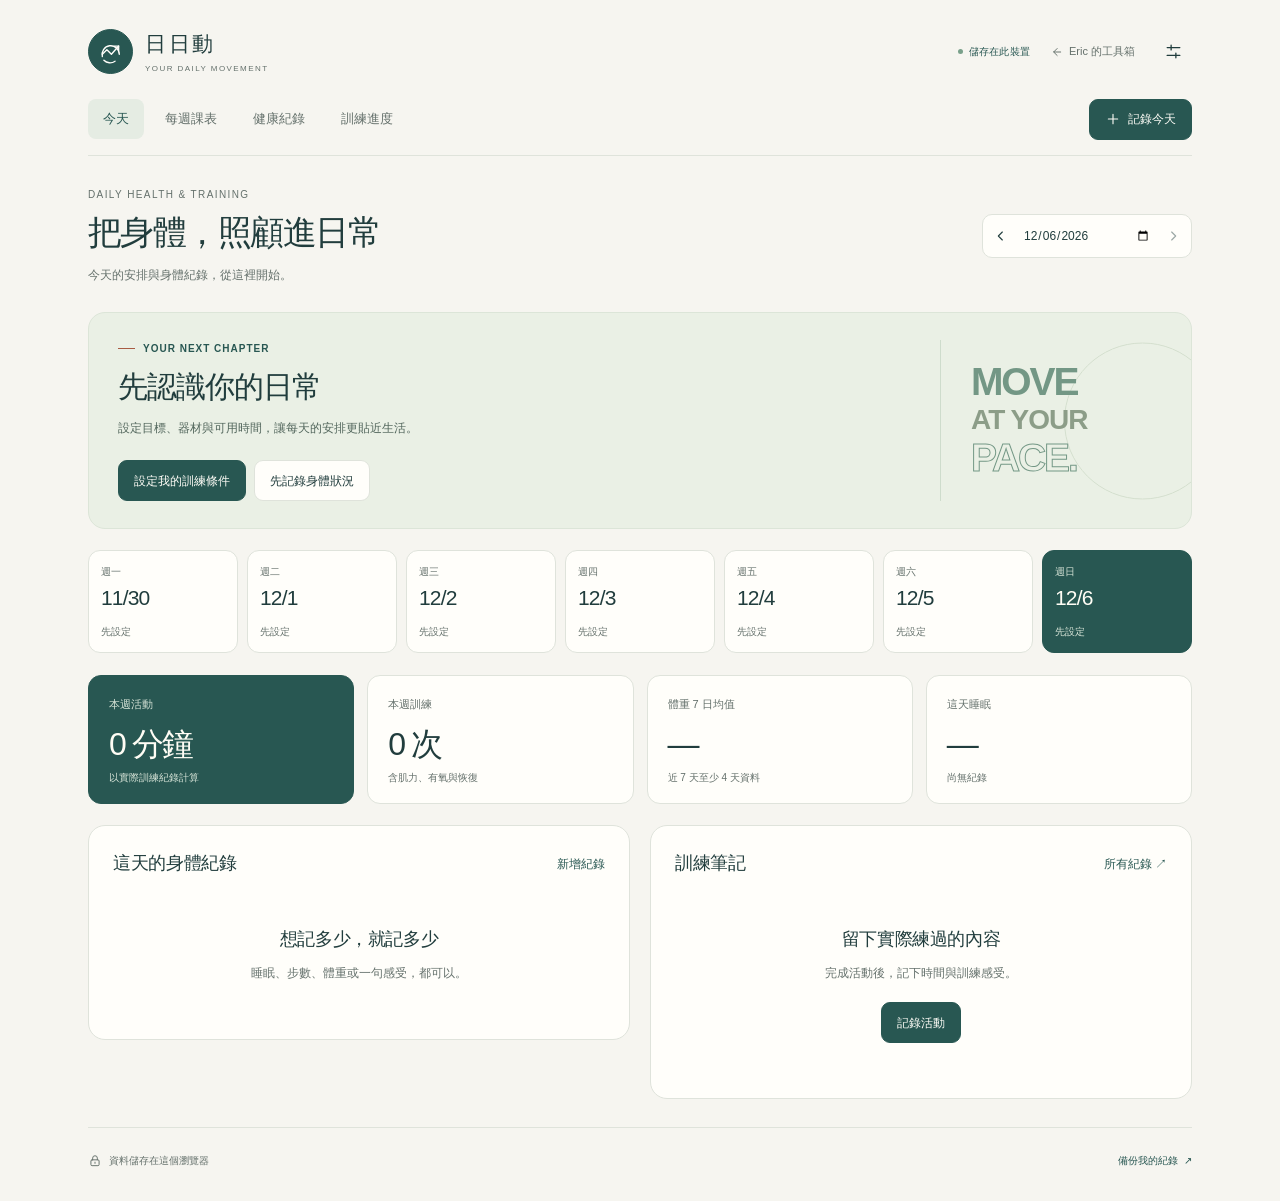
==== health-fitness/index.html @ fbb49a48 "工具箱加入日日動健康紀錄與每日健身規劃 新增健康日誌、起步課表、實際組次與訓練進度、JSON 備份還原。所有個人資料由使用者在瀏覽器記錄，公開頁面不預填個資。  Co-Authored-By: Cod" ====
<!doctype html>
<html lang="zh-Hant">
<head>
<meta charset="utf-8">
<meta name="viewport" content="width=device-width,initial-scale=1,viewport-fit=cover">
<meta name="robots" content="noindex,nofollow">
<meta name="referrer" content="no-referrer">
<meta name="theme-color" content="#f6f5f0">
<meta http-equiv="Content-Security-Policy" content="default-src 'none'; script-src 'sha256-WEDpGxPeqR98k2kcUrgfLMON0rnT4eQXREasLAK7X3w='; style-src 'unsafe-inline'; img-src data:; connect-src 'none'; base-uri 'none'; form-action 'none'">
<title>日日動 · 健康紀錄與每日健身規劃</title>
<style>
:root {
  --bg: #f6f5f0;
  --paper: #fffefa;
  --ink: #213d3d;
  --muted: #65716c;
  --line: #dfe3db;
  --green: #285752;
  --teal: #285752;
  --soft: #edf2eb;
  --terracotta: #a85c43;
  --warm: #f5e9df;
  --red: #9d4536;
  --radius: 17px;
  color-scheme: light;
  font-family: -apple-system, BlinkMacSystemFont, "PingFang TC", "Microsoft JhengHei", sans-serif;
  font-synthesis: none;
}

* { box-sizing: border-box; }
html { -webkit-text-size-adjust: 100%; scroll-padding-top: 20px; }
body { margin: 0; background: var(--bg); color: var(--ink); font-size: 14px; line-height: 1.7; }
button, input, select, textarea { font: inherit; color: inherit; }
button, a, input, select, textarea { -webkit-tap-highlight-color: transparent; }
button, a { touch-action: manipulation; }
button { cursor: pointer; }
button:disabled { cursor: not-allowed; opacity: .45; }
a { color: inherit; text-decoration: none; }
button:focus-visible, a:focus-visible, input:focus-visible, select:focus-visible, textarea:focus-visible, summary:focus-visible { outline: 3px solid #91b4a3; outline-offset: 3px; }
h1, h2, h3, p { margin: 0; }
h1 { font-size: clamp(27px, 3vw, 34px); font-weight: 600; letter-spacing: -.045em; line-height: 1.35; }
h2 { font-size: 18px; font-weight: 600; line-height: 1.5; letter-spacing: -.02em; }
h3 { font-size: 14px; font-weight: 600; line-height: 1.6; }
small { font-size: 11px; }
svg { fill: none; stroke: currentColor; stroke-width: 1.65; stroke-linecap: round; stroke-linejoin: round; flex-shrink: 0; }
[hidden] { display: none !important; }
.sr-only, .skip-link:not(:focus) { position: absolute; width: 1px; height: 1px; padding: 0; margin: -1px; overflow: hidden; clip: rect(0, 0, 0, 0); white-space: nowrap; border: 0; }
.skip-link:focus { position: fixed; left: 12px; top: 12px; z-index: 200; border-radius: 8px; padding: 10px 14px; color: var(--ink); background: var(--paper); }
.app-shell { max-width: 1180px; margin: 0 auto; padding: 0 38px; }
.app-header { display: flex; align-items: center; justify-content: space-between; gap: 22px; padding: 29px 0 24px; }
.brand { display: inline-flex; align-items: center; gap: 12px; flex-shrink: 0; }
.brand-mark { width: 45px; height: 45px; display: grid; place-items: center; border: 1px solid var(--green); border-radius: 50%; background: var(--green); color: var(--paper); }
.brand-mark svg { stroke-width: 1.5; }
.brand-name { font-size: 21px; font-weight: 600; letter-spacing: .12em; line-height: 1.45; }
.brand small { display: block; margin-top: 4px; color: var(--muted); font-size: 8px; font-weight: 500; letter-spacing: .18em; line-height: 1.4; }
.header-tools { display: flex; align-items: center; gap: 19px; }
.local-badge { display: inline-flex; align-items: center; gap: 6px; color: var(--green); font-size: 10px; letter-spacing: .025em; white-space: nowrap; }
.local-badge::before { width: 5px; height: 5px; content: ""; border-radius: 50%; background: #79a08a; }
.back-link { display: inline-flex; align-items: center; gap: 6px; color: var(--muted); font-size: 11px; white-space: nowrap; }
.back-link:hover { color: var(--green); }
.icon-button { display: inline-grid; place-items: center; min-width: 38px; min-height: 38px; padding: 6px; border: 0; border-radius: 9px; background: transparent; font-size: 22px; line-height: 1; }
.icon-button:hover { background: #e9eee5; }
.icon-button:active { transform: translateY(1px); }
.navigation { display: flex; align-items: center; justify-content: space-between; gap: 16px; border-bottom: 1px solid var(--line); padding-bottom: 15px; }
.navigation nav { display: flex; align-items: center; gap: 6px; min-width: 0; }
.nav-button { display: inline-flex; align-items: center; justify-content: center; gap: 7px; min-height: 40px; padding: 8px 15px; border: 0; border-radius: 8px; background: transparent; color: var(--muted); font-size: 13px; white-space: nowrap; }
.nav-button:hover { color: var(--green); background: #edf0e8; }
.nav-button[aria-current="page"], .nav-button.active { color: var(--green); background: #e5ece3; font-weight: 600; }
.nav-button svg { width: 16px; height: 16px; }
.button { display: inline-flex; align-items: center; justify-content: center; gap: 7px; max-width: 100%; min-height: 41px; padding: 9px 15px; border: 1px solid var(--line); border-radius: 9px; background: var(--paper); font-size: 12px; font-weight: 550; line-height: 1.5; text-align: center; }
.button:hover { background: #f0f3eb; border-color: #c8d4c8; }
.button:active { transform: translateY(1px); }
.button.primary { border-color: var(--green); background: var(--green); color: #fffef8; }
.button.primary:hover { background: #1d4542; border-color: #1d4542; }
.button.small { min-height: 33px; padding: 6px 11px; font-size: 11px; }
.button.danger { border-color: #e4c6ba; color: var(--red); background: #fff7f1; }
.quick-add { flex-shrink: 0; white-space: nowrap; }
.text-button { display: inline-flex; align-items: center; gap: 6px; border: 0; padding: 4px 0; background: transparent; color: var(--green); font-size: 12px; text-align: left; line-height: 1.5; }
.text-button:hover { text-decoration: underline; text-underline-offset: 3px; }
.text-button.danger { color: var(--red); }
.page-heading { display: flex; align-items: center; justify-content: space-between; gap: 22px; padding: 31px 0 26px; }
.page-heading-copy { min-width: 0; }
.eyebrow { margin-bottom: 7px; color: var(--muted); font-size: 10px; font-weight: 500; letter-spacing: .14em; line-height: 1.6; }
.muted { color: var(--muted); font-size: 12px; line-height: 1.8; }
.page-heading .muted { margin-top: 9px; }
.date-control { display: flex; align-items: center; gap: 0; flex-shrink: 0; padding: 3px; border: 1px solid var(--line); border-radius: 10px; background: var(--paper); }
.date-control label { display: block; min-width: 0; }
.date-control input { width: 142px; min-height: 36px; padding: 5px 7px; border: 0; background: transparent; color: var(--ink); font-size: 12px; font-variant-numeric: tabular-nums; }
.date-control .icon-button { min-width: 30px; min-height: 36px; }
main { min-width: 0; }
main:focus { outline: none; }
.stats { display: grid; grid-template-columns: repeat(4, minmax(0, 1fr)); gap: 13px; margin-bottom: 21px; }
.stat { min-width: 0; padding: 19px 20px 17px; border: 1px solid var(--line); border-radius: 13px; background: var(--paper); }
.stat .label { display: flex; align-items: center; gap: 7px; color: var(--muted); font-size: 11px; }
.stat .label svg { width: 15px; height: 15px; }
.stat .value { display: block; margin: 9px 0 4px; font-size: clamp(24px, 2.9vw, 32px); font-weight: 500; font-variant-numeric: tabular-nums; letter-spacing: -.055em; line-height: 1.35; overflow-wrap: anywhere; }
.stat .value small { margin-left: 5px; color: var(--muted); font-size: 11px; font-weight: 400; letter-spacing: 0; }
.stat .caption { color: var(--muted); font-size: 10px; line-height: 1.6; }
.stat.accent { background: var(--green); border-color: var(--green); color: #fffdf5; }
.stat.accent .label, .stat.accent .caption, .stat.accent .value small { color: #d6e3d7; }
.hero { position: relative; display: flex; align-items: center; justify-content: space-between; gap: 26px; min-width: 0; margin-bottom: 21px; padding: 27px 29px; border: 1px solid #dce5d8; border-radius: var(--radius); background: #eaf0e5; overflow: hidden; }
.hero-copy { position: relative; min-width: 0; max-width: 650px; }
.hero-label { display: flex; align-items: center; gap: 8px; color: var(--green); font-size: 10px; font-weight: 550; letter-spacing: .1em; }
.hero-label::before { content: ""; width: 17px; height: 1px; background: var(--terracotta); }
.hero-title { margin: 9px 0 9px; font-size: clamp(23px, 2.7vw, 30px); font-weight: 550; letter-spacing: -.035em; line-height: 1.4; }
.hero-copy > p:not(.hero-label) { color: #52665c; font-size: 12px; line-height: 1.85; }
.hero-meta { display: flex; flex-wrap: wrap; gap: 7px 18px; margin-top: 15px; color: #52665c; font-size: 11px; }
.hero-meta span { display: inline-flex; align-items: center; gap: 6px; }
.hero-meta svg { width: 14px; height: 14px; }
.hero-actions { display: flex; align-items: center; flex-wrap: wrap; gap: 8px; position: relative; flex-shrink: 0; }
.hero-copy .hero-actions { margin-top: 21px; }
.hero-art { position: relative; display: flex; flex-direction: column; justify-content: center; gap: 1px; flex: 0 0 222px; align-self: stretch; min-height: 150px; padding: 7px 0 7px 30px; border-left: 1px solid #cedccc; color: #739785; font-size: 39px; font-weight: 650; letter-spacing: -.055em; line-height: 1.1; user-select: none; }
.hero-art::before { content: ""; position: absolute; width: 155px; height: 155px; border: 1px solid #d4dfce; border-radius: 50%; top: 50%; right: -59px; transform: translateY(-50%); pointer-events: none; }
.hero-art span { position: relative; }
.hero-art span:nth-child(2) { color: #8c9d88; font-size: 28px; letter-spacing: -.035em; }
.hero-art span:last-child { color: transparent; -webkit-text-stroke: 1px #739785; }
.plan-note { margin: -7px 1px 21px; padding-left: 12px; border-left: 2px solid #cbb7a2; }
.panel { min-width: 0; padding: 24px; border: 1px solid var(--line); border-radius: var(--radius); background: var(--paper); }
.panel + .panel { margin-top: 20px; }
.grid-main, .grid-equal { display: grid; gap: 20px; align-items: start; margin-bottom: 20px; }
.grid-main { grid-template-columns: minmax(0, 1.55fr) minmax(280px, 1fr); }
.grid-equal { grid-template-columns: repeat(2, minmax(0, 1fr)); }
.grid-main > .panel + .panel, .grid-equal > .panel + .panel, .settings-grid > .panel + .panel { margin-top: 0; }
.section-head { display: flex; align-items: center; justify-content: space-between; gap: 13px; margin-bottom: 18px; }
.section-head > div { min-width: 0; }
.section-head .muted { margin-top: 5px; }
.section-head .button, .section-head .text-button { flex-shrink: 0; }
.section-head .eyebrow { margin-bottom: 4px; }
.note { color: var(--muted); font-size: 11px; line-height: 1.85; margin-top: 16px; overflow-wrap: anywhere; }
.note a, .muted a, .form-hint a { color: var(--green); text-decoration: underline; text-underline-offset: 3px; }
.week-strip { display: grid; grid-template-columns: repeat(7, minmax(0, 1fr)); gap: 9px; margin-bottom: 22px; }
.day-card { display: flex; flex-direction: column; align-items: flex-start; min-width: 0; min-height: 103px; padding: 13px 12px; border: 1px solid var(--line); border-radius: 12px; color: var(--ink); background: var(--paper); text-align: left; line-height: 1.5; }
button.day-card:hover { border-color: #94b2a4; background: #f1f5ed; }
.day-card.selected, .day-card[aria-pressed="true"] { border-color: var(--green); background: var(--green); color: #fffdf5; }
.day-card > span:first-child { color: var(--muted); font-size: 10px; }
.day-card .day-date { white-space: nowrap; display: block; margin: 3px 0 8px; font-size: 21px; font-weight: 500; font-variant-numeric: tabular-nums; letter-spacing: -.04em; }
.day-card .day-kind { display: block; margin-top: auto; color: var(--muted); font-size: 10px; overflow-wrap: anywhere; }
.day-card { position: relative; }
.day-dot { position: absolute; top: 11px; right: 10px; display: block; width: 5px; height: 5px; border-radius: 50%; background: var(--terracotta); }
.day-card.selected .day-dot, .day-card[aria-pressed="true"] .day-dot { background: #e1bc96; }
.day-card.selected > span:first-child, .day-card.selected .day-kind, .day-card[aria-pressed="true"] > span:first-child, .day-card[aria-pressed="true"] .day-kind { color: #d7e4d7; }
.panel + .week-strip { margin-top: 21px; }
.exercise-list { display: flex; flex-direction: column; }
.exercise { display: grid; grid-template-columns: 30px minmax(0, 1fr) auto; gap: 4px 12px; padding: 17px 0; border-top: 1px solid var(--line); }
.exercise:first-child { padding-top: 3px; border-top: 0; }
.exercise:last-child { padding-bottom: 1px; }
.exercise-number { display: grid; place-items: center; width: 28px; height: 28px; margin-top: 1px; border-radius: 8px; background: var(--soft); color: var(--green); font-size: 10px; font-variant-numeric: tabular-nums; }
.exercise-name { font-size: 13px; font-weight: 550; line-height: 1.7; overflow-wrap: anywhere; }
.exercise-dose { color: var(--green); font-size: 11px; font-weight: 500; font-variant-numeric: tabular-nums; line-height: 1.8; }
.exercise > .exercise-dose { text-align: right; white-space: nowrap; padding-top: 1px; }
.exercise-detail { grid-column: 2 / -1; margin-top: 3px; color: var(--muted); font-size: 11px; line-height: 1.8; overflow-wrap: anywhere; }
.exercise-name + .exercise-dose, .exercise-name + .exercise-detail { margin-top: 3px; }
.exercise > div:not(.exercise-number) { min-width: 0; }
.exercise > .text-button { align-self: start; justify-self: end; margin-top: 1px; font-size: 10px; white-space: nowrap; }
.routine-note { display: grid; grid-template-columns: 30px minmax(0, 1fr); align-items: baseline; gap: 11px; padding: 12px 14px; border-radius: 9px; background: #f1f4ec; color: var(--muted); font-size: 11px; line-height: 1.9; }
.routine-note strong { color: var(--green); font-size: 11px; font-weight: 550; }
.routine-note p { min-width: 0; overflow-wrap: anywhere; }
.routine-note + .exercise-list { margin-top: 19px; }
.exercise-list + .routine-note { margin-top: 20px; }
.tips { display: grid; grid-template-columns: repeat(auto-fit, minmax(min(100%, 250px), 1fr)); gap: 14px; margin-bottom: 20px; }
.tip { min-width: 0; padding: 20px; border: 1px solid #e6ded2; border-radius: 13px; background: #f3eee4; }
.tip h3 { margin-bottom: 8px; }
.tip p { color: #6e7066; font-size: 11px; line-height: 1.85; }
.tip .tip-number { display: block; margin-bottom: 10px; color: var(--terracotta); font-size: 10px; letter-spacing: .1em; font-variant-numeric: tabular-nums; }
.tip.warning { background: #f9eee4; border-color: #e7d6c4; }
.tips > .tip { margin: 0; }
.empty { padding: 31px 24px; text-align: center; }
.empty h2, .empty h3 { font-weight: 550; }
.empty p { max-width: 400px; margin: 9px auto 18px; color: var(--muted); font-size: 12px; line-height: 1.85; }
.empty p:last-child { margin-bottom: 0; }
.empty-symbol { display: grid; place-items: center; width: 46px; height: 46px; margin: 0 auto 14px; border: 1px solid #dae3d6; border-radius: 50%; background: var(--soft); color: var(--green); }
.empty-symbol svg { width: 21px; height: 21px; }
.onboarding { display: flex; align-items: center; justify-content: space-between; gap: 22px; padding: 25px 27px; margin-bottom: 21px; border: 1px solid #e5d9c9; border-radius: var(--radius); background: #f1eadd; }
.onboarding > div { min-width: 0; }
.onboarding p { max-width: 620px; margin-top: 7px; color: #6e7066; font-size: 12px; line-height: 1.85; }
.onboarding .step, .onboarding .eyebrow { margin: 0 0 7px; color: var(--terracotta); font-size: 10px; letter-spacing: .1em; }
.onboarding .button { flex-shrink: 0; }
.record-row { display: grid; grid-template-columns: minmax(85px, .75fr) minmax(0, 2.4fr) auto; align-items: center; gap: 12px; padding: 15px 0; border-top: 1px solid var(--line); }
.record-row:first-child { padding-top: 3px; border-top: 0; }
.record-row:last-child { padding-bottom: 2px; }
.record-date { font-size: 12px; font-weight: 550; font-variant-numeric: tabular-nums; }
.record-date small { display: block; margin-top: 3px; color: var(--muted); font-size: 10px; font-weight: 400; }
.record-values { display: flex; flex-wrap: wrap; gap: 4px 15px; min-width: 0; font-size: 11px; font-variant-numeric: tabular-nums; }
.record-row > div { min-width: 0; overflow-wrap: anywhere; }
.record-values > p, .record-values > small, .record-values > details { flex-basis: 100%; min-width: 0; }
.record-row > .text-button { justify-self: end; white-space: nowrap; font-size: 11px; }
.record-values span { display: inline-flex; align-items: baseline; gap: 5px; }
.record-values small { color: var(--muted); font-size: 10px; }
.record-values strong { font-weight: 550; }
.record-row .note { grid-column: 1 / -1; margin-top: 0; }
.record-row .icon-button { min-width: 32px; min-height: 32px; }
.badge { display: inline-flex; align-items: center; gap: 5px; padding: 3px 8px; border-radius: 5px; background: var(--soft); color: var(--green); font-size: 10px; font-weight: 500; line-height: 1.5; }
.badge.warm { color: #914f39; background: var(--warm); }
.progress-row { display: flex; align-items: center; justify-content: space-between; gap: 16px; padding: 13px 0; border-top: 1px solid var(--line); font-size: 12px; }
.progress-row:first-child { border-top: 0; padding-top: 0; }
.progress-row:last-child { padding-bottom: 0; }
.progress-row strong { font-size: 17px; font-weight: 500; font-variant-numeric: tabular-nums; white-space: nowrap; }
.metric-chart { position: relative; width: 100%; min-width: 0; margin-top: 17px; }
.metric-chart svg { display: block; width: 100%; height: auto; max-height: 255px; overflow: visible; }
svg.metric-chart { display: block; width: 100%; height: 180px; overflow: visible; }
.metric-chart text { font-family: inherit; stroke: none; }
.metric-select { display: flex; align-items: center; gap: 8px; max-width: 100%; }
.metric-select label { color: var(--muted); font-size: 11px; }
.metric-select select { width: auto; max-width: 185px; min-height: 35px; padding-top: 6px; padding-bottom: 6px; font-size: 12px; }
select.metric-select { display: block; width: auto; max-width: 185px; min-height: 35px; padding-top: 6px; padding-bottom: 6px; font-size: 12px; }
.chart-empty { display: flex; flex-direction: column; align-items: center; justify-content: center; gap: 7px; min-height: 155px; margin-top: 15px; padding: 20px; border: 1px dashed #d9e0d2; border-radius: 10px; background: #f8f9f3; color: var(--muted); font-size: 11px; text-align: center; }
.chart-empty strong { color: var(--ink); font-size: 13px; font-weight: 500; }
.chart-labels { display: flex; align-items: center; justify-content: space-between; gap: 8px; margin-top: 10px; color: var(--muted); font-size: 10px; font-variant-numeric: tabular-nums; }
.activity-bars { display: grid; grid-template-columns: repeat(6, minmax(0, 1fr)); gap: 21px; padding: 7px 9px 0; }
.activity-column { display: grid; grid-template-rows: auto 140px auto; gap: 9px; min-width: 0; text-align: center; font-variant-numeric: tabular-nums; }
.activity-column > span { color: var(--ink); font-size: 11px; }
.activity-column > small { color: var(--muted); font-size: 10px; }
.activity-track { display: flex; align-items: flex-end; justify-content: center; width: 100%; min-height: 0; border-bottom: 1px solid var(--line); }
.activity-track i { display: block; width: 54%; max-width: 40px; border-radius: 6px 6px 0 0; background: #81a18b; }
.activity-column:last-child .activity-track i { background: var(--green); }
.pagination { justify-content: center; margin-top: 18px; color: var(--muted); font-size: 11px; }
.data-table { max-width: 100%; margin-top: 18px; color: var(--muted); font-size: 11px; overflow-x: auto; }
.data-table summary { cursor: pointer; padding: 3px 0; }
.data-table table, table.data-table { width: 100%; border-collapse: collapse; text-align: right; font-size: 11px; }
.data-table table { margin-top: 10px; }
.data-table th, .data-table td { padding: 8px 7px; border-bottom: 1px solid var(--line); font-variant-numeric: tabular-nums; white-space: nowrap; }
.data-table th { color: var(--ink); font-weight: 500; }
.data-table th:first-child, .data-table td:first-child { text-align: left; }
.settings-grid { display: grid; grid-template-columns: repeat(2, minmax(0, 1fr)); gap: 20px; align-items: start; }
.settings-grid p { margin-top: 9px; color: var(--muted); font-size: 12px; line-height: 1.85; }
.settings-grid .button-row { margin-top: 18px; }
.facts { display: grid; gap: 0; margin: 16px 0 0; }
.facts > div { display: flex; align-items: baseline; justify-content: space-between; gap: 15px; padding: 10px 0; border-bottom: 1px solid var(--line); font-size: 12px; }
.facts > div:last-child { border-bottom: 0; padding-bottom: 0; }
.facts dt { color: var(--muted); }
.facts dd { margin: 0; text-align: right; overflow-wrap: anywhere; }
.facts strong { font-weight: 500; }
.button-row { display: flex; align-items: center; flex-wrap: wrap; gap: 9px; }
.danger-zone { margin-top: 21px; padding-top: 17px; border-top: 1px solid var(--line); }
.danger-zone h3 { color: var(--red); }
.danger-zone p { font-size: 11px; }
.alert { margin: 8px 0 16px; padding: 13px 16px; border: 1px solid #e1c4b8; border-radius: 10px; background: #fff2e9; color: #884635; font-size: 12px; line-height: 1.85; overflow-wrap: anywhere; }
.alert a { text-decoration: underline; }
.app-footer { display: flex; align-items: center; justify-content: space-between; gap: 16px; margin-top: 28px; padding: 21px 0 29px; border-top: 1px solid var(--line); color: var(--muted); font-size: 10px; }
.footer-note { display: inline-flex; align-items: center; gap: 7px; }
.app-footer .text-button { font-size: 10px; }
dialog { width: min(610px, calc(100% - 32px)); max-width: none; max-height: calc(100dvh - 40px); padding: 27px; border: 1px solid var(--line); border-radius: 19px; background: var(--paper); color: var(--ink); overflow-y: auto; overscroll-behavior: contain; box-shadow: 0 24px 90px #193d3729; }
dialog::backdrop { background: #203d3959; backdrop-filter: blur(3px); }
.dialog-heading { display: flex; align-items: center; justify-content: space-between; gap: 15px; margin-bottom: 22px; }
.dialog-heading h2 { font-size: 23px; font-weight: 550; letter-spacing: -.03em; }
.dialog-heading .eyebrow { margin-bottom: 4px; font-size: 9px; }
.dialog-heading .icon-button { flex-shrink: 0; }
#dialog-form, #dialog-body { min-width: 0; }
.form-grid { display: grid; grid-template-columns: repeat(2, minmax(0, 1fr)); gap: 16px; }
.field { display: block; min-width: 0; }
.field > span, .field-label { display: block; margin-bottom: 6px; color: var(--muted); font-size: 11px; }
.field > label { display: block; margin-bottom: 6px; color: var(--muted); font-size: 11px; }
.field small { display: block; margin-top: 6px; color: var(--muted); font-size: 10px; line-height: 1.7; }
.field.wide, .wide { grid-column: 1 / -1; }
input, select, textarea { display: block; width: 100%; min-width: 0; min-height: 42px; padding: 9px 11px; border: 1px solid #d7ddd2; border-radius: 8px; background: #fffefa; font-size: 13px; line-height: 1.5; }
input::placeholder, textarea::placeholder { color: #919a90; opacity: 1; }
input[type="number"], input[type="date"] { font-variant-numeric: tabular-nums; }
textarea { min-height: 85px; resize: vertical; }
select { padding-right: 28px; }
fieldset { min-width: 0; margin: 0; padding: 0; border: 0; }
legend { padding: 0; margin-bottom: 8px; font-size: 12px; }
.checkbox-line { display: flex; align-items: flex-start; gap: 9px; color: var(--ink); font-size: 12px; line-height: 1.7; }
.checkbox-line input { flex: 0 0 17px; width: 17px; height: 17px; min-height: 0; margin: 3px 0 0; padding: 0; accent-color: var(--green); }
.checkbox-line span { margin: 0; color: inherit; font-size: inherit; }
.chip-group { display: flex; flex-wrap: wrap; gap: 7px; }
.chip { display: inline-flex; align-items: center; justify-content: center; gap: 6px; min-height: 36px; padding: 6px 10px; border: 1px solid var(--line); border-radius: 8px; background: var(--paper); font-size: 11px; cursor: pointer; }
.chip input { width: 14px; height: 14px; min-height: 0; margin: 0; padding: 0; accent-color: var(--green); }
.chip:has(input:checked) { border-color: #9bb7a4; background: #e9f0e5; color: var(--green); }
.chip:has(input:focus-visible) { outline: 3px solid #91b4a3; outline-offset: 3px; }
.form-hint { margin: 0 0 17px; padding: 12px 14px; border-radius: 9px; background: #f0f3eb; color: #617061; font-size: 11px; line-height: 1.85; }
.form-hint strong { color: var(--ink); font-weight: 550; }
.warning { color: #85523e; border-color: #e4d2bf; background: #f7eee4; }
.form-hint.warning { color: #85523e; background: #f7eee4; }
.form-grid > .form-hint { margin-bottom: 0; }
.session-exercise { min-width: 0; margin-top: 17px; padding: 15px; border: 1px solid var(--line); border-radius: 11px; background: #f8f9f4; }
.session-exercise h3 { margin-bottom: 12px; font-size: 12px; }
.set-row { display: grid; grid-template-columns: 28px repeat(3, minmax(0, 1fr)); align-items: end; gap: 9px; min-width: 0; margin-top: 9px; }
.set-row > :first-child:not(label) { align-self: center; margin-top: 18px; font-size: 10px; color: var(--muted); text-align: center; font-variant-numeric: tabular-nums; }
.set-row label { min-width: 0; }
.set-row input { padding: 8px; font-size: 12px; }
.mini-label { display: block; margin-bottom: 4px; color: var(--muted); font-size: 10px; font-weight: 400; line-height: 1.5; }
.form-error { margin-top: 17px; padding: 11px 13px; border-radius: 8px; background: #fff0e8; color: var(--red); font-size: 12px; line-height: 1.8; }
.dialog-actions { display: flex; justify-content: flex-end; gap: 9px; margin-top: 23px; padding-top: 18px; border-top: 1px solid var(--line); }
.subheading { margin: 21px 0 11px; font-size: 12px; font-weight: 550; }
.restore-summary { display: grid; gap: 8px; margin: 17px 0; font-size: 12px; }
#toast { position: fixed; z-index: 150; bottom: max(24px, env(safe-area-inset-bottom)); left: 50%; width: max-content; max-width: calc(100% - 32px); transform: translateX(-50%); padding: 12px 18px; border: 1px solid #3d6760; border-radius: 11px; background: #254e47; color: #fffdf6; box-shadow: 0 8px 30px #1e3c3820; font-size: 12px; text-align: center; line-height: 1.7; }
#rest-timer { position: fixed; z-index: 110; right: max(24px, calc((100vw - 1104px) / 2)); bottom: max(24px, env(safe-area-inset-bottom)); display: flex; align-items: center; justify-content: space-between; gap: 28px; min-width: 226px; max-width: calc(100% - 36px); padding: 12px 13px 12px 18px; border: 1px solid #486d62; border-radius: 13px; background: #254e47; color: #fffdf6; box-shadow: 0 8px 28px #1e3c3828; }
#rest-remaining { font-size: 17px; font-weight: 500; font-variant-numeric: tabular-nums; letter-spacing: .015em; white-space: nowrap; }
#rest-timer .text-button { min-height: 34px; padding: 6px 10px; border-radius: 7px; background: #3d6258; color: #f2f5eb; font-size: 11px; white-space: nowrap; }
#rest-timer .text-button:hover { background: #4a7164; text-decoration: none; }
body:has(#rest-timer:not([hidden])) .app-shell { padding-bottom: 81px; }
body:has(#rest-timer:not([hidden])) #toast { bottom: max(100px, calc(env(safe-area-inset-bottom) + 80px)); }
.noscript-note { max-width: 600px; margin: 24px auto; padding: 18px; color: var(--red); font-size: 13px; text-align: center; }

@media (max-width: 1000px) {
  .app-shell { padding: 0 26px; }
  .header-tools { gap: 12px; }
  .stats { gap: 10px; }
  .stat { padding: 17px; }
  .grid-main { grid-template-columns: minmax(0, 1.3fr) minmax(260px, 1fr); gap: 16px; }
  .grid-equal, .settings-grid { gap: 16px; }
  .panel { padding: 21px; }
  .hero { gap: 19px; padding: 24px; }
  .hero-actions { flex-direction: column; align-items: stretch; }
  .hero-copy .hero-actions { flex-direction: row; align-items: center; }
  .hero-art { flex-basis: 196px; padding-left: 24px; font-size: 36px; }
  .week-strip { gap: 7px; }
  .day-card { padding: 12px 10px; }
  .nav-button { padding: 8px 12px; }
}

@media (max-width: 760px) {
  .local-badge { display: none; }
  .grid-main, .grid-equal, .settings-grid { grid-template-columns: minmax(0, 1fr); }
  .grid-main > .panel, .grid-equal > .panel { height: auto; }
  .hero { align-items: flex-start; }
  .hero-copy { max-width: 100%; }
  .hero-actions { flex-shrink: 1; }
  .hero-art { flex-basis: 162px; padding-left: 19px; font-size: 32px; }
  .hero-art span:nth-child(2) { font-size: 23px; }
  .onboarding { align-items: flex-start; }
  .record-row { grid-template-columns: 86px minmax(0, 1fr) auto; }
}

@media (max-width: 560px) {
  .app-shell { padding: 0 18px; }
  .app-header { gap: 15px; padding: 22px 0 21px; }
  .brand { gap: 10px; }
  .brand-mark { width: 39px; height: 39px; }
  .brand-mark svg { width: 25px; height: 25px; }
  .brand-name { font-size: 19px; letter-spacing: .09em; }
  .brand small { margin-top: 3px; font-size: 7px; letter-spacing: .13em; }
  .header-tools { gap: 5px; }
  .back-link { gap: 3px; font-size: 10px; }
  .back-link svg { width: 11px; height: 11px; }
  .header-tools .icon-button { min-width: 30px; min-height: 35px; }
  .navigation { gap: 6px; padding-bottom: 13px; }
  .navigation nav { flex: 1 1 auto; justify-content: space-between; gap: 1px; }
  .nav-button { gap: 0; min-height: 38px; padding: 8px 9px; font-size: 11px; }
  .nav-button svg { display: none; }
  .quick-add { min-height: 36px; gap: 4px; padding: 7px 9px; font-size: 11px; }
  .quick-add svg { width: 13px; height: 13px; }
  .page-heading { flex-wrap: wrap; align-items: flex-start; gap: 16px; padding: 25px 0 21px; }
  .page-heading-copy { width: 100%; }
  h1 { font-size: 28px; }
  .eyebrow { font-size: 9px; }
  .page-heading .muted { margin-top: 7px; font-size: 11px; }
  .date-control { margin-left: auto; }
  .date-control input { width: 137px; font-size: 12px; }
  .stats { grid-template-columns: repeat(2, minmax(0, 1fr)); gap: 10px; margin-bottom: 17px; }
  .stat { padding: 16px 17px; border-radius: 12px; }
  .stat .label { font-size: 10px; }
  .stat .value { margin: 8px 0 5px; font-size: 29px; }
  .stat .caption { font-size: 10px; }
  .grid-main, .grid-equal { gap: 16px; margin-bottom: 16px; }
  .panel { padding: 20px; border-radius: 14px; }
  .panel + .panel { margin-top: 16px; }
  h2 { font-size: 17px; }
  .section-head { gap: 10px; margin-bottom: 17px; }
  .section-head .muted { font-size: 11px; }
  .hero { flex-direction: column; gap: 19px; padding: 23px 21px; margin-bottom: 17px; border-radius: 14px; }
  .hero-title { margin: 9px 0; font-size: 26px; }
  .hero-copy > p:not(.hero-label) { font-size: 11px; }
  .hero-meta { gap: 5px 13px; margin-top: 13px; font-size: 10px; }
  .hero-actions { flex-direction: row; align-items: center; width: 100%; }
  .hero-actions .button { min-height: 40px; }
  .hero-copy .hero-actions { margin-top: 18px; }
  .hero-art { display: none; }
  .plan-note { margin: -5px 1px 18px; font-size: 10px; }
  .onboarding { flex-direction: column; gap: 16px; padding: 22px 21px; margin-bottom: 17px; border-radius: 14px; }
  .onboarding p { font-size: 11px; }
  .onboarding .button { min-height: 40px; }
  .week-strip { gap: 5px; margin-bottom: 17px; }
  .day-card { align-items: center; min-height: 92px; padding: 10px 3px; border-radius: 9px; text-align: center; }
  .day-card > span:first-child { font-size: 9px; }
  .day-card .day-date { font-size: 14px; margin: 4px 0 6px; }
  .day-card .day-kind { font-size: 9px; line-height: 1.6; }
  .day-dot { top: 6px; right: 4px; width: 4px; height: 4px; }
  .panel + .week-strip { margin-top: 17px; }
  .exercise { grid-template-columns: 27px minmax(0, 1fr); gap: 4px 10px; padding: 15px 0; }
  .exercise-number { width: 26px; height: 27px; }
  .exercise-name { font-size: 12px; }
  .exercise > .exercise-dose { grid-column: 2; text-align: left; white-space: normal; padding-top: 0; }
  .exercise-detail { font-size: 10px; }
  .exercise-dose { font-size: 11px; }
  .exercise > .text-button { grid-column: 2; grid-row: 2; justify-self: start; margin-top: 3px; padding: 4px 0; font-size: 10px; }
  .routine-note { grid-template-columns: 27px minmax(0, 1fr); gap: 9px; padding: 11px 12px; font-size: 10px; }
  .routine-note strong { font-size: 10px; }
  .record-row { grid-template-columns: minmax(0, 1fr) auto; gap: 7px 10px; padding: 15px 0; }
  .record-date { grid-column: 1; }
  .record-date small { display: inline; margin-left: 6px; }
  .record-values { grid-column: 1; grid-row: 2; gap: 3px 12px; font-size: 11px; }
  .record-row > .button, .record-row > .icon-button, .record-row > .button-row, .record-row > .text-button { grid-column: 2; grid-row: 1 / 3; }
  .record-row > .text-button { align-self: center; }
  .record-row .button-row { flex-direction: column; gap: 4px; }
  .tips { grid-template-columns: minmax(0, 1fr); gap: 12px; margin-bottom: 16px; }
  .tip { padding: 18px 20px; }
  .empty { padding: 27px 20px; }
  .empty p { font-size: 11px; }
  .settings-grid { gap: 16px; }
  .settings-grid p { font-size: 11px; }
  .facts > div { font-size: 11px; }
  .app-footer { align-items: flex-start; flex-direction: column; gap: 9px; margin-top: 23px; padding: 20px 0 max(25px, env(safe-area-inset-bottom)); }
  dialog { width: calc(100% - 24px); max-height: calc(100dvh - 24px); padding: 22px 19px; border-radius: 16px; }
  .dialog-heading { margin-bottom: 20px; }
  .dialog-heading h2 { font-size: 22px; }
  .form-grid { gap: 14px 12px; }
  input, select, textarea { font-size: 16px; padding: 9px 10px; }
  .field > span, .field-label, .field > label { font-size: 11px; }
  .field small { font-size: 10px; }
  .session-exercise { padding: 12px; }
  .set-row { grid-template-columns: 23px repeat(3, minmax(0, 1fr)); gap: 6px; }
  .set-row input { font-size: 16px; padding: 8px 6px; }
  .set-row .mini-label { font-size: 9px; }
  .metric-select select, select.metric-select { font-size: 16px; max-width: 160px; }
  .chip-group { gap: 6px; }
  .chip { padding: 6px 9px; min-height: 37px; font-size: 11px; }
  .form-hint { padding: 11px 12px; font-size: 11px; }
  .dialog-actions { margin-top: 21px; padding-top: 16px; }
  .dialog-actions .button { min-height: 42px; padding: 10px 17px; }
  .data-table th, .data-table td { padding: 7px 5px; font-size: 10px; }
  .activity-bars { gap: 12px; padding: 5px 0 0; }
  .activity-column { grid-template-rows: auto 120px auto; gap: 8px; }
  .activity-column > span { font-size: 10px; }
  .activity-column > small { font-size: 9px; }
  .activity-track i { width: 62%; max-width: 28px; border-radius: 5px 5px 0 0; }
  #rest-timer { right: 18px; bottom: max(18px, env(safe-area-inset-bottom)); min-width: 216px; padding-left: 16px; }
}

@media (max-width: 370px) {
  .app-shell { padding: 0 14px; }
  .brand small { letter-spacing: .06em; font-size: 6.5px; }
  .back-link { font-size: 9px; }
  .nav-button { padding: 8px 7px; font-size: 10px; }
  .quick-add { font-size: 10px; padding: 7px 8px; }
  .quick-add svg { display: none; }
  .form-grid { grid-template-columns: minmax(0, 1fr); }
  .field.wide, .wide { grid-column: 1; }
  .panel { padding: 18px; }
  .stat { padding: 15px; }
  .section-head { flex-wrap: wrap; }
}

@media (prefers-reduced-motion: reduce) {
  *, *::before, *::after { scroll-behavior: auto !important; transition: none !important; animation: none !important; }
}

</style>
</head>
<body>
<a href="#main" class="skip-link">跳到主要內容</a>
<div class="app-shell">
  <header class="app-header">
    <a class="brand" href="#today" data-view="today" aria-label="日日動首頁">
      <span class="brand-mark" aria-hidden="true"><svg viewBox="0 0 32 32" width="29" height="29"><path d="M7 21.5a9.5 9.5 0 1 1 18.7-2.4M8.7 25.7a9.5 9.5 0 0 0 12.3 1"/><path d="m7 19 5-5 5 5 8-9"/><path d="M20.5 10H25v4.5"/></svg></span>
      <span class="brand-name">日日動<small>YOUR DAILY MOVEMENT</small></span>
    </a>
    <div class="header-tools">
      <span class="local-badge" id="storage-status">本機紀錄</span>
      <a class="back-link" href="https://ericlau1107.github.io/#health-fitness" target="_top"><svg viewBox="0 0 24 24" width="14" height="14" aria-hidden="true"><path d="m14 6-6 6 6 6M8 12h12"/></svg><span>Eric 的工具箱</span></a>
      <button class="icon-button" type="button" data-view="settings" aria-label="個人設定與資料" title="個人設定與資料"><svg viewBox="0 0 24 24" width="19" height="19" aria-hidden="true"><path d="M4 7h16M4 17h16M9 4v6m6 4v6"/></svg></button>
    </div>
  </header>
  <div id="global-error" role="alert" class="alert" hidden></div>
  <div class="navigation">
    <nav aria-label="健康與健身導覽" id="nav"></nav>
    <button class="button primary quick-add" type="button" data-action="checkin" id="quick-add" disabled><svg viewBox="0 0 24 24" width="16" height="16" aria-hidden="true"><path d="M12 5v14M5 12h14"/></svg><span>記錄今天</span></button>
  </div>
  <div class="page-heading">
    <div class="page-heading-copy">
      <p class="eyebrow" id="page-eyebrow">照顧自己，從今天開始</p>
      <h1 id="page-title">今日安排</h1>
      <p id="page-subtitle" class="muted">每天的活動與身體紀錄，放在一起。</p>
    </div>
    <div class="date-control" id="date-control">
      <button class="icon-button" type="button" data-action="prev-day" aria-label="前一天"><svg viewBox="0 0 24 24" width="16" height="16" aria-hidden="true"><path d="m14 6-6 6 6 6"/></svg></button>
      <label><span class="sr-only">選擇日期</span><input type="date" id="date" min="1900-01-01" max="2100-12-31" required></label>
      <button class="icon-button" type="button" data-action="next-day" aria-label="後一天"><svg viewBox="0 0 24 24" width="16" height="16" aria-hidden="true"><path d="m10 6 6 6-6 6"/></svg></button>
    </div>
  </div>
  <main id="main" tabindex="-1"></main>
  <footer class="app-footer">
    <span class="footer-note"><svg viewBox="0 0 24 24" width="14" height="14" aria-hidden="true"><rect x="5" y="10" width="14" height="10" rx="2"/><path d="M8 10V7a4 4 0 0 1 8 0v3m-4 4v2"/></svg>資料儲存在這個瀏覽器</span>
    <button class="text-button" type="button" data-action="backup">備份我的紀錄 <span aria-hidden="true">↗</span></button>
  </footer>
</div>
<div id="toast" role="status" aria-live="polite" hidden></div>
<dialog id="dialog" aria-labelledby="dialog-title">
  <div class="dialog-heading">
    <div><p class="eyebrow">日日動 / DAILY CARE</p><h2 id="dialog-title"></h2></div>
    <button class="icon-button" type="button" data-action="close-dialog" aria-label="關閉視窗"><svg viewBox="0 0 24 24" width="20" height="20" aria-hidden="true"><path d="m6 6 12 12M18 6 6 18"/></svg></button>
  </div>
  <form id="dialog-form">
    <div id="dialog-body"></div>
    <p id="dialog-error" class="form-error" role="alert" hidden></p>
    <div id="dialog-actions" class="dialog-actions">
      <button type="button" class="button" data-action="close-dialog">取消</button>
      <button type="submit" class="button primary" id="save-button">儲存紀錄</button>
    </div>
  </form>
</dialog>
<input type="file" accept="application/json,.json" id="restore-file" hidden>
<noscript><p class="noscript-note">請開啟 JavaScript，才能使用儲存在瀏覽器的健康紀錄與每日課表。</p></noscript>
<script>
(function (root, factory) {
  'use strict';
  const api = factory();
  if (typeof module === 'object' && module.exports) module.exports = api;
  root.HealthCore = api;
})(typeof globalThis !== 'undefined' ? globalThis : this, function () {
  'use strict';

  const SCHEMA = 'eric-health/1';
  const MAX_BYTES = 20 * 1024 * 1024;
  const FIRST_DATE = '1900-01-01';
  const GOALS = ['habit', 'strength', 'fitness', 'fatloss'];
  const EXPERIENCE = ['new', 'regular'];
  const EQUIPMENT = ['bodyweight', 'dumbbell', 'gym'];
  const MINUTES = [20, 30, 45, 60];
  const LIMITATIONS = ['none', 'yes', 'unsure'];
  const SESSION_KINDS = ['strength', 'cardio', 'recovery', 'other'];

  function fail(label, message) {
    throw new Error(label + '：' + message);
  }

  function today() {
    const parts = new Intl.DateTimeFormat('en-US', {
      timeZone: 'Asia/Taipei', year: 'numeric', month: '2-digit', day: '2-digit'
    }).formatToParts(new Date());
    const part = function (type) { return parts.find(function (item) { return item.type === type; }).value; };
    return part('year') + '-' + part('month') + '-' + part('day');
  }

  function validDate(value) {
    if (typeof value !== 'string' || !/^\d{4}-\d{2}-\d{2}$/.test(value) || value < FIRST_DATE) return false;
    const date = new Date(value + 'T00:00:00.000Z');
    return Number.isFinite(date.getTime()) && date.toISOString().slice(0, 10) === value;
  }

  function requireDate(value, label, latest) {
    if (!validDate(value)) fail(label, '請使用 1900 年起有效的 YYYY-MM-DD 日期。');
    if (latest && value > latest) fail(label, '不能晚於今天。');
    return value;
  }

  function shiftDate(value, days) {
    requireDate(value, '日期');
    if (!Number.isSafeInteger(days) || Math.abs(days) > 3652059) fail('日期位移', '請使用合理範圍內的整數天數。');
    const date = new Date(value + 'T00:00:00.000Z');
    date.setUTCDate(date.getUTCDate() + days);
    if (!Number.isFinite(date.getTime())) fail('日期位移', '超出可用日期範圍。');
    const result = date.toISOString().slice(0, 10);
    if (!validDate(result)) fail('日期位移', '超出 1900–9999 年日期範圍。');
    return result;
  }

  function weekDates(value) {
    requireDate(value, '週曆日期');
    const weekday = new Date(value + 'T00:00:00.000Z').getUTCDay() || 7;
    const monday = shiftDate(value, 1 - weekday);
    return Array.from({ length: 7 }, function (_, index) { return shiftDate(monday, index); });
  }

  function emptyState() {
    return { schema: SCHEMA, revision: 0, profile: null, checkins: [], sessions: [], settings: { lastBackupAt: '' } };
  }

  function object(value, label) {
    if (!value || typeof value !== 'object' || Array.isArray(value)) fail(label, '必須是資料物件。');
    const prototype = Object.getPrototypeOf(value);
    if (prototype !== Object.prototype && prototype !== null) fail(label, '只接受一般 JSON 物件。');
    return value;
  }

  function list(value, label, limit) {
    if (!Array.isArray(value)) fail(label, '必須是陣列。');
    if (value.length > limit) fail(label, '資料筆數超出可接受範圍。');
    return value;
  }

  function text(value, label, limit, required) {
    if (typeof value !== 'string') fail(label, '必須是文字。');
    if (value.length > limit) fail(label, '最多 ' + limit + ' 個字元。');
    if (required && !value.trim()) fail(label, '請填寫內容。');
    return value;
  }

  function choice(value, allowed, label) {
    if (!allowed.includes(value)) fail(label, '選項無法辨識，請重新選擇。');
    return value;
  }

  function number(value, label, min, max, integer, nullable) {
    if (nullable && value === null) return null;
    if (typeof value !== 'number' || !Number.isFinite(value)) fail(label, '必須是有限數值；未填數值請留空。');
    if (integer && !Number.isSafeInteger(value)) fail(label, '請使用整數。');
    if (value < min || value > max) fail(label, '請確認輸入，接受範圍為 ' + min + '–' + max + '。');
    return value;
  }

  function id(value, label) {
    if (typeof value !== 'string' || !/^[A-Za-z0-9][A-Za-z0-9._:-]{0,99}$/.test(value)) fail(label, '紀錄識別碼格式不正確。');
    return value;
  }

  // Object callers receive the same JSON-only contract as imported files. Read data
  // descriptors directly so accessors/toJSON are never invoked while checking input.
  function safeSnapshot(input) {
    let nodes = 0;
    let chars = 0;
    const active = new WeakSet();
    function walk(value, depth) {
      nodes += 1;
      if (nodes > 1000000 || depth > 12) fail('資料', '資料結構過大或過深。');
      if (value === null || typeof value === 'boolean') return value;
      if (typeof value === 'string') {
        chars += value.length;
        if (chars > MAX_BYTES) fail('資料', '備份大小上限為 20 MiB。');
        return value;
      }
      if (typeof value === 'number' && Number.isFinite(value)) return value;
      if (!value || typeof value !== 'object') fail('資料', '只接受有效的 JSON 值。');
      if (active.has(value)) fail('資料', '不可包含循環參照。');
      if (!Array.isArray(value)) object(value, '資料');
      active.add(value);
      const descriptors = Object.getOwnPropertyDescriptors(value);
      if (Object.getOwnPropertySymbols(value).length) fail('資料', '不可包含 Symbol 欄位。');
      let result;
      if (Array.isArray(value)) {
        if (value.length > 100000) fail('資料', '單一陣列筆數過多。');
        result = [];
        for (let index = 0; index < value.length; index += 1) {
          const descriptor = descriptors[String(index)];
          if (!descriptor || !Object.prototype.hasOwnProperty.call(descriptor, 'value')) fail('資料', '陣列不可包含空洞或取值函式。');
          result.push(walk(descriptor.value, depth + 1));
        }
        if (Object.keys(descriptors).some(function (key) { return key !== 'length' && !/^(0|[1-9]\d*)$/.test(key); })) fail('資料', '陣列不可包含額外欄位。');
      } else {
        result = Object.create(null);
        for (const key of Object.keys(descriptors)) {
          const descriptor = descriptors[key];
          if (!Object.prototype.hasOwnProperty.call(descriptor, 'value') || !descriptor.enumerable) fail('資料', '只接受一般可列舉的 JSON 欄位。');
          chars += key.length;
          if (chars > MAX_BYTES) fail('資料', '備份大小上限為 20 MiB。');
          result[key] = walk(descriptor.value, depth + 1);
        }
      }
      active.delete(value);
      return result;
    }
    return walk(input, 0);
  }

  function readInput(input) {
    let raw;
    let serialized;
    if (typeof input === 'string') {
      serialized = input;
      if (serialized.length > MAX_BYTES || new TextEncoder().encode(serialized).byteLength > MAX_BYTES) fail('備份', '檔案大小上限為 20 MiB。');
      try { raw = JSON.parse(serialized); } catch (_) { fail('備份', 'JSON 格式不正確，原有資料不會被更動。'); }
      return safeSnapshot(raw);
    }
    raw = safeSnapshot(input);
    serialized = JSON.stringify(raw);
    if (serialized.length > MAX_BYTES || new TextEncoder().encode(serialized).byteLength > MAX_BYTES) fail('資料', '備份大小上限為 20 MiB。');
    return raw;
  }

  function cleanProfile(input, latest) {
    if (input === null) return null;
    const value = object(input, '訓練設定');
    const days = list(value.days, '可用星期', 7).map(function (day) { return number(day, '可用星期', 1, 7, true, false); });
    if (!days.length) fail('可用星期', '請至少選擇一天。');
    if (new Set(days).size !== days.length) fail('可用星期', '不可重複。');
    return {
      age: number(value.age, '年齡', 1, 120, true, false),
      goal: choice(value.goal, GOALS, '訓練目標'),
      experience: choice(value.experience, EXPERIENCE, '訓練經驗'),
      equipment: choice(value.equipment, EQUIPMENT, '可用器材'),
      days: days.sort(function (a, b) { return a - b; }),
      minutes: choice(value.minutes, MINUTES, '可用時間'),
      limitations: choice(value.limitations, LIMITATIONS, '運動限制'),
      notes: text(value.notes, '設定備註', 2000, false),
      startDate: requireDate(value.startDate, '設定起始日', latest)
    };
  }

  function cleanCheckin(input, index, latest) {
    const label = '健康紀錄第 ' + (index + 1) + ' 筆';
    const value = object(input, label);
    if (value.pain !== null && typeof value.pain !== 'boolean') fail(label + '不適自述', '必須是是、否或 null（未填）。');
    // These broad bounds prevent entry mistakes only. They are not clinical
    // reference ranges and never cause a diagnosis or exercise clearance.
    const result = {
      id: id(value.id, label),
      date: requireDate(value.date, label + '日期', latest),
      weight: number(value.weight, label + '體重', 1, 700, false, true),
      waist: number(value.waist, label + '腰圍', 1, 300, false, true),
      sleep: number(value.sleep, label + '睡眠', 0, 24, false, true),
      steps: number(value.steps, label + '步數', 0, 200000, true, true),
      restingHR: number(value.restingHR, label + '靜息心率', 1, 300, true, true),
      systolic: number(value.systolic, label + '收縮壓', 1, 400, true, true),
      diastolic: number(value.diastolic, label + '舒張壓', 1, 300, true, true),
      energy: number(value.energy, label + '精神感受', 1, 5, true, true),
      soreness: number(value.soreness, label + '痠痛感受', 1, 5, true, true),
      pain: value.pain,
      note: text(value.note, label + '備註', 4000, false)
    };
    if ((result.systolic === null) !== (result.diastolic === null)) fail(label + '血壓', '收縮壓與舒張壓請一起填寫，或一起留空。');
    if (result.systolic !== null && result.systolic <= result.diastolic) fail(label + '血壓', '請確認上下壓，收縮壓應大於舒張壓。');
    return result;
  }

  function cleanSession(input, index, latest) {
    const label = '訓練紀錄第 ' + (index + 1) + ' 筆';
    const value = object(input, label);
    const exercises = list(value.exercises, label + '動作', 30).map(function (inputExercise, exerciseIndex) {
      const exerciseLabel = label + '動作 ' + (exerciseIndex + 1);
      const exercise = object(inputExercise, exerciseLabel);
      return {
        exerciseId: id(exercise.exerciseId, exerciseLabel),
        name: text(exercise.name, exerciseLabel + '名稱', 120, true),
        sets: list(exercise.sets, exerciseLabel + '組數', 30).map(function (inputSet, setIndex) {
          const setLabel = exerciseLabel + '第 ' + (setIndex + 1) + ' 組';
          const set = object(inputSet, setLabel);
          return {
            reps: number(set.reps, setLabel + '次數', 0, 1000, true, true),
            weight: number(set.weight, setLabel + '重量', 0, 1000, false, true),
            seconds: number(set.seconds, setLabel + '秒數', 0, 86400, false, true)
          };
        })
      };
    });
    if (new Set(exercises.map(function (exercise) { return exercise.exerciseId; })).size !== exercises.length) fail(label, '同筆訓練的動作識別碼不可重複。');
    return {
      id: id(value.id, label),
      date: requireDate(value.date, label + '日期', latest),
      kind: choice(value.kind, SESSION_KINDS, label + '類型'),
      title: text(value.title, label + '名稱', 160, true),
      minutes: number(value.minutes, label + '分鐘', 0, 1440, false, false),
      effort: number(value.effort, label + '費力度', 1, 10, true, true),
      note: text(value.note, label + '備註', 4000, false),
      exercises: exercises
    };
  }

  function validateState(input) {
    const value = object(readInput(input), '資料');
    if (value.schema !== SCHEMA) fail('備份版本', '不支援此資料格式。');
    const latest = today();
    const settings = object(value.settings, '偏好設定');
    const lastBackupAt = text(settings.lastBackupAt, '備份時間', 30, false);
    if (lastBackupAt) {
      const timestamp = new Date(lastBackupAt);
      if (!/^\d{4}-\d{2}-\d{2}T\d{2}:\d{2}:\d{2}\.\d{3}Z$/.test(lastBackupAt) || !Number.isFinite(timestamp.getTime()) || timestamp.toISOString() !== lastBackupAt || lastBackupAt.slice(0, 10) < FIRST_DATE || timestamp.getTime() > Date.now()) fail('備份時間', '請使用有效且不晚於現在的 ISO 時間。');
    }
    const checkins = list(value.checkins, '健康紀錄', 100000).map(function (item, index) { return cleanCheckin(item, index, latest); });
    const sessions = list(value.sessions, '訓練紀錄', 100000).map(function (item, index) { return cleanSession(item, index, latest); });
    const ids = new Set();
    checkins.concat(sessions).forEach(function (record) {
      if (ids.has(record.id)) fail('紀錄識別碼', '不可重複，請確認備份內容。');
      ids.add(record.id);
    });
    if (new Set(checkins.map(function (item) { return item.date; })).size !== checkins.length) fail('健康紀錄', '同一天只能保留一筆，可編輯當天的既有紀錄。');
    // Build every level explicitly. Unknown fields (including __proto__) are
    // discarded and never merged into application objects.
    return {
      schema: SCHEMA,
      revision: number(value.revision, '資料修訂版', 0, Number.MAX_SAFE_INTEGER, true, false),
      profile: cleanProfile(value.profile, latest),
      checkins: checkins.sort(function (a, b) { return a.date.localeCompare(b.date); }),
      sessions: sessions.sort(function (a, b) { return a.date.localeCompare(b.date); }),
      settings: { lastBackupAt: lastBackupAt }
    };
  }

  function blankDay(date, kind, title, subtitle, note) {
    return { date: date, kind: kind, title: title, subtitle: subtitle, minutes: 0, warmup: [], exercises: [], cooldown: [], note: note };
  }

  // Exhaustive search is tiny (at most 127 weekday subsets). Circular weekday
  // distance protects Sunday -> Monday, including the following week's plan.
  function strengthWeekdays(profile) {
    const target = profile.experience === 'regular' && ['strength', 'fatloss'].includes(profile.goal) ? 3 : 2;
    let best = [];
    let bestGap = -1;
    let bestVariance = Infinity;
    for (let mask = 1; mask < 128; mask += 1) {
      const candidate = [];
      for (let day = 1; day <= 7; day += 1) if (mask & (1 << (day - 1))) candidate.push(day);
      if (candidate.length > target || candidate.some(function (day) { return !profile.days.includes(day); })) continue;
      const gaps = candidate.map(function (day, index) { return (candidate[(index + 1) % candidate.length] - day + 7) % 7 || 7; });
      const gap = Math.min.apply(null, gaps);
      if (gap < 2) continue;
      const variance = gaps.reduce(function (sum, value) { return sum + Math.pow(value - 7 / candidate.length, 2); }, 0);
      if (candidate.length > best.length || (candidate.length === best.length && (gap > bestGap || (gap === bestGap && variance < bestVariance)))) {
        best = candidate;
        bestGap = gap;
        bestVariance = variance;
      }
    }
    return best;
  }

  const MOVEMENTS = {
    bodyweight: [
      ['chair-stand', '椅子起坐', '8–10 次', '使用穩固、不滑動的椅子並靠牆放置。臀部慢慢坐回，雙腳踩穩再起身；可用手輕扶大腿協助。'],
      ['wall-pushup', '牆面伏地挺身', '8–10 次', '雙手扶穩固牆面、身體維持直線，緩慢彎肘再推回。站近牆面可降低難度。'],
      ['hip-hinge', '徒手髖折疊', '8–10 次', '膝蓋微彎，臀部向後移、背部自然延伸，再站直。先用小幅度熟悉動作。'],
      ['glute-bridge', '臀橋', '8–10 次', '仰躺屈膝、雙腳踩穩，輕抬臀部後慢慢放下，不刻意拱腰；可減小抬起幅度。'],
      ['bird-dog', '鳥狗式', '每側 5–6 次', '四足跪姿，對側手腳緩慢伸出再收回，骨盆保持穩定；可先只伸一隻手或一隻腳。']
    ],
    dumbbell: [
      ['goblet-squat', '啞鈴杯式深蹲', '8–10 次', '用輕啞鈴貼近胸前，往後下方坐、雙腳踩穩起身；可改穩固椅子起坐，先不負重。'],
      ['dumbbell-floor-press', '啞鈴地板推舉', '8–10 次', '仰躺屈膝，用輕啞鈴緩慢向上推，下降至上臂輕觸地面；不熟悉時改牆面伏地挺身。'],
      ['dumbbell-row', '雙手啞鈴划船', '8–10 次', '輕啞鈴垂於身側，膝微彎、髖向後折，背部自然延伸；肘往後帶，不甩動身體。可先減重。'],
      ['dumbbell-rdl', '啞鈴羅馬尼亞硬舉', '8–10 次', '輕啞鈴靠近腿部，膝微彎、臀部向後移，背部維持自然姿勢再站回；先以徒手髖折疊熟悉路徑。'],
      ['bird-dog', '鳥狗式', '每側 5–6 次', '四足跪姿，對側手腳緩慢伸出再收回；可先只伸一隻手或一隻腳，保持骨盆穩定。']
    ],
    gym: [
      ['machine-leg-press', '坐姿腿推機', '8–10 次', '先請現場教練協助調整座椅與安全裝置。從輕重量開始，背臀貼靠墊，推回時不鎖死膝蓋。'],
      ['machine-chest-press', '坐姿胸推機', '8–10 次', '調整握把約在胸部高度，背部貼靠墊、緩慢推回；若不熟悉機台，請現場教練示範。'],
      ['machine-seated-row', '坐姿划船機', '8–10 次', '先調整座椅，以輕重量將肘部帶向後方，胸口自然打開、不後仰甩動；可縮小幅度。'],
      ['machine-leg-curl', '坐姿腿彎舉機', '8–10 次', '先請現場教練確認轉軸與膝部對齊。輕重量慢慢彎膝再放回，不彈震。'],
      ['bird-dog', '鳥狗式', '每側 5–6 次', '在止滑墊上四足跪姿，對側手腳緩慢伸出再收回；可先單手或單腳練習。']
    ]
  };

  function strengthPlan(profile, date) {
    const count = profile.minutes === 20 ? 3 : profile.minutes === 30 ? 4 : 5;
    const sets = profile.minutes === 20 ? 1 : profile.minutes >= 45 && profile.experience === 'regular' ? 3 : 2;
    // Budget: 5 min warm-up + 3 min cool-down, up to 60 s per set,
    // 60 s between sets, and 60 s setup/transition per exercise.
    const estimate = 8 + count * (sets + Math.max(0, sets - 1) + 1);
    const plannedMinutes = Math.min(profile.minutes, Math.ceil(estimate / 5) * 5);
    const goalText = { habit: '先熟悉動作，建立規律', strength: '用穩定動作品質累積肌力', fitness: '基礎肌力與日常體能', fatloss: '肌力與有氧並行的起步安排' }[profile.goal];
    return {
      date: date,
      kind: 'strength',
      title: '基礎全身肌力',
      subtitle: goalText + ' · 保留餘力',
      minutes: plannedMinutes,
      warmup: ['暖身 5 分鐘：先慢走或原地踏步 3 分鐘，再用小幅度活動肩、髖與膝 2 分鐘。'],
      exercises: MOVEMENTS[profile.equipment].slice(0, count).map(function (movement) {
        return { id: movement[0], name: movement[1], sets: sets, reps: movement[2], rest: 60, detail: movement[3] + ' 若有疼痛，停止本動作。' };
      }),
      cooldown: ['收操 3 分鐘：放慢走動、自然呼吸；可做感覺舒適的輕柔伸展，不勉強拉到疼痛。'],
      note: '這是規則式起步模板。主觀費力度約 RPE 5–6／10，每組結束仍保留餘力，不追求力竭或最大重量。預留上限 ' + profile.minutes + ' 分鐘，這份安排約 ' + plannedMinutes + ' 分鐘；需要較長休息時可少做一組或提早結束，不必填滿時段。'
    };
  }

  function cardioPlan(profile, date) {
    const mainMinutes = Math.min(profile.minutes - 8, profile.experience === 'new' ? (profile.minutes === 30 ? 15 : 20) : 35);
    return {
      date: date,
      kind: 'cardio',
      title: '舒服走一段',
      subtitle: '從能自在交談的步調開始',
      minutes: mainMinutes + 8,
      warmup: ['暖身 5 分鐘：從慢走開始，逐漸找到舒服的步調。'],
      exercises: [{ id: 'comfortable-walk', name: '步行或室內原地踏步', sets: 1, reps: mainMinutes + ' 分鐘', rest: 0, detail: '以能說完整句子的速度進行，可分成較短時段，中間休息。若有疼痛或不適，停止活動。' }],
      cooldown: ['收操 3 分鐘：逐漸放慢步調，讓呼吸自然緩和。'],
      note: '這是起步安排，可依當下感受縮短或休息。一般成人活動指引是長期方向，第一週不需要直接達到全部建議量。'
    };
  }

  function dayPlan(state, date) {
    requireDate(date, '課表日期');
    let profile;
    try { profile = cleanProfile(state && state.profile, today()); } catch (_) { profile = null; }
    if (!profile) return blankDay(date, 'setup', '先認識你的訓練條件', '完成設定後，才會安排起步課表', '請填寫目標、年齡、經驗、器材、可用星期與時間，以及運動限制。');
    if (profile.age < 18 || profile.age > 64 || profile.limitations !== 'none') return blankDay(date, 'review', '先確認適合你的活動方式', '目前條件需要另外規劃', '這份通用模板限自述無運動限制的 18–64 歲成人。先釐清限制與需求，再與具資格的運動或醫事專業人員討論適合的安排。');
    if (date < profile.startDate) return blankDay(date, 'recovery', '課表尚未開始', '早於目前設定的起始日', '這份設定從 ' + profile.startDate + ' 起生效。過去的實際訓練紀錄仍可保留。');
    const checkins = state && Array.isArray(state.checkins) ? state.checkins : [];
    // A blank report is unknown, not a denial. Keep the latest explicit answer
    // through the requested day; a later calendar day alone never clears pain.
    const latestPainReport = checkins.reduce(function (latest, checkin) {
      if (checkin.date > date || typeof checkin.pain !== 'boolean') return latest;
      return !latest || checkin.date > latest.date ? checkin : latest;
    }, null);
    if (latestPainReport && latestPainReport.pain === true) return blankDay(date, 'review', '先暫停原訂訓練', '最近一次明確回報：' + latestPainReport.date, '你在 ' + latestPainReport.date + ' 回報疼痛或不適。在後續紀錄明確回報無疼痛／不適前，課表會維持暫停；未填與隔日不會解除暫停。可選擇休息，並視不適情況向醫事專業人員諮詢。這項安排依據自述，不以健康數值判定能否運動。');
    const weekday = new Date(date + 'T00:00:00.000Z').getUTCDay() || 7;
    const strengthDays = strengthWeekdays(profile);
    if (strengthDays.includes(weekday)) return strengthPlan(profile, date);
    const cardioDays = profile.days.filter(function (day) { return !strengthDays.includes(day); }).slice(0, profile.experience === 'new' ? 2 : 3);
    if (cardioDays.includes(weekday)) return cardioPlan(profile, date);
    return blankDay(date, 'recovery', '留一點恢復空間', '休息也是日常的一部分', '可以完全休息，或依意願輕鬆走動、做舒服的小幅度活動。今天沒有必須補上的訓練。');
  }

  function weekPlan(state, anchorDate) {
    return weekDates(anchorDate).map(function (date) { return dayPlan(state, date); });
  }

  function rounded(value) { return Math.round((value + Number.EPSILON) * 100) / 100; }

  // Summary is an as-of view: later records never leak into a past anchor date.
  // Weight trend windows each need at least four distinct measurement dates.
  function summary(state, anchorDate) {
    requireDate(anchorDate, '摘要日期');
    const cutoff = anchorDate > today() ? today() : anchorDate;
    const week = weekDates(anchorDate);
    const sessions = state && Array.isArray(state.sessions) ? state.sessions : [];
    const checkins = state && Array.isArray(state.checkins) ? state.checkins : [];
    const thisWeek = sessions.filter(function (session) { return session.date >= week[0] && session.date <= week[6] && session.date <= cutoff; });
    const visible = checkins.filter(function (checkin) { return checkin.date <= cutoff; }).slice().sort(function (a, b) { return b.date.localeCompare(a.date); });
    // UTC arithmetic remains valid for small windows at the 1900 boundary.
    function windowStart(days) {
      const date = new Date(cutoff + 'T00:00:00.000Z');
      date.setUTCDate(date.getUTCDate() - days);
      const result = date.toISOString().slice(0, 10);
      return result < FIRST_DATE ? FIRST_DATE : result;
    }
    const byDate = new Map();
    visible.forEach(function (checkin) {
      if (typeof checkin.weight === 'number' && Number.isFinite(checkin.weight) && !byDate.has(checkin.date)) byDate.set(checkin.date, checkin.weight);
    });
    const points = Array.from(byDate, function (entry) { return { date: entry[0], value: entry[1] }; }).sort(function (a, b) { return a.date.localeCompare(b.date); });
    const recentStart = windowStart(6);
    const previousStart = windowStart(13);
    const recent = points.filter(function (point) { return point.date >= recentStart; });
    const previous = points.filter(function (point) { return point.date >= previousStart && point.date < recentStart; });
    function average(values) {
      return values.length >= 4 ? values.reduce(function (sum, item) { return sum + item.value; }, 0) / values.length : null;
    }
    const currentAverage = average(recent);
    const previousAverage = average(previous);
    return {
      weekMinutes: rounded(thisWeek.reduce(function (sum, session) { return sum + session.minutes; }, 0)),
      weekSessions: thisWeek.length,
      strengthDays: new Set(thisWeek.filter(function (session) { return session.kind === 'strength'; }).map(function (session) { return session.date; })).size,
      latest: visible.length ? Object.assign({}, visible[0]) : null,
      weightAverage: currentAverage === null ? null : rounded(currentAverage),
      weightPoints: points.filter(function (point) { return point.date >= windowStart(27); }),
      weightDelta: currentAverage !== null && previousAverage !== null ? rounded(currentAverage - previousAverage) : null
    };
  }

  return Object.freeze({ emptyState: emptyState, validateState: validateState, today: today, validDate: validDate, shiftDate: shiftDate, weekDates: weekDates, weekPlan: weekPlan, dayPlan: dayPlan, summary: summary });
});

;
(() => {
'use strict';
const H=globalThis.HealthCore,$=id=>document.getElementById(id);
const esc=v=>String(v??'').replace(/[&<>"']/g,c=>({'&':'&amp;','<':'&lt;','>':'&gt;','"':'&quot;',"'":'&#39;'}[c]));
const uid=()=>crypto.randomUUID(),num=v=>v===null||v===undefined?'—':Number(v).toLocaleString('zh-TW',{maximumFractionDigits:1});
const goals={habit:'建立運動習慣',fatloss:'減脂與肌力',strength:'增肌與力量',fitness:'提升體能'},kinds={strength:'肌力訓練',cardio:'有氧活動',recovery:'恢復與伸展',other:'其他活動',setup:'先設定',review:'調整安排'};
const weekdays=['一','二','三','四','五','六','日'];
const views=[{id:'today',label:'今天',title:'把身體，照顧進日常',subtitle:'今天的安排與身體紀錄，從這裡開始。'},{id:'plan',label:'每週課表',title:'練習，也留時間恢復',subtitle:'依可用時間與器材安排，一次看見這一週。'},{id:'records',label:'健康紀錄',title:'身體的變化，慢慢記下',subtitle:'留下量測與感受，空白就保持空白。'},{id:'progress',label:'訓練進度',title:'看見累積的每一次',subtitle:'實際練過的內容、時間與份量，都留在這裡。'}];
const metricMeta={weight:{name:'體重',unit:'kg',step:'any',min:1,max:700},waist:{name:'腰圍',unit:'cm',step:'any',min:1,max:300},sleep:{name:'睡眠',unit:'小時',step:'any',min:0,max:24},steps:{name:'步數',unit:'步',step:1,min:0,max:200000},restingHR:{name:'靜息心率',unit:'次／分',step:1,min:1,max:300},systolic:{name:'收縮壓',unit:'mmHg',step:1,min:1,max:400},diastolic:{name:'舒張壓',unit:'mmHg',step:1,min:1,max:300}};
let state,db,ready=false,busy=false,view='today',date=H.today(),today=date,metric='weight',recordsPage=1,sessionPage=1,submitHandler,channel,toastTimer,timerHandle,timerEnd=0,sessionDraft=[];
const dialog=$('dialog'),form=$('dialog-form');
function notify(message){$('toast').textContent=message;$('toast').hidden=false;clearTimeout(toastTimer);toastTimer=setTimeout(()=>$('toast').hidden=true,4000);}
function error(message){$('global-error').textContent=message;$('global-error').hidden=false;}
function formatDate(d){return `${d.slice(0,4)}.${d.slice(5,7)}.${d.slice(8)}`;}
function safeShift(d,n){const x=new Date(d+'T00:00:00Z');x.setUTCDate(x.getUTCDate()+n);const out=x.toISOString().slice(0,10);return out<'1900-01-01'?'1900-01-01':out;}
function dateLabel(d){return `${Number(d.slice(5,7))} / ${Number(d.slice(8))}`;}
function field(label,input,wide=false,hint=''){return `<label class="field${wide?' wide':''}"><span>${esc(label)}</span>${input}${hint?`<small>${esc(hint)}</small>`:''}</label>`;}
function option(value,label,selected){return `<option value="${esc(value)}"${value===selected?' selected':''}>${esc(label)}</option>`;}
function stat(label,value,caption='',accent=false){return `<section class="stat${accent?' accent':''}"><p class="label">${esc(label)}</p><strong class="value">${esc(value)}</strong><p class="caption">${esc(caption)}</p></section>`;}
function empty(title,text,action,label){return `<div class="empty"><h2>${esc(title)}</h2><p>${esc(text)}</p>${action?`<button class="button primary" data-action="${esc(action)}">${esc(label)}</button>`:''}</div>`;}
function showDialog(title,body,handler,label='儲存'){if(dialog.open)dialog.close();$('dialog-title').textContent=title;$('dialog-body').innerHTML=body;$('dialog-error').hidden=true;$('save-button').textContent=label;submitHandler=handler;dialog.showModal();}
function confirm(title,text,handler,label='確認'){showDialog(title,`<p class="form-hint">${esc(text)}</p>`,handler,label);}
function syncClock(){const next=H.today();if(next===today)return false;if(date===today)date=next;today=next;document.querySelectorAll('input[data-past-date]').forEach(input=>input.max=today);return true;}
async function openDB(){return new Promise((resolve,reject)=>{const r=indexedDB.open('eric-health-training',1);r.onupgradeneeded=()=>r.result.createObjectStore('health');r.onsuccess=()=>resolve(r.result);r.onerror=()=>reject(r.error);r.onblocked=()=>reject(new Error('請關閉其他舊版分頁，再重新整理。'));});}
async function read(){return new Promise((resolve,reject)=>{const q=db.transaction('health').objectStore('health').get('main');q.onsuccess=()=>resolve(q.result);q.onerror=()=>reject(q.error);});}
async function reload(){if(syncClock()&&ready)render();if(!ready||busy||dialog.open)return;const revision=state.revision;try{const saved=await read();if(busy||dialog.open||!ready||state.revision!==revision)return;if(saved&&saved.revision!==revision){state=H.validateState(saved);render();notify('已載入另一個分頁的更新');}}catch(e){error('無法讀取更新：'+e.message);}}
async function update(change){if(!ready||busy)throw new Error('資料尚未就緒，請稍後再試。');const expected=state.revision;if(expected>=Number.MAX_SAFE_INTEGER)throw new Error('儲存版本已達上限，請先備份。');const draft=structuredClone(state);change(draft);draft.revision=expected+1;const clean=H.validateState(draft);busy=true;$('storage-status').textContent='儲存中…';try{await new Promise((resolve,reject)=>{const tx=db.transaction('health','readwrite'),store=tx.objectStore('health'),q=store.get('main');let reason;q.onsuccess=()=>{if((q.result?.revision||0)!==expected){reason=new Error('另一個分頁已更新資料，請取消並重新開啟表單。');tx.abort();return;}store.put(clean,'main');};tx.oncomplete=resolve;tx.onerror=()=>reject(reason||tx.error||new Error('儲存失敗'));tx.onabort=()=>reject(reason||tx.error||new Error('儲存中止'));});state=clean;channel?.postMessage({revision:state.revision});$('global-error').hidden=true;render();return clean;}finally{busy=false;$('storage-status').textContent='儲存在此裝置';}}
function setView(id){view=views.some(v=>v.id===id)||id==='settings'?id:'today';if(view!=='plan'&&date>today)date=today;history.replaceState(null,'','#'+view);render();window.scrollTo({top:0,behavior:'instant'});}
function weekStrip(){return `<div class="week-strip">${H.weekPlan(state,date).map((d,i)=>`<button class="day-card${d.date===date?' selected':''}" data-action="select-day" data-date="${d.date}" aria-pressed="${d.date===date}"><span>週${weekdays[i]}</span><strong class="day-date">${Number(d.date.slice(5,7))}/${Number(d.date.slice(8))}</strong><span class="day-kind">${esc(kinds[d.kind])}</span>${state.sessions.some(s=>s.date===d.date)?'<span class="day-dot" aria-label="有訓練紀錄"></span>':''}</button>`).join('')}</div>`;}
function exercises(plan){if(!plan.exercises.length)return '';return `<div class="exercise-list">${plan.exercises.map((x,i)=>`<article class="exercise"><span class="exercise-number">${String(i+1).padStart(2,'0')}</span><div><h3 class="exercise-name">${esc(x.name)}</h3><p class="exercise-dose">${x.sets} 組 · ${esc(x.reps)}</p><p class="exercise-detail">${esc(x.detail)}</p></div>${x.rest>0?`<button class="text-button" data-action="rest-timer" data-seconds="${x.rest}">休息 ${x.rest} 秒</button>`:''}</article>`).join('')}</div>`;}
function planPanel(plan){if(plan.kind==='setup')return `<section class="hero"><div class="hero-copy"><p class="hero-label">YOUR NEXT CHAPTER</p><h2 class="hero-title">先認識你的日常</h2><p>設定目標、器材與可用時間，讓每天的安排更貼近生活。</p><div class="hero-actions"><button class="button primary" data-action="profile">設定我的訓練條件</button><button class="button" data-action="checkin">先記錄身體狀況</button></div></div><div class="hero-art" aria-hidden="true"><span>MOVE</span><span>AT YOUR</span><span>PACE.</span></div></section>`;const review=plan.kind==='review';return `<section class="hero${review?' review':''}"><div class="hero-copy"><p class="hero-label">${esc(date===today?'TODAY’S PLAN':formatDate(date))} · ${esc(kinds[plan.kind])}</p><h2 class="hero-title">${esc(plan.title)}</h2><p>${esc(plan.subtitle)}</p><div class="hero-meta">${plan.minutes?`<span>${plan.minutes} 分鐘</span>`:''}<span>${review?'依你的條件調整':'起步課表模板'}</span>${state.profile?`<span>${esc(goals[state.profile.goal])}</span>`:''}</div><div class="hero-actions">${review?'<button class="button primary" data-action="profile">查看訓練條件</button>':`<button class="button primary" data-action="log-planned" ${date>today?'disabled':''}>紀錄這次訓練</button>`}<button class="button" data-action="checkin">記錄今日狀況</button></div></div><div class="hero-art" aria-hidden="true"><span>${plan.kind==='recovery'?'REST':'MOVE'}</span><span>AT YOUR</span><span>PACE.</span></div></section>${plan.note?`<p class="note plan-note">${esc(plan.note)}</p>`:''}${!review?`<section class="panel"><div class="section-head"><h2>今天怎麼練</h2><span class="muted">依感受保留餘力</span></div>${plan.warmup.length?`<div class="routine-note"><strong>暖身</strong><p>${plan.warmup.map(esc).join(' · ')}</p></div>`:''}${exercises(plan)}${plan.cooldown.length?`<div class="routine-note"><strong>收操</strong><p>${plan.cooldown.map(esc).join(' · ')}</p></div>`:''}</section>`:''}`;}
function latestCards(){const s=H.summary(state,date),c=state.checkins.find(x=>x.date===date);return `<div class="stats">${stat('本週活動',num(s.weekMinutes)+' 分鐘','以實際訓練紀錄計算',true)}${stat('本週訓練',num(s.weekSessions)+' 次','含肌力、有氧與恢復')}${stat('體重 7 日均值',s.weightAverage===null?'—':num(s.weightAverage)+' kg','近 7 天至少 4 天資料')}${stat('這天睡眠',c?.sleep==null?'—':num(c.sleep)+' 小時',c?'依自行記錄':'尚無紀錄')}</div>`;}
function checkinValues(c){const out=[];for(const [key,m]of Object.entries(metricMeta)){if(c[key]!==null&&c[key]!==undefined)out.push(`${m.name} ${num(c[key])} ${m.unit}`);}if(c.energy!==null)out.push(`精神 ${c.energy}/5`);if(c.soreness!==null)out.push(`痠感 ${c.soreness}/5`);if(c.pain===true)out.push('有疼痛／不適');if(c.pain===false)out.push('目前無疼痛／不適（自述）');return out.join(' · ');}
function checkinRow(c){return `<article class="record-row"><span class="record-date">${esc(formatDate(c.date))}</span><div class="record-values"><p>${esc(checkinValues(c))||'僅備註'}</p>${c.note?`<small>${esc(c.note)}</small>`:''}</div><button class="text-button" data-action="edit-checkin" data-id="${esc(c.id)}">編輯</button></article>`;}
function todayView(){const p=H.dayPlan(state,date),c=state.checkins.find(x=>x.date===date);return `${planPanel(p)}${weekStrip()}${latestCards()}<div class="grid-equal"><section class="panel"><div class="section-head"><h2>這天的身體紀錄</h2><button class="text-button" data-action="checkin">${c?'更新紀錄':'新增紀錄'}</button></div>${c?checkinRow(c):empty('想記多少，就記多少','睡眠、步數、體重或一句感受，都可以。')}</section><section class="panel"><div class="section-head"><h2>訓練筆記</h2><button class="text-button" data-view="progress">所有紀錄 ↗</button></div>${state.sessions.filter(x=>x.date===date).length?state.sessions.filter(x=>x.date===date).map(sessionRow).join(''):empty('留下實際練過的內容','完成活動後，記下時間與訓練感受。','log-custom','記錄活動')}</section></div>`;}
function planView(){return `${weekStrip()}${planPanel(H.dayPlan(state,date))}<section class="panel"><div class="section-head"><h2>你的安排方式</h2><button class="text-button" data-action="profile">調整條件</button></div><div class="tips"><article class="tip"><h3>肌力日之間留恢復時間</h3><p>重新開始時先安排每週 2 次全身肌力，中間至少隔一天。只有 1 天就完成一次，有第 3 天可選輕鬆有氧；可用日期相鄰時保留恢復間隔。</p></article><article class="tip"><h3>先熟悉，再增加</h3><p>先選能穩定完成次數、仍保留約 3–4 次餘力的重量。連續兩次訓練都能輕鬆完成上限次數，再加器械最小一格；動作變形就退回原重量。</p></article><article class="tip"><h3>課表可以一起修訂</h3><p>將最近訓練的動作、實際組次與感受告訴我，我會據此協助調整下一週。</p></article></div><p class="note">網頁依設定產生起步模板；對話中的個人化規劃需另外提供你的條件與回饋。</p></section>`;}
function chart(key){const m=metricMeta[key],start=safeShift(date,-27),rows=state.checkins.filter(x=>x.date>=start&&x.date<=date&&x[key]!==null).sort((a,b)=>a.date.localeCompare(b.date));if(!rows.length)return empty('還沒有這項紀錄','圖表只呈現已記下的量測值，不會補上空白日期。');const vals=rows.map(x=>x[key]),lo=Math.min(...vals),hi=Math.max(...vals),pad=Math.max((hi-lo)*.16,key==='steps'?100:1),min=lo-pad,max=hi+pad,w=640,h=180;const points=rows.map(r=>({x:44+(Date.parse(r.date+'T00:00:00Z')-Date.parse(start+'T00:00:00Z'))/86400000/27*(w-64),y:15+(max-r[key])/(max-min)*(h-48),row:r}));return `<svg class="metric-chart" viewBox="0 0 ${w} ${h}" role="img" aria-label="${esc(m.name)}近28天原始紀錄，詳細數字見下方表格"><line x1="44" y1="150" x2="620" y2="150" stroke="#dcded8"/><text x="2" y="19" fill="currentColor" font-size="10">${num(max)}</text><text x="2" y="151" fill="currentColor" font-size="10">${num(min)}</text>${points.map(p=>`<circle cx="${p.x}" cy="${p.y}" r="4" fill="#315b63"><title>${p.row.date} · ${num(p.row[key])} ${m.unit}</title></circle>`).join('')}<text x="44" y="175" fill="currentColor" font-size="10">${dateLabel(start)}</text><text x="588" y="175" fill="currentColor" font-size="10">${dateLabel(date)}</text></svg><p class="note">每個點是一筆原始紀錄，空白日期不連線；${esc(m.unit)}。不依數值判定正常或異常。</p>`;}
function recordsView(){const rows=state.checkins.filter(x=>x.date<=date).sort((a,b)=>b.date.localeCompare(a.date));const pages=Math.max(1,Math.ceil(rows.length/20));recordsPage=Math.min(recordsPage,pages);return `<section class="panel"><div class="section-head"><div><h2>近 28 天的紀錄</h2><p class="muted">保留原始值與量測日期</p></div><select class="metric-select" id="metric" aria-label="選擇量測項目">${Object.entries(metricMeta).map(([key,m])=>option(key,m.name,metric)).join('')}</select></div>${chart(metric)}</section><section class="panel"><div class="section-head"><h2>健康日誌</h2><div class="button-row"><button class="text-button" data-action="export-checkins">匯出 CSV</button><button class="button small" data-action="checkin">＋ 記錄狀況</button></div></div>${rows.length?rows.slice((recordsPage-1)*20,recordsPage*20).map(checkinRow).join(''):empty('從一筆紀錄開始','量測或感受，都可以留在這裡。','checkin','新增健康紀錄')}</section>${pagination('records',recordsPage,pages)}`;}
function pagination(kind,page,total){return total>1?`<div class="button-row pagination"><button class="button small" data-action="${kind}-prev" ${page===1?'disabled':''}>上一頁</button><span>${page} / ${total}</span><button class="button small" data-action="${kind}-next" ${page===total?'disabled':''}>下一頁</button></div>`:'';}
function sessionRow(s){const count=s.exercises.reduce((n,x)=>n+x.sets.length,0);return `<article class="record-row"><span class="record-date">${esc(formatDate(s.date))}</span><div class="record-values"><strong>${esc(s.title)}</strong><p>${esc(kinds[s.kind])} · ${s.minutes} 分鐘${count?` · ${count} 組`:''}${s.effort?` · 費力度 ${s.effort}/10`:''}</p>${s.note?`<small>${esc(s.note)}</small>`:''}${s.exercises.length?`<details class="data-table"><summary>查看動作與組次</summary>${s.exercises.map(x=>`<p><strong>${esc(x.name)}</strong>：${x.sets.map(t=>`${t.reps!==null?t.reps+'次':''}${t.weight!==null?' / '+t.weight+'kg':''}${t.seconds!==null?' / '+t.seconds+'秒':''}`).map(esc).join('；')}</p>`).join('')}</details>`:''}</div><button class="text-button" data-action="edit-session" data-id="${esc(s.id)}">編輯</button></article>`;}
function progressView(){const s=H.summary(state,date),rows=state.sessions.filter(x=>x.date<=date).sort((a,b)=>b.date.localeCompare(a.date)),pages=Math.max(1,Math.ceil(rows.length/15));sessionPage=Math.min(sessionPage,pages);const starts=[...new Set(Array.from({length:6},(_,i)=>safeShift(H.weekDates(date)[0],(i-5)*7)))];const weeks=starts.map(d=>{const end=H.shiftDate(d,6),cutoff=end>date?date:end,sum=H.summary(state,cutoff);return{date:d,minutes:sum.weekMinutes,count:sum.weekSessions};}),max=Math.max(1,...weeks.map(w=>w.minutes));return `<div class="stats">${stat('本週活動時間',s.weekMinutes+' 分鐘','依實際紀錄',true)}${stat('本週訓練次數',s.weekSessions+' 次','各次活動分開計算')}${stat('本週肌力天數',s.strengthDays+' 天','同一天只計一次')}${stat('累積訓練',rows.length+' 次','截至選擇日期')}</div><section class="panel"><div class="section-head"><h2>六週活動時間</h2><button class="button small" data-action="log-custom">＋ 記錄活動</button></div><div class="activity-bars">${weeks.map(w=>`<div class="activity-column"><span>${w.minutes} 分</span><div class="activity-track"><i style="height:${w.minutes/max*100}%"></i></div><small>${dateLabel(w.date)}</small></div>`).join('')}</div><p class="note">標示每週一日期，本週僅計入截至選擇日期的紀錄；活動時間不代表運動強度。</p></section><section class="panel"><div class="section-head"><h2>每一次練習</h2><button class="text-button" data-action="export-sessions">匯出 CSV</button></div>${rows.length?rows.slice((sessionPage-1)*15,sessionPage*15).map(sessionRow).join(''):empty('還沒有訓練紀錄','完成活動後，再記下實際內容。','log-custom','記錄一次活動')}</section>${pagination('sessions',sessionPage,pages)}`;}
function settingsView(){const p=state.profile;return `<div class="settings-grid"><section class="panel"><div class="section-head"><h2>我的訓練條件</h2><button class="text-button" data-action="profile">${p?'編輯':'開始設定'}</button></div>${p?`<div class="facts"><div><span>目標</span><strong>${esc(goals[p.goal])}</strong></div><div><span>器材</span><strong>${esc({bodyweight:'徒手',dumbbell:'啞鈴',gym:'健身房'}[p.equipment])}</strong></div><div><span>可用日期</span><strong>${p.days.map(d=>'週'+weekdays[d-1]).join('、')}</strong></div><div><span>每次時間</span><strong>${p.minutes} 分鐘</strong></div></div>`:'<p class="muted">資料留空時，不會自動套用訓練課表。</p>'}<p class="note">你提供的目標與限制只保存在目前瀏覽器。更新條件會改變未來模板，已記錄的訓練不會被改寫。</p></section><section class="panel"><h2>把資料留在自己手上</h2><p class="muted">健康資料只存在這個瀏覽器；沒有穿戴裝置或醫療院所串接，也不會自動同步其他裝置。</p><div class="facts"><div><span>健康紀錄</span><strong>${state.checkins.length} 筆</strong></div><div><span>訓練紀錄</span><strong>${state.sessions.length} 筆</strong></div><div><span>最近備份</span><strong>${state.settings.lastBackupAt?esc(new Date(state.settings.lastBackupAt).toLocaleString('zh-TW')):'尚未備份'}</strong></div></div><div class="button-row"><button class="button primary" data-action="backup">下載完整備份</button><button class="button" data-action="restore">還原備份</button><button class="text-button" data-action="persist">申請持久保存</button></div><p class="note">JSON 可還原完整資料；CSV 供你查閱。下載檔案可能包含敏感健康資料，請自行保管。</p></section><section class="panel"><h2>課表如何安排</h2><p>此版本依你設定的時間、器材與經驗產生起步模板。我可以在對話中，依你提供的訓練回饋調整個人化課表。</p><p class="note">一般成人可逐步累積每週至少 150 分鐘中等強度活動及至少 2 天肌力。這是長期參考方向，不是第一週必須完成的份量；中等強度常可說話、難以唱歌。若有慢性病或運動限制，請先確認適合的活動種類與份量。</p><div class="button-row"><a class="text-button" href="https://www.cdc.gov/physical-activity-basics/adding-adults/what-counts.html" target="_blank" rel="noopener noreferrer">CDC 活動與強度指引 ↗</a><a class="text-button" href="https://www.cdc.gov/physical-activity-basics/adding-adults/index.html" target="_blank" rel="noopener noreferrer">CDC 開始活動的方式 ↗</a><a class="text-button" href="https://acsm.org/resistance-training-guidelines-update-2026/" target="_blank" rel="noopener noreferrer">ACSM 2026 肌力訓練指引 ↗</a></div></section><section class="panel"><h2>健康紀錄的用途</h2><p>這個系統只記錄和呈現數字，不做判讀。數值的意義、正不正常、要不要處理，請問醫師或藥師。我可以幫你把資料整理成看診時好講的樣子——哪一項、哪幾次、間隔多久。</p><div class="danger-zone"><button class="text-button" data-action="clear">清除此瀏覽器的健康資料</button></div></section></div>`;}
function render(){if(!ready)return;syncClock();const v=views.find(x=>x.id===view);$('nav').innerHTML=views.map(x=>`<button class="nav-button" data-view="${x.id}"${view===x.id?' aria-current="page"':''}>${x.label}</button>`).join('');$('page-title').textContent=v?.title||'你的資料與設定';$('page-subtitle').textContent=v?.subtitle||'照自己的節奏安排，也照顧資料的保存。';$('page-eyebrow').textContent='DAILY HEALTH & TRAINING';$('date-control').hidden=view==='settings';$('date').value=date;$('date').min='1900-01-01';$('date').max=view==='plan'?H.shiftDate(today,42):today;document.querySelector('[data-action="prev-day"]').disabled=date<='1900-01-01';document.querySelector('[data-action="next-day"]').disabled=date>=$('date').max;if($('quick-add')){$('quick-add').disabled=false;$('quick-add').querySelector('span').textContent=date>=today?'記錄今天':'記錄這天';}$('main').innerHTML=view==='today'?todayView():view==='plan'?planView():view==='records'?recordsView():view==='progress'?progressView():settingsView();}
function profileDialog(){const p=state.profile;showDialog('讓課表配合你的生活',`<p class="form-hint">這些資料用來選擇起步模板。有疼痛、慢性病或醫師限制時，先保留條件，課表再另行調整。</p><div class="form-grid">${field('年齡',`<input name="age" type="number" min="1" max="120" value="${p?.age||''}" required>`)}${field('訓練目標',`<select name="goal">${Object.entries(goals).map(([k,v])=>option(k,v,p?.goal||'habit')).join('')}</select>`)}${field('目前經驗',`<select name="experience">${option('new','剛開始／重新開始',p?.experience||'new')}${option('regular','已有規律訓練',p?.experience)}</select>`)}${field('可使用的器材',`<select name="equipment">${option('bodyweight','徒手＋穩固椅子',p?.equipment||'bodyweight')}${option('dumbbell','啞鈴',p?.equipment)}${option('gym','健身房器械',p?.equipment)}</select>`)}${field('每次可用時間',`<select name="minutes">${[20,30,45,60].map(n=>option(String(n),n+' 分鐘',String(p?.minutes||30))).join('')}</select>`)}${field('開始日期',`<input name="startDate" type="date" min="1900-01-01" max="${today}" data-past-date value="${p?.startDate||today}" required>`)}<fieldset class="field wide"><legend>每週可運動的日子</legend><div class="chip-group">${weekdays.map((d,i)=>`<label class="chip"><input type="checkbox" name="days" value="${i+1}" ${(p?.days||[1,3,5]).includes(i+1)?'checked':''}><span>週${d}</span></label>`).join('')}</div></fieldset>${field('是否有疼痛、傷勢、慢性病或醫師交代的運動限制？',`<select name="limitations" required><option value="">請選擇</option>${option('none','目前沒有已知限制',p?.limitations)}${option('yes','有，需要調整',p?.limitations)}${option('unsure','不確定，先討論',p?.limitations)}</select>`,true)}${field('條件與偏好（選填）',`<textarea name="notes" rows="3" maxlength="2000" placeholder="例如：喜歡騎車、器材種類、需要避開的動作">${esc(p?.notes||'')}</textarea>`,true)}</div><p class="note">起步模板目前適用自述無限制的 18–64 歲成人；其他情況保留紀錄功能，待個別討論課表。</p>`,async fd=>{const profile={age:Number(fd.get('age')),goal:fd.get('goal'),experience:fd.get('experience'),equipment:fd.get('equipment'),days:fd.getAll('days').map(Number),minutes:Number(fd.get('minutes')),limitations:fd.get('limitations'),notes:fd.get('notes').trim(),startDate:fd.get('startDate')};await update(s=>s.profile=profile);notify('訓練條件已儲存');});}
function nullable(fd,key){const raw=String(fd.get(key)??'').trim();return raw===''?null:Number(raw);}
function checkinDialog(id){const existing=id?state.checkins.find(x=>x.id===id):state.checkins.find(x=>x.date===(date>today?today:date));const d=existing?.date||(date>today?today:date);showDialog(existing?'更新健康紀錄':'記錄今日狀況',`<p class="form-hint">每個欄位都可留空。請依量測工具上的數字填寫；血壓的兩個數值請一起填入。</p><div class="form-grid">${field('日期',`<input type="date" name="date" min="1900-01-01" max="${today}" data-past-date value="${d}" required>`,true)}${Object.entries(metricMeta).map(([key,m])=>field(m.name+' · '+m.unit,`<input name="${key}" type="number" inputmode="decimal" step="${m.step}" min="${m.min}" max="${m.max}" value="${existing?.[key]??''}" placeholder="未記錄">`)).join('')}${field('精神感受',`<select name="energy">${option('','未記錄','')}${[1,2,3,4,5].map(n=>option(String(n),n+' / 5'+(n===1?' · 很疲倦':n===5?' · 很有精神':''),String(existing?.energy))).join('')}</select>`)}${field('肌肉痠感',`<select name="soreness">${option('','未記錄','')}${[1,2,3,4,5].map(n=>option(String(n),n+' / 5'+(n===1?' · 幾乎沒有':n===5?' · 很明顯':''),String(existing?.soreness))).join('')}</select>`)}${field('今天有疼痛或身體不適嗎？',`<select name="pain">${option('','未填／維持上次狀態',existing?.pain==null?'':String(existing.pain))}${option('true','有疼痛或不適，先暫停原課表',String(existing?.pain))}${option('false','目前沒有疼痛或不適',String(existing?.pain))}</select>`,true,'回報有不適後，課表持續暫停；之後明確回報沒有不適，才恢復模板。')}${field('一句感受或量測條件',`<textarea name="note" maxlength="4000" rows="3" placeholder="例如：晨起量測、今天精神不錯">${esc(existing?.note||'')}</textarea>`,true)}</div>${existing?`<div class="danger-zone"><button type="button" class="text-button" data-action="delete-checkin" data-id="${existing.id}">刪除這筆紀錄</button></div>`:''}`,async fd=>{const value={id:existing?.id||uid(),date:fd.get('date'),...Object.fromEntries(Object.keys(metricMeta).map(k=>[k,nullable(fd,k)])),energy:nullable(fd,'energy'),soreness:nullable(fd,'soreness'),pain:fd.get('pain')===''?(existing?.pain??null):fd.get('pain')==='true',note:fd.get('note').trim()};if(!value.note&&value.pain===null&&!Object.keys(metricMeta).some(k=>value[k]!==null)&&value.energy===null&&value.soreness===null)throw new Error('請填入至少一項紀錄或感受。');await update(s=>{if(s.checkins.some(c=>c.date===value.date&&c.id!==value.id))throw new Error('這一天已有紀錄，請回到該日編輯。');const i=s.checkins.findIndex(x=>x.id===value.id);if(i>=0)s.checkins[i]=value;else s.checkins.push(value);});notify('健康紀錄已儲存');});}
function setRow(exerciseIndex,setIndex,set={reps:null,weight:null,seconds:null}){return `<div class="set-row"><span>${setIndex+1}</span><label><span class="mini-label">次數</span><input type="number" inputmode="numeric" name="reps-${exerciseIndex}-${setIndex}" min="0" max="1000" step="1" value="${set.reps??''}" placeholder="次"></label><label><span class="mini-label">重量 kg</span><input type="number" inputmode="decimal" name="weight-${exerciseIndex}-${setIndex}" min="0" max="1000" step="any" value="${set.weight??''}" placeholder="kg"></label><label><span class="mini-label">時間 秒</span><input type="number" inputmode="numeric" name="seconds-${exerciseIndex}-${setIndex}" min="0" max="86400" step="any" value="${set.seconds??''}" placeholder="秒"></label></div>`;}
function logDialog(id,planned=false){const old=state.sessions.find(x=>x.id===id),p=planned?H.dayPlan(state,date):null;if(planned&&['setup','review'].includes(p.kind)){profileDialog();return;}sessionDraft=old?structuredClone(old.exercises):p?p.exercises.map(x=>({exerciseId:x.id,name:x.name,sets:Array.from({length:x.sets},()=>({reps:null,weight:null,seconds:null}))})):[];showDialog(old?'編輯訓練紀錄':'記下實際練過的內容',`<div class="form-grid">${field('日期',`<input type="date" name="date" min="1900-01-01" max="${today}" data-past-date value="${old?.date||(date>today?today:date)}" required>`)}${field('活動類型',`<select name="kind">${['strength','cardio','recovery','other'].map(k=>option(k,kinds[k],old?.kind||p?.kind||'other')).join('')}</select>`)}${field('活動名稱',`<input name="title" maxlength="160" placeholder="例如：全身肌力、散步、游泳" value="${esc(old?.title||p?.title||'')}" required>`,true)}${field('實際時間 · 分鐘',`<input name="minutes" type="number" min="0" max="1440" step="any" value="${old?.minutes??''}" placeholder="${p?.minutes||'30'}" required>`)}${field('主觀費力度 · 1–10',`<select name="effort">${option('','不填','')}${Array.from({length:10},(_,i)=>option(String(i+1),String(i+1)+(i===0?' · 很輕鬆':i===9?' · 最大努力':''),String(old?.effort))).join('')}</select>`)}</div><div id="logged-exercises">${sessionDraft.map((x,i)=>`<section class="session-exercise" data-exercise="${i}"><label class="field"><span>動作名稱</span><input class="exercise-name-input" data-index="${i}" maxlength="120" value="${esc(x.name)}" required></label><p class="note">重量依每一個啞鈴或器械標示填寫，維持相同記法；徒手可填 0。</p><div class="set-rows">${x.sets.map((s,j)=>setRow(i,j,s)).join('')}</div><button type="button" class="text-button" data-action="add-set" data-index="${i}">＋ 一組</button></section>`).join('')}</div><div class="button-row"><button type="button" class="button small" data-action="add-exercise">＋ 加入動作</button></div>${field('訓練感受（選填）',`<textarea name="note" maxlength="4000" rows="3" placeholder="例如：最後一組仍有餘力、某動作需要替代">${esc(old?.note||'')}</textarea>`,true)}<p class="note">動作組數可選填；沒有填入次數或秒數的空白組不會儲存。紀錄不等於完成課表所有動作。</p>${old?`<div class="danger-zone"><button type="button" class="text-button" data-action="delete-session" data-id="${old.id}">刪除這次訓練</button></div>`:''}`,async fd=>{const entries=sessionDraft.map((x,i)=>({exerciseId:x.exerciseId,name:x.name,sets:x.sets.map((_,j)=>({reps:nullable(fd,`reps-${i}-${j}`),weight:nullable(fd,`weight-${i}-${j}`),seconds:nullable(fd,`seconds-${i}-${j}`)})).filter(s=>{if(s.weight!==null&&s.reps===null&&s.seconds===null)throw new Error('有填重量的組，請一起填入次數或秒數。');return s.reps!==null||s.seconds!==null;})})).filter(x=>x.sets.length);const value={id:old?.id||uid(),date:fd.get('date'),kind:fd.get('kind'),title:fd.get('title').trim(),minutes:Number(fd.get('minutes')),effort:nullable(fd,'effort'),note:fd.get('note').trim(),exercises:entries};await update(s=>{const i=s.sessions.findIndex(x=>x.id===value.id);if(i>=0)s.sessions[i]=value;else s.sessions.push(value);});notify('這次訓練已記下');});}
function download(name,content,type){const url=URL.createObjectURL(new Blob([content],{type})),a=document.createElement('a');a.href=url;a.download=name;document.body.append(a);a.click();a.remove();setTimeout(()=>URL.revokeObjectURL(url),1000);}
async function backup(){if(!ready)return;const saved=await read(),snapshot=H.validateState(saved||H.emptyState());const stamp=new Date().toISOString();snapshot.settings.lastBackupAt=stamp;download(`日日動-完整備份-${today}-${Date.now()}.json`,JSON.stringify(snapshot),'application/json');try{await update(s=>s.settings.lastBackupAt=stamp);notify('完整備份已下載');}catch(e){notify('已下載目前資料；備份時間未寫回：'+e.message);}}
async function restore(file){if(!file)return;if(file.size>20*1024*1024)throw new Error('檔案超過 20 MiB。');let data;try{data=JSON.parse(await file.text());}catch{throw new Error('請選擇有效的 JSON 備份檔。');}const imported=H.validateState(data);showDialog('還原健康與訓練資料',`<p class="form-hint">備份含 ${imported.checkins.length} 筆健康紀錄與 ${imported.sessions.length} 筆訓練。還原會取代目前的健康資料。</p><button type="button" class="text-button" data-action="backup">先下載目前資料的備份 ↗</button><label class="checkbox-line"><input type="checkbox" name="confirmed" required>我已確認，使用備份取代目前資料。</label>`,async fd=>{if(fd.get('confirmed')!=='on')throw new Error('請先確認。');await update(s=>{s.profile=imported.profile;s.checkins=imported.checkins;s.sessions=imported.sessions;s.settings=imported.settings;});recordsPage=sessionPage=1;notify('資料已還原');},'確認還原');}
function exportCSV(kind){const cell=x=>{let v=String(x??'');if(/^\s*[=+\-@]/.test(v))v="'"+v;return '"'+v.replaceAll('"','""')+'"';};const rows=kind==='checkins'?[['日期',...Object.values(metricMeta).map(m=>m.name+' '+m.unit),'精神1-5','痠感1-5','疼痛/不適','備註'],...state.checkins.map(c=>[c.date,...Object.keys(metricMeta).map(k=>c[k]),c.energy,c.soreness,c.pain===true?'有':c.pain===false?'無（自述）':'',c.note])]:[['日期','類型','名稱','分鐘','費力度','備註','動作與組次'],...state.sessions.map(s=>[s.date,kinds[s.kind],s.title,s.minutes,s.effort,s.note,s.exercises.map(x=>x.name+': '+x.sets.map(t=>[t.reps===null?'':t.reps+'次',t.weight===null?'':t.weight+'kg',t.seconds===null?'':t.seconds+'秒'].filter(Boolean).join('/')).join('; ')).join(' | ')])];download(`日日動-${kind==='checkins'?'健康':'訓練'}紀錄-${today}.csv`,'\uFEFF'+rows.map(r=>r.map(cell).join(',')).join('\r\n'),'text/csv;charset=utf-8');notify('CSV 已下載');}
function startTimer(seconds){if(!Number.isFinite(seconds)||seconds<1||seconds>600)return;clearInterval(timerHandle);timerEnd=Date.now()+seconds*1000;let box=$('rest-timer');if(!box){box=document.createElement('div');box.id='rest-timer';box.innerHTML='<span id="rest-remaining"></span><button class="text-button" data-action="stop-timer">結束</button>';document.body.append(box);}box.hidden=false;const tick=()=>{const left=Math.max(0,Math.ceil((timerEnd-Date.now())/1000));$('rest-remaining').textContent=left?`休息 ${Math.floor(left/60)}:${String(left%60).padStart(2,'0')}`:'休息計時結束';if(!left)clearInterval(timerHandle);};tick();timerHandle=setInterval(tick,250);}
form.addEventListener('submit',async e=>{e.preventDefault();if(busy||!submitHandler)return;$('dialog-error').hidden=true;$('save-button').disabled=true;try{await submitHandler(new FormData(form));dialog.close();}catch(err){$('dialog-error').textContent=err.message;$('dialog-error').hidden=false;}finally{$('save-button').disabled=false;}});
dialog.addEventListener('cancel',e=>{if(busy)e.preventDefault();else setTimeout(reload,0);});
document.addEventListener('click',async event=>{const b=event.target.closest('[data-action],[data-view]');if(!b||b.disabled)return;if(b.dataset.view){event.preventDefault();setView(b.dataset.view);return;}const id=b.dataset.id;try{switch(b.dataset.action){case'profile':profileDialog();break;case'checkin':checkinDialog();break;case'edit-checkin':checkinDialog(id);break;case'log-planned':logDialog(null,true);break;case'log-custom':logDialog();break;case'edit-session':logDialog(id);break;case'close-dialog':if(!busy){dialog.close();await reload();}break;case'prev-day':if(date>'1900-01-01'){date=H.shiftDate(date,-1);render();}break;case'next-day':if(date<$('date').max){date=H.shiftDate(date,1);render();}break;case'select-day':date=b.dataset.date;if(date>today)setView('plan');else render();break;case'records-prev':recordsPage=Math.max(1,recordsPage-1);render();break;case'records-next':recordsPage++;render();break;case'sessions-prev':sessionPage=Math.max(1,sessionPage-1);render();break;case'sessions-next':sessionPage++;render();break;case'rest-timer':startTimer(Number(b.dataset.seconds));break;case'stop-timer':clearInterval(timerHandle);$('rest-timer').hidden=true;break;case'backup':await backup();break;case'restore':$('restore-file').click();break;case'export-checkins':exportCSV('checkins');break;case'export-sessions':exportCSV('sessions');break;case'delete-checkin':confirm('刪除這筆健康紀錄？','刪除後圖表也會更新。',async()=>{await update(s=>s.checkins=s.checkins.filter(x=>x.id!==id));notify('紀錄已刪除');},'刪除');break;case'delete-session':confirm('刪除這次訓練？','實際活動時間與次數會一起更新。',async()=>{await update(s=>s.sessions=s.sessions.filter(x=>x.id!==id));notify('紀錄已刪除');},'刪除');break;case'persist':{const granted=await navigator.storage?.persist?.();notify(granted?'已允許持久保存，仍建議保留備份。':'瀏覽器未允許持久保存，請自行保留備份。');break;}case'add-set':{const i=Number(b.dataset.index),x=sessionDraft[i];if(x.sets.length>=30)throw new Error('單一動作最多 30 組。');const j=x.sets.length;x.sets.push({reps:null,weight:null,seconds:null});b.closest('.session-exercise').querySelector('.set-rows').insertAdjacentHTML('beforeend',setRow(i,j));break;}case'add-exercise':{if(sessionDraft.length>=30)throw new Error('每次紀錄最多 30 個動作。');const i=sessionDraft.length;sessionDraft.push({exerciseId:'custom-'+uid(),name:'自訂動作 '+(i+1),sets:[{reps:null,weight:null,seconds:null}]});$('logged-exercises').insertAdjacentHTML('beforeend',`<section class="session-exercise" data-exercise="${i}"><label class="field"><span>動作名稱</span><input class="exercise-name-input" data-index="${i}" maxlength="120" value="自訂動作 ${i+1}" required></label><div class="set-rows">${setRow(i,0)}</div><button type="button" class="text-button" data-action="add-set" data-index="${i}">＋ 一組</button></section>`);break;}case'clear':showDialog('清除所有健康與訓練資料',`<p class="form-hint">此操作會清除本瀏覽器的個人設定、健康與訓練紀錄。其他工具資料不受影響。</p><button type="button" class="text-button" data-action="backup">先下載完整備份 ↗</button>${field('請輸入「清除」', '<input name="confirmText" required autocomplete="off">')}`,async fd=>{if(fd.get('confirmText')!=='清除')throw new Error('請輸入「清除」確認。');await update(s=>{const fresh=H.emptyState();s.profile=fresh.profile;s.checkins=[];s.sessions=[];s.settings=fresh.settings;});notify('健康與訓練資料已清除');},'清除資料');break;}}catch(err){if(dialog.open){$('dialog-error').textContent=err.message;$('dialog-error').hidden=false;}else error(err.message);}});
document.addEventListener('change',e=>{if(e.target.id==='date'){const value=e.target.value;if(H.validDate(value)&&value>='1900-01-01'&&value<=$('date').max){date=value;recordsPage=sessionPage=1;render();}else e.target.value=date;}if(e.target.id==='metric'){metric=e.target.value;render();}});
document.addEventListener('input',e=>{if(e.target.classList.contains('exercise-name-input'))sessionDraft[Number(e.target.dataset.index)].name=e.target.value.trim();});
$('restore-file').addEventListener('change',async e=>{try{await restore(e.target.files[0]);}catch(err){error('無法還原：'+err.message);}finally{e.target.value='';}});
window.addEventListener('focus',reload);setInterval(()=>{if(syncClock()&&ready)render();},60000);
(async()=>{try{db=await openDB();db.onversionchange=()=>{db.close();ready=false;error('資料格式已更新，請重新整理。');};const raw=await read();state=raw?H.validateState(raw):H.emptyState();ready=true;$('storage-status').textContent='儲存在此裝置';try{channel=new BroadcastChannel('eric-health-updates');channel.onmessage=()=>{if(dialog.open)error('另一個分頁已更新，請先取消目前表單再重新開啟。');else reload();};}catch{}setView(location.hash.slice(1));}catch(err){error('無法開啟本機資料：'+err.message+'；原資料不會被覆寫。');$('main').innerHTML=empty('目前無法開啟紀錄','請確認瀏覽器允許儲存網站資料。');$('storage-status').textContent='儲存不可用';}})();
})();

</script>
</body>
</html>
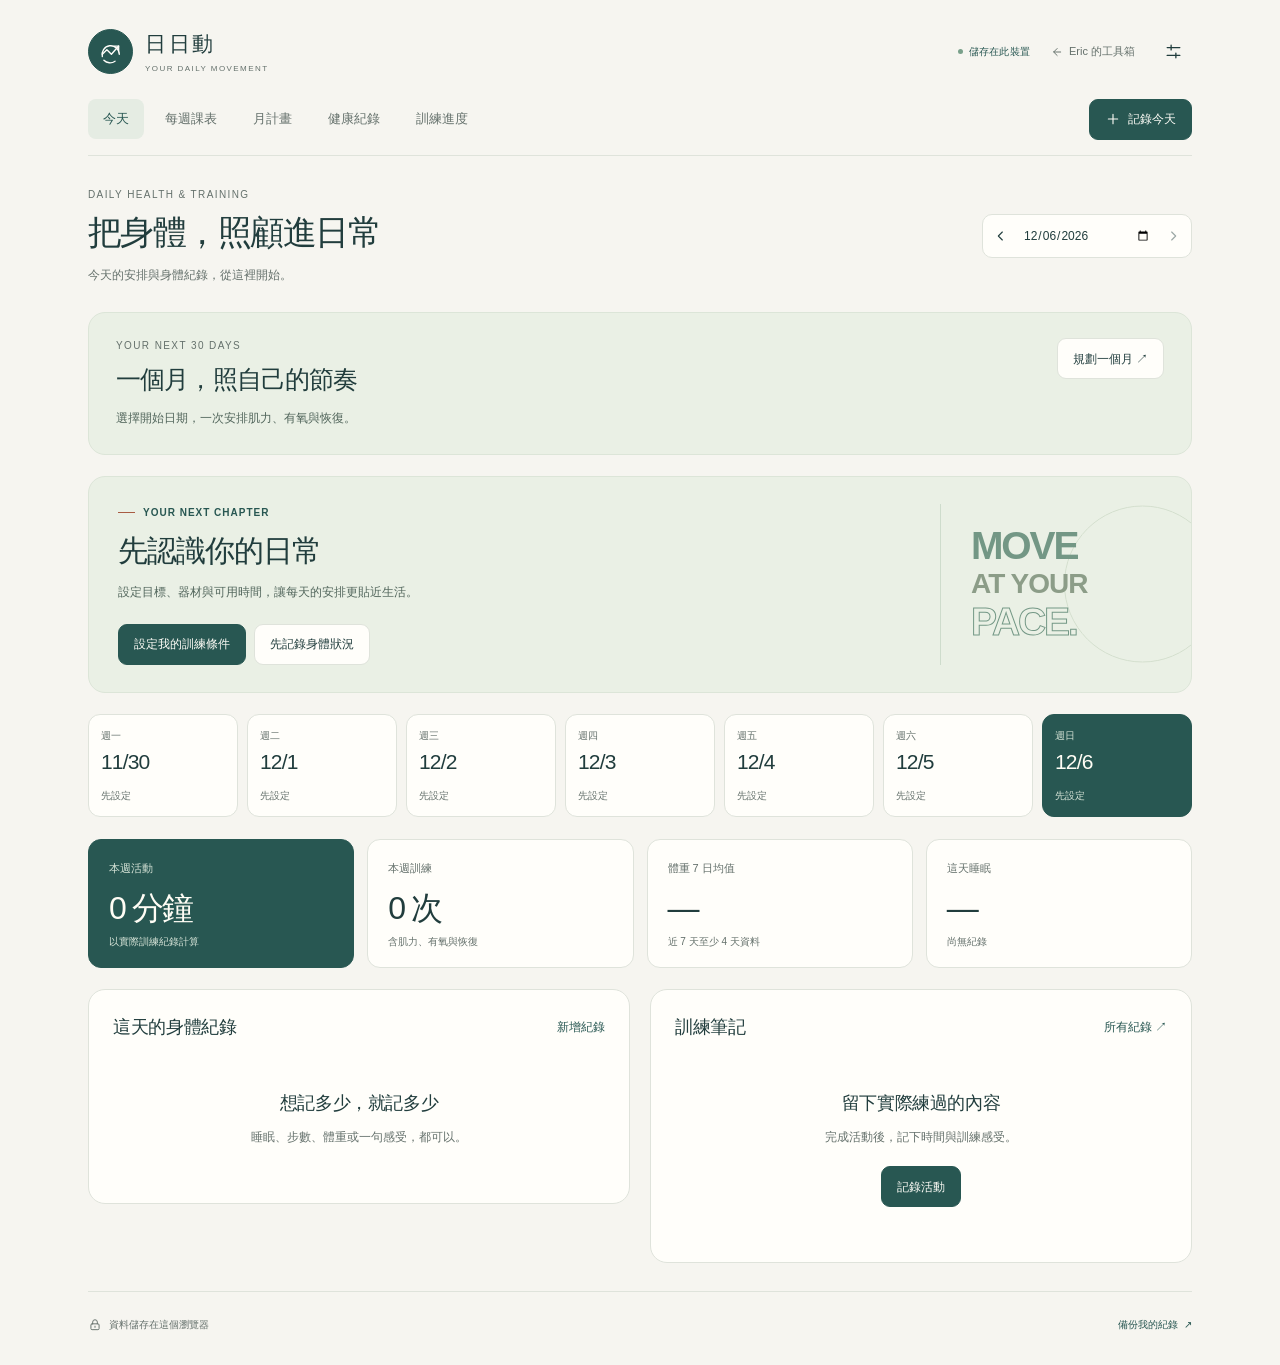
==== commit 9d791a89: "日日動新增可保存的三十天健身月計畫 加入月曆、四階段練習重點與每日課表，保留設定快照並銜接健康及實際訓練紀錄。備份相容舊版，資料格式升版避免舊分頁覆寫計畫。  Co-Authored-By: Code" ====
--- a/health-fitness/index.html
+++ b/health-fitness/index.html
@@ -6,7 +6,7 @@
 <meta name="robots" content="noindex,nofollow">
 <meta name="referrer" content="no-referrer">
 <meta name="theme-color" content="#f6f5f0">
-<meta http-equiv="Content-Security-Policy" content="default-src 'none'; script-src 'sha256-WEDpGxPeqR98k2kcUrgfLMON0rnT4eQXREasLAK7X3w='; style-src 'unsafe-inline'; img-src data:; connect-src 'none'; base-uri 'none'; form-action 'none'">
+<meta http-equiv="Content-Security-Policy" content="default-src 'none'; script-src 'sha256-dMgU205nsHZoGyUIG1MqTF/Ctw1Ej39ny4PftexNYh8='; style-src 'unsafe-inline'; img-src data:; connect-src 'none'; base-uri 'none'; form-action 'none'">
 <title>日日動 · 健康紀錄與每日健身規劃</title>
 <style>
 :root {
@@ -214,6 +214,68 @@
 .activity-track i { display: block; width: 54%; max-width: 40px; border-radius: 6px 6px 0 0; background: #81a18b; }
 .activity-column:last-child .activity-track i { background: var(--green); }
 .pagination { justify-content: center; margin-top: 18px; color: var(--muted); font-size: 11px; }
+.month-overview { display: grid; grid-template-columns: minmax(0, 1fr) auto; align-items: start; gap: 19px 24px; min-width: 0; margin-bottom: 21px; padding: 25px 27px; border: 1px solid #dce5d8; border-radius: var(--radius); background: #eaf0e5; }
+.month-overview > div { min-width: 0; }
+.month-overview > .section-head { grid-column: 1 / -1; margin-bottom: 0; }
+.month-overview h2 { font-size: 25px; font-weight: 550; letter-spacing: -.035em; }
+.month-overview h2 + p, .month-overview .muted { max-width: 66ch; margin-top: 8px; color: #52665c; font-size: 12px; line-height: 1.85; }
+.month-overview > .note, .month-overview > .form-hint { grid-column: 1 / -1; margin: 0; }
+.month-range { display: block; margin-top: 8px; color: var(--green); font-size: 12px; font-weight: 500; font-variant-numeric: tabular-nums; line-height: 1.7; overflow-wrap: anywhere; }
+.month-actions { display: flex; align-items: center; justify-content: flex-end; flex-wrap: wrap; gap: 8px; min-width: 0; }
+.month-actions .button { min-height: 41px; }
+.month-actions .text-button { padding: 7px 2px; }
+.month-summary { display: grid; grid-template-columns: repeat(auto-fit, minmax(145px, 1fr)); gap: 11px; min-width: 0; margin-bottom: 21px; }
+.month-overview > .month-summary { grid-column: 1 / -1; margin-bottom: 0; }
+.month-summary .stat { padding: 17px 19px; }
+.month-summary .stat .value { margin: 7px 0 4px; font-size: 28px; }
+.month-summary .stat .caption { line-height: 1.7; }
+.month-phases { display: grid; grid-template-columns: repeat(4, minmax(0, 1fr)); gap: 12px; min-width: 0; margin-bottom: 22px; }
+.phase-card { position: relative; min-width: 0; padding: 18px; border: 1px solid var(--line); border-radius: 12px; background: var(--paper); text-align: left; }
+.phase-card.current { border-color: #829f89; background: #eef3e9; }
+button.phase-card:hover { border-color: #829f89; background: #f0f5ec; }
+button.phase-card:active { transform: translateY(1px); }
+.phase-number { display: inline-grid; place-items: center; min-width: 26px; height: 26px; padding: 0 5px; border-radius: 7px; background: #edf1e8; color: var(--green); font-size: 11px; font-weight: 550; font-variant-numeric: tabular-nums; }
+.phase-card.current .phase-number { background: var(--green); color: #fffdf6; }
+.phase-range { display: block; margin-top: 9px; color: var(--muted); font-size: 10px; font-variant-numeric: tabular-nums; line-height: 1.7; overflow-wrap: anywhere; }
+.phase-card h3 { margin-top: 7px; color: var(--ink); font-size: 13px; font-weight: 550; }
+.phase-focus { margin-top: 7px; color: var(--muted); font-size: 11px; line-height: 1.85; overflow-wrap: anywhere; }
+.month-calendar { display: grid; grid-template-columns: repeat(7, minmax(0, 1fr)); gap: 8px; min-width: 0; }
+.month-weekday { min-width: 0; padding: 3px 3px 8px; color: var(--muted); font-size: 11px; line-height: 1.5; text-align: center; }
+.month-spacer { display: block; min-width: 0; border-radius: 11px; background: #edf0e633; pointer-events: none; }
+.month-day { --day-mark: #c4cec0; position: relative; display: flex; flex-direction: column; align-items: flex-start; gap: 5px; min-width: 0; min-height: 110px; padding: 13px 12px 12px; border: 1px solid var(--line); border-radius: 11px; background: var(--paper); box-shadow: inset 0 3px 0 var(--day-mark); color: var(--ink); text-align: left; }
+.month-day[data-kind="strength"] { --day-mark: #668d76; background: #eff4e9; }
+.month-day[data-kind="cardio"] { --day-mark: #ba8064; background: #f8f0e7; }
+.month-day[data-kind="recovery"] { --day-mark: #bdcbbb; background: #fbfcf6; }
+.month-day[data-kind="review"] { --day-mark: #be9976; background: #f8f1e6; }
+.month-day[data-kind="setup"] { --day-mark: #b7c2b7; background: #f3f5ee; }
+.month-day:hover { border-color: #7e9f8c; box-shadow: inset 0 3px 0 var(--day-mark), 0 2px 7px #2857520b; }
+.month-day:active { transform: translateY(1px); }
+.month-day-number { display: block; max-width: 100%; color: inherit; font-size: 22px; font-weight: 500; font-variant-numeric: tabular-nums; letter-spacing: -.035em; line-height: 1.35; white-space: nowrap; }
+.month-day-number small { margin-right: 2px; font-size: 11px; font-weight: 400; letter-spacing: 0; }
+.month-day-kind { display: block; max-width: 100%; color: #4e6658; font-size: 11px; font-weight: 500; line-height: 1.6; overflow-wrap: anywhere; }
+.month-day-phase { display: block; max-width: 100%; margin-top: auto; color: var(--muted); font-size: 10px; line-height: 1.6; overflow-wrap: anywhere; }
+.month-day.is-today .month-day-number { text-decoration: underline; text-decoration-thickness: 1px; text-underline-offset: 4px; }
+.month-day.has-session::after { content: ""; position: absolute; top: 12px; right: 9px; width: 5px; height: 5px; border-radius: 50%; background: var(--green); }
+.month-day.selected, .month-day[aria-pressed="true"] { --day-mark: #8baa8e; border-color: var(--green); background: var(--green); color: #fffdf5; }
+.month-day.selected .month-day-kind, .month-day[aria-pressed="true"] .month-day-kind { color: #f0f4e9; }
+.month-day.selected .month-day-phase, .month-day[aria-pressed="true"] .month-day-phase { color: #d6e4d5; }
+.month-day.selected.has-session::after, .month-day[aria-pressed="true"].has-session::after { background: #e7c5a0; }
+.month-legend { display: flex; align-items: center; flex-wrap: wrap; gap: 9px 17px; margin-top: 17px; color: var(--muted); font-size: 10px; line-height: 1.7; }
+.legend-item { display: inline-flex; align-items: center; gap: 6px; }
+.legend-item::before { content: ""; flex-shrink: 0; width: 7px; height: 7px; border-radius: 2px; background: #bdcbbb; }
+.legend-item[data-kind="strength"]::before { background: #668d76; }
+.legend-item[data-kind="cardio"]::before { background: #ba8064; }
+.legend-item[data-kind="recovery"]::before { background: #bdcbbb; }
+.legend-item[data-kind="review"]::before { background: #be9976; }
+.legend-item[data-kind="setup"]::before { background: #b7c2b7; }
+.legend-item.has-session::before { width: 5px; height: 5px; border-radius: 50%; background: var(--green); }
+.legend-item.is-today::before { width: 8px; height: 5px; border-radius: 0; border-bottom: 1px solid var(--green); background: transparent; }
+.phase-tag { display: inline-flex; align-items: center; gap: 6px; max-width: 100%; padding: 4px 8px; border: 1px solid #d9dfd0; border-radius: 6px; background: #f3f5ea; color: #526950; font-size: 10px; font-weight: 500; line-height: 1.6; overflow-wrap: anywhere; }
+.hero-copy > .phase-tag { margin-bottom: 8px; }
+.month-detail { min-width: 0; margin-top: 23px; scroll-margin-top: 23px; }
+.month-detail > .section-head { margin-bottom: 16px; }
+.month-detail .hero { margin-bottom: 19px; }
+.month-detail > .phase-tag { margin-bottom: 11px; }
 .data-table { max-width: 100%; margin-top: 18px; color: var(--muted); font-size: 11px; overflow-x: auto; }
 .data-table summary { cursor: pointer; padding: 3px 0; }
 .data-table table, table.data-table { width: 100%; border-collapse: collapse; text-align: right; font-size: 11px; }
@@ -307,6 +369,11 @@
   .week-strip { gap: 7px; }
   .day-card { padding: 12px 10px; }
   .nav-button { padding: 8px 12px; }
+  .month-overview { gap: 18px; padding: 23px; }
+  .month-phases { gap: 10px; }
+  .phase-card { padding: 16px; }
+  .month-calendar { gap: 7px; }
+  .month-day { min-height: 105px; padding: 12px 10px 11px; }
 }
 
 @media (max-width: 760px) {
@@ -320,6 +387,11 @@
   .hero-art span:nth-child(2) { font-size: 23px; }
   .onboarding { align-items: flex-start; }
   .record-row { grid-template-columns: 86px minmax(0, 1fr) auto; }
+  .month-overview { grid-template-columns: minmax(0, 1fr); }
+  .month-actions { justify-content: flex-start; }
+  .month-phases { grid-template-columns: repeat(2, minmax(0, 1fr)); }
+  .month-summary { grid-template-columns: repeat(2, minmax(0, 1fr)); }
+  .phase-focus { font-size: 11px; }
 }
 
 @media (max-width: 560px) {
@@ -334,11 +406,11 @@
   .back-link { gap: 3px; font-size: 10px; }
   .back-link svg { width: 11px; height: 11px; }
   .header-tools .icon-button { min-width: 30px; min-height: 35px; }
-  .navigation { gap: 6px; padding-bottom: 13px; }
-  .navigation nav { flex: 1 1 auto; justify-content: space-between; gap: 1px; }
-  .nav-button { gap: 0; min-height: 38px; padding: 8px 9px; font-size: 11px; }
+  .navigation { flex-wrap: wrap; gap: 9px; padding-bottom: 13px; }
+  .navigation nav { display: grid; grid-template-columns: repeat(5, minmax(0, 1fr)); flex: 1 0 100%; width: 100%; gap: 3px; }
+  .nav-button { min-width: 0; gap: 0; min-height: 44px; padding: 8px 4px; font-size: 12px; }
   .nav-button svg { display: none; }
-  .quick-add { min-height: 36px; gap: 4px; padding: 7px 9px; font-size: 11px; }
+  .quick-add { min-height: 40px; gap: 4px; margin-left: auto; padding: 8px 11px; font-size: 11px; }
   .quick-add svg { width: 13px; height: 13px; }
   .page-heading { flex-wrap: wrap; align-items: flex-start; gap: 16px; padding: 25px 0 21px; }
   .page-heading-copy { width: 100%; }
@@ -425,13 +497,43 @@
   .activity-column > small { font-size: 9px; }
   .activity-track i { width: 62%; max-width: 28px; border-radius: 5px 5px 0 0; }
   #rest-timer { right: 18px; bottom: max(18px, env(safe-area-inset-bottom)); min-width: 216px; padding-left: 16px; }
+  .month-overview { gap: 17px; margin-bottom: 17px; padding: 22px 20px; border-radius: 14px; }
+  .month-overview h2 { font-size: 23px; }
+  .month-overview h2 + p, .month-overview .muted { font-size: 11px; }
+  .month-overview > .section-head { flex-wrap: wrap; align-items: flex-start; }
+  .month-range { font-size: 11px; }
+  .month-actions { gap: 8px; }
+  .month-actions .button { min-height: 44px; padding: 9px 12px; font-size: 11px; }
+  .month-summary { gap: 9px; margin-bottom: 17px; }
+  .month-summary .stat { padding: 15px 16px; }
+  .month-summary .stat .value { font-size: 25px; }
+  .month-phases { gap: 9px; margin-bottom: 18px; }
+  .phase-card { padding: 15px; border-radius: 11px; }
+  .phase-number { min-width: 24px; height: 24px; font-size: 10px; }
+  .phase-range { font-size: 10px; margin-top: 8px; }
+  .phase-card h3 { font-size: 12px; }
+  .phase-focus { margin-top: 6px; font-size: 11px; line-height: 1.8; }
+  .month-calendar { gap: 5px; }
+  .month-weekday { padding: 3px 0 6px; font-size: 10px; }
+  .month-spacer { border-radius: 8px; }
+  .month-day { align-items: center; gap: 5px; min-height: 94px; padding: 11px 3px 9px; border-radius: 8px; text-align: center; }
+  .month-day-number { font-size: clamp(14px, 3.8vw, 18px); letter-spacing: -.04em; }
+  .month-day-number small { display: block; margin-right: 0; font-size: 9px; }
+  .month-day-kind { font-size: 10px; line-height: 1.55; }
+  .month-day-phase { font-size: 10px; line-height: 1.5; }
+  .month-day.has-session::after { top: 7px; right: 4px; width: 4px; height: 4px; }
+  .month-legend { gap: 7px 12px; margin-top: 14px; font-size: 10px; }
+  .legend-item { gap: 5px; }
+  .phase-tag { font-size: 10px; }
+  .month-detail { margin-top: 20px; scroll-margin-top: 18px; }
+  .month-detail .hero { margin-bottom: 17px; }
 }
 
 @media (max-width: 370px) {
   .app-shell { padding: 0 14px; }
   .brand small { letter-spacing: .06em; font-size: 6.5px; }
   .back-link { font-size: 9px; }
-  .nav-button { padding: 8px 7px; font-size: 10px; }
+  .nav-button { padding: 8px 3px; font-size: 11px; }
   .quick-add { font-size: 10px; padding: 7px 8px; }
   .quick-add svg { display: none; }
   .form-grid { grid-template-columns: minmax(0, 1fr); }
@@ -439,6 +541,11 @@
   .panel { padding: 18px; }
   .stat { padding: 15px; }
   .section-head { flex-wrap: wrap; }
+  .month-calendar { gap: 4px; }
+  .month-day { padding-left: 2px; padding-right: 2px; }
+  .month-day-number { font-size: 14px; }
+  .phase-card { padding: 13px; }
+  .month-summary .stat { padding: 14px; }
 }
 
 @media (prefers-reduced-motion: reduce) {
@@ -510,7 +617,8 @@
 })(typeof globalThis !== 'undefined' ? globalThis : this, function () {
   'use strict';
 
-  const SCHEMA = 'eric-health/1';
+  const SCHEMA = 'eric-health/2';
+  const LEGACY_SCHEMA = 'eric-health/1';
   const MAX_BYTES = 20 * 1024 * 1024;
   const FIRST_DATE = '1900-01-01';
   const GOALS = ['habit', 'strength', 'fitness', 'fatloss'];
@@ -519,6 +627,12 @@
   const MINUTES = [20, 30, 45, 60];
   const LIMITATIONS = ['none', 'yes', 'unsure'];
   const SESSION_KINDS = ['strength', 'cardio', 'recovery', 'other'];
+  const PROGRAM_PHASES = [
+    { title: '熟悉動作', focus: '先從次數範圍下緣開始，熟悉動作幅度與呼吸。每組保留餘力，需要時少做一組或提早結束。' },
+    { title: '穩定累積', focus: '先維持相同組次，留意動作品質與休息是否足夠。以舒服、穩定地重複為主，不急著增加份量。' },
+    { title: '小幅進階', focus: '只有在前幾次動作穩定、沒有疼痛且每組仍有餘力時，才可在原定次數範圍內多做 1 次；步行先維持原時間。沒有把握就維持原量，重量與組數不會自動增加。' },
+    { title: '鞏固回顧', focus: '維持已適應的份量，回顧實際紀錄與自己的感受。忙碌或疲累時可以縮短；下一份計畫依回饋重新安排，不因月份結束就必須加量。' }
+  ];
 
   function fail(label, message) {
     throw new Error(label + '：' + message);
@@ -563,7 +677,7 @@
   }
 
   function emptyState() {
-    return { schema: SCHEMA, revision: 0, profile: null, checkins: [], sessions: [], settings: { lastBackupAt: '' } };
+    return { schema: SCHEMA, revision: 0, profile: null, program: null, checkins: [], sessions: [], settings: { lastBackupAt: '' } };
   }
 
   function object(value, label) {
@@ -686,6 +800,30 @@
     };
   }
 
+  function eligibleProfile(profile) {
+    return profile && profile.age >= 18 && profile.age <= 64 && profile.limitations === 'none';
+  }
+
+  function cleanProgram(input, latest) {
+    if (input === null) return null;
+    const value = object(input, '月計畫');
+    const profile = cleanProfile(value.profile, latest);
+    if (!eligibleProfile(profile)) fail('月計畫設定', '此起步模板需要完整設定，並限自述無運動限制的 18–64 歲成人。');
+    // Program dates describe a plan, so they may be in the future. Recorded
+    // health/session dates and the snapshot's setup date retain their old bounds.
+    const startDate = requireDate(value.startDate, '月計畫起始日');
+    const endDate = requireDate(value.endDate, '月計畫結束日');
+    if (endDate > '9999-12-24') fail('月計畫結束日', '超出可完整顯示週曆的日期範圍。');
+    if (startDate < profile.startDate) fail('月計畫起始日', '不能早於設定的起始日。');
+    if (endDate !== shiftDate(startDate, 29)) fail('月計畫結束日', '必須是起始日後第 29 天，合計 30 天。');
+    return { id: id(value.id, '月計畫'), startDate: startDate, endDate: endDate, profile: profile };
+  }
+
+  function createProgram(profile, startDate, programId) {
+    requireDate(startDate, '月計畫起始日');
+    return cleanProgram({ id: programId, startDate: startDate, endDate: shiftDate(startDate, 29), profile: readInput(profile) }, today());
+  }
+
   function cleanCheckin(input, index, latest) {
     const label = '健康紀錄第 ' + (index + 1) + ' 筆';
     const value = object(input, label);
@@ -747,7 +885,7 @@
 
   function validateState(input) {
     const value = object(readInput(input), '資料');
-    if (value.schema !== SCHEMA) fail('備份版本', '不支援此資料格式。');
+    if (value.schema !== SCHEMA && value.schema !== LEGACY_SCHEMA) fail('備份版本', '不支援此資料格式。');
     const latest = today();
     const settings = object(value.settings, '偏好設定');
     const lastBackupAt = text(settings.lastBackupAt, '備份時間', 30, false);
@@ -757,7 +895,13 @@
     }
     const checkins = list(value.checkins, '健康紀錄', 100000).map(function (item, index) { return cleanCheckin(item, index, latest); });
     const sessions = list(value.sessions, '訓練紀錄', 100000).map(function (item, index) { return cleanSession(item, index, latest); });
+    // Version 1 backups may lack program. Version 2 requires it, and every
+    // validated result uses v2 so old clients reject rather than drop the plan.
+    const hasProgram = Object.prototype.hasOwnProperty.call(value, 'program');
+    if (!hasProgram && value.schema === SCHEMA) fail('月計畫', '此版本資料必須包含 program 欄位，未建立時請使用 null。');
+    const program = hasProgram ? cleanProgram(value.program, latest) : null;
     const ids = new Set();
+    if (program) ids.add(program.id);
     checkins.concat(sessions).forEach(function (record) {
       if (ids.has(record.id)) fail('紀錄識別碼', '不可重複，請確認備份內容。');
       ids.add(record.id);
@@ -769,6 +913,7 @@
       schema: SCHEMA,
       revision: number(value.revision, '資料修訂版', 0, Number.MAX_SAFE_INTEGER, true, false),
       profile: cleanProfile(value.profile, latest),
+      program: program,
       checkins: checkins.sort(function (a, b) { return a.date.localeCompare(b.date); }),
       sessions: sessions.sort(function (a, b) { return a.date.localeCompare(b.date); }),
       settings: { lastBackupAt: lastBackupAt }
@@ -865,31 +1010,127 @@
     };
   }
 
+  function preparedSchedule(profile) {
+    const strengthDays = profile ? strengthWeekdays(profile) : [];
+    const cardioDays = profile ? profile.days.filter(function (day) { return !strengthDays.includes(day); }).slice(0, profile.experience === 'new' ? 2 : 3) : [];
+    return { profile: profile, strengthDays: strengthDays, cardioDays: cardioDays };
+  }
+
+  // Rendering a month must not re-validate the whole ledger 30 times. Prepare
+  // two small profiles once and sort explicit pain answers once per view.
+  function preparePlanContext(state) {
+    const latest = today();
+    let profile;
+    try { profile = cleanProfile(state && state.profile, latest); } catch (_) { profile = null; }
+    const program = state && state.program != null ? cleanProgram(state.program, latest) : null;
+    const checkins = state && Array.isArray(state.checkins) ? state.checkins : [];
+    const painReports = checkins.filter(function (checkin) {
+      return checkin && typeof checkin.pain === 'boolean' && validDate(checkin.date) && checkin.date <= latest;
+    }).map(function (checkin) { return { date: checkin.date, pain: checkin.pain }; }).sort(function (a, b) { return a.date.localeCompare(b.date); });
+    return { current: preparedSchedule(profile), program: program, saved: preparedSchedule(program ? program.profile : null), painReports: painReports };
+  }
+
+  function inProgram(program, date) {
+    return Boolean(program && date >= program.startDate && date <= program.endDate);
+  }
+
+  function phaseForDate(program, date) {
+    const elapsed = Math.round((new Date(date + 'T00:00:00.000Z').getTime() - new Date(program.startDate + 'T00:00:00.000Z').getTime()) / 86400000);
+    const index = Math.min(3, Math.floor(elapsed / 7));
+    return { index: index + 1, title: PROGRAM_PHASES[index].title, focus: PROGRAM_PHASES[index].focus };
+  }
+
+  function withProgramContext(day, context) {
+    if (inProgram(context.program, day.date)) {
+      day.phase = phaseForDate(context.program, day.date);
+      if (day.kind === 'strength' || day.kind === 'cardio' || day.kind === 'recovery') day.note += ' 第 ' + day.phase.index + ' 階段｜' + day.phase.focus;
+    } else if (context.program) {
+      day.note += ' 此日顯示一般起步安排，不在已建立的 30 天月計畫範圍（' + context.program.startDate + ' 至 ' + context.program.endDate + '）內。';
+    }
+    return day;
+  }
+
+  function latestPainAt(reports, date) {
+    let low = 0;
+    let high = reports.length - 1;
+    let result = null;
+    while (low <= high) {
+      const middle = Math.floor((low + high) / 2);
+      if (reports[middle].date <= date) {
+        result = reports[middle];
+        low = middle + 1;
+      } else {
+        high = middle - 1;
+      }
+    }
+    return result;
+  }
+
+  function scheduleAt(context, date) {
+    return inProgram(context.program, date) ? context.saved : context.current;
+  }
+
+  function scheduledKind(schedule, date) {
+    if (!schedule.profile || date < schedule.profile.startDate) return 'recovery';
+    const weekday = new Date(date + 'T00:00:00.000Z').getUTCDay() || 7;
+    if (schedule.strengthDays.includes(weekday)) return 'strength';
+    if (schedule.cardioDays.includes(weekday)) return 'cardio';
+    return 'recovery';
+  }
+
+  function planFromContext(context, date) {
+    const finish = function (day) { return withProgramContext(day, context); };
+    if (!context.current.profile) return finish(blankDay(date, 'setup', '先認識你的訓練條件', '完成設定後，才會安排起步課表', '請填寫目標、年齡、經驗、器材、可用星期與時間，以及運動限制。'));
+    // Current safety-related settings always take priority over a saved snapshot.
+    if (!eligibleProfile(context.current.profile)) return finish(blankDay(date, 'review', '先確認適合你的活動方式', '目前條件需要另外規劃', '這份通用模板限自述無運動限制的 18–64 歲成人。先釐清限制與需求，再與具資格的運動或醫事專業人員討論適合的安排。'));
+    // A blank report is unknown, not a denial. A later calendar day alone never
+    // clears pain, and reports after the viewed date cannot change an earlier day.
+    const latestPainReport = latestPainAt(context.painReports, date);
+    if (latestPainReport && latestPainReport.pain === true) return finish(blankDay(date, 'review', '先暫停原訂訓練', '最近一次明確回報：' + latestPainReport.date, '你在 ' + latestPainReport.date + ' 回報疼痛或不適。在後續紀錄明確回報無疼痛／不適前，課表會維持暫停；未填與隔日不會解除暫停。可選擇休息，並視不適情況向醫事專業人員諮詢。這項安排依據自述，不以健康數值判定能否運動。'));
+    const schedule = scheduleAt(context, date);
+    const profile = schedule.profile;
+    if (date < profile.startDate) return finish(blankDay(date, 'recovery', '課表尚未開始', '早於設定的起始日', '這份設定從 ' + profile.startDate + ' 起生效。過去的實際訓練紀錄仍可保留。'));
+    const kind = scheduledKind(schedule, date);
+    if (kind === 'strength') {
+      // Keep the saved program stable when general settings change. If schedules
+      // meet on adjacent strength days, adjust only the outside template day.
+      if (context.program && !inProgram(context.program, date)) {
+        const neighborDate = shiftDate(date, date < context.program.startDate ? 1 : -1);
+        if (inProgram(context.program, neighborDate) && scheduledKind(context.saved, neighborDate) === 'strength') return finish(blankDay(date, 'recovery', '銜接計畫，留一天恢復', '避免連續兩天安排全身肌力', '月計畫與一般安排在此銜接，今天先保留恢復空間。可以休息，或依意願輕鬆走動，不必補課。'));
+      }
+      return finish(strengthPlan(profile, date));
+    }
+    if (kind === 'cardio') return finish(cardioPlan(profile, date));
+    return finish(blankDay(date, 'recovery', '留一點恢復空間', '休息也是日常的一部分', '可以完全休息，或依意願輕鬆走動、做舒服的小幅度活動。今天沒有必須補上的訓練。'));
+  }
+
   function dayPlan(state, date) {
     requireDate(date, '課表日期');
-    let profile;
-    try { profile = cleanProfile(state && state.profile, today()); } catch (_) { profile = null; }
-    if (!profile) return blankDay(date, 'setup', '先認識你的訓練條件', '完成設定後，才會安排起步課表', '請填寫目標、年齡、經驗、器材、可用星期與時間，以及運動限制。');
-    if (profile.age < 18 || profile.age > 64 || profile.limitations !== 'none') return blankDay(date, 'review', '先確認適合你的活動方式', '目前條件需要另外規劃', '這份通用模板限自述無運動限制的 18–64 歲成人。先釐清限制與需求，再與具資格的運動或醫事專業人員討論適合的安排。');
-    if (date < profile.startDate) return blankDay(date, 'recovery', '課表尚未開始', '早於目前設定的起始日', '這份設定從 ' + profile.startDate + ' 起生效。過去的實際訓練紀錄仍可保留。');
-    const checkins = state && Array.isArray(state.checkins) ? state.checkins : [];
-    // A blank report is unknown, not a denial. Keep the latest explicit answer
-    // through the requested day; a later calendar day alone never clears pain.
-    const latestPainReport = checkins.reduce(function (latest, checkin) {
-      if (checkin.date > date || typeof checkin.pain !== 'boolean') return latest;
-      return !latest || checkin.date > latest.date ? checkin : latest;
-    }, null);
-    if (latestPainReport && latestPainReport.pain === true) return blankDay(date, 'review', '先暫停原訂訓練', '最近一次明確回報：' + latestPainReport.date, '你在 ' + latestPainReport.date + ' 回報疼痛或不適。在後續紀錄明確回報無疼痛／不適前，課表會維持暫停；未填與隔日不會解除暫停。可選擇休息，並視不適情況向醫事專業人員諮詢。這項安排依據自述，不以健康數值判定能否運動。');
-    const weekday = new Date(date + 'T00:00:00.000Z').getUTCDay() || 7;
-    const strengthDays = strengthWeekdays(profile);
-    if (strengthDays.includes(weekday)) return strengthPlan(profile, date);
-    const cardioDays = profile.days.filter(function (day) { return !strengthDays.includes(day); }).slice(0, profile.experience === 'new' ? 2 : 3);
-    if (cardioDays.includes(weekday)) return cardioPlan(profile, date);
-    return blankDay(date, 'recovery', '留一點恢復空間', '休息也是日常的一部分', '可以完全休息，或依意願輕鬆走動、做舒服的小幅度活動。今天沒有必須補上的訓練。');
+    return planFromContext(preparePlanContext(state), date);
   }
 
   function weekPlan(state, anchorDate) {
-    return weekDates(anchorDate).map(function (date) { return dayPlan(state, date); });
+    const dates = weekDates(anchorDate);
+    const context = preparePlanContext(state);
+    return dates.map(function (date) { return planFromContext(context, date); });
+  }
+
+  function monthPlan(state) {
+    if (!state || state.program == null) return null;
+    const context = preparePlanContext(state);
+    const program = context.program;
+    const days = Array.from({ length: 30 }, function (_, index) { return planFromContext(context, shiftDate(program.startDate, index)); });
+    return {
+      startDate: program.startDate,
+      endDate: program.endDate,
+      days: days,
+      phases: PROGRAM_PHASES.map(function (phase, index) {
+        return { index: index + 1, title: phase.title, focus: phase.focus, startDate: shiftDate(program.startDate, index * 7), endDate: shiftDate(program.startDate, index === 3 ? 29 : index * 7 + 6) };
+      }),
+      strengthCount: days.filter(function (day) { return day.kind === 'strength'; }).length,
+      cardioCount: days.filter(function (day) { return day.kind === 'cardio'; }).length,
+      recoveryCount: days.filter(function (day) { return day.kind === 'recovery'; }).length
+    };
   }
 
   function rounded(value) { return Math.round((value + Number.EPSILON) * 100) / 100; }
@@ -936,7 +1177,7 @@
     };
   }
 
-  return Object.freeze({ emptyState: emptyState, validateState: validateState, today: today, validDate: validDate, shiftDate: shiftDate, weekDates: weekDates, weekPlan: weekPlan, dayPlan: dayPlan, summary: summary });
+  return Object.freeze({ emptyState: emptyState, validateState: validateState, today: today, validDate: validDate, shiftDate: shiftDate, weekDates: weekDates, weekPlan: weekPlan, dayPlan: dayPlan, createProgram: createProgram, monthPlan: monthPlan, summary: summary });
 });
 
 ;
@@ -947,7 +1188,7 @@
 const uid=()=>crypto.randomUUID(),num=v=>v===null||v===undefined?'—':Number(v).toLocaleString('zh-TW',{maximumFractionDigits:1});
 const goals={habit:'建立運動習慣',fatloss:'減脂與肌力',strength:'增肌與力量',fitness:'提升體能'},kinds={strength:'肌力訓練',cardio:'有氧活動',recovery:'恢復與伸展',other:'其他活動',setup:'先設定',review:'調整安排'};
 const weekdays=['一','二','三','四','五','六','日'];
-const views=[{id:'today',label:'今天',title:'把身體，照顧進日常',subtitle:'今天的安排與身體紀錄，從這裡開始。'},{id:'plan',label:'每週課表',title:'練習，也留時間恢復',subtitle:'依可用時間與器材安排，一次看見這一週。'},{id:'records',label:'健康紀錄',title:'身體的變化，慢慢記下',subtitle:'留下量測與感受，空白就保持空白。'},{id:'progress',label:'訓練進度',title:'看見累積的每一次',subtitle:'實際練過的內容、時間與份量，都留在這裡。'}];
+const views=[{id:'today',label:'今天',title:'把身體，照顧進日常',subtitle:'今天的安排與身體紀錄，從這裡開始。'},{id:'plan',label:'每週課表',title:'練習，也留時間恢復',subtitle:'依可用時間與器材安排，一次看見這一週。'},{id:'month',label:'月計畫',title:'把接下來一個月，安排好',subtitle:'從你選的日期開始，30 天訓練與恢復一起規劃。'},{id:'records',label:'健康紀錄',title:'身體的變化，慢慢記下',subtitle:'留下量測與感受，空白就保持空白。'},{id:'progress',label:'訓練進度',title:'看見累積的每一次',subtitle:'實際練過的內容、時間與份量，都留在這裡。'}];
 const metricMeta={weight:{name:'體重',unit:'kg',step:'any',min:1,max:700},waist:{name:'腰圍',unit:'cm',step:'any',min:1,max:300},sleep:{name:'睡眠',unit:'小時',step:'any',min:0,max:24},steps:{name:'步數',unit:'步',step:1,min:0,max:200000},restingHR:{name:'靜息心率',unit:'次／分',step:1,min:1,max:300},systolic:{name:'收縮壓',unit:'mmHg',step:1,min:1,max:400},diastolic:{name:'舒張壓',unit:'mmHg',step:1,min:1,max:300}};
 let state,db,ready=false,busy=false,view='today',date=H.today(),today=date,metric='weight',recordsPage=1,sessionPage=1,submitHandler,channel,toastTimer,timerHandle,timerEnd=0,sessionDraft=[];
 const dialog=$('dialog'),form=$('dialog-form');
@@ -967,22 +1208,63 @@
 async function read(){return new Promise((resolve,reject)=>{const q=db.transaction('health').objectStore('health').get('main');q.onsuccess=()=>resolve(q.result);q.onerror=()=>reject(q.error);});}
 async function reload(){if(syncClock()&&ready)render();if(!ready||busy||dialog.open)return;const revision=state.revision;try{const saved=await read();if(busy||dialog.open||!ready||state.revision!==revision)return;if(saved&&saved.revision!==revision){state=H.validateState(saved);render();notify('已載入另一個分頁的更新');}}catch(e){error('無法讀取更新：'+e.message);}}
 async function update(change){if(!ready||busy)throw new Error('資料尚未就緒，請稍後再試。');const expected=state.revision;if(expected>=Number.MAX_SAFE_INTEGER)throw new Error('儲存版本已達上限，請先備份。');const draft=structuredClone(state);change(draft);draft.revision=expected+1;const clean=H.validateState(draft);busy=true;$('storage-status').textContent='儲存中…';try{await new Promise((resolve,reject)=>{const tx=db.transaction('health','readwrite'),store=tx.objectStore('health'),q=store.get('main');let reason;q.onsuccess=()=>{if((q.result?.revision||0)!==expected){reason=new Error('另一個分頁已更新資料，請取消並重新開啟表單。');tx.abort();return;}store.put(clean,'main');};tx.oncomplete=resolve;tx.onerror=()=>reject(reason||tx.error||new Error('儲存失敗'));tx.onabort=()=>reject(reason||tx.error||new Error('儲存中止'));});state=clean;channel?.postMessage({revision:state.revision});$('global-error').hidden=true;render();return clean;}finally{busy=false;$('storage-status').textContent='儲存在此裝置';}}
-function setView(id){view=views.some(v=>v.id===id)||id==='settings'?id:'today';if(view!=='plan'&&date>today)date=today;history.replaceState(null,'','#'+view);render();window.scrollTo({top:0,behavior:'instant'});}
+function setView(id){view=views.some(v=>v.id===id)||id==='settings'?id:'today';if(!['plan','month'].includes(view)&&date>today)date=today;if(view==='month'&&state.program&&(date<state.program.startDate||date>state.program.endDate))date=today>=state.program.startDate&&today<=state.program.endDate?today:state.program.startDate;history.replaceState(null,'','#'+view);render();window.scrollTo({top:0,behavior:'instant'});}
 function weekStrip(){return `<div class="week-strip">${H.weekPlan(state,date).map((d,i)=>`<button class="day-card${d.date===date?' selected':''}" data-action="select-day" data-date="${d.date}" aria-pressed="${d.date===date}"><span>週${weekdays[i]}</span><strong class="day-date">${Number(d.date.slice(5,7))}/${Number(d.date.slice(8))}</strong><span class="day-kind">${esc(kinds[d.kind])}</span>${state.sessions.some(s=>s.date===d.date)?'<span class="day-dot" aria-label="有訓練紀錄"></span>':''}</button>`).join('')}</div>`;}
 function exercises(plan){if(!plan.exercises.length)return '';return `<div class="exercise-list">${plan.exercises.map((x,i)=>`<article class="exercise"><span class="exercise-number">${String(i+1).padStart(2,'0')}</span><div><h3 class="exercise-name">${esc(x.name)}</h3><p class="exercise-dose">${x.sets} 組 · ${esc(x.reps)}</p><p class="exercise-detail">${esc(x.detail)}</p></div>${x.rest>0?`<button class="text-button" data-action="rest-timer" data-seconds="${x.rest}">休息 ${x.rest} 秒</button>`:''}</article>`).join('')}</div>`;}
-function planPanel(plan){if(plan.kind==='setup')return `<section class="hero"><div class="hero-copy"><p class="hero-label">YOUR NEXT CHAPTER</p><h2 class="hero-title">先認識你的日常</h2><p>設定目標、器材與可用時間，讓每天的安排更貼近生活。</p><div class="hero-actions"><button class="button primary" data-action="profile">設定我的訓練條件</button><button class="button" data-action="checkin">先記錄身體狀況</button></div></div><div class="hero-art" aria-hidden="true"><span>MOVE</span><span>AT YOUR</span><span>PACE.</span></div></section>`;const review=plan.kind==='review';return `<section class="hero${review?' review':''}"><div class="hero-copy"><p class="hero-label">${esc(date===today?'TODAY’S PLAN':formatDate(date))} · ${esc(kinds[plan.kind])}</p><h2 class="hero-title">${esc(plan.title)}</h2><p>${esc(plan.subtitle)}</p><div class="hero-meta">${plan.minutes?`<span>${plan.minutes} 分鐘</span>`:''}<span>${review?'依你的條件調整':'起步課表模板'}</span>${state.profile?`<span>${esc(goals[state.profile.goal])}</span>`:''}</div><div class="hero-actions">${review?'<button class="button primary" data-action="profile">查看訓練條件</button>':`<button class="button primary" data-action="log-planned" ${date>today?'disabled':''}>紀錄這次訓練</button>`}<button class="button" data-action="checkin">記錄今日狀況</button></div></div><div class="hero-art" aria-hidden="true"><span>${plan.kind==='recovery'?'REST':'MOVE'}</span><span>AT YOUR</span><span>PACE.</span></div></section>${plan.note?`<p class="note plan-note">${esc(plan.note)}</p>`:''}${!review?`<section class="panel"><div class="section-head"><h2>今天怎麼練</h2><span class="muted">依感受保留餘力</span></div>${plan.warmup.length?`<div class="routine-note"><strong>暖身</strong><p>${plan.warmup.map(esc).join(' · ')}</p></div>`:''}${exercises(plan)}${plan.cooldown.length?`<div class="routine-note"><strong>收操</strong><p>${plan.cooldown.map(esc).join(' · ')}</p></div>`:''}</section>`:''}`;}
+function planPanel(plan){if(plan.kind==='setup')return `<section class="hero"><div class="hero-copy"><p class="hero-label">YOUR NEXT CHAPTER</p><h2 class="hero-title">先認識你的日常</h2><p>設定目標、器材與可用時間，讓每天的安排更貼近生活。</p><div class="hero-actions"><button class="button primary" data-action="profile">設定我的訓練條件</button><button class="button" data-action="checkin">先記錄身體狀況</button></div></div><div class="hero-art" aria-hidden="true"><span>MOVE</span><span>AT YOUR</span><span>PACE.</span></div></section>`;const review=plan.kind==='review';return `<section class="hero${review?' review':''}"><div class="hero-copy"><p class="hero-label">${esc(date===today?'TODAY’S PLAN':formatDate(date))} · ${esc(kinds[plan.kind])}</p><h2 class="hero-title">${esc(plan.title)}</h2><p>${esc(plan.subtitle)}</p><div class="hero-meta">${plan.minutes?`<span>${plan.minutes} 分鐘</span>`:''}<span>${review?'依你的條件調整':plan.phase?'30 天計畫 · 起步模板':'起步課表模板'}</span>${state.profile?`<span>${esc(goals[plan.phase&&state.program?state.program.profile.goal:state.profile.goal])}</span>`:''}</div><div class="hero-actions">${review?'<button class="button primary" data-action="profile">查看訓練條件</button>':`<button class="button primary" data-action="log-planned" ${date>today?'disabled':''}>紀錄這次訓練</button>`}<button class="button" data-action="checkin">${date>=today?'記錄今日狀況':'記錄這天狀況'}</button></div></div><div class="hero-art" aria-hidden="true"><span>${plan.kind==='recovery'?'REST':'MOVE'}</span><span>AT YOUR</span><span>PACE.</span></div></section>${plan.phase?`<p class="phase-tag">第 ${plan.phase.index} 階段 · ${esc(plan.phase.title)}</p>`:''}${plan.note?`<p class="note plan-note">${esc(plan.note)}</p>`:''}${!review?`<section class="panel"><div class="section-head"><h2>今天怎麼練</h2><span class="muted">依感受保留餘力</span></div>${plan.warmup.length?`<div class="routine-note"><strong>暖身</strong><p>${plan.warmup.map(esc).join(' · ')}</p></div>`:''}${exercises(plan)}${plan.cooldown.length?`<div class="routine-note"><strong>收操</strong><p>${plan.cooldown.map(esc).join(' · ')}</p></div>`:''}</section>`:''}`;}
 function latestCards(){const s=H.summary(state,date),c=state.checkins.find(x=>x.date===date);return `<div class="stats">${stat('本週活動',num(s.weekMinutes)+' 分鐘','以實際訓練紀錄計算',true)}${stat('本週訓練',num(s.weekSessions)+' 次','含肌力、有氧與恢復')}${stat('體重 7 日均值',s.weightAverage===null?'—':num(s.weightAverage)+' kg','近 7 天至少 4 天資料')}${stat('這天睡眠',c?.sleep==null?'—':num(c.sleep)+' 小時',c?'依自行記錄':'尚無紀錄')}</div>`;}
 function checkinValues(c){const out=[];for(const [key,m]of Object.entries(metricMeta)){if(c[key]!==null&&c[key]!==undefined)out.push(`${m.name} ${num(c[key])} ${m.unit}`);}if(c.energy!==null)out.push(`精神 ${c.energy}/5`);if(c.soreness!==null)out.push(`痠感 ${c.soreness}/5`);if(c.pain===true)out.push('有疼痛／不適');if(c.pain===false)out.push('目前無疼痛／不適（自述）');return out.join(' · ');}
 function checkinRow(c){return `<article class="record-row"><span class="record-date">${esc(formatDate(c.date))}</span><div class="record-values"><p>${esc(checkinValues(c))||'僅備註'}</p>${c.note?`<small>${esc(c.note)}</small>`:''}</div><button class="text-button" data-action="edit-checkin" data-id="${esc(c.id)}">編輯</button></article>`;}
-function todayView(){const p=H.dayPlan(state,date),c=state.checkins.find(x=>x.date===date);return `${planPanel(p)}${weekStrip()}${latestCards()}<div class="grid-equal"><section class="panel"><div class="section-head"><h2>這天的身體紀錄</h2><button class="text-button" data-action="checkin">${c?'更新紀錄':'新增紀錄'}</button></div>${c?checkinRow(c):empty('想記多少，就記多少','睡眠、步數、體重或一句感受，都可以。')}</section><section class="panel"><div class="section-head"><h2>訓練筆記</h2><button class="text-button" data-view="progress">所有紀錄 ↗</button></div>${state.sessions.filter(x=>x.date===date).length?state.sessions.filter(x=>x.date===date).map(sessionRow).join(''):empty('留下實際練過的內容','完成活動後，記下時間與訓練感受。','log-custom','記錄活動')}</section></div>`;}
+function todayView(){const p=H.dayPlan(state,date),c=state.checkins.find(x=>x.date===date);return `${monthEntry()}${planPanel(p)}${weekStrip()}${latestCards()}<div class="grid-equal"><section class="panel"><div class="section-head"><h2>這天的身體紀錄</h2><button class="text-button" data-action="checkin">${c?'更新紀錄':'新增紀錄'}</button></div>${c?checkinRow(c):empty('想記多少，就記多少','睡眠、步數、體重或一句感受，都可以。')}</section><section class="panel"><div class="section-head"><h2>訓練筆記</h2><button class="text-button" data-view="progress">所有紀錄 ↗</button></div>${state.sessions.filter(x=>x.date===date).length?state.sessions.filter(x=>x.date===date).map(sessionRow).join(''):empty('留下實際練過的內容','完成活動後，記下時間與訓練感受。','log-custom','記錄活動')}</section></div>`;}
 function planView(){return `${weekStrip()}${planPanel(H.dayPlan(state,date))}<section class="panel"><div class="section-head"><h2>你的安排方式</h2><button class="text-button" data-action="profile">調整條件</button></div><div class="tips"><article class="tip"><h3>肌力日之間留恢復時間</h3><p>重新開始時先安排每週 2 次全身肌力，中間至少隔一天。只有 1 天就完成一次，有第 3 天可選輕鬆有氧；可用日期相鄰時保留恢復間隔。</p></article><article class="tip"><h3>先熟悉，再增加</h3><p>先選能穩定完成次數、仍保留約 3–4 次餘力的重量。連續兩次訓練都能輕鬆完成上限次數，再加器械最小一格；動作變形就退回原重量。</p></article><article class="tip"><h3>課表可以一起修訂</h3><p>將最近訓練的動作、實際組次與感受告訴我，我會據此協助調整下一週。</p></article></div><p class="note">網頁依設定產生起步模板；對話中的個人化規劃需另外提供你的條件與回饋。</p></section>`;}
+
+const monthStageCopy=[
+  ['熟悉動作','先熟悉器材與動作，選擇保留餘力的重量。'],
+  ['穩定累積','維持固定節奏，記下實際重量、次數與感受。'],
+  ['小幅進階','動作穩定且連續兩次仍有餘力，再考慮最小幅度加重。'],
+  ['鞏固回顧','鞏固熟悉的動作；疲倦時減量，回顧下一個月的安排。']
+];
+function monthEntry(){
+  const p=state.program;
+  return `<section class="panel month-overview"><div><p class="eyebrow">YOUR NEXT 30 DAYS</p><h2>${p?'你的 30 天計畫':'一個月，照自己的節奏'}</h2><p class="note">${p?`${formatDate(p.startDate)} — ${formatDate(p.endDate)}${today>p.endDate?' · 這段計畫已結束，可建立下一份':''}`:'選擇開始日期，一次安排肌力、有氧與恢復。'}</p></div><button class="button" data-view="month">${p?'查看月計畫':'規劃一個月'} ↗</button></section>`;
+}
+function monthPhases(phases){
+  return `<div class="month-phases">${phases.map((x,i)=>`<article class="phase-card${x.startDate&&date>=x.startDate&&date<=x.endDate?' current':''}"><span class="phase-number">${String(i+1).padStart(2,'0')}</span><p class="phase-range">${x.startDate?`${dateLabel(x.startDate)} — ${dateLabel(x.endDate)}`:i===3?'第 22–30 天':`第 ${i*7+1}–${i*7+7} 天`}</p><h3>${esc(x.title)}</h3><p class="phase-focus">${esc(x.focus)}</p></article>`).join('')}</div>`;
+}
+function monthView(){
+  const month=H.monthPlan(state);
+  if(!month)return `<section class="hero month-overview"><div class="hero-copy"><p class="hero-label">A MONTH FOR YOURSELF</p><h2 class="hero-title">下一個月，從這裡開始</h2><p>依訓練條件規劃連續 30 天，每天都有明確的活動或恢復安排。</p><div class="hero-actions"><button class="button primary" data-action="month-create">${state.profile?'建立 30 天計畫':'設定條件，開始規劃'}</button>${state.profile?'<button class="button" data-action="profile">調整訓練條件</button>':''}</div></div><div class="hero-art" aria-hidden="true"><span>30 DAYS</span><span>AT YOUR</span><span>PACE.</span></div></section>${monthPhases(monthStageCopy.map(x=>({title:x[0],focus:x[1]})))}<section class="panel"><h2>先排好，也保留彈性</h2><p class="note">計畫以 30 天為一期，可跨月份。每週依可用日安排肌力、有氧與恢復，點日期看動作；實際訓練仍由你手動記錄。四階段是練習重點，不會自動加重或補上未做的訓練。</p></section>`;
+  if(date<month.startDate||date>month.endDate)date=today>=month.startDate&&today<=month.endDate?today:month.startDate;
+  const profile=state.program.profile;
+  const changed=state.profile&&['goal','experience','equipment','days','minutes'].some(k=>JSON.stringify(state.profile[k])!==JSON.stringify(profile[k]));
+  const logged=new Set(state.sessions.map(x=>x.date));
+  const offset=(new Date(month.startDate+'T00:00:00Z').getUTCDay()+6)%7;
+  const blanks=Array.from({length:offset},()=>'<span class="month-spacer" aria-hidden="true"></span>').join('');
+  const shortKind={strength:'肌力',cardio:'有氧',recovery:'恢復',review:'暫停',setup:'待設定'};
+  const phase=month.phases.find(x=>date>=x.startDate&&date<=x.endDate);
+  const blocked=month.days.filter(d=>d.kind==='review'||d.kind==='setup').length;
+  return `<section class="panel month-overview"><div><p class="eyebrow">YOUR 30-DAY PLAN</p><h2>${esc(goals[profile.goal])} · 30 天計畫</h2><p class="month-range">${formatDate(month.startDate)} — ${formatDate(month.endDate)}</p><p class="note">${esc({bodyweight:'徒手＋穩固椅子',dumbbell:'啞鈴',gym:'健身房器械'}[profile.equipment])} · 每次預留 ${profile.minutes} 分鐘 · 可用日 ${profile.days.map(d=>'週'+weekdays[d-1]).join('、')}</p></div><div class="month-actions"><button class="button" data-action="month-today">${today<month.startDate?'計畫第一天':today>month.endDate?'回看計畫':'看今天'}</button><button class="button primary" data-action="month-create">${today>month.endDate?'規劃下一個月':'重新規劃'}</button></div></section>${changed?'<p class="note plan-note">訓練條件已更新，這份計畫仍保留建立時的器材與日期。按「重新規劃」套用新條件。</p>':''}${today>month.endDate?'<p class="note plan-note">這份計畫已到期，仍可回看。準備好時再建立下一份，實際訓練紀錄會保留。</p>':''}${blocked?`<p class="note plan-note">目前有 ${blocked} 天待調整，請先查看訓練條件或不適回報；下方天數不包含暫停日。</p>`:''}<div class="month-summary">${stat('肌力日',month.strengthCount+' 天','計畫安排，非完成紀錄',true)}${stat('有氧日',month.cardioCount+' 天','依可用日分配')}${stat('恢復日',month.recoveryCount+' 天','休息或自在走動')}</div>${monthPhases(month.phases)}<section class="panel"><div class="section-head"><h2>30 天行事曆</h2><span class="muted">點日期看當日課表</span></div><div class="month-calendar" aria-label="30 天訓練日曆">${weekdays.map(d=>`<span class="month-weekday">週${d}</span>`).join('')}${blanks}${month.days.map(d=>`<button class="month-day${d.date===date?' selected':''}${d.date===today?' is-today':''}${logged.has(d.date)?' has-session':''}" data-action="month-select" data-date="${d.date}" data-kind="${d.kind}" aria-pressed="${d.date===date}" aria-label="${d.date} ${esc(kinds[d.kind])}${logged.has(d.date)?'，有活動紀錄':''}"><span class="month-day-number"><small>${Number(d.date.slice(5,7))}月</small>${Number(d.date.slice(8))}</span><span class="month-day-kind">${esc(shortKind[d.kind])}</span><span class="month-day-phase">${logged.has(d.date)?'有紀錄':d.date===today?'今天':d.phase?'階段 '+d.phase.index:''}</span></button>`).join('')}</div><div class="month-legend"><span class="legend-item" data-kind="strength">肌力</span><span class="legend-item" data-kind="cardio">有氧</span><span class="legend-item" data-kind="recovery">恢復</span><span class="legend-item">「有紀錄」只代表當天留有活動紀錄</span></div></section><section class="month-detail" id="month-detail"><div class="section-head"><h2>${formatDate(date)} · 每日課表</h2><span class="muted">${esc(phase?.title||'')}</span></div>${planPanel(H.dayPlan(state,date))}</section>`;
+}
+function monthDialog(){
+  if(!state.profile){profileDialog();notify('先儲存訓練條件，再建立月計畫');return;}
+  const replacing=Boolean(state.program),p=state.profile;
+  showDialog(replacing?'重新規劃 30 天':'建立一個月健身計畫',`<p class="form-hint">使用目前訓練條件：${esc(goals[p.goal])}、${esc({bodyweight:'徒手',dumbbell:'啞鈴',gym:'健身房'}[p.equipment])}，每次預留 ${p.minutes} 分鐘。每天會安排活動或恢復。</p><div class="form-grid">${field('計畫開始日期',`<input type="date" name="programStart" min="${today}" max="${H.shiftDate(today,365)}" value="${today}" required>`,true,'從這天起連續 30 天，可跨月份。')}</div>${replacing?'<label class="checkbox-line"><input type="checkbox" name="replaceProgram" required>以這份新計畫取代目前月計畫；健康與實際訓練紀錄會保留。</label>':''}<p class="note">這是依設定產生的起步計畫。每階段有練習重點，重量由你依動作品質與感受選擇。若訓練條件需調整，請先取消並更新個人設定。</p>`,async fd=>{
+    if(replacing&&fd.get('replaceProgram')!=='on')throw new Error('請先確認取代目前月計畫。');
+    const start=fd.get('programStart');
+    if(start<H.today()||start>H.shiftDate(H.today(),365))throw new Error('請選擇今天起一年內的開始日期。');
+    const program=H.createProgram(state.profile,start,uid());
+    await update(s=>s.program=program);
+    date=program.startDate;setView('month');notify('30 天計畫已建立');
+  },replacing?'確認重新規劃':'建立計畫');
+}
+
 function chart(key){const m=metricMeta[key],start=safeShift(date,-27),rows=state.checkins.filter(x=>x.date>=start&&x.date<=date&&x[key]!==null).sort((a,b)=>a.date.localeCompare(b.date));if(!rows.length)return empty('還沒有這項紀錄','圖表只呈現已記下的量測值，不會補上空白日期。');const vals=rows.map(x=>x[key]),lo=Math.min(...vals),hi=Math.max(...vals),pad=Math.max((hi-lo)*.16,key==='steps'?100:1),min=lo-pad,max=hi+pad,w=640,h=180;const points=rows.map(r=>({x:44+(Date.parse(r.date+'T00:00:00Z')-Date.parse(start+'T00:00:00Z'))/86400000/27*(w-64),y:15+(max-r[key])/(max-min)*(h-48),row:r}));return `<svg class="metric-chart" viewBox="0 0 ${w} ${h}" role="img" aria-label="${esc(m.name)}近28天原始紀錄，詳細數字見下方表格"><line x1="44" y1="150" x2="620" y2="150" stroke="#dcded8"/><text x="2" y="19" fill="currentColor" font-size="10">${num(max)}</text><text x="2" y="151" fill="currentColor" font-size="10">${num(min)}</text>${points.map(p=>`<circle cx="${p.x}" cy="${p.y}" r="4" fill="#315b63"><title>${p.row.date} · ${num(p.row[key])} ${m.unit}</title></circle>`).join('')}<text x="44" y="175" fill="currentColor" font-size="10">${dateLabel(start)}</text><text x="588" y="175" fill="currentColor" font-size="10">${dateLabel(date)}</text></svg><p class="note">每個點是一筆原始紀錄，空白日期不連線；${esc(m.unit)}。不依數值判定正常或異常。</p>`;}
 function recordsView(){const rows=state.checkins.filter(x=>x.date<=date).sort((a,b)=>b.date.localeCompare(a.date));const pages=Math.max(1,Math.ceil(rows.length/20));recordsPage=Math.min(recordsPage,pages);return `<section class="panel"><div class="section-head"><div><h2>近 28 天的紀錄</h2><p class="muted">保留原始值與量測日期</p></div><select class="metric-select" id="metric" aria-label="選擇量測項目">${Object.entries(metricMeta).map(([key,m])=>option(key,m.name,metric)).join('')}</select></div>${chart(metric)}</section><section class="panel"><div class="section-head"><h2>健康日誌</h2><div class="button-row"><button class="text-button" data-action="export-checkins">匯出 CSV</button><button class="button small" data-action="checkin">＋ 記錄狀況</button></div></div>${rows.length?rows.slice((recordsPage-1)*20,recordsPage*20).map(checkinRow).join(''):empty('從一筆紀錄開始','量測或感受，都可以留在這裡。','checkin','新增健康紀錄')}</section>${pagination('records',recordsPage,pages)}`;}
 function pagination(kind,page,total){return total>1?`<div class="button-row pagination"><button class="button small" data-action="${kind}-prev" ${page===1?'disabled':''}>上一頁</button><span>${page} / ${total}</span><button class="button small" data-action="${kind}-next" ${page===total?'disabled':''}>下一頁</button></div>`:'';}
 function sessionRow(s){const count=s.exercises.reduce((n,x)=>n+x.sets.length,0);return `<article class="record-row"><span class="record-date">${esc(formatDate(s.date))}</span><div class="record-values"><strong>${esc(s.title)}</strong><p>${esc(kinds[s.kind])} · ${s.minutes} 分鐘${count?` · ${count} 組`:''}${s.effort?` · 費力度 ${s.effort}/10`:''}</p>${s.note?`<small>${esc(s.note)}</small>`:''}${s.exercises.length?`<details class="data-table"><summary>查看動作與組次</summary>${s.exercises.map(x=>`<p><strong>${esc(x.name)}</strong>：${x.sets.map(t=>`${t.reps!==null?t.reps+'次':''}${t.weight!==null?' / '+t.weight+'kg':''}${t.seconds!==null?' / '+t.seconds+'秒':''}`).map(esc).join('；')}</p>`).join('')}</details>`:''}</div><button class="text-button" data-action="edit-session" data-id="${esc(s.id)}">編輯</button></article>`;}
 function progressView(){const s=H.summary(state,date),rows=state.sessions.filter(x=>x.date<=date).sort((a,b)=>b.date.localeCompare(a.date)),pages=Math.max(1,Math.ceil(rows.length/15));sessionPage=Math.min(sessionPage,pages);const starts=[...new Set(Array.from({length:6},(_,i)=>safeShift(H.weekDates(date)[0],(i-5)*7)))];const weeks=starts.map(d=>{const end=H.shiftDate(d,6),cutoff=end>date?date:end,sum=H.summary(state,cutoff);return{date:d,minutes:sum.weekMinutes,count:sum.weekSessions};}),max=Math.max(1,...weeks.map(w=>w.minutes));return `<div class="stats">${stat('本週活動時間',s.weekMinutes+' 分鐘','依實際紀錄',true)}${stat('本週訓練次數',s.weekSessions+' 次','各次活動分開計算')}${stat('本週肌力天數',s.strengthDays+' 天','同一天只計一次')}${stat('累積訓練',rows.length+' 次','截至選擇日期')}</div><section class="panel"><div class="section-head"><h2>六週活動時間</h2><button class="button small" data-action="log-custom">＋ 記錄活動</button></div><div class="activity-bars">${weeks.map(w=>`<div class="activity-column"><span>${w.minutes} 分</span><div class="activity-track"><i style="height:${w.minutes/max*100}%"></i></div><small>${dateLabel(w.date)}</small></div>`).join('')}</div><p class="note">標示每週一日期，本週僅計入截至選擇日期的紀錄；活動時間不代表運動強度。</p></section><section class="panel"><div class="section-head"><h2>每一次練習</h2><button class="text-button" data-action="export-sessions">匯出 CSV</button></div>${rows.length?rows.slice((sessionPage-1)*15,sessionPage*15).map(sessionRow).join(''):empty('還沒有訓練紀錄','完成活動後，再記下實際內容。','log-custom','記錄一次活動')}</section>${pagination('sessions',sessionPage,pages)}`;}
-function settingsView(){const p=state.profile;return `<div class="settings-grid"><section class="panel"><div class="section-head"><h2>我的訓練條件</h2><button class="text-button" data-action="profile">${p?'編輯':'開始設定'}</button></div>${p?`<div class="facts"><div><span>目標</span><strong>${esc(goals[p.goal])}</strong></div><div><span>器材</span><strong>${esc({bodyweight:'徒手',dumbbell:'啞鈴',gym:'健身房'}[p.equipment])}</strong></div><div><span>可用日期</span><strong>${p.days.map(d=>'週'+weekdays[d-1]).join('、')}</strong></div><div><span>每次時間</span><strong>${p.minutes} 分鐘</strong></div></div>`:'<p class="muted">資料留空時，不會自動套用訓練課表。</p>'}<p class="note">你提供的目標與限制只保存在目前瀏覽器。更新條件會改變未來模板，已記錄的訓練不會被改寫。</p></section><section class="panel"><h2>把資料留在自己手上</h2><p class="muted">健康資料只存在這個瀏覽器；沒有穿戴裝置或醫療院所串接，也不會自動同步其他裝置。</p><div class="facts"><div><span>健康紀錄</span><strong>${state.checkins.length} 筆</strong></div><div><span>訓練紀錄</span><strong>${state.sessions.length} 筆</strong></div><div><span>最近備份</span><strong>${state.settings.lastBackupAt?esc(new Date(state.settings.lastBackupAt).toLocaleString('zh-TW')):'尚未備份'}</strong></div></div><div class="button-row"><button class="button primary" data-action="backup">下載完整備份</button><button class="button" data-action="restore">還原備份</button><button class="text-button" data-action="persist">申請持久保存</button></div><p class="note">JSON 可還原完整資料；CSV 供你查閱。下載檔案可能包含敏感健康資料，請自行保管。</p></section><section class="panel"><h2>課表如何安排</h2><p>此版本依你設定的時間、器材與經驗產生起步模板。我可以在對話中，依你提供的訓練回饋調整個人化課表。</p><p class="note">一般成人可逐步累積每週至少 150 分鐘中等強度活動及至少 2 天肌力。這是長期參考方向，不是第一週必須完成的份量；中等強度常可說話、難以唱歌。若有慢性病或運動限制，請先確認適合的活動種類與份量。</p><div class="button-row"><a class="text-button" href="https://www.cdc.gov/physical-activity-basics/adding-adults/what-counts.html" target="_blank" rel="noopener noreferrer">CDC 活動與強度指引 ↗</a><a class="text-button" href="https://www.cdc.gov/physical-activity-basics/adding-adults/index.html" target="_blank" rel="noopener noreferrer">CDC 開始活動的方式 ↗</a><a class="text-button" href="https://acsm.org/resistance-training-guidelines-update-2026/" target="_blank" rel="noopener noreferrer">ACSM 2026 肌力訓練指引 ↗</a></div></section><section class="panel"><h2>健康紀錄的用途</h2><p>這個系統只記錄和呈現數字，不做判讀。數值的意義、正不正常、要不要處理，請問醫師或藥師。我可以幫你把資料整理成看診時好講的樣子——哪一項、哪幾次、間隔多久。</p><div class="danger-zone"><button class="text-button" data-action="clear">清除此瀏覽器的健康資料</button></div></section></div>`;}
-function render(){if(!ready)return;syncClock();const v=views.find(x=>x.id===view);$('nav').innerHTML=views.map(x=>`<button class="nav-button" data-view="${x.id}"${view===x.id?' aria-current="page"':''}>${x.label}</button>`).join('');$('page-title').textContent=v?.title||'你的資料與設定';$('page-subtitle').textContent=v?.subtitle||'照自己的節奏安排，也照顧資料的保存。';$('page-eyebrow').textContent='DAILY HEALTH & TRAINING';$('date-control').hidden=view==='settings';$('date').value=date;$('date').min='1900-01-01';$('date').max=view==='plan'?H.shiftDate(today,42):today;document.querySelector('[data-action="prev-day"]').disabled=date<='1900-01-01';document.querySelector('[data-action="next-day"]').disabled=date>=$('date').max;if($('quick-add')){$('quick-add').disabled=false;$('quick-add').querySelector('span').textContent=date>=today?'記錄今天':'記錄這天';}$('main').innerHTML=view==='today'?todayView():view==='plan'?planView():view==='records'?recordsView():view==='progress'?progressView():settingsView();}
+function settingsView(){const p=state.profile;return `<div class="settings-grid"><section class="panel"><div class="section-head"><h2>我的訓練條件</h2><button class="text-button" data-action="profile">${p?'編輯':'開始設定'}</button></div>${p?`<div class="facts"><div><span>目標</span><strong>${esc(goals[p.goal])}</strong></div><div><span>器材</span><strong>${esc({bodyweight:'徒手',dumbbell:'啞鈴',gym:'健身房'}[p.equipment])}</strong></div><div><span>可用日期</span><strong>${p.days.map(d=>'週'+weekdays[d-1]).join('、')}</strong></div><div><span>每次時間</span><strong>${p.minutes} 分鐘</strong></div></div>`:'<p class="muted">資料留空時，不會自動套用訓練課表。</p>'}<p class="note">你提供的目標與限制只保存在目前瀏覽器。更新條件會改變一般模板；已建立的月計畫保留原安排，需重新建立才套用新器材與日期。運動限制與不適回報會立即暫停課表。</p></section><section class="panel"><h2>把資料留在自己手上</h2><p class="muted">健康資料只存在這個瀏覽器；沒有穿戴裝置或醫療院所串接，也不會自動同步其他裝置。</p><div class="facts"><div><span>健康紀錄</span><strong>${state.checkins.length} 筆</strong></div><div><span>訓練紀錄</span><strong>${state.sessions.length} 筆</strong></div><div><span>最近備份</span><strong>${state.settings.lastBackupAt?esc(new Date(state.settings.lastBackupAt).toLocaleString('zh-TW')):'尚未備份'}</strong></div></div><div class="button-row"><button class="button primary" data-action="backup">下載完整備份</button><button class="button" data-action="restore">還原備份</button><button class="text-button" data-action="persist">申請持久保存</button></div><p class="note">JSON 可還原月計畫及完整紀錄；CSV 供你查閱。下載檔案可能包含敏感健康資料，請自行保管。</p></section><section class="panel"><h2>課表如何安排</h2><p>此版本依你設定的時間、器材與經驗產生起步模板。我可以在對話中，依你提供的訓練回饋調整個人化課表。</p><p class="note">一般成人可逐步累積每週至少 150 分鐘中等強度活動及至少 2 天肌力。這是長期參考方向，不是第一週必須完成的份量；中等強度常可說話、難以唱歌。若有慢性病或運動限制，請先確認適合的活動種類與份量。</p><div class="button-row"><a class="text-button" href="https://www.cdc.gov/physical-activity-basics/adding-adults/what-counts.html" target="_blank" rel="noopener noreferrer">CDC 活動與強度指引 ↗</a><a class="text-button" href="https://www.cdc.gov/physical-activity-basics/adding-adults/index.html" target="_blank" rel="noopener noreferrer">CDC 開始活動的方式 ↗</a><a class="text-button" href="https://acsm.org/resistance-training-guidelines-update-2026/" target="_blank" rel="noopener noreferrer">ACSM 2026 肌力訓練指引 ↗</a></div></section><section class="panel"><h2>健康紀錄的用途</h2><p>這個系統只記錄和呈現數字，不做判讀。數值的意義、正不正常、要不要處理，請問醫師或藥師。我可以幫你把資料整理成看診時好講的樣子——哪一項、哪幾次、間隔多久。</p><div class="danger-zone"><button class="text-button" data-action="clear">清除此瀏覽器的健康資料</button></div></section></div>`;}
+function render(){if(!ready)return;syncClock();if(view==='month'&&state.program&&(date<state.program.startDate||date>state.program.endDate))date=today>=state.program.startDate&&today<=state.program.endDate?today:state.program.startDate;const v=views.find(x=>x.id===view);$('nav').innerHTML=views.map(x=>`<button class="nav-button" data-view="${x.id}"${view===x.id?' aria-current="page"':''}>${x.label}</button>`).join('');$('page-title').textContent=v?.title||'你的資料與設定';$('page-subtitle').textContent=v?.subtitle||'照自己的節奏安排，也照顧資料的保存。';$('page-eyebrow').textContent='DAILY HEALTH & TRAINING';$('date-control').hidden=view==='settings'||view==='month';$('date').value=date;$('date').min='1900-01-01';$('date').max=['plan','month'].includes(view)?[H.shiftDate(today,42),state.program?.endDate||today].sort().pop():today;document.querySelector('[data-action="prev-day"]').disabled=date<='1900-01-01';document.querySelector('[data-action="next-day"]').disabled=date>=$('date').max;if($('quick-add')){$('quick-add').disabled=false;$('quick-add').querySelector('span').textContent=date>=today?'記錄今天':'記錄這天';}$('main').innerHTML=view==='today'?todayView():view==='plan'?planView():view==='month'?monthView():view==='records'?recordsView():view==='progress'?progressView():settingsView();}
 function profileDialog(){const p=state.profile;showDialog('讓課表配合你的生活',`<p class="form-hint">這些資料用來選擇起步模板。有疼痛、慢性病或醫師限制時，先保留條件，課表再另行調整。</p><div class="form-grid">${field('年齡',`<input name="age" type="number" min="1" max="120" value="${p?.age||''}" required>`)}${field('訓練目標',`<select name="goal">${Object.entries(goals).map(([k,v])=>option(k,v,p?.goal||'habit')).join('')}</select>`)}${field('目前經驗',`<select name="experience">${option('new','剛開始／重新開始',p?.experience||'new')}${option('regular','已有規律訓練',p?.experience)}</select>`)}${field('可使用的器材',`<select name="equipment">${option('bodyweight','徒手＋穩固椅子',p?.equipment||'bodyweight')}${option('dumbbell','啞鈴',p?.equipment)}${option('gym','健身房器械',p?.equipment)}</select>`)}${field('每次可用時間',`<select name="minutes">${[20,30,45,60].map(n=>option(String(n),n+' 分鐘',String(p?.minutes||30))).join('')}</select>`)}${field('開始日期',`<input name="startDate" type="date" min="1900-01-01" max="${today}" data-past-date value="${p?.startDate||today}" required>`)}<fieldset class="field wide"><legend>每週可運動的日子</legend><div class="chip-group">${weekdays.map((d,i)=>`<label class="chip"><input type="checkbox" name="days" value="${i+1}" ${(p?.days||[1,3,5]).includes(i+1)?'checked':''}><span>週${d}</span></label>`).join('')}</div></fieldset>${field('是否有疼痛、傷勢、慢性病或醫師交代的運動限制？',`<select name="limitations" required><option value="">請選擇</option>${option('none','目前沒有已知限制',p?.limitations)}${option('yes','有，需要調整',p?.limitations)}${option('unsure','不確定，先討論',p?.limitations)}</select>`,true)}${field('條件與偏好（選填）',`<textarea name="notes" rows="3" maxlength="2000" placeholder="例如：喜歡騎車、器材種類、需要避開的動作">${esc(p?.notes||'')}</textarea>`,true)}</div><p class="note">起步模板目前適用自述無限制的 18–64 歲成人；其他情況保留紀錄功能，待個別討論課表。</p>`,async fd=>{const profile={age:Number(fd.get('age')),goal:fd.get('goal'),experience:fd.get('experience'),equipment:fd.get('equipment'),days:fd.getAll('days').map(Number),minutes:Number(fd.get('minutes')),limitations:fd.get('limitations'),notes:fd.get('notes').trim(),startDate:fd.get('startDate')};await update(s=>s.profile=profile);notify('訓練條件已儲存');});}
 function nullable(fd,key){const raw=String(fd.get(key)??'').trim();return raw===''?null:Number(raw);}
 function checkinDialog(id){const existing=id?state.checkins.find(x=>x.id===id):state.checkins.find(x=>x.date===(date>today?today:date));const d=existing?.date||(date>today?today:date);showDialog(existing?'更新健康紀錄':'記錄今日狀況',`<p class="form-hint">每個欄位都可留空。請依量測工具上的數字填寫；血壓的兩個數值請一起填入。</p><div class="form-grid">${field('日期',`<input type="date" name="date" min="1900-01-01" max="${today}" data-past-date value="${d}" required>`,true)}${Object.entries(metricMeta).map(([key,m])=>field(m.name+' · '+m.unit,`<input name="${key}" type="number" inputmode="decimal" step="${m.step}" min="${m.min}" max="${m.max}" value="${existing?.[key]??''}" placeholder="未記錄">`)).join('')}${field('精神感受',`<select name="energy">${option('','未記錄','')}${[1,2,3,4,5].map(n=>option(String(n),n+' / 5'+(n===1?' · 很疲倦':n===5?' · 很有精神':''),String(existing?.energy))).join('')}</select>`)}${field('肌肉痠感',`<select name="soreness">${option('','未記錄','')}${[1,2,3,4,5].map(n=>option(String(n),n+' / 5'+(n===1?' · 幾乎沒有':n===5?' · 很明顯':''),String(existing?.soreness))).join('')}</select>`)}${field('今天有疼痛或身體不適嗎？',`<select name="pain">${option('','未填／維持上次狀態',existing?.pain==null?'':String(existing.pain))}${option('true','有疼痛或不適，先暫停原課表',String(existing?.pain))}${option('false','目前沒有疼痛或不適',String(existing?.pain))}</select>`,true,'回報有不適後，課表持續暫停；之後明確回報沒有不適，才恢復模板。')}${field('一句感受或量測條件',`<textarea name="note" maxlength="4000" rows="3" placeholder="例如：晨起量測、今天精神不錯">${esc(existing?.note||'')}</textarea>`,true)}</div>${existing?`<div class="danger-zone"><button type="button" class="text-button" data-action="delete-checkin" data-id="${existing.id}">刪除這筆紀錄</button></div>`:''}`,async fd=>{const value={id:existing?.id||uid(),date:fd.get('date'),...Object.fromEntries(Object.keys(metricMeta).map(k=>[k,nullable(fd,k)])),energy:nullable(fd,'energy'),soreness:nullable(fd,'soreness'),pain:fd.get('pain')===''?(existing?.pain??null):fd.get('pain')==='true',note:fd.get('note').trim()};if(!value.note&&value.pain===null&&!Object.keys(metricMeta).some(k=>value[k]!==null)&&value.energy===null&&value.soreness===null)throw new Error('請填入至少一項紀錄或感受。');await update(s=>{if(s.checkins.some(c=>c.date===value.date&&c.id!==value.id))throw new Error('這一天已有紀錄，請回到該日編輯。');const i=s.checkins.findIndex(x=>x.id===value.id);if(i>=0)s.checkins[i]=value;else s.checkins.push(value);});notify('健康紀錄已儲存');});}
@@ -990,12 +1272,12 @@
 function logDialog(id,planned=false){const old=state.sessions.find(x=>x.id===id),p=planned?H.dayPlan(state,date):null;if(planned&&['setup','review'].includes(p.kind)){profileDialog();return;}sessionDraft=old?structuredClone(old.exercises):p?p.exercises.map(x=>({exerciseId:x.id,name:x.name,sets:Array.from({length:x.sets},()=>({reps:null,weight:null,seconds:null}))})):[];showDialog(old?'編輯訓練紀錄':'記下實際練過的內容',`<div class="form-grid">${field('日期',`<input type="date" name="date" min="1900-01-01" max="${today}" data-past-date value="${old?.date||(date>today?today:date)}" required>`)}${field('活動類型',`<select name="kind">${['strength','cardio','recovery','other'].map(k=>option(k,kinds[k],old?.kind||p?.kind||'other')).join('')}</select>`)}${field('活動名稱',`<input name="title" maxlength="160" placeholder="例如：全身肌力、散步、游泳" value="${esc(old?.title||p?.title||'')}" required>`,true)}${field('實際時間 · 分鐘',`<input name="minutes" type="number" min="0" max="1440" step="any" value="${old?.minutes??''}" placeholder="${p?.minutes||'30'}" required>`)}${field('主觀費力度 · 1–10',`<select name="effort">${option('','不填','')}${Array.from({length:10},(_,i)=>option(String(i+1),String(i+1)+(i===0?' · 很輕鬆':i===9?' · 最大努力':''),String(old?.effort))).join('')}</select>`)}</div><div id="logged-exercises">${sessionDraft.map((x,i)=>`<section class="session-exercise" data-exercise="${i}"><label class="field"><span>動作名稱</span><input class="exercise-name-input" data-index="${i}" maxlength="120" value="${esc(x.name)}" required></label><p class="note">重量依每一個啞鈴或器械標示填寫，維持相同記法；徒手可填 0。</p><div class="set-rows">${x.sets.map((s,j)=>setRow(i,j,s)).join('')}</div><button type="button" class="text-button" data-action="add-set" data-index="${i}">＋ 一組</button></section>`).join('')}</div><div class="button-row"><button type="button" class="button small" data-action="add-exercise">＋ 加入動作</button></div>${field('訓練感受（選填）',`<textarea name="note" maxlength="4000" rows="3" placeholder="例如：最後一組仍有餘力、某動作需要替代">${esc(old?.note||'')}</textarea>`,true)}<p class="note">動作組數可選填；沒有填入次數或秒數的空白組不會儲存。紀錄不等於完成課表所有動作。</p>${old?`<div class="danger-zone"><button type="button" class="text-button" data-action="delete-session" data-id="${old.id}">刪除這次訓練</button></div>`:''}`,async fd=>{const entries=sessionDraft.map((x,i)=>({exerciseId:x.exerciseId,name:x.name,sets:x.sets.map((_,j)=>({reps:nullable(fd,`reps-${i}-${j}`),weight:nullable(fd,`weight-${i}-${j}`),seconds:nullable(fd,`seconds-${i}-${j}`)})).filter(s=>{if(s.weight!==null&&s.reps===null&&s.seconds===null)throw new Error('有填重量的組，請一起填入次數或秒數。');return s.reps!==null||s.seconds!==null;})})).filter(x=>x.sets.length);const value={id:old?.id||uid(),date:fd.get('date'),kind:fd.get('kind'),title:fd.get('title').trim(),minutes:Number(fd.get('minutes')),effort:nullable(fd,'effort'),note:fd.get('note').trim(),exercises:entries};await update(s=>{const i=s.sessions.findIndex(x=>x.id===value.id);if(i>=0)s.sessions[i]=value;else s.sessions.push(value);});notify('這次訓練已記下');});}
 function download(name,content,type){const url=URL.createObjectURL(new Blob([content],{type})),a=document.createElement('a');a.href=url;a.download=name;document.body.append(a);a.click();a.remove();setTimeout(()=>URL.revokeObjectURL(url),1000);}
 async function backup(){if(!ready)return;const saved=await read(),snapshot=H.validateState(saved||H.emptyState());const stamp=new Date().toISOString();snapshot.settings.lastBackupAt=stamp;download(`日日動-完整備份-${today}-${Date.now()}.json`,JSON.stringify(snapshot),'application/json');try{await update(s=>s.settings.lastBackupAt=stamp);notify('完整備份已下載');}catch(e){notify('已下載目前資料；備份時間未寫回：'+e.message);}}
-async function restore(file){if(!file)return;if(file.size>20*1024*1024)throw new Error('檔案超過 20 MiB。');let data;try{data=JSON.parse(await file.text());}catch{throw new Error('請選擇有效的 JSON 備份檔。');}const imported=H.validateState(data);showDialog('還原健康與訓練資料',`<p class="form-hint">備份含 ${imported.checkins.length} 筆健康紀錄與 ${imported.sessions.length} 筆訓練。還原會取代目前的健康資料。</p><button type="button" class="text-button" data-action="backup">先下載目前資料的備份 ↗</button><label class="checkbox-line"><input type="checkbox" name="confirmed" required>我已確認，使用備份取代目前資料。</label>`,async fd=>{if(fd.get('confirmed')!=='on')throw new Error('請先確認。');await update(s=>{s.profile=imported.profile;s.checkins=imported.checkins;s.sessions=imported.sessions;s.settings=imported.settings;});recordsPage=sessionPage=1;notify('資料已還原');},'確認還原');}
+async function restore(file){if(!file)return;if(file.size>20*1024*1024)throw new Error('檔案超過 20 MiB。');let data;try{data=JSON.parse(await file.text());}catch{throw new Error('請選擇有效的 JSON 備份檔。');}const imported=H.validateState(data);showDialog('還原健康與訓練資料',`<p class="form-hint">備份含 ${imported.checkins.length} 筆健康紀錄與 ${imported.sessions.length} 筆訓練${imported.program?'，包含一份 30 天月計畫':'，未包含月計畫'}。還原會取代目前的健康資料與月計畫。</p><button type="button" class="text-button" data-action="backup">先下載目前資料的備份 ↗</button><label class="checkbox-line"><input type="checkbox" name="confirmed" required>我已確認，使用備份取代目前資料。</label>`,async fd=>{if(fd.get('confirmed')!=='on')throw new Error('請先確認。');await update(s=>{s.profile=imported.profile;s.program=imported.program;s.checkins=imported.checkins;s.sessions=imported.sessions;s.settings=imported.settings;});recordsPage=sessionPage=1;notify('資料已還原');},'確認還原');}
 function exportCSV(kind){const cell=x=>{let v=String(x??'');if(/^\s*[=+\-@]/.test(v))v="'"+v;return '"'+v.replaceAll('"','""')+'"';};const rows=kind==='checkins'?[['日期',...Object.values(metricMeta).map(m=>m.name+' '+m.unit),'精神1-5','痠感1-5','疼痛/不適','備註'],...state.checkins.map(c=>[c.date,...Object.keys(metricMeta).map(k=>c[k]),c.energy,c.soreness,c.pain===true?'有':c.pain===false?'無（自述）':'',c.note])]:[['日期','類型','名稱','分鐘','費力度','備註','動作與組次'],...state.sessions.map(s=>[s.date,kinds[s.kind],s.title,s.minutes,s.effort,s.note,s.exercises.map(x=>x.name+': '+x.sets.map(t=>[t.reps===null?'':t.reps+'次',t.weight===null?'':t.weight+'kg',t.seconds===null?'':t.seconds+'秒'].filter(Boolean).join('/')).join('; ')).join(' | ')])];download(`日日動-${kind==='checkins'?'健康':'訓練'}紀錄-${today}.csv`,'\uFEFF'+rows.map(r=>r.map(cell).join(',')).join('\r\n'),'text/csv;charset=utf-8');notify('CSV 已下載');}
 function startTimer(seconds){if(!Number.isFinite(seconds)||seconds<1||seconds>600)return;clearInterval(timerHandle);timerEnd=Date.now()+seconds*1000;let box=$('rest-timer');if(!box){box=document.createElement('div');box.id='rest-timer';box.innerHTML='<span id="rest-remaining"></span><button class="text-button" data-action="stop-timer">結束</button>';document.body.append(box);}box.hidden=false;const tick=()=>{const left=Math.max(0,Math.ceil((timerEnd-Date.now())/1000));$('rest-remaining').textContent=left?`休息 ${Math.floor(left/60)}:${String(left%60).padStart(2,'0')}`:'休息計時結束';if(!left)clearInterval(timerHandle);};tick();timerHandle=setInterval(tick,250);}
 form.addEventListener('submit',async e=>{e.preventDefault();if(busy||!submitHandler)return;$('dialog-error').hidden=true;$('save-button').disabled=true;try{await submitHandler(new FormData(form));dialog.close();}catch(err){$('dialog-error').textContent=err.message;$('dialog-error').hidden=false;}finally{$('save-button').disabled=false;}});
 dialog.addEventListener('cancel',e=>{if(busy)e.preventDefault();else setTimeout(reload,0);});
-document.addEventListener('click',async event=>{const b=event.target.closest('[data-action],[data-view]');if(!b||b.disabled)return;if(b.dataset.view){event.preventDefault();setView(b.dataset.view);return;}const id=b.dataset.id;try{switch(b.dataset.action){case'profile':profileDialog();break;case'checkin':checkinDialog();break;case'edit-checkin':checkinDialog(id);break;case'log-planned':logDialog(null,true);break;case'log-custom':logDialog();break;case'edit-session':logDialog(id);break;case'close-dialog':if(!busy){dialog.close();await reload();}break;case'prev-day':if(date>'1900-01-01'){date=H.shiftDate(date,-1);render();}break;case'next-day':if(date<$('date').max){date=H.shiftDate(date,1);render();}break;case'select-day':date=b.dataset.date;if(date>today)setView('plan');else render();break;case'records-prev':recordsPage=Math.max(1,recordsPage-1);render();break;case'records-next':recordsPage++;render();break;case'sessions-prev':sessionPage=Math.max(1,sessionPage-1);render();break;case'sessions-next':sessionPage++;render();break;case'rest-timer':startTimer(Number(b.dataset.seconds));break;case'stop-timer':clearInterval(timerHandle);$('rest-timer').hidden=true;break;case'backup':await backup();break;case'restore':$('restore-file').click();break;case'export-checkins':exportCSV('checkins');break;case'export-sessions':exportCSV('sessions');break;case'delete-checkin':confirm('刪除這筆健康紀錄？','刪除後圖表也會更新。',async()=>{await update(s=>s.checkins=s.checkins.filter(x=>x.id!==id));notify('紀錄已刪除');},'刪除');break;case'delete-session':confirm('刪除這次訓練？','實際活動時間與次數會一起更新。',async()=>{await update(s=>s.sessions=s.sessions.filter(x=>x.id!==id));notify('紀錄已刪除');},'刪除');break;case'persist':{const granted=await navigator.storage?.persist?.();notify(granted?'已允許持久保存，仍建議保留備份。':'瀏覽器未允許持久保存，請自行保留備份。');break;}case'add-set':{const i=Number(b.dataset.index),x=sessionDraft[i];if(x.sets.length>=30)throw new Error('單一動作最多 30 組。');const j=x.sets.length;x.sets.push({reps:null,weight:null,seconds:null});b.closest('.session-exercise').querySelector('.set-rows').insertAdjacentHTML('beforeend',setRow(i,j));break;}case'add-exercise':{if(sessionDraft.length>=30)throw new Error('每次紀錄最多 30 個動作。');const i=sessionDraft.length;sessionDraft.push({exerciseId:'custom-'+uid(),name:'自訂動作 '+(i+1),sets:[{reps:null,weight:null,seconds:null}]});$('logged-exercises').insertAdjacentHTML('beforeend',`<section class="session-exercise" data-exercise="${i}"><label class="field"><span>動作名稱</span><input class="exercise-name-input" data-index="${i}" maxlength="120" value="自訂動作 ${i+1}" required></label><div class="set-rows">${setRow(i,0)}</div><button type="button" class="text-button" data-action="add-set" data-index="${i}">＋ 一組</button></section>`);break;}case'clear':showDialog('清除所有健康與訓練資料',`<p class="form-hint">此操作會清除本瀏覽器的個人設定、健康與訓練紀錄。其他工具資料不受影響。</p><button type="button" class="text-button" data-action="backup">先下載完整備份 ↗</button>${field('請輸入「清除」', '<input name="confirmText" required autocomplete="off">')}`,async fd=>{if(fd.get('confirmText')!=='清除')throw new Error('請輸入「清除」確認。');await update(s=>{const fresh=H.emptyState();s.profile=fresh.profile;s.checkins=[];s.sessions=[];s.settings=fresh.settings;});notify('健康與訓練資料已清除');},'清除資料');break;}}catch(err){if(dialog.open){$('dialog-error').textContent=err.message;$('dialog-error').hidden=false;}else error(err.message);}});
+document.addEventListener('click',async event=>{const b=event.target.closest('[data-action],[data-view]');if(!b||b.disabled)return;if(b.dataset.view){event.preventDefault();setView(b.dataset.view);return;}const id=b.dataset.id;try{switch(b.dataset.action){case'profile':profileDialog();break;case'month-create':monthDialog();break;case'month-select':date=b.dataset.date;render();$('month-detail')?.scrollIntoView({behavior:'smooth',block:'start'});break;case'month-today':date=today;setView('month');break;case'checkin':checkinDialog();break;case'edit-checkin':checkinDialog(id);break;case'log-planned':logDialog(null,true);break;case'log-custom':logDialog();break;case'edit-session':logDialog(id);break;case'close-dialog':if(!busy){dialog.close();await reload();}break;case'prev-day':if(date>'1900-01-01'){date=H.shiftDate(date,-1);render();}break;case'next-day':if(date<$('date').max){date=H.shiftDate(date,1);render();}break;case'select-day':date=b.dataset.date;if(date>today)setView('plan');else render();break;case'records-prev':recordsPage=Math.max(1,recordsPage-1);render();break;case'records-next':recordsPage++;render();break;case'sessions-prev':sessionPage=Math.max(1,sessionPage-1);render();break;case'sessions-next':sessionPage++;render();break;case'rest-timer':startTimer(Number(b.dataset.seconds));break;case'stop-timer':clearInterval(timerHandle);$('rest-timer').hidden=true;break;case'backup':await backup();break;case'restore':$('restore-file').click();break;case'export-checkins':exportCSV('checkins');break;case'export-sessions':exportCSV('sessions');break;case'delete-checkin':confirm('刪除這筆健康紀錄？','刪除後圖表也會更新。',async()=>{await update(s=>s.checkins=s.checkins.filter(x=>x.id!==id));notify('紀錄已刪除');},'刪除');break;case'delete-session':confirm('刪除這次訓練？','實際活動時間與次數會一起更新。',async()=>{await update(s=>s.sessions=s.sessions.filter(x=>x.id!==id));notify('紀錄已刪除');},'刪除');break;case'persist':{const granted=await navigator.storage?.persist?.();notify(granted?'已允許持久保存，仍建議保留備份。':'瀏覽器未允許持久保存，請自行保留備份。');break;}case'add-set':{const i=Number(b.dataset.index),x=sessionDraft[i];if(x.sets.length>=30)throw new Error('單一動作最多 30 組。');const j=x.sets.length;x.sets.push({reps:null,weight:null,seconds:null});b.closest('.session-exercise').querySelector('.set-rows').insertAdjacentHTML('beforeend',setRow(i,j));break;}case'add-exercise':{if(sessionDraft.length>=30)throw new Error('每次紀錄最多 30 個動作。');const i=sessionDraft.length;sessionDraft.push({exerciseId:'custom-'+uid(),name:'自訂動作 '+(i+1),sets:[{reps:null,weight:null,seconds:null}]});$('logged-exercises').insertAdjacentHTML('beforeend',`<section class="session-exercise" data-exercise="${i}"><label class="field"><span>動作名稱</span><input class="exercise-name-input" data-index="${i}" maxlength="120" value="自訂動作 ${i+1}" required></label><div class="set-rows">${setRow(i,0)}</div><button type="button" class="text-button" data-action="add-set" data-index="${i}">＋ 一組</button></section>`);break;}case'clear':showDialog('清除所有健康與訓練資料',`<p class="form-hint">此操作會清除本瀏覽器的個人設定、健康與訓練紀錄。其他工具資料不受影響。</p><button type="button" class="text-button" data-action="backup">先下載完整備份 ↗</button>${field('請輸入「清除」', '<input name="confirmText" required autocomplete="off">')}`,async fd=>{if(fd.get('confirmText')!=='清除')throw new Error('請輸入「清除」確認。');await update(s=>{const fresh=H.emptyState();s.profile=fresh.profile;s.program=fresh.program;s.checkins=[];s.sessions=[];s.settings=fresh.settings;});notify('健康與訓練資料已清除');},'清除資料');break;}}catch(err){if(dialog.open){$('dialog-error').textContent=err.message;$('dialog-error').hidden=false;}else error(err.message);}});
 document.addEventListener('change',e=>{if(e.target.id==='date'){const value=e.target.value;if(H.validDate(value)&&value>='1900-01-01'&&value<=$('date').max){date=value;recordsPage=sessionPage=1;render();}else e.target.value=date;}if(e.target.id==='metric'){metric=e.target.value;render();}});
 document.addEventListener('input',e=>{if(e.target.classList.contains('exercise-name-input'))sessionDraft[Number(e.target.dataset.index)].name=e.target.value.trim();});
 $('restore-file').addEventListener('change',async e=>{try{await restore(e.target.files[0]);}catch(err){error('無法還原：'+err.message);}finally{e.target.value='';}});
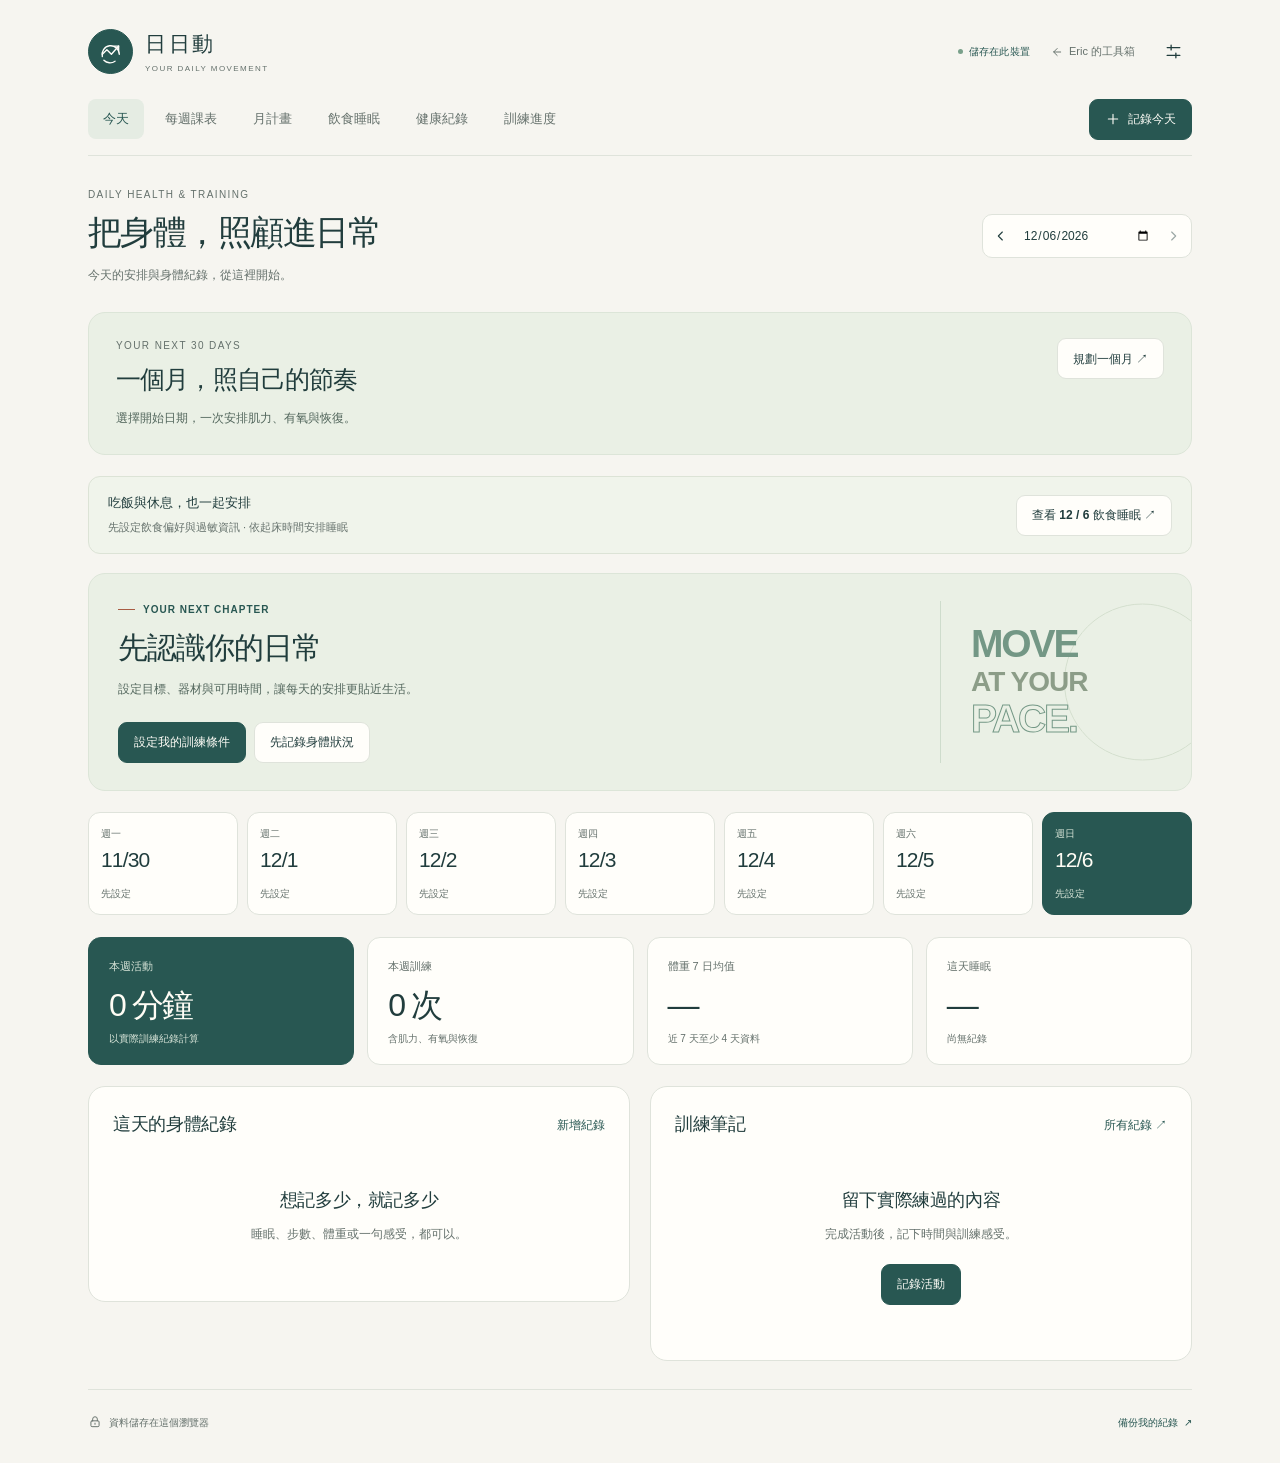
==== commit fdf8e88c: "日日動新增每日飲食與睡眠規劃 Co-Authored-By: Codex <noreply@openai.com>" ====
--- a/health-fitness/index.html
+++ b/health-fitness/index.html
@@ -6,7 +6,7 @@
 <meta name="robots" content="noindex,nofollow">
 <meta name="referrer" content="no-referrer">
 <meta name="theme-color" content="#f6f5f0">
-<meta http-equiv="Content-Security-Policy" content="default-src 'none'; script-src 'sha256-dMgU205nsHZoGyUIG1MqTF/Ctw1Ej39ny4PftexNYh8='; style-src 'unsafe-inline'; img-src data:; connect-src 'none'; base-uri 'none'; form-action 'none'">
+<meta http-equiv="Content-Security-Policy" content="default-src 'none'; script-src 'sha256-aGNfORyYh6LfBxk3DegCM8YhX/6fBc+aoBNDBq9ciTw='; style-src 'unsafe-inline'; img-src data:; connect-src 'none'; base-uri 'none'; form-action 'none'">
 <title>日日動 · 健康紀錄與每日健身規劃</title>
 <style>
 :root {
@@ -276,6 +276,79 @@
 .month-detail > .section-head { margin-bottom: 16px; }
 .month-detail .hero { margin-bottom: 19px; }
 .month-detail > .phase-tag { margin-bottom: 11px; }
+.care-intro { display: flex; align-items: center; justify-content: space-between; gap: 24px; min-width: 0; margin-bottom: 21px; padding: 24px 27px; border: 1px solid #dce5d8; border-radius: var(--radius); background: #eaf0e5; }
+.care-intro > div { min-width: 0; }
+.care-intro h2 { font-size: 24px; font-weight: 550; letter-spacing: -.035em; }
+.care-intro h2 + p, .care-intro .muted { max-width: 66ch; margin-top: 8px; color: #52665c; font-size: 12px; line-height: 1.85; }
+.care-intro > .button, .care-intro > .button-row { flex-shrink: 0; }
+.care-intro .eyebrow { color: #607a67; }
+.care-summary { display: flex; align-items: center; justify-content: space-between; flex-wrap: wrap; gap: 12px 20px; min-width: 0; margin: 19px 0; padding: 16px 19px; border: 1px solid #dce3d6; border-radius: 12px; background: #f0f4eb; }
+.care-summary > div { min-width: 0; }
+.care-summary h3 { color: var(--ink); font-size: 13px; font-weight: 550; }
+.care-summary p { max-width: 66ch; margin-top: 4px; color: var(--muted); font-size: 11px; line-height: 1.8; overflow-wrap: anywhere; }
+.care-summary .eyebrow { margin: 0 0 5px; color: var(--green); font-size: 9px; }
+.care-summary .button, .care-summary .text-button { flex-shrink: 0; }
+.care-summary .section-head { width: 100%; margin: 0; }
+.care-grid { display: grid; grid-template-columns: minmax(0, 1.15fr) minmax(0, 1fr); align-items: start; gap: 20px; min-width: 0; margin-bottom: 20px; }
+.care-grid > .panel + .panel { margin-top: 0; }
+.care-grid .section-head { align-items: flex-start; flex-wrap: wrap; gap: 10px; }
+.care-grid .section-head .muted { max-width: 54ch; }
+.meal-list { display: grid; grid-template-columns: minmax(0, 1fr); gap: 11px; min-width: 0; margin-top: 17px; }
+.meal-card { min-width: 0; padding: 16px 17px; border: 1px solid #e1e6da; border-radius: 11px; background: #fbfcf6; }
+.meal-label { display: flex; align-items: center; gap: 7px; margin: 0 0 6px; color: #6b765f; font-size: 10px; font-weight: 500; letter-spacing: .075em; line-height: 1.6; }
+.meal-label::before { content: ""; flex-shrink: 0; width: 10px; height: 2px; border-radius: 2px; background: #b48368; }
+.meal-card h3 { color: var(--ink); font-size: 14px; font-weight: 550; line-height: 1.7; overflow-wrap: anywhere; }
+.meal-items { margin: 10px 0 0; padding-left: 17px; color: #53675a; font-size: 12px; line-height: 1.85; }
+.meal-items li { padding-left: 2px; overflow-wrap: anywhere; }
+.meal-items li + li { margin-top: 3px; }
+.meal-items li::marker { color: #9aae93; font-size: .85em; }
+.meal-tip { margin-top: 11px; padding-top: 10px; border-top: 1px solid #e6eadd; color: var(--muted); font-size: 11px; line-height: 1.85; overflow-wrap: anywhere; }
+.sleep-timeline { position: relative; display: grid; gap: 0; min-width: 0; margin: 19px 0 0; padding-left: 19px; }
+.sleep-timeline::before { content: ""; position: absolute; top: 29px; bottom: 29px; left: 3px; width: 1px; background: #c9d8c5; }
+.sleep-event { position: relative; display: grid; grid-template-columns: 103px minmax(0, 1fr); align-items: center; column-gap: 18px; min-width: 0; min-height: 87px; padding: 13px 0; border-bottom: 1px solid var(--line); }
+.sleep-event:last-child { border-bottom: 0; }
+.sleep-event::before { content: ""; position: absolute; top: 50%; left: -19px; width: 7px; height: 7px; border: 1px solid #88a280; border-radius: 50%; background: var(--paper); transform: translateY(-50%); }
+.sleep-event:last-child::before { background: #6e9276; }
+.sleep-event > div { min-width: 0; }
+.sleep-event .time-date { display: block; color: var(--muted); font-size: 10px; font-variant-numeric: tabular-nums; line-height: 1.7; overflow-wrap: anywhere; }
+.sleep-event .time-value { display: block; color: var(--green); font-size: 25px; font-weight: 500; font-variant-numeric: tabular-nums; letter-spacing: -.04em; line-height: 1.4; white-space: nowrap; }
+.sleep-event .time-label { color: #526657; font-size: 12px; font-weight: 500; line-height: 1.8; overflow-wrap: anywhere; }
+.sleep-event > .time-date { grid-column: 1; grid-row: 1; }
+.sleep-event > .time-value { grid-column: 1; grid-row: 2; }
+.sleep-event > .time-label { grid-column: 2; grid-row: 1 / 3; }
+.care-tips { margin-top: 19px; padding: 14px 16px; border: 1px solid #e0e6d6; border-radius: 10px; background: #f0f4e9; color: #5b6d55; font-size: 11px; line-height: 1.9; overflow-wrap: anywhere; }
+.care-tips h3 { margin-bottom: 7px; color: var(--green); font-size: 12px; font-weight: 550; }
+.care-tips p + p { margin-top: 8px; }
+.care-tips ul, .care-tips ol { margin: 0; padding-left: 17px; }
+ul.care-tips, ol.care-tips { padding-left: 32px; }
+.care-tips li + li { margin-top: 7px; }
+.care-tips li::marker { color: #8caa82; }
+.care-source-links { display: flex; align-items: center; flex-wrap: wrap; gap: 3px 17px; margin-top: 17px; padding-top: 12px; border-top: 1px solid var(--line); color: var(--muted); font-size: 10px; line-height: 1.7; }
+.care-source-links a { display: inline-flex; align-items: center; min-height: 34px; max-width: 100%; color: var(--green); font-size: 10px; text-decoration: underline; text-underline-offset: 3px; overflow-wrap: anywhere; }
+.care-source-links a:hover { color: #183f3b; text-decoration-thickness: 2px; }
+.care-source-links a:active { opacity: .75; }
+.care-log-list { display: grid; gap: 0; min-width: 0; }
+.care-log-entry { display: grid; grid-template-columns: minmax(0, 1fr) auto; align-items: start; gap: 8px 17px; min-width: 0; padding: 17px 0; border-top: 1px solid var(--line); }
+.care-log-entry:first-child { padding-top: 3px; border-top: 0; }
+.care-log-entry:last-child { padding-bottom: 2px; }
+.care-log-entry > div { min-width: 0; }
+.care-log-entry h3 { color: var(--ink); font-size: 13px; font-weight: 550; }
+.care-log-entry p { margin-top: 5px; color: var(--muted); font-size: 12px; line-height: 1.85; white-space: pre-wrap; overflow-wrap: anywhere; }
+.care-log-entry strong { color: var(--ink); font-weight: 500; }
+.care-log-entry small { color: var(--muted); font-size: 10px; line-height: 1.8; overflow-wrap: anywhere; }
+.care-log-entry > .button, .care-log-entry > .text-button, .care-log-entry > .button-row { grid-column: 2; grid-row: 1; justify-self: end; }
+.care-log-entry > .text-button { font-size: 11px; white-space: nowrap; }
+.care-log-entry > .note { grid-column: 1 / -1; margin-top: 0; }
+.care-log-entry .record-date { display: block; font-size: 11px; }
+.care-status { display: inline-flex; align-items: center; max-width: 100%; padding: 4px 9px; border: 1px solid #d9e3d2; border-radius: 6px; background: #edf3e7; color: #54704e; font-size: 10px; font-weight: 500; line-height: 1.6; overflow-wrap: anywhere; }
+.care-status[data-status="setup"], .care-status.setup { border-color: #dfe3d8; background: #f0f2eb; color: var(--muted); }
+.care-status[data-status="review"], .care-status.review { border-color: #e4d6c6; background: #f6ede2; color: #805d45; }
+.care-form-section { min-width: 0; margin-top: 22px; padding-top: 18px; border-top: 1px solid var(--line); }
+.care-form-section:first-child { margin-top: 0; padding-top: 0; border-top: 0; }
+.care-form-section > h3, .care-form-section > legend { margin-bottom: 13px; color: var(--ink); font-size: 14px; font-weight: 550; line-height: 1.7; }
+.care-form-section > p { margin-bottom: 14px; color: var(--muted); font-size: 11px; line-height: 1.85; }
+.care-form-section .checkbox-line + .checkbox-line { margin-top: 10px; }
+.care-form-section .form-hint { margin-bottom: 15px; }
 .data-table { max-width: 100%; margin-top: 18px; color: var(--muted); font-size: 11px; overflow-x: auto; }
 .data-table summary { cursor: pointer; padding: 3px 0; }
 .data-table table, table.data-table { width: 100%; border-collapse: collapse; text-align: right; font-size: 11px; }
@@ -374,6 +447,10 @@
   .phase-card { padding: 16px; }
   .month-calendar { gap: 7px; }
   .month-day { min-height: 105px; padding: 12px 10px 11px; }
+  .care-intro { gap: 19px; padding: 23px; }
+  .care-grid { gap: 16px; }
+  .meal-card { padding: 15px 16px; }
+  .sleep-event { grid-template-columns: 91px minmax(0, 1fr); column-gap: 14px; }
 }
 
 @media (max-width: 760px) {
@@ -392,6 +469,14 @@
   .month-phases { grid-template-columns: repeat(2, minmax(0, 1fr)); }
   .month-summary { grid-template-columns: repeat(2, minmax(0, 1fr)); }
   .phase-focus { font-size: 11px; }
+  .navigation { flex-wrap: wrap; gap: 9px; }
+  .navigation nav { display: grid; grid-template-columns: repeat(6, minmax(0, 1fr)); flex: 1 0 100%; width: 100%; gap: 3px; }
+  .nav-button { min-width: 0; min-height: 44px; padding: 8px 5px; font-size: 12px; }
+  .navigation .quick-add { margin-left: auto; }
+  .care-intro { align-items: flex-start; flex-direction: column; gap: 17px; }
+  .care-grid { grid-template-columns: minmax(0, 1fr); }
+  .care-summary { gap: 10px 17px; }
+  .sleep-event { grid-template-columns: 108px minmax(0, 1fr); }
 }
 
 @media (max-width: 560px) {
@@ -407,8 +492,8 @@
   .back-link svg { width: 11px; height: 11px; }
   .header-tools .icon-button { min-width: 30px; min-height: 35px; }
   .navigation { flex-wrap: wrap; gap: 9px; padding-bottom: 13px; }
-  .navigation nav { display: grid; grid-template-columns: repeat(5, minmax(0, 1fr)); flex: 1 0 100%; width: 100%; gap: 3px; }
-  .nav-button { min-width: 0; gap: 0; min-height: 44px; padding: 8px 4px; font-size: 12px; }
+  .navigation nav { display: grid; grid-template-columns: repeat(3, minmax(0, 1fr)); flex: 1 0 100%; width: 100%; gap: 4px; }
+  .nav-button { min-width: 0; gap: 0; min-height: 44px; padding: 8px 7px; font-size: 13px; }
   .nav-button svg { display: none; }
   .quick-add { min-height: 40px; gap: 4px; margin-left: auto; padding: 8px 11px; font-size: 11px; }
   .quick-add svg { width: 13px; height: 13px; }
@@ -527,13 +612,42 @@
   .phase-tag { font-size: 10px; }
   .month-detail { margin-top: 20px; scroll-margin-top: 18px; }
   .month-detail .hero { margin-bottom: 17px; }
+  .care-intro { margin-bottom: 17px; padding: 22px 20px; border-radius: 14px; }
+  .care-intro h2 { font-size: 23px; }
+  .care-intro h2 + p, .care-intro .muted { font-size: 12px; }
+  .care-intro .button { min-height: 44px; }
+  .care-summary { margin: 17px 0; padding: 15px 17px; border-radius: 11px; }
+  .care-summary h3 { font-size: 13px; }
+  .care-summary p { font-size: 11px; }
+  .care-summary .button { min-height: 44px; }
+  .care-summary > .text-button { min-height: 44px; }
+  .care-grid { gap: 16px; margin-bottom: 17px; }
+  .meal-list { gap: 10px; margin-top: 16px; }
+  .meal-card { padding: 15px; }
+  .meal-card h3 { font-size: 14px; }
+  .meal-items { font-size: 12px; line-height: 1.9; }
+  .meal-tip { font-size: 11px; }
+  .sleep-timeline { margin-top: 16px; }
+  .sleep-event { grid-template-columns: 97px minmax(0, 1fr); min-height: 83px; column-gap: 14px; }
+  .sleep-event .time-value { font-size: 25px; }
+  .sleep-event .time-label { font-size: 12px; }
+  .care-tips { margin-top: 17px; padding: 13px 14px; font-size: 11px; }
+  ul.care-tips, ol.care-tips { padding-left: 30px; }
+  .care-source-links { gap: 2px 14px; margin-top: 15px; padding-top: 9px; }
+  .care-source-links a { min-height: 44px; font-size: 11px; }
+  .care-log-entry { gap: 7px 12px; padding: 15px 0; }
+  .care-log-entry p { font-size: 12px; }
+  .care-log-entry > .text-button { min-height: 44px; padding: 6px 2px; }
+  .care-status { font-size: 10px; }
+  .care-form-section { margin-top: 21px; padding-top: 17px; }
+  .care-form-section > h3, .care-form-section > legend { font-size: 14px; }
 }
 
 @media (max-width: 370px) {
   .app-shell { padding: 0 14px; }
   .brand small { letter-spacing: .06em; font-size: 6.5px; }
   .back-link { font-size: 9px; }
-  .nav-button { padding: 8px 3px; font-size: 11px; }
+  .nav-button { padding: 8px 5px; font-size: 12px; }
   .quick-add { font-size: 10px; padding: 7px 8px; }
   .quick-add svg { display: none; }
   .form-grid { grid-template-columns: minmax(0, 1fr); }
@@ -546,6 +660,8 @@
   .month-day-number { font-size: 14px; }
   .phase-card { padding: 13px; }
   .month-summary .stat { padding: 14px; }
+  .sleep-event { grid-template-columns: 87px minmax(0, 1fr); column-gap: 11px; }
+  .meal-card { padding: 14px; }
 }
 
 @media (prefers-reduced-motion: reduce) {
@@ -617,8 +733,8 @@
 })(typeof globalThis !== 'undefined' ? globalThis : this, function () {
   'use strict';
 
-  const SCHEMA = 'eric-health/2';
-  const LEGACY_SCHEMA = 'eric-health/1';
+  const SCHEMA = 'eric-health/3';
+  const LEGACY_SCHEMAS = ['eric-health/1', 'eric-health/2'];
   const MAX_BYTES = 20 * 1024 * 1024;
   const FIRST_DATE = '1900-01-01';
   const GOALS = ['habit', 'strength', 'fitness', 'fatloss'];
@@ -627,6 +743,7 @@
   const MINUTES = [20, 30, 45, 60];
   const LIMITATIONS = ['none', 'yes', 'unsure'];
   const SESSION_KINDS = ['strength', 'cardio', 'recovery', 'other'];
+  const ALLERGENS = ['milk', 'egg', 'soy', 'wheat', 'gluten', 'peanut', 'nuts', 'sesame', 'fish', 'shellfish'];
   const PROGRAM_PHASES = [
     { title: '熟悉動作', focus: '先從次數範圍下緣開始，熟悉動作幅度與呼吸。每組保留餘力，需要時少做一組或提早結束。' },
     { title: '穩定累積', focus: '先維持相同組次，留意動作品質與休息是否足夠。以舒服、穩定地重複為主，不急著增加份量。' },
@@ -677,7 +794,7 @@
   }
 
   function emptyState() {
-    return { schema: SCHEMA, revision: 0, profile: null, program: null, checkins: [], sessions: [], settings: { lastBackupAt: '' } };
+    return { schema: SCHEMA, revision: 0, profile: null, program: null, careProfile: null, checkins: [], sessions: [], careLogs: [], settings: { lastBackupAt: '' } };
   }
 
   function object(value, label) {
@@ -883,9 +1000,59 @@
     };
   }
 
+  function clockTime(value, label) {
+    if (value === null) return null;
+    if (typeof value !== 'string' || !/^(?:[01]\d|2[0-3]):[0-5]\d$/.test(value)) fail(label, '請使用有效的 24 小時制 HH:MM，未填時請使用 null。');
+    return value;
+  }
+
+  function cleanCareProfile(input) {
+    if (input === null) return null;
+    const value = object(input, '飲食睡眠設定');
+    const allergens = list(value.allergens, '過敏原', ALLERGENS.length).map(function (allergen) { return choice(allergen, ALLERGENS, '過敏原'); });
+    if (new Set(allergens).size !== allergens.length) fail('過敏原', '不可重複。');
+    const allergyStatus = choice(value.allergyStatus, ['unknown', 'none', 'listed'], '食物過敏狀態');
+    const otherAllergies = text(value.otherAllergies, '其他食物過敏', 1000, false);
+    const hasAllergies = allergens.length > 0 || Boolean(otherAllergies.trim());
+    if (allergyStatus === 'none' && hasAllergies) fail('食物過敏狀態', '選擇無已知過敏時，請勿同時保留過敏項目或其他過敏文字。');
+    if (allergyStatus === 'listed' && !hasAllergies) fail('食物過敏狀態', '請至少選擇一項過敏原，或填寫其他過敏。');
+    const sleepHours = number(value.sleepHours, '睡眠預留時數', 7, 9, false, true);
+    if (sleepHours !== null && !Number.isInteger(sleepHours * 2)) fail('睡眠預留時數', '請以半小時為單位設定，範圍為 7–9 小時。');
+    return {
+      diet: choice(value.diet, ['omnivore', 'vegetarian', 'vegan'], '飲食型態'),
+      mealMode: choice(value.mealMode, ['out', 'home', 'mixed'], '用餐方式'),
+      allergyStatus: allergyStatus,
+      allergens: allergens,
+      otherAllergies: otherAllergies,
+      nutritionCare: choice(value.nutritionCare, ['none', 'yes', 'unsure'], '專業飲食照護需求'),
+      wakeTime: clockTime(value.wakeTime, '預計起床時間'),
+      sleepHours: sleepHours,
+      schedule: choice(value.schedule, ['regular', 'shift', 'unsure'], '作息型態'),
+      sleepConcern: choice(value.sleepConcern, ['none', 'yes', 'unsure'], '睡眠困擾')
+    };
+  }
+
+  function cleanCareLog(input, index, latest) {
+    const label = '飲食睡眠紀錄第 ' + (index + 1) + ' 筆';
+    const value = object(input, label);
+    // The date is the day of waking. Clock entries are recorded independently;
+    // they describe time in bed, never measured sleep or checkins.sleep.
+    return {
+      id: id(value.id, label),
+      date: requireDate(value.date, label + '日期', latest),
+      breakfast: text(value.breakfast, label + '早餐', 1000, false),
+      lunch: text(value.lunch, label + '午餐', 1000, false),
+      dinner: text(value.dinner, label + '晚餐', 1000, false),
+      note: text(value.note, label + '備註', 2000, false),
+      bedTime: clockTime(value.bedTime, label + '躺床時間'),
+      wakeTime: clockTime(value.wakeTime, label + '起床時間'),
+      sleepQuality: number(value.sleepQuality, label + '睡眠感受', 1, 5, true, true)
+    };
+  }
+
   function validateState(input) {
     const value = object(readInput(input), '資料');
-    if (value.schema !== SCHEMA && value.schema !== LEGACY_SCHEMA) fail('備份版本', '不支援此資料格式。');
+    if (value.schema !== SCHEMA && !LEGACY_SCHEMAS.includes(value.schema)) fail('備份版本', '不支援此資料格式。');
     const latest = today();
     const settings = object(value.settings, '偏好設定');
     const lastBackupAt = text(settings.lastBackupAt, '備份時間', 30, false);
@@ -895,18 +1062,25 @@
     }
     const checkins = list(value.checkins, '健康紀錄', 100000).map(function (item, index) { return cleanCheckin(item, index, latest); });
     const sessions = list(value.sessions, '訓練紀錄', 100000).map(function (item, index) { return cleanSession(item, index, latest); });
-    // Version 1 backups may lack program. Version 2 requires it, and every
-    // validated result uses v2 so old clients reject rather than drop the plan.
+    // Version 1 backups may lack program; versions 2 and 3 require it. Care
+    // fields are required in v3 and added only when missing from older backups.
+    // Always output v3 so older clients reject instead of dropping new records.
     const hasProgram = Object.prototype.hasOwnProperty.call(value, 'program');
-    if (!hasProgram && value.schema === SCHEMA) fail('月計畫', '此版本資料必須包含 program 欄位，未建立時請使用 null。');
+    if (!hasProgram && value.schema !== 'eric-health/1') fail('月計畫', '此版本資料必須包含 program 欄位，未建立時請使用 null。');
     const program = hasProgram ? cleanProgram(value.program, latest) : null;
+    const hasCareProfile = Object.prototype.hasOwnProperty.call(value, 'careProfile');
+    const hasCareLogs = Object.prototype.hasOwnProperty.call(value, 'careLogs');
+    if (value.schema === SCHEMA && (!hasCareProfile || !hasCareLogs)) fail('飲食睡眠資料', '此版本資料必須包含 careProfile 與 careLogs，未設定時分別使用 null 與空陣列。');
+    const careProfile = hasCareProfile ? cleanCareProfile(value.careProfile) : null;
+    const careLogs = hasCareLogs ? list(value.careLogs, '飲食睡眠紀錄', 100000).map(function (item, index) { return cleanCareLog(item, index, latest); }) : [];
     const ids = new Set();
     if (program) ids.add(program.id);
-    checkins.concat(sessions).forEach(function (record) {
+    checkins.concat(sessions, careLogs).forEach(function (record) {
       if (ids.has(record.id)) fail('紀錄識別碼', '不可重複，請確認備份內容。');
       ids.add(record.id);
     });
     if (new Set(checkins.map(function (item) { return item.date; })).size !== checkins.length) fail('健康紀錄', '同一天只能保留一筆，可編輯當天的既有紀錄。');
+    if (new Set(careLogs.map(function (item) { return item.date; })).size !== careLogs.length) fail('飲食睡眠紀錄', '同一天只能保留一筆，可編輯當天的既有紀錄。');
     // Build every level explicitly. Unknown fields (including __proto__) are
     // discarded and never merged into application objects.
     return {
@@ -914,8 +1088,10 @@
       revision: number(value.revision, '資料修訂版', 0, Number.MAX_SAFE_INTEGER, true, false),
       profile: cleanProfile(value.profile, latest),
       program: program,
+      careProfile: careProfile,
       checkins: checkins.sort(function (a, b) { return a.date.localeCompare(b.date); }),
       sessions: sessions.sort(function (a, b) { return a.date.localeCompare(b.date); }),
+      careLogs: careLogs.sort(function (a, b) { return a.date.localeCompare(b.date); }),
       settings: { lastBackupAt: lastBackupAt }
     };
   }
@@ -1181,14 +1357,256 @@
 });
 
 ;
+(function (root, factory) {
+  'use strict';
+  const health = typeof module === 'object' && module.exports && typeof require === 'function' ? require('./core.js') : root.HealthCore;
+  const api = factory(health);
+  if (typeof module === 'object' && module.exports) module.exports = api;
+  root.WellnessCore = api;
+})(typeof globalThis !== 'undefined' ? globalThis : this, function (HealthCore) {
+  'use strict';
+
+  // General guidance checked 2026-10-10. These ingredient combinations and
+  // clock calculations are product templates, not official meal prescriptions.
+  // https://www.mohw.gov.tw/cp-4251-50222-1.html
+  // https://www.cdc.gov/sleep/about/index.html
+  const DAY_MS = 86400000;
+  const ALLERGENS = ['milk', 'egg', 'soy', 'wheat', 'gluten', 'peanut', 'nuts', 'sesame', 'fish', 'shellfish'];
+  const PLANT_DIETS = ['omnivore', 'vegetarian', 'vegan'];
+  const VEGETARIAN_DIETS = ['omnivore', 'vegetarian'];
+  const MEAT_DIETS = ['omnivore'];
+
+  function ingredient(name, detail, allergens, diets) {
+    return { name: name, detail: detail, allergens: allergens || [], diets: diets || PLANT_DIETS };
+  }
+
+  // Every selectable ingredient has explicit diet and allergen tags. Recipes
+  // name simple ingredients only: no unlisted dressing, stock, marinade or sauce.
+  const FOOD = {
+    sweetPotato: ingredient('地瓜', '蒸地瓜'),
+    purplePotato: ingredient('紫地瓜', '蒸紫地瓜'),
+    potato: ingredient('馬鈴薯', '水煮馬鈴薯'),
+    rice: ingredient('白飯', '白飯（白米、水）'),
+    brownRice: ingredient('糙米飯', '糙米飯（糙米、水）'),
+    ricePorridge: ingredient('米粥', '米粥（白米、水；不加高湯）'),
+    millet: ingredient('小米', '水煮小米（不加高湯）'),
+    corn: ingredient('玉米', '蒸玉米（不加奶油）'),
+    quinoa: ingredient('藜麥飯', '藜麥飯（藜麥、白米、水）'),
+    barley: ingredient('大麥', '水煮大麥（不加高湯）', ['gluten']),
+    noodles: ingredient('全麥麵', '水煮全麥麵（成分僅全麥小麥粉、水、鹽；不拌醬）', ['wheat', 'gluten']),
+    egg: ingredient('雞蛋', '水煮雞蛋（不加醬料）', ['egg'], VEGETARIAN_DIETS),
+    tofu: ingredient('板豆腐', '蒸原味板豆腐（成分僅黃豆、水、硫酸鈣）', ['soy']),
+    edamame: ingredient('毛豆', '水煮去莢毛豆（不加調味）', ['soy']),
+    chickpeas: ingredient('鷹嘴豆', '煮熟鷹嘴豆（乾豆、水；不加醬料）'),
+    lentils: ingredient('扁豆', '煮熟扁豆（乾豆、水；不加醬料）'),
+    whiteBeans: ingredient('白腰豆', '完全煮熟白腰豆（乾豆、水；不加醬料）'),
+    kidneyBeans: ingredient('紅腰豆', '完全煮熟紅腰豆（乾豆、水；不加醬料）'),
+    chicken: ingredient('雞胸肉', '蒸熟雞胸肉（不醃製、不加醬料）', [], MEAT_DIETS),
+    pork: ingredient('豬里肌', '蒸熟豬里肌（不醃製、不加醬料）', [], MEAT_DIETS),
+    beef: ingredient('牛肉', '水煮熟牛肉片（不醃製、不加醬料）', [], MEAT_DIETS),
+    salmon: ingredient('鮭魚', '蒸熟鮭魚（不醃製、不加醬料）', ['fish'], MEAT_DIETS),
+    shrimp: ingredient('蝦仁', '水煮熟蝦仁（不醃製、不加醬料）', ['shellfish'], MEAT_DIETS),
+    broccoli: ingredient('青花菜', '蒸青花菜'),
+    cabbage: ingredient('高麗菜', '蒸高麗菜'),
+    spinach: ingredient('菠菜', '燙菠菜（不淋醬）'),
+    carrot: ingredient('紅蘿蔔', '蒸紅蘿蔔'),
+    bokChoy: ingredient('青江菜', '燙青江菜（不淋醬）'),
+    tomato: ingredient('番茄', '新鮮番茄（不加醬）'),
+    cucumber: ingredient('小黃瓜', '新鮮小黃瓜（不醃漬、不加醬）'),
+    mushrooms: ingredient('菇類', '蒸鮮香菇（不加高湯）'),
+    zucchini: ingredient('櫛瓜', '蒸櫛瓜'),
+    cauliflower: ingredient('白花椰菜', '蒸白花椰菜'),
+    orange: ingredient('柳橙', '新鮮柳橙'),
+    banana: ingredient('香蕉', '新鮮香蕉'),
+    guava: ingredient('芭樂', '新鮮芭樂（不加梅粉）'),
+    apple: ingredient('蘋果', '新鮮蘋果'),
+    kiwi: ingredient('奇異果', '新鮮奇異果'),
+    pear: ingredient('梨子', '新鮮梨子'),
+    papaya: ingredient('木瓜', '新鮮木瓜'),
+    milk: ingredient('鮮奶', '無調味鮮奶（成分僅牛奶）', ['milk'], VEGETARIAN_DIETS),
+    yogurt: ingredient('原味優格', '無糖原味優格（成分僅牛奶、乳酸菌）', ['milk'], VEGETARIAN_DIETS),
+    soyMilk: ingredient('無糖豆漿', '無糖豆漿（成分僅黃豆、水）', ['soy']),
+    almonds: ingredient('杏仁', '原味杏仁（不加調味或油）', ['nuts']),
+    peanuts: ingredient('花生', '乾烘焙花生（不加調味或油）', ['peanut']),
+    sesame: ingredient('芝麻', '乾烘焙白芝麻（不加調味或油）', ['sesame']),
+    oliveOil: ingredient('橄欖油', '烹調可用少量純橄欖油（成分僅橄欖油）')
+  };
+
+  function recipe(grain, protein, vegetables, fruit, extra) {
+    return { grain: grain, protein: protein, vegetables: vegetables, fruit: fruit, extra: extra || [] };
+  }
+
+  // Seven distinct base combinations per meal remain distinct after removing
+  // common allergens. Beans are named individually and never stand in for soy.
+  // The fallback lists still pass the exact same ingredient filter.
+  const MENUS = {
+    breakfast: [
+      recipe(['sweetPotato'], ['egg', 'tofu', 'chickpeas'], ['tomato'], ['guava'], ['milk', 'soyMilk']),
+      recipe(['ricePorridge'], ['tofu', 'whiteBeans'], ['spinach'], ['banana'], ['sesame', 'oliveOil']),
+      recipe(['millet'], ['egg', 'lentils'], ['carrot'], ['apple'], ['yogurt', 'soyMilk']),
+      recipe(['corn'], ['edamame', 'chickpeas'], ['cucumber'], ['orange'], ['almonds', 'oliveOil']),
+      recipe(['potato'], ['egg', 'whiteBeans'], ['broccoli'], ['kiwi'], ['milk', 'soyMilk']),
+      recipe(['purplePotato'], ['tofu', 'lentils'], ['bokChoy'], ['pear'], ['peanuts', 'oliveOil']),
+      recipe(['brownRice'], ['egg', 'kidneyBeans'], ['cabbage'], ['papaya'], ['yogurt', 'soyMilk'])
+    ],
+    lunch: [
+      recipe(['brownRice'], ['chicken', 'tofu', 'lentils'], ['broccoli', 'carrot'], ['orange'], ['oliveOil']),
+      recipe(['quinoa'], ['salmon', 'egg', 'chickpeas'], ['cabbage', 'tomato'], ['guava'], ['sesame', 'oliveOil']),
+      recipe(['noodles', 'rice'], ['pork', 'tofu', 'whiteBeans'], ['bokChoy', 'mushrooms'], ['apple'], ['oliveOil']),
+      recipe(['sweetPotato'], ['shrimp', 'edamame', 'lentils'], ['spinach', 'carrot'], ['pear'], ['almonds', 'oliveOil']),
+      recipe(['millet'], ['beef', 'egg', 'kidneyBeans'], ['cauliflower', 'tomato'], ['papaya'], ['oliveOil']),
+      recipe(['potato'], ['chicken', 'tofu', 'chickpeas'], ['zucchini', 'mushrooms'], ['kiwi'], ['peanuts', 'oliveOil']),
+      recipe(['barley', 'corn'], ['salmon', 'egg', 'whiteBeans'], ['cabbage', 'cucumber'], ['banana'], ['oliveOil'])
+    ],
+    dinner: [
+      recipe(['quinoa'], ['salmon', 'edamame', 'whiteBeans'], ['bokChoy', 'mushrooms'], ['apple'], ['milk', 'soyMilk']),
+      recipe(['potato'], ['chicken', 'tofu', 'lentils'], ['broccoli', 'tomato'], ['pear'], ['oliveOil']),
+      recipe(['brownRice'], ['egg', 'chickpeas'], ['cabbage', 'carrot'], ['papaya'], ['yogurt', 'soyMilk']),
+      recipe(['corn'], ['pork', 'egg', 'whiteBeans'], ['zucchini', 'mushrooms'], ['guava'], ['oliveOil']),
+      recipe(['noodles', 'ricePorridge'], ['salmon', 'tofu', 'lentils'], ['spinach', 'tomato'], ['orange'], ['milk', 'soyMilk']),
+      recipe(['millet'], ['shrimp', 'edamame', 'kidneyBeans'], ['cauliflower', 'cucumber'], ['banana'], ['oliveOil']),
+      recipe(['sweetPotato'], ['chicken', 'tofu', 'chickpeas'], ['broccoli', 'bokChoy'], ['kiwi'], ['yogurt', 'soyMilk'])
+    ]
+  };
+  const MEAL_LABELS = { breakfast: '早餐', lunch: '午餐', dinner: '晚餐', snack: '可選餐間點心' };
+  const SOURCE_NOTE = '參考國健署「我的餐盤」的食物多樣化方向；以下為可調整的餐食搭配範例，並非官方逐餐處方，也未計算個人的熱量或營養素需求。';
+  const CONTACT_TIP = '外食與加工品請核對完整成分、過敏原標示，並向店家確認醬料、高湯、醃料及共用器具的交叉接觸；名稱相同不代表成分相同，這份篩選不能保證餐點無過敏原。';
+  const SLEEP_TIPS = [
+    '盡量維持規律的上床與起床時間，讓睡眠環境安靜、舒適且偏涼。',
+    '預留睡前至少 30 分鐘關閉電子裝置、放鬆；午後與晚間避免咖啡因，睡前避免大餐與酒精。',
+    '若經常難入睡、夜間醒來，或休息後仍覺得疲倦，可記錄情況並與醫事專業人員討論。'
+  ];
+
+  function nutritionResult(status, title, note) {
+    return { status: status, title: title, note: note, meals: [], tips: [] };
+  }
+
+  function sleepResult(status, note) {
+    return { status: status, title: '接下來的睡眠時段', note: note, events: [], tips: SLEEP_TIPS.slice() };
+  }
+
+  function ageStatus(state) {
+    if (!state.profile) return 'setup';
+    return state.profile.age >= 18 && state.profile.age <= 64 ? 'ready' : 'review';
+  }
+
+  function allowed(foodId, care) {
+    const food = FOOD[foodId];
+    return Boolean(food && food.diets.includes(care.diet) && !food.allergens.some(function (tag) { return care.allergens.includes(tag); }));
+  }
+
+  function select(candidates, care) {
+    return candidates.find(function (foodId) { return allowed(foodId, care); });
+  }
+
+  function mealTip(care) {
+    const mode = care.mealMode === 'out' ? '外食時可用列出的食材向店家確認搭配；無法確認配料時，請另選能確認成分的餐點。' : care.mealMode === 'home' ? '自煮可蒸、煮，調味只用已確認的單純食材；不用未列出的醬料、高湯或醃料。' : '自煮可蒸、煮；外食請先確認各項配料，不直接依菜名判斷。';
+    return mode + ' 加工品依完整成分核對，並確認共用器具的交叉接觸；無法保證無過敏原。';
+  }
+
+  function missingMeal(id) {
+    return { id: id, label: MEAL_LABELS[id], title: '這餐需要另外搭配', items: [], tip: '目前食材庫沒有符合全部條件的組合。請依已知可食用的食材，與營養師另行討論搭配。' };
+  }
+
+  function buildMeal(id, option, care) {
+    const grain = select(option.grain, care);
+    const protein = select(option.protein, care);
+    const fruit = select(option.fruit, care);
+    const vegetables = option.vegetables.filter(function (foodId) { return allowed(foodId, care); });
+    if (!grain || !protein || !fruit || !vegetables.length) return missingMeal(id);
+    const ids = [grain, protein].concat(vegetables, [fruit]);
+    const extra = select(option.extra, care);
+    if (extra) ids.push(extra);
+    return { id: id, label: MEAL_LABELS[id], title: FOOD[grain].name + '與' + FOOD[protein].name + '餐盤', items: ids.map(function (foodId) { return FOOD[foodId].detail; }), tip: mealTip(care) };
+  }
+
+  function trainingGoal(state, date) {
+    const program = state.program;
+    return program && date >= program.startDate && date <= program.endDate ? program.profile.goal : state.profile.goal;
+  }
+
+  function nutritionPlan(state, date, trainingKind) {
+    const scope = ageStatus(state);
+    if (scope === 'setup') return nutritionResult('setup', '先完成基本設定', '請先在設定填寫年齡等基本資料，再建立飲食偏好。這份通用餐食模板適用於 18–64 歲成人。');
+    if (scope === 'review') return nutritionResult('review', '飲食需求需要另外規劃', '目前年齡不在 18–64 歲通用模板範圍。可保留飲食紀錄，並依自己的需求與營養師另行討論。');
+    const care = state.careProfile;
+    if (!care) return nutritionResult('setup', '先設定飲食偏好', '請儲存飲食方式、食物過敏情況，以及是否有需要專業調整的飲食限制。');
+    if (care.nutritionCare !== 'none') return nutritionResult('review', '先釐清個別飲食需求', '你填寫有、或不確定是否有需要專業調整的飲食限制。先保留飲食紀錄，與營養師或醫事專業人員討論後再安排餐點。');
+    if (care.otherAllergies.trim()) return nutritionResult('review', '先確認其他過敏食物', '你填寫了其他過敏食物，現有食材標籤無法完整辨識。先保留紀錄，與營養師另行確認合適搭配。');
+    const knownTags = care.allergens.every(function (tag) { return ALLERGENS.includes(tag); });
+    const clearAllergies = knownTags && ((care.allergyStatus === 'none' && care.allergens.length === 0) || (care.allergyStatus === 'listed' && care.allergens.length > 0));
+    if (!clearAllergies) return nutritionResult('setup', '先確認食物過敏情況', '請明確選擇無已知食物過敏，或列出已知過敏項目；未確認前先不提供具體菜單。');
+
+    const dayNumber = Math.floor(new Date(date + 'T00:00:00.000Z').getTime() / DAY_MS);
+    const rotation = ((dayNumber % 7) + 7) % 7;
+    const result = nutritionResult('ready', '當日餐食搭配', SOURCE_NOTE);
+    result.meals = ['breakfast', 'lunch', 'dinner'].map(function (id) { return buildMeal(id, MENUS[id][rotation], care); });
+    result.tips = [
+      '三餐時間可依作息、飢餓感與活動調整；日常搭配全穀雜糧、蛋白質食物、蔬菜及水果，餐點份量由實際需求另行調整。',
+      CONTACT_TIP
+    ];
+    if (care.diet === 'vegan' || care.allergens.includes('milk')) result.tips.push('這份範例沒有把植物飲品視為乳品的營養等值替代；乳品排除後的完整營養需求，可與營養師討論適合自己的食物搭配。');
+    else result.tips.push('國健署「我的餐盤」也包含乳品與堅果種子；選用時仍以自己的飲食方式和已知過敏限制為準。');
+    if (trainingGoal(state, date) === 'strength') result.tips.push('肌力目標：每餐保留一項符合飲食方式與過敏限制的蛋白質食物；這份模板不指定克數或熱量。');
+
+    if (trainingKind === 'strength' || trainingKind === 'cardio') {
+      const fruit = select([['banana'], ['guava'], ['apple'], ['orange'], ['papaya'], ['pear'], ['kiwi']][rotation], care);
+      const companion = select(['yogurt', 'soyMilk', 'chickpeas'], care);
+      if (!fruit || !companion) result.meals.push(missingMeal('snack'));
+      else result.meals.push({ id: 'snack', label: MEAL_LABELS.snack, title: '依飢餓感選用的小點心', items: [FOOD[fruit].detail, FOOD[companion].detail], tip: '這天有安排活動；若兩餐間隔較長或覺得餓，可以選用，不需要為了課表額外強迫進食。' + mealTip(care) });
+    } else result.tips.push('這天依原有三餐與飢餓感安排即可，恢復日同樣保留均衡搭配。');
+    return result;
+  }
+
+  function eventAt(timestamp, label) {
+    const iso = new Date(timestamp).toISOString();
+    return { label: label, date: iso.slice(0, 10), time: iso.slice(11, 16) };
+  }
+
+  function sleepPlan(state, date) {
+    const scope = ageStatus(state);
+    if (scope === 'setup') return sleepResult('setup', '請先在設定填寫年齡等基本資料，再設定起床時間與睡眠預留時段。這份通用模板適用於 18–64 歲成人。');
+    if (scope === 'review') return sleepResult('review', '目前年齡不在 18–64 歲通用模板範圍。可以保留睡眠紀錄，再依自己的需求另行討論合適的作息。');
+    const care = state.careProfile;
+    if (!care) return sleepResult('setup', '請先儲存作息類型、起床時間、睡眠預留時數，以及是否有睡眠困擾。');
+    if (care.schedule !== 'regular' || care.sleepConcern !== 'none') return sleepResult('review', '你填寫輪班、作息未確定，或有／不確定是否有睡眠困擾。先保留實際紀錄，依班表或困擾與醫事專業人員個別討論；以下提供一般作息方向。');
+    if (care.wakeTime === null || care.sleepHours === null) return sleepResult('setup', '請設定起床時間與預留的躺床時數，再計算接下來的睡眠時段。');
+
+    // "date" is the planning day: use the next calendar day's chosen wake time.
+    // UTC represents local wall-clock arithmetic only (not a timezone conversion),
+    // so DST cannot move the entered HH:MM. At FIRST_DATE this stays in range.
+    const nextMidnight = new Date(date + 'T00:00:00.000Z').getTime() + DAY_MS;
+    const nextDate = new Date(nextMidnight).toISOString().slice(0, 10);
+    if (!HealthCore.validDate(nextDate)) return sleepResult('review', '接下來的起床日期超出可用的 1900–9999 年範圍。請選擇較早的日期再查看時段。');
+    const clockParts = care.wakeTime.split(':').map(Number);
+    const wake = nextMidnight + (clockParts[0] * 60 + clockParts[1]) * 60000;
+    const bed = wake - care.sleepHours * 60 * 60000;
+    const unwind = bed - 30 * 60000;
+    const result = sleepResult('ready', '以 ' + nextDate + ' ' + care.wakeTime + ' 起床往前預留 ' + care.sleepHours + ' 小時躺床，再留 30 分鐘放鬆。這是可調整的時間安排，不代表已睡滿這些時數，也不會覆寫睡眠紀錄。');
+    result.events = [eventAt(unwind, '關閉電子裝置、開始放鬆'), eventAt(bed, '開始預留躺床時段'), eventAt(wake, '預定起床')];
+    result.tips.push(state.profile.age <= 60 ? 'CDC 對 18–60 歲成人的一般建議為每日睡眠至少 7 小時；預留躺床時間與實際睡眠時間不同。' : 'CDC 對 61–64 歲成人的一般建議為每日睡眠 7–9 小時；預留躺床時間與實際睡眠時間不同。');
+    return result;
+  }
+
+  function day(state, date) {
+    // The store/import boundary already validated state. Do not rescan the full
+    // ledger for each render; use dayPlan as the single training-date authority.
+    const training = HealthCore.dayPlan(state, date);
+    return { date: date, trainingKind: training.kind, nutrition: nutritionPlan(state, date, training.kind), sleep: sleepPlan(state, date) };
+  }
+
+  return Object.freeze({ day: day });
+});
+
+;
 (() => {
 'use strict';
-const H=globalThis.HealthCore,$=id=>document.getElementById(id);
+const H=globalThis.HealthCore,W=globalThis.WellnessCore,$=id=>document.getElementById(id);
 const esc=v=>String(v??'').replace(/[&<>"']/g,c=>({'&':'&amp;','<':'&lt;','>':'&gt;','"':'&quot;',"'":'&#39;'}[c]));
 const uid=()=>crypto.randomUUID(),num=v=>v===null||v===undefined?'—':Number(v).toLocaleString('zh-TW',{maximumFractionDigits:1});
 const goals={habit:'建立運動習慣',fatloss:'減脂與肌力',strength:'增肌與力量',fitness:'提升體能'},kinds={strength:'肌力訓練',cardio:'有氧活動',recovery:'恢復與伸展',other:'其他活動',setup:'先設定',review:'調整安排'};
 const weekdays=['一','二','三','四','五','六','日'];
-const views=[{id:'today',label:'今天',title:'把身體，照顧進日常',subtitle:'今天的安排與身體紀錄，從這裡開始。'},{id:'plan',label:'每週課表',title:'練習，也留時間恢復',subtitle:'依可用時間與器材安排，一次看見這一週。'},{id:'month',label:'月計畫',title:'把接下來一個月，安排好',subtitle:'從你選的日期開始，30 天訓練與恢復一起規劃。'},{id:'records',label:'健康紀錄',title:'身體的變化，慢慢記下',subtitle:'留下量測與感受，空白就保持空白。'},{id:'progress',label:'訓練進度',title:'看見累積的每一次',subtitle:'實際練過的內容、時間與份量，都留在這裡。'}];
+const views=[{id:'today',label:'今天',title:'把身體，照顧進日常',subtitle:'今天的安排與身體紀錄，從這裡開始。'},{id:'plan',label:'每週課表',title:'練習，也留時間恢復',subtitle:'依可用時間與器材安排，一次看見這一週。'},{id:'month',label:'月計畫',title:'把接下來一個月，安排好',subtitle:'從你選的日期開始，30 天訓練與恢復一起規劃。'},{id:'care',label:'飲食睡眠',title:'吃好、睡好，留力氣給生活',subtitle:'每天的三餐搭配與睡眠時段，配合你的訓練一起安排。'},{id:'records',label:'健康紀錄',title:'身體的變化，慢慢記下',subtitle:'留下量測與感受，空白就保持空白。'},{id:'progress',label:'訓練進度',title:'看見累積的每一次',subtitle:'實際練過的內容、時間與份量，都留在這裡。'}];
 const metricMeta={weight:{name:'體重',unit:'kg',step:'any',min:1,max:700},waist:{name:'腰圍',unit:'cm',step:'any',min:1,max:300},sleep:{name:'睡眠',unit:'小時',step:'any',min:0,max:24},steps:{name:'步數',unit:'步',step:1,min:0,max:200000},restingHR:{name:'靜息心率',unit:'次／分',step:1,min:1,max:300},systolic:{name:'收縮壓',unit:'mmHg',step:1,min:1,max:400},diastolic:{name:'舒張壓',unit:'mmHg',step:1,min:1,max:300}};
 let state,db,ready=false,busy=false,view='today',date=H.today(),today=date,metric='weight',recordsPage=1,sessionPage=1,submitHandler,channel,toastTimer,timerHandle,timerEnd=0,sessionDraft=[];
 const dialog=$('dialog'),form=$('dialog-form');
@@ -1208,14 +1626,14 @@
 async function read(){return new Promise((resolve,reject)=>{const q=db.transaction('health').objectStore('health').get('main');q.onsuccess=()=>resolve(q.result);q.onerror=()=>reject(q.error);});}
 async function reload(){if(syncClock()&&ready)render();if(!ready||busy||dialog.open)return;const revision=state.revision;try{const saved=await read();if(busy||dialog.open||!ready||state.revision!==revision)return;if(saved&&saved.revision!==revision){state=H.validateState(saved);render();notify('已載入另一個分頁的更新');}}catch(e){error('無法讀取更新：'+e.message);}}
 async function update(change){if(!ready||busy)throw new Error('資料尚未就緒，請稍後再試。');const expected=state.revision;if(expected>=Number.MAX_SAFE_INTEGER)throw new Error('儲存版本已達上限，請先備份。');const draft=structuredClone(state);change(draft);draft.revision=expected+1;const clean=H.validateState(draft);busy=true;$('storage-status').textContent='儲存中…';try{await new Promise((resolve,reject)=>{const tx=db.transaction('health','readwrite'),store=tx.objectStore('health'),q=store.get('main');let reason;q.onsuccess=()=>{if((q.result?.revision||0)!==expected){reason=new Error('另一個分頁已更新資料，請取消並重新開啟表單。');tx.abort();return;}store.put(clean,'main');};tx.oncomplete=resolve;tx.onerror=()=>reject(reason||tx.error||new Error('儲存失敗'));tx.onabort=()=>reject(reason||tx.error||new Error('儲存中止'));});state=clean;channel?.postMessage({revision:state.revision});$('global-error').hidden=true;render();return clean;}finally{busy=false;$('storage-status').textContent='儲存在此裝置';}}
-function setView(id){view=views.some(v=>v.id===id)||id==='settings'?id:'today';if(!['plan','month'].includes(view)&&date>today)date=today;if(view==='month'&&state.program&&(date<state.program.startDate||date>state.program.endDate))date=today>=state.program.startDate&&today<=state.program.endDate?today:state.program.startDate;history.replaceState(null,'','#'+view);render();window.scrollTo({top:0,behavior:'instant'});}
+function setView(id){view=views.some(v=>v.id===id)||id==='settings'?id:'today';if(!['plan','month','care'].includes(view)&&date>today)date=today;if(view==='month'&&state.program&&(date<state.program.startDate||date>state.program.endDate))date=today>=state.program.startDate&&today<=state.program.endDate?today:state.program.startDate;history.replaceState(null,'','#'+view);render();window.scrollTo({top:0,behavior:'instant'});}
 function weekStrip(){return `<div class="week-strip">${H.weekPlan(state,date).map((d,i)=>`<button class="day-card${d.date===date?' selected':''}" data-action="select-day" data-date="${d.date}" aria-pressed="${d.date===date}"><span>週${weekdays[i]}</span><strong class="day-date">${Number(d.date.slice(5,7))}/${Number(d.date.slice(8))}</strong><span class="day-kind">${esc(kinds[d.kind])}</span>${state.sessions.some(s=>s.date===d.date)?'<span class="day-dot" aria-label="有訓練紀錄"></span>':''}</button>`).join('')}</div>`;}
 function exercises(plan){if(!plan.exercises.length)return '';return `<div class="exercise-list">${plan.exercises.map((x,i)=>`<article class="exercise"><span class="exercise-number">${String(i+1).padStart(2,'0')}</span><div><h3 class="exercise-name">${esc(x.name)}</h3><p class="exercise-dose">${x.sets} 組 · ${esc(x.reps)}</p><p class="exercise-detail">${esc(x.detail)}</p></div>${x.rest>0?`<button class="text-button" data-action="rest-timer" data-seconds="${x.rest}">休息 ${x.rest} 秒</button>`:''}</article>`).join('')}</div>`;}
 function planPanel(plan){if(plan.kind==='setup')return `<section class="hero"><div class="hero-copy"><p class="hero-label">YOUR NEXT CHAPTER</p><h2 class="hero-title">先認識你的日常</h2><p>設定目標、器材與可用時間，讓每天的安排更貼近生活。</p><div class="hero-actions"><button class="button primary" data-action="profile">設定我的訓練條件</button><button class="button" data-action="checkin">先記錄身體狀況</button></div></div><div class="hero-art" aria-hidden="true"><span>MOVE</span><span>AT YOUR</span><span>PACE.</span></div></section>`;const review=plan.kind==='review';return `<section class="hero${review?' review':''}"><div class="hero-copy"><p class="hero-label">${esc(date===today?'TODAY’S PLAN':formatDate(date))} · ${esc(kinds[plan.kind])}</p><h2 class="hero-title">${esc(plan.title)}</h2><p>${esc(plan.subtitle)}</p><div class="hero-meta">${plan.minutes?`<span>${plan.minutes} 分鐘</span>`:''}<span>${review?'依你的條件調整':plan.phase?'30 天計畫 · 起步模板':'起步課表模板'}</span>${state.profile?`<span>${esc(goals[plan.phase&&state.program?state.program.profile.goal:state.profile.goal])}</span>`:''}</div><div class="hero-actions">${review?'<button class="button primary" data-action="profile">查看訓練條件</button>':`<button class="button primary" data-action="log-planned" ${date>today?'disabled':''}>紀錄這次訓練</button>`}<button class="button" data-action="checkin">${date>=today?'記錄今日狀況':'記錄這天狀況'}</button></div></div><div class="hero-art" aria-hidden="true"><span>${plan.kind==='recovery'?'REST':'MOVE'}</span><span>AT YOUR</span><span>PACE.</span></div></section>${plan.phase?`<p class="phase-tag">第 ${plan.phase.index} 階段 · ${esc(plan.phase.title)}</p>`:''}${plan.note?`<p class="note plan-note">${esc(plan.note)}</p>`:''}${!review?`<section class="panel"><div class="section-head"><h2>今天怎麼練</h2><span class="muted">依感受保留餘力</span></div>${plan.warmup.length?`<div class="routine-note"><strong>暖身</strong><p>${plan.warmup.map(esc).join(' · ')}</p></div>`:''}${exercises(plan)}${plan.cooldown.length?`<div class="routine-note"><strong>收操</strong><p>${plan.cooldown.map(esc).join(' · ')}</p></div>`:''}</section>`:''}`;}
 function latestCards(){const s=H.summary(state,date),c=state.checkins.find(x=>x.date===date);return `<div class="stats">${stat('本週活動',num(s.weekMinutes)+' 分鐘','以實際訓練紀錄計算',true)}${stat('本週訓練',num(s.weekSessions)+' 次','含肌力、有氧與恢復')}${stat('體重 7 日均值',s.weightAverage===null?'—':num(s.weightAverage)+' kg','近 7 天至少 4 天資料')}${stat('這天睡眠',c?.sleep==null?'—':num(c.sleep)+' 小時',c?'依自行記錄':'尚無紀錄')}</div>`;}
 function checkinValues(c){const out=[];for(const [key,m]of Object.entries(metricMeta)){if(c[key]!==null&&c[key]!==undefined)out.push(`${m.name} ${num(c[key])} ${m.unit}`);}if(c.energy!==null)out.push(`精神 ${c.energy}/5`);if(c.soreness!==null)out.push(`痠感 ${c.soreness}/5`);if(c.pain===true)out.push('有疼痛／不適');if(c.pain===false)out.push('目前無疼痛／不適（自述）');return out.join(' · ');}
 function checkinRow(c){return `<article class="record-row"><span class="record-date">${esc(formatDate(c.date))}</span><div class="record-values"><p>${esc(checkinValues(c))||'僅備註'}</p>${c.note?`<small>${esc(c.note)}</small>`:''}</div><button class="text-button" data-action="edit-checkin" data-id="${esc(c.id)}">編輯</button></article>`;}
-function todayView(){const p=H.dayPlan(state,date),c=state.checkins.find(x=>x.date===date);return `${monthEntry()}${planPanel(p)}${weekStrip()}${latestCards()}<div class="grid-equal"><section class="panel"><div class="section-head"><h2>這天的身體紀錄</h2><button class="text-button" data-action="checkin">${c?'更新紀錄':'新增紀錄'}</button></div>${c?checkinRow(c):empty('想記多少，就記多少','睡眠、步數、體重或一句感受，都可以。')}</section><section class="panel"><div class="section-head"><h2>訓練筆記</h2><button class="text-button" data-view="progress">所有紀錄 ↗</button></div>${state.sessions.filter(x=>x.date===date).length?state.sessions.filter(x=>x.date===date).map(sessionRow).join(''):empty('留下實際練過的內容','完成活動後，記下時間與訓練感受。','log-custom','記錄活動')}</section></div>`;}
+function todayView(){const p=H.dayPlan(state,date),c=state.checkins.find(x=>x.date===date);return `${monthEntry()}${careSummary()}${planPanel(p)}${weekStrip()}${latestCards()}<div class="grid-equal"><section class="panel"><div class="section-head"><h2>這天的身體紀錄</h2><button class="text-button" data-action="checkin">${c?'更新紀錄':'新增紀錄'}</button></div>${c?checkinRow(c):empty('想記多少，就記多少','睡眠、步數、體重或一句感受，都可以。')}</section><section class="panel"><div class="section-head"><h2>訓練筆記</h2><button class="text-button" data-view="progress">所有紀錄 ↗</button></div>${state.sessions.filter(x=>x.date===date).length?state.sessions.filter(x=>x.date===date).map(sessionRow).join(''):empty('留下實際練過的內容','完成活動後，記下時間與訓練感受。','log-custom','記錄活動')}</section></div>`;}
 function planView(){return `${weekStrip()}${planPanel(H.dayPlan(state,date))}<section class="panel"><div class="section-head"><h2>你的安排方式</h2><button class="text-button" data-action="profile">調整條件</button></div><div class="tips"><article class="tip"><h3>肌力日之間留恢復時間</h3><p>重新開始時先安排每週 2 次全身肌力，中間至少隔一天。只有 1 天就完成一次，有第 3 天可選輕鬆有氧；可用日期相鄰時保留恢復間隔。</p></article><article class="tip"><h3>先熟悉，再增加</h3><p>先選能穩定完成次數、仍保留約 3–4 次餘力的重量。連續兩次訓練都能輕鬆完成上限次數，再加器械最小一格；動作變形就退回原重量。</p></article><article class="tip"><h3>課表可以一起修訂</h3><p>將最近訓練的動作、實際組次與感受告訴我，我會據此協助調整下一週。</p></article></div><p class="note">網頁依設定產生起步模板；對話中的個人化規劃需另外提供你的條件與回饋。</p></section>`;}
 
 const monthStageCopy=[
@@ -1243,7 +1661,7 @@
   const shortKind={strength:'肌力',cardio:'有氧',recovery:'恢復',review:'暫停',setup:'待設定'};
   const phase=month.phases.find(x=>date>=x.startDate&&date<=x.endDate);
   const blocked=month.days.filter(d=>d.kind==='review'||d.kind==='setup').length;
-  return `<section class="panel month-overview"><div><p class="eyebrow">YOUR 30-DAY PLAN</p><h2>${esc(goals[profile.goal])} · 30 天計畫</h2><p class="month-range">${formatDate(month.startDate)} — ${formatDate(month.endDate)}</p><p class="note">${esc({bodyweight:'徒手＋穩固椅子',dumbbell:'啞鈴',gym:'健身房器械'}[profile.equipment])} · 每次預留 ${profile.minutes} 分鐘 · 可用日 ${profile.days.map(d=>'週'+weekdays[d-1]).join('、')}</p></div><div class="month-actions"><button class="button" data-action="month-today">${today<month.startDate?'計畫第一天':today>month.endDate?'回看計畫':'看今天'}</button><button class="button primary" data-action="month-create">${today>month.endDate?'規劃下一個月':'重新規劃'}</button></div></section>${changed?'<p class="note plan-note">訓練條件已更新，這份計畫仍保留建立時的器材與日期。按「重新規劃」套用新條件。</p>':''}${today>month.endDate?'<p class="note plan-note">這份計畫已到期，仍可回看。準備好時再建立下一份，實際訓練紀錄會保留。</p>':''}${blocked?`<p class="note plan-note">目前有 ${blocked} 天待調整，請先查看訓練條件或不適回報；下方天數不包含暫停日。</p>`:''}<div class="month-summary">${stat('肌力日',month.strengthCount+' 天','計畫安排，非完成紀錄',true)}${stat('有氧日',month.cardioCount+' 天','依可用日分配')}${stat('恢復日',month.recoveryCount+' 天','休息或自在走動')}</div>${monthPhases(month.phases)}<section class="panel"><div class="section-head"><h2>30 天行事曆</h2><span class="muted">點日期看當日課表</span></div><div class="month-calendar" aria-label="30 天訓練日曆">${weekdays.map(d=>`<span class="month-weekday">週${d}</span>`).join('')}${blanks}${month.days.map(d=>`<button class="month-day${d.date===date?' selected':''}${d.date===today?' is-today':''}${logged.has(d.date)?' has-session':''}" data-action="month-select" data-date="${d.date}" data-kind="${d.kind}" aria-pressed="${d.date===date}" aria-label="${d.date} ${esc(kinds[d.kind])}${logged.has(d.date)?'，有活動紀錄':''}"><span class="month-day-number"><small>${Number(d.date.slice(5,7))}月</small>${Number(d.date.slice(8))}</span><span class="month-day-kind">${esc(shortKind[d.kind])}</span><span class="month-day-phase">${logged.has(d.date)?'有紀錄':d.date===today?'今天':d.phase?'階段 '+d.phase.index:''}</span></button>`).join('')}</div><div class="month-legend"><span class="legend-item" data-kind="strength">肌力</span><span class="legend-item" data-kind="cardio">有氧</span><span class="legend-item" data-kind="recovery">恢復</span><span class="legend-item">「有紀錄」只代表當天留有活動紀錄</span></div></section><section class="month-detail" id="month-detail"><div class="section-head"><h2>${formatDate(date)} · 每日課表</h2><span class="muted">${esc(phase?.title||'')}</span></div>${planPanel(H.dayPlan(state,date))}</section>`;
+  return `<section class="panel month-overview"><div><p class="eyebrow">YOUR 30-DAY PLAN</p><h2>${esc(goals[profile.goal])} · 30 天計畫</h2><p class="month-range">${formatDate(month.startDate)} — ${formatDate(month.endDate)}</p><p class="note">${esc({bodyweight:'徒手＋穩固椅子',dumbbell:'啞鈴',gym:'健身房器械'}[profile.equipment])} · 每次預留 ${profile.minutes} 分鐘 · 可用日 ${profile.days.map(d=>'週'+weekdays[d-1]).join('、')}</p></div><div class="month-actions"><button class="button" data-action="month-today">${today<month.startDate?'計畫第一天':today>month.endDate?'回看計畫':'看今天'}</button><button class="button primary" data-action="month-create">${today>month.endDate?'規劃下一個月':'重新規劃'}</button></div></section>${changed?'<p class="note plan-note">訓練條件已更新，這份計畫仍保留建立時的器材與日期。按「重新規劃」套用新條件。</p>':''}${today>month.endDate?'<p class="note plan-note">這份計畫已到期，仍可回看。準備好時再建立下一份，實際訓練紀錄會保留。</p>':''}${blocked?`<p class="note plan-note">目前有 ${blocked} 天待調整，請先查看訓練條件或不適回報；下方天數不包含暫停日。</p>`:''}<div class="month-summary">${stat('肌力日',month.strengthCount+' 天','計畫安排，非完成紀錄',true)}${stat('有氧日',month.cardioCount+' 天','依可用日分配')}${stat('恢復日',month.recoveryCount+' 天','休息或自在走動')}</div>${monthPhases(month.phases)}<section class="panel"><div class="section-head"><h2>30 天行事曆</h2><span class="muted">點日期看當日課表</span></div><div class="month-calendar" aria-label="30 天訓練日曆">${weekdays.map(d=>`<span class="month-weekday">週${d}</span>`).join('')}${blanks}${month.days.map(d=>`<button class="month-day${d.date===date?' selected':''}${d.date===today?' is-today':''}${logged.has(d.date)?' has-session':''}" data-action="month-select" data-date="${d.date}" data-kind="${d.kind}" aria-pressed="${d.date===date}" aria-label="${d.date} ${esc(kinds[d.kind])}${logged.has(d.date)?'，有活動紀錄':''}"><span class="month-day-number"><small>${Number(d.date.slice(5,7))}月</small>${Number(d.date.slice(8))}</span><span class="month-day-kind">${esc(shortKind[d.kind])}</span><span class="month-day-phase">${logged.has(d.date)?'有紀錄':d.date===today?'今天':d.phase?'階段 '+d.phase.index:''}</span></button>`).join('')}</div><div class="month-legend"><span class="legend-item" data-kind="strength">肌力</span><span class="legend-item" data-kind="cardio">有氧</span><span class="legend-item" data-kind="recovery">恢復</span><span class="legend-item">「有紀錄」只代表當天留有活動紀錄</span></div></section><section class="month-detail" id="month-detail"><div class="section-head"><h2>${formatDate(date)} · 每日課表</h2><span class="muted">${esc(phase?.title||'')}</span></div>${careSummary()}${planPanel(H.dayPlan(state,date))}</section>`;
 }
 function monthDialog(){
   if(!state.profile){profileDialog();notify('先儲存訓練條件，再建立月計畫');return;}
@@ -1263,8 +1681,41 @@
 function pagination(kind,page,total){return total>1?`<div class="button-row pagination"><button class="button small" data-action="${kind}-prev" ${page===1?'disabled':''}>上一頁</button><span>${page} / ${total}</span><button class="button small" data-action="${kind}-next" ${page===total?'disabled':''}>下一頁</button></div>`:'';}
 function sessionRow(s){const count=s.exercises.reduce((n,x)=>n+x.sets.length,0);return `<article class="record-row"><span class="record-date">${esc(formatDate(s.date))}</span><div class="record-values"><strong>${esc(s.title)}</strong><p>${esc(kinds[s.kind])} · ${s.minutes} 分鐘${count?` · ${count} 組`:''}${s.effort?` · 費力度 ${s.effort}/10`:''}</p>${s.note?`<small>${esc(s.note)}</small>`:''}${s.exercises.length?`<details class="data-table"><summary>查看動作與組次</summary>${s.exercises.map(x=>`<p><strong>${esc(x.name)}</strong>：${x.sets.map(t=>`${t.reps!==null?t.reps+'次':''}${t.weight!==null?' / '+t.weight+'kg':''}${t.seconds!==null?' / '+t.seconds+'秒':''}`).map(esc).join('；')}</p>`).join('')}</details>`:''}</div><button class="text-button" data-action="edit-session" data-id="${esc(s.id)}">編輯</button></article>`;}
 function progressView(){const s=H.summary(state,date),rows=state.sessions.filter(x=>x.date<=date).sort((a,b)=>b.date.localeCompare(a.date)),pages=Math.max(1,Math.ceil(rows.length/15));sessionPage=Math.min(sessionPage,pages);const starts=[...new Set(Array.from({length:6},(_,i)=>safeShift(H.weekDates(date)[0],(i-5)*7)))];const weeks=starts.map(d=>{const end=H.shiftDate(d,6),cutoff=end>date?date:end,sum=H.summary(state,cutoff);return{date:d,minutes:sum.weekMinutes,count:sum.weekSessions};}),max=Math.max(1,...weeks.map(w=>w.minutes));return `<div class="stats">${stat('本週活動時間',s.weekMinutes+' 分鐘','依實際紀錄',true)}${stat('本週訓練次數',s.weekSessions+' 次','各次活動分開計算')}${stat('本週肌力天數',s.strengthDays+' 天','同一天只計一次')}${stat('累積訓練',rows.length+' 次','截至選擇日期')}</div><section class="panel"><div class="section-head"><h2>六週活動時間</h2><button class="button small" data-action="log-custom">＋ 記錄活動</button></div><div class="activity-bars">${weeks.map(w=>`<div class="activity-column"><span>${w.minutes} 分</span><div class="activity-track"><i style="height:${w.minutes/max*100}%"></i></div><small>${dateLabel(w.date)}</small></div>`).join('')}</div><p class="note">標示每週一日期，本週僅計入截至選擇日期的紀錄；活動時間不代表運動強度。</p></section><section class="panel"><div class="section-head"><h2>每一次練習</h2><button class="text-button" data-action="export-sessions">匯出 CSV</button></div>${rows.length?rows.slice((sessionPage-1)*15,sessionPage*15).map(sessionRow).join(''):empty('還沒有訓練紀錄','完成活動後，再記下實際內容。','log-custom','記錄一次活動')}</section>${pagination('sessions',sessionPage,pages)}`;}
-function settingsView(){const p=state.profile;return `<div class="settings-grid"><section class="panel"><div class="section-head"><h2>我的訓練條件</h2><button class="text-button" data-action="profile">${p?'編輯':'開始設定'}</button></div>${p?`<div class="facts"><div><span>目標</span><strong>${esc(goals[p.goal])}</strong></div><div><span>器材</span><strong>${esc({bodyweight:'徒手',dumbbell:'啞鈴',gym:'健身房'}[p.equipment])}</strong></div><div><span>可用日期</span><strong>${p.days.map(d=>'週'+weekdays[d-1]).join('、')}</strong></div><div><span>每次時間</span><strong>${p.minutes} 分鐘</strong></div></div>`:'<p class="muted">資料留空時，不會自動套用訓練課表。</p>'}<p class="note">你提供的目標與限制只保存在目前瀏覽器。更新條件會改變一般模板；已建立的月計畫保留原安排，需重新建立才套用新器材與日期。運動限制與不適回報會立即暫停課表。</p></section><section class="panel"><h2>把資料留在自己手上</h2><p class="muted">健康資料只存在這個瀏覽器；沒有穿戴裝置或醫療院所串接，也不會自動同步其他裝置。</p><div class="facts"><div><span>健康紀錄</span><strong>${state.checkins.length} 筆</strong></div><div><span>訓練紀錄</span><strong>${state.sessions.length} 筆</strong></div><div><span>最近備份</span><strong>${state.settings.lastBackupAt?esc(new Date(state.settings.lastBackupAt).toLocaleString('zh-TW')):'尚未備份'}</strong></div></div><div class="button-row"><button class="button primary" data-action="backup">下載完整備份</button><button class="button" data-action="restore">還原備份</button><button class="text-button" data-action="persist">申請持久保存</button></div><p class="note">JSON 可還原月計畫及完整紀錄；CSV 供你查閱。下載檔案可能包含敏感健康資料，請自行保管。</p></section><section class="panel"><h2>課表如何安排</h2><p>此版本依你設定的時間、器材與經驗產生起步模板。我可以在對話中，依你提供的訓練回饋調整個人化課表。</p><p class="note">一般成人可逐步累積每週至少 150 分鐘中等強度活動及至少 2 天肌力。這是長期參考方向，不是第一週必須完成的份量；中等強度常可說話、難以唱歌。若有慢性病或運動限制，請先確認適合的活動種類與份量。</p><div class="button-row"><a class="text-button" href="https://www.cdc.gov/physical-activity-basics/adding-adults/what-counts.html" target="_blank" rel="noopener noreferrer">CDC 活動與強度指引 ↗</a><a class="text-button" href="https://www.cdc.gov/physical-activity-basics/adding-adults/index.html" target="_blank" rel="noopener noreferrer">CDC 開始活動的方式 ↗</a><a class="text-button" href="https://acsm.org/resistance-training-guidelines-update-2026/" target="_blank" rel="noopener noreferrer">ACSM 2026 肌力訓練指引 ↗</a></div></section><section class="panel"><h2>健康紀錄的用途</h2><p>這個系統只記錄和呈現數字，不做判讀。數值的意義、正不正常、要不要處理，請問醫師或藥師。我可以幫你把資料整理成看診時好講的樣子——哪一項、哪幾次、間隔多久。</p><div class="danger-zone"><button class="text-button" data-action="clear">清除此瀏覽器的健康資料</button></div></section></div>`;}
-function render(){if(!ready)return;syncClock();if(view==='month'&&state.program&&(date<state.program.startDate||date>state.program.endDate))date=today>=state.program.startDate&&today<=state.program.endDate?today:state.program.startDate;const v=views.find(x=>x.id===view);$('nav').innerHTML=views.map(x=>`<button class="nav-button" data-view="${x.id}"${view===x.id?' aria-current="page"':''}>${x.label}</button>`).join('');$('page-title').textContent=v?.title||'你的資料與設定';$('page-subtitle').textContent=v?.subtitle||'照自己的節奏安排，也照顧資料的保存。';$('page-eyebrow').textContent='DAILY HEALTH & TRAINING';$('date-control').hidden=view==='settings'||view==='month';$('date').value=date;$('date').min='1900-01-01';$('date').max=['plan','month'].includes(view)?[H.shiftDate(today,42),state.program?.endDate||today].sort().pop():today;document.querySelector('[data-action="prev-day"]').disabled=date<='1900-01-01';document.querySelector('[data-action="next-day"]').disabled=date>=$('date').max;if($('quick-add')){$('quick-add').disabled=false;$('quick-add').querySelector('span').textContent=date>=today?'記錄今天':'記錄這天';}$('main').innerHTML=view==='today'?todayView():view==='plan'?planView():view==='month'?monthView():view==='records'?recordsView():view==='progress'?progressView():settingsView();}
+function settingsView(){const p=state.profile;return `<div class="settings-grid"><section class="panel"><div class="section-head"><h2>我的訓練條件</h2><button class="text-button" data-action="profile">${p?'編輯':'開始設定'}</button></div>${p?`<div class="facts"><div><span>目標</span><strong>${esc(goals[p.goal])}</strong></div><div><span>器材</span><strong>${esc({bodyweight:'徒手',dumbbell:'啞鈴',gym:'健身房'}[p.equipment])}</strong></div><div><span>可用日期</span><strong>${p.days.map(d=>'週'+weekdays[d-1]).join('、')}</strong></div><div><span>每次時間</span><strong>${p.minutes} 分鐘</strong></div></div>`:'<p class="muted">資料留空時，不會自動套用訓練課表。</p>'}<p class="note">你提供的目標與限制只保存在目前瀏覽器。更新條件會改變一般模板；已建立的月計畫保留原安排，需重新建立才套用新器材與日期。運動限制與不適回報會立即暫停課表。</p></section><section class="panel"><h2>把資料留在自己手上</h2><p class="muted">健康資料只存在這個瀏覽器；沒有穿戴裝置或醫療院所串接，也不會自動同步其他裝置。</p><div class="facts"><div><span>健康紀錄</span><strong>${state.checkins.length} 筆</strong></div><div><span>訓練紀錄</span><strong>${state.sessions.length} 筆</strong></div><div><span>生活紀錄</span><strong>${state.careLogs.length} 筆</strong></div><div><span>最近備份</span><strong>${state.settings.lastBackupAt?esc(new Date(state.settings.lastBackupAt).toLocaleString('zh-TW')):'尚未備份'}</strong></div></div><div class="button-row"><button class="button primary" data-action="backup">下載完整備份</button><button class="button" data-action="restore">還原備份</button><button class="text-button" data-action="persist">申請持久保存</button></div><p class="note">JSON 可還原月計畫、飲食作息設定及所有紀錄；健康與訓練 CSV 供你查閱。下載檔案可能包含敏感健康資料，請自行保管。</p></section><section class="panel"><div class="section-head"><h2>飲食與作息</h2><button class="text-button" data-action="care-profile">調整設定</button></div><p class="note">依飲食偏好、需避開的食物及固定起床時間產生每日生活模板。實際紀錄由你自行填寫。</p><button class="button" data-view="care">查看每日安排 ↗</button></section><section class="panel"><h2>課表如何安排</h2><p>此版本依你設定的時間、器材與經驗產生起步模板。我可以在對話中，依你提供的訓練回饋調整個人化課表。</p><p class="note">一般成人可逐步累積每週至少 150 分鐘中等強度活動及至少 2 天肌力。這是長期參考方向，不是第一週必須完成的份量；中等強度常可說話、難以唱歌。若有慢性病或運動限制，請先確認適合的活動種類與份量。</p><div class="button-row"><a class="text-button" href="https://www.cdc.gov/physical-activity-basics/adding-adults/what-counts.html" target="_blank" rel="noopener noreferrer">CDC 活動與強度指引 ↗</a><a class="text-button" href="https://www.cdc.gov/physical-activity-basics/adding-adults/index.html" target="_blank" rel="noopener noreferrer">CDC 開始活動的方式 ↗</a><a class="text-button" href="https://acsm.org/resistance-training-guidelines-update-2026/" target="_blank" rel="noopener noreferrer">ACSM 2026 肌力訓練指引 ↗</a></div></section><section class="panel"><h2>健康紀錄的用途</h2><p>這個系統只記錄和呈現數字，不做判讀。數值的意義、正不正常、要不要處理，請問醫師或藥師。我可以幫你把資料整理成看診時好講的樣子——哪一項、哪幾次、間隔多久。</p><div class="danger-zone"><button class="text-button" data-action="clear">清除此瀏覽器的健康資料</button></div></section></div>`;}
+function render(){if(!ready)return;syncClock();if(view==='month'&&state.program&&(date<state.program.startDate||date>state.program.endDate))date=today>=state.program.startDate&&today<=state.program.endDate?today:state.program.startDate;const v=views.find(x=>x.id===view);$('nav').innerHTML=views.map(x=>`<button class="nav-button" data-view="${x.id}"${view===x.id?' aria-current="page"':''}>${x.label}</button>`).join('');$('page-title').textContent=v?.title||'你的資料與設定';$('page-subtitle').textContent=v?.subtitle||'照自己的節奏安排，也照顧資料的保存。';$('page-eyebrow').textContent='DAILY HEALTH & TRAINING';$('date-control').hidden=view==='settings'||view==='month';$('date').value=date;$('date').min='1900-01-01';$('date').max=['plan','month','care'].includes(view)?[H.shiftDate(today,42),state.program?.endDate||today].sort().pop():today;document.querySelector('[data-action="prev-day"]').disabled=date<='1900-01-01';document.querySelector('[data-action="next-day"]').disabled=date>=$('date').max;if($('quick-add')){$('quick-add').disabled=false;$('quick-add').dataset.action=view==='care'?'care-log':'checkin';$('quick-add').querySelector('span').textContent=view==='care'?(date>=today?'記錄今日生活':'記錄這天生活'):(date>=today?'記錄今天':'記錄這天');}$('main').innerHTML=view==='today'?todayView():view==='plan'?planView():view==='month'?monthView():view==='care'?careView():view==='records'?recordsView():view==='progress'?progressView():settingsView();}
+const allergenLabels={milk:'乳類',egg:'蛋',soy:'大豆',wheat:'小麥',gluten:'含麩質穀物',peanut:'花生',nuts:'堅果',sesame:'芝麻',fish:'魚',shellfish:'甲殼／貝類'};
+function careSummary(){
+  const p=W.day(state,date),bed=p.sleep.status==='ready'?p.sleep.events[1]:null;
+  return `<section class="care-summary"><div><h3>吃飯與休息，也一起安排</h3><p>${p.nutrition.status==='ready'?'這天的三餐搭配已準備好':'先設定飲食偏好與過敏資訊'}${bed?` · ${formatDate(bed.date)} ${bed.time} 預留睡眠`:' · 依起床時間安排睡眠'}</p></div><button class="button" data-view="care">查看 ${dateLabel(date)} 飲食睡眠 ↗</button></section>`;
+}
+function careTips(tips){return tips.length?`<ul class="care-tips">${tips.map(x=>`<li>${esc(x)}</li>`).join('')}</ul>`:'';}
+function careLogRow(log){
+  const meals=[['breakfast','早餐'],['lunch','午餐'],['dinner','晚餐']].filter(([key])=>log[key]);
+  return `<article class="care-log-entry"><div><strong>${formatDate(log.date)} · 實際紀錄</strong>${meals.map(([key,label])=>`<p><strong>${label}</strong> ${esc(log[key])}</p>`).join('')}${log.bedTime||log.wakeTime?`<p>這次睡眠：${log.bedTime?'上床 '+esc(log.bedTime):'上床未填'} → ${log.wakeTime?'起床 '+esc(log.wakeTime):'起床未填'}（以起床日歸檔）</p>`:''}${log.sleepQuality!==null?`<p>睡眠感受 ${log.sleepQuality} / 5</p>`:''}${log.note?`<p>${esc(log.note)}</p>`:''}</div><button class="text-button" data-action="care-log" data-id="${esc(log.id)}">編輯</button></article>`;
+}
+function careView(){
+  const p=W.day(state,date),n=p.nutrition,s=p.sleep,log=state.careLogs.find(x=>x.date===date);
+  const status={setup:'待設定',review:'需個別調整',ready:'一般生活規劃'};
+  return `<section class="care-intro"><div><p class="eyebrow">EAT WELL · REST WELL</p><h2>${formatDate(date)} 的生活安排</h2><p class="muted">${esc(kinds[p.trainingKind])} · 餐食與作息依你的設定產生，可按日查看。</p></div><div class="button-row">${!state.profile?'<button class="button" data-action="profile">設定基本條件</button>':''}<button class="button primary" data-action="care-profile">${state.careProfile?'調整飲食與作息':'設定飲食與作息'}</button></div></section><div class="care-grid"><section class="panel"><div class="section-head"><h2>這天怎麼吃</h2><span class="care-status">${status[n.status]}</span></div><h3>${esc(n.title)}</h3><p class="note">${esc(n.note)}</p><div class="meal-list">${n.meals.map(m=>`<article class="meal-card"><p class="meal-label">${esc(m.label)}</p><h3>${esc(m.title)}</h3><ul class="meal-items">${m.items.map(item=>`<li>${esc(item)}</li>`).join('')}</ul><p class="meal-tip">${esc(m.tip)}</p></article>`).join('')}</div>${careTips(n.tips)}</section><section class="panel"><div class="section-head"><h2>接下來的睡眠時段</h2><span class="care-status">${status[s.status]}</span></div><p class="note">${esc(s.note)}</p><div class="sleep-timeline">${s.events.map(e=>`<div class="sleep-event"><div><span class="time-date">${formatDate(e.date)}</span><strong class="time-value">${esc(e.time)}</strong></div><span class="time-label">${esc(e.label)}</span></div>`).join('')}</div>${careTips(s.tips)}</section></div><section class="panel"><div class="section-head"><div><h2>實際吃了什麼、睡得如何</h2><p class="note">${date>today?'這是未來安排；到了當天再留下紀錄。':'想記一餐或一句感受，都可以。睡眠以起床日歸檔。'}</p></div>${date<=today?`<button class="button" data-action="care-log">${log?'更新這天紀錄':'記錄這天生活'}</button>`:''}</div><div class="care-log-list">${log?careLogRow(log):'<p class="muted">尚未留下這天的飲食與作息紀錄。</p>'}</div></section><section class="panel"><h2>讓安排貼近日常</h2><p class="note">餐點搭配與時段推算是一般生活模板，適用 18–64 歲成人；有治療飲食需求或持續睡眠困擾時，需另行討論。修改偏好會立即更新各日期的建議，已填寫的實際紀錄仍會保留。</p><div class="care-source-links"><a href="https://www.mohw.gov.tw/cp-4251-50222-1.html" target="_blank" rel="noopener noreferrer">國健署・我的餐盤 ↗</a><a href="https://www.cdc.gov/sleep/about/index.html" target="_blank" rel="noopener noreferrer">CDC・睡眠習慣 ↗</a></div></section>`;
+}
+function careProfileDialog(){
+  const p=state.careProfile;
+  const select=(name,options,value)=>`<select name="${name}">${options.map(([k,v])=>option(k,v,value)).join('')}</select>`;
+  showDialog('讓飲食與作息配合你',`<p class="form-hint">先確認過敏、飲食限制與作息，再產生適合的生活模板。未確認的項目可保留「不確定」。</p><section class="care-form-section"><h3>飲食偏好</h3><div class="form-grid">${field('飲食方式',select('diet',[['omnivore','一般飲食'],['vegetarian','蛋奶素'],['vegan','全素']],p?.diet||'omnivore'))}${field('平常用餐方式',select('mealMode',[['mixed','外食與自煮都有'],['out','主要外食'],['home','主要自煮']],p?.mealMode||'mixed'))}${field('食物過敏狀況',select('allergyStatus',[['unknown','尚未確認'],['none','目前沒有已知食物過敏'],['listed','有，請勾選或填寫下方']],p?.allergyStatus||'unknown'),true)}<fieldset class="field wide"><legend>需要避開的食物</legend><div class="chip-group">${Object.entries(allergenLabels).map(([key,label])=>`<label class="chip"><input type="checkbox" name="allergens" value="${key}" ${p?.allergens.includes(key)?'checked':''}><span>${label}</span></label>`).join('')}</div></fieldset>${field('其他過敏或需避開的食物（選填）',`<textarea name="otherAllergies" maxlength="1000" rows="2" placeholder="系統無法自動辨識自由文字；填寫後先保留條件，不產生菜單。">${esc(p?.otherAllergies||'')}</textarea>`,true)}${field('是否有醫師／營養師交代的飲食限制或治療飲食需求？',select('nutritionCare',[['unsure','不確定，先保留'],['none','目前沒有'],['yes','有，需要個別安排']],p?.nutritionCare||'unsure'),true)}</div></section><section class="care-form-section"><h3>睡眠與作息</h3><div class="form-grid">${field('工作與睡眠型態',select('schedule',[['unsure','尚未確認'],['regular','大致固定作息'],['shift','輪班或不固定']],p?.schedule||'unsure'))}${field('固定起床時間（選填）',`<input type="time" name="wakeTime" value="${p?.wakeTime||''}">`)}${field('希望預留的睡眠時段',select('sleepHours',[['','尚未設定'],...[7,7.5,8,8.5,9].map(n=>[String(n),n+' 小時'])],p?.sleepHours==null?'':String(p.sleepHours)),true,'這是作息規劃的預留時段，不等於實際睡著的時間。')}${field('是否有持續失眠、打鼾伴隨喘醒，或其他睡眠困擾？',select('sleepConcern',[['unsure','不確定，先保留'],['none','目前沒有'],['yes','有，需要個別討論']],p?.sleepConcern||'unsure'),true)}</div></section><p class="note">資料只存在這個瀏覽器。可先設定其中一部分；飲食和睡眠各自確認後，各自開始顯示安排。</p>`,async fd=>{
+    const profile={diet:fd.get('diet'),mealMode:fd.get('mealMode'),allergyStatus:fd.get('allergyStatus'),allergens:fd.getAll('allergens'),otherAllergies:fd.get('otherAllergies').trim(),nutritionCare:fd.get('nutritionCare'),wakeTime:fd.get('wakeTime')||null,sleepHours:nullable(fd,'sleepHours'),schedule:fd.get('schedule'),sleepConcern:fd.get('sleepConcern')};
+    if(profile.allergyStatus==='none'&&(profile.allergens.length||profile.otherAllergies))throw new Error('若沒有已知過敏，請取消勾選並清空其他食物；有需要避開的項目則選「有」。');
+    await update(s=>s.careProfile=profile);notify('飲食與作息設定已儲存');
+  });
+}
+function careLogDialog(id){
+  const d=date>today?today:date,existing=id?state.careLogs.find(x=>x.id===id):state.careLogs.find(x=>x.date===d);
+  showDialog(existing?'更新生活紀錄':'記錄這天的飲食與睡眠',`<p class="form-hint">填寫實際發生的內容，欄位可留空。睡眠以起床日歸檔：填這一天起床前那次睡眠的時間；實際睡眠時數可另外填在「健康紀錄」。</p><div class="form-grid">${field('紀錄日期／睡眠起床日',`<input type="date" name="date" min="1900-01-01" max="${today}" data-past-date value="${existing?.date||d}" required>`,true)}${[['breakfast','早餐'],['lunch','午餐'],['dinner','晚餐']].map(([key,label])=>field(label+'（選填）',`<textarea name="${key}" maxlength="1000" rows="2" placeholder="實際吃了什麼">${esc(existing?.[key]||'')}</textarea>`,true)).join('')}${field('這次睡眠的上床時間',`<input type="time" name="bedTime" value="${existing?.bedTime||''}">`)}${field('這天的起床時間',`<input type="time" name="wakeTime" value="${existing?.wakeTime||''}">`)}${field('睡眠感受',`<select name="sleepQuality">${option('','未記錄',existing?.sleepQuality==null?'':String(existing.sleepQuality))}${[1,2,3,4,5].map(n=>option(String(n),n+' / 5'+(n===1?' · 睡得不太好':n===5?' · 睡得很好':''),String(existing?.sleepQuality))).join('')}</select>`,true)}${field('餐間點心或一句感受',`<textarea name="note" maxlength="2000" rows="3" placeholder="想記下的其他內容">${esc(existing?.note||'')}</textarea>`,true)}</div>${existing?`<div class="danger-zone"><button type="button" class="text-button" data-action="care-delete" data-id="${esc(existing.id)}">刪除這筆生活紀錄</button></div>`:''}`,async fd=>{
+    const log={id:existing?.id||uid(),date:fd.get('date'),breakfast:fd.get('breakfast').trim(),lunch:fd.get('lunch').trim(),dinner:fd.get('dinner').trim(),note:fd.get('note').trim(),bedTime:fd.get('bedTime')||null,wakeTime:fd.get('wakeTime')||null,sleepQuality:nullable(fd,'sleepQuality')};
+    if(!log.breakfast&&!log.lunch&&!log.dinner&&!log.note&&!log.bedTime&&!log.wakeTime&&log.sleepQuality===null)throw new Error('請留下至少一項飲食、睡眠或感受。');
+    await update(s=>{if(s.careLogs.some(x=>x.date===log.date&&x.id!==log.id))throw new Error('這一天已有生活紀錄，請切換到該日期編輯。');const i=s.careLogs.findIndex(x=>x.id===log.id);if(i>=0)s.careLogs[i]=log;else s.careLogs.push(log);});date=log.date;render();notify('生活紀錄已儲存');
+  });
+}
+
 function profileDialog(){const p=state.profile;showDialog('讓課表配合你的生活',`<p class="form-hint">這些資料用來選擇起步模板。有疼痛、慢性病或醫師限制時，先保留條件，課表再另行調整。</p><div class="form-grid">${field('年齡',`<input name="age" type="number" min="1" max="120" value="${p?.age||''}" required>`)}${field('訓練目標',`<select name="goal">${Object.entries(goals).map(([k,v])=>option(k,v,p?.goal||'habit')).join('')}</select>`)}${field('目前經驗',`<select name="experience">${option('new','剛開始／重新開始',p?.experience||'new')}${option('regular','已有規律訓練',p?.experience)}</select>`)}${field('可使用的器材',`<select name="equipment">${option('bodyweight','徒手＋穩固椅子',p?.equipment||'bodyweight')}${option('dumbbell','啞鈴',p?.equipment)}${option('gym','健身房器械',p?.equipment)}</select>`)}${field('每次可用時間',`<select name="minutes">${[20,30,45,60].map(n=>option(String(n),n+' 分鐘',String(p?.minutes||30))).join('')}</select>`)}${field('開始日期',`<input name="startDate" type="date" min="1900-01-01" max="${today}" data-past-date value="${p?.startDate||today}" required>`)}<fieldset class="field wide"><legend>每週可運動的日子</legend><div class="chip-group">${weekdays.map((d,i)=>`<label class="chip"><input type="checkbox" name="days" value="${i+1}" ${(p?.days||[1,3,5]).includes(i+1)?'checked':''}><span>週${d}</span></label>`).join('')}</div></fieldset>${field('是否有疼痛、傷勢、慢性病或醫師交代的運動限制？',`<select name="limitations" required><option value="">請選擇</option>${option('none','目前沒有已知限制',p?.limitations)}${option('yes','有，需要調整',p?.limitations)}${option('unsure','不確定，先討論',p?.limitations)}</select>`,true)}${field('條件與偏好（選填）',`<textarea name="notes" rows="3" maxlength="2000" placeholder="例如：喜歡騎車、器材種類、需要避開的動作">${esc(p?.notes||'')}</textarea>`,true)}</div><p class="note">起步模板目前適用自述無限制的 18–64 歲成人；其他情況保留紀錄功能，待個別討論課表。</p>`,async fd=>{const profile={age:Number(fd.get('age')),goal:fd.get('goal'),experience:fd.get('experience'),equipment:fd.get('equipment'),days:fd.getAll('days').map(Number),minutes:Number(fd.get('minutes')),limitations:fd.get('limitations'),notes:fd.get('notes').trim(),startDate:fd.get('startDate')};await update(s=>s.profile=profile);notify('訓練條件已儲存');});}
 function nullable(fd,key){const raw=String(fd.get(key)??'').trim();return raw===''?null:Number(raw);}
 function checkinDialog(id){const existing=id?state.checkins.find(x=>x.id===id):state.checkins.find(x=>x.date===(date>today?today:date));const d=existing?.date||(date>today?today:date);showDialog(existing?'更新健康紀錄':'記錄今日狀況',`<p class="form-hint">每個欄位都可留空。請依量測工具上的數字填寫；血壓的兩個數值請一起填入。</p><div class="form-grid">${field('日期',`<input type="date" name="date" min="1900-01-01" max="${today}" data-past-date value="${d}" required>`,true)}${Object.entries(metricMeta).map(([key,m])=>field(m.name+' · '+m.unit,`<input name="${key}" type="number" inputmode="decimal" step="${m.step}" min="${m.min}" max="${m.max}" value="${existing?.[key]??''}" placeholder="未記錄">`)).join('')}${field('精神感受',`<select name="energy">${option('','未記錄','')}${[1,2,3,4,5].map(n=>option(String(n),n+' / 5'+(n===1?' · 很疲倦':n===5?' · 很有精神':''),String(existing?.energy))).join('')}</select>`)}${field('肌肉痠感',`<select name="soreness">${option('','未記錄','')}${[1,2,3,4,5].map(n=>option(String(n),n+' / 5'+(n===1?' · 幾乎沒有':n===5?' · 很明顯':''),String(existing?.soreness))).join('')}</select>`)}${field('今天有疼痛或身體不適嗎？',`<select name="pain">${option('','未填／維持上次狀態',existing?.pain==null?'':String(existing.pain))}${option('true','有疼痛或不適，先暫停原課表',String(existing?.pain))}${option('false','目前沒有疼痛或不適',String(existing?.pain))}</select>`,true,'回報有不適後，課表持續暫停；之後明確回報沒有不適，才恢復模板。')}${field('一句感受或量測條件',`<textarea name="note" maxlength="4000" rows="3" placeholder="例如：晨起量測、今天精神不錯">${esc(existing?.note||'')}</textarea>`,true)}</div>${existing?`<div class="danger-zone"><button type="button" class="text-button" data-action="delete-checkin" data-id="${existing.id}">刪除這筆紀錄</button></div>`:''}`,async fd=>{const value={id:existing?.id||uid(),date:fd.get('date'),...Object.fromEntries(Object.keys(metricMeta).map(k=>[k,nullable(fd,k)])),energy:nullable(fd,'energy'),soreness:nullable(fd,'soreness'),pain:fd.get('pain')===''?(existing?.pain??null):fd.get('pain')==='true',note:fd.get('note').trim()};if(!value.note&&value.pain===null&&!Object.keys(metricMeta).some(k=>value[k]!==null)&&value.energy===null&&value.soreness===null)throw new Error('請填入至少一項紀錄或感受。');await update(s=>{if(s.checkins.some(c=>c.date===value.date&&c.id!==value.id))throw new Error('這一天已有紀錄，請回到該日編輯。');const i=s.checkins.findIndex(x=>x.id===value.id);if(i>=0)s.checkins[i]=value;else s.checkins.push(value);});notify('健康紀錄已儲存');});}
@@ -1272,12 +1723,12 @@
 function logDialog(id,planned=false){const old=state.sessions.find(x=>x.id===id),p=planned?H.dayPlan(state,date):null;if(planned&&['setup','review'].includes(p.kind)){profileDialog();return;}sessionDraft=old?structuredClone(old.exercises):p?p.exercises.map(x=>({exerciseId:x.id,name:x.name,sets:Array.from({length:x.sets},()=>({reps:null,weight:null,seconds:null}))})):[];showDialog(old?'編輯訓練紀錄':'記下實際練過的內容',`<div class="form-grid">${field('日期',`<input type="date" name="date" min="1900-01-01" max="${today}" data-past-date value="${old?.date||(date>today?today:date)}" required>`)}${field('活動類型',`<select name="kind">${['strength','cardio','recovery','other'].map(k=>option(k,kinds[k],old?.kind||p?.kind||'other')).join('')}</select>`)}${field('活動名稱',`<input name="title" maxlength="160" placeholder="例如：全身肌力、散步、游泳" value="${esc(old?.title||p?.title||'')}" required>`,true)}${field('實際時間 · 分鐘',`<input name="minutes" type="number" min="0" max="1440" step="any" value="${old?.minutes??''}" placeholder="${p?.minutes||'30'}" required>`)}${field('主觀費力度 · 1–10',`<select name="effort">${option('','不填','')}${Array.from({length:10},(_,i)=>option(String(i+1),String(i+1)+(i===0?' · 很輕鬆':i===9?' · 最大努力':''),String(old?.effort))).join('')}</select>`)}</div><div id="logged-exercises">${sessionDraft.map((x,i)=>`<section class="session-exercise" data-exercise="${i}"><label class="field"><span>動作名稱</span><input class="exercise-name-input" data-index="${i}" maxlength="120" value="${esc(x.name)}" required></label><p class="note">重量依每一個啞鈴或器械標示填寫，維持相同記法；徒手可填 0。</p><div class="set-rows">${x.sets.map((s,j)=>setRow(i,j,s)).join('')}</div><button type="button" class="text-button" data-action="add-set" data-index="${i}">＋ 一組</button></section>`).join('')}</div><div class="button-row"><button type="button" class="button small" data-action="add-exercise">＋ 加入動作</button></div>${field('訓練感受（選填）',`<textarea name="note" maxlength="4000" rows="3" placeholder="例如：最後一組仍有餘力、某動作需要替代">${esc(old?.note||'')}</textarea>`,true)}<p class="note">動作組數可選填；沒有填入次數或秒數的空白組不會儲存。紀錄不等於完成課表所有動作。</p>${old?`<div class="danger-zone"><button type="button" class="text-button" data-action="delete-session" data-id="${old.id}">刪除這次訓練</button></div>`:''}`,async fd=>{const entries=sessionDraft.map((x,i)=>({exerciseId:x.exerciseId,name:x.name,sets:x.sets.map((_,j)=>({reps:nullable(fd,`reps-${i}-${j}`),weight:nullable(fd,`weight-${i}-${j}`),seconds:nullable(fd,`seconds-${i}-${j}`)})).filter(s=>{if(s.weight!==null&&s.reps===null&&s.seconds===null)throw new Error('有填重量的組，請一起填入次數或秒數。');return s.reps!==null||s.seconds!==null;})})).filter(x=>x.sets.length);const value={id:old?.id||uid(),date:fd.get('date'),kind:fd.get('kind'),title:fd.get('title').trim(),minutes:Number(fd.get('minutes')),effort:nullable(fd,'effort'),note:fd.get('note').trim(),exercises:entries};await update(s=>{const i=s.sessions.findIndex(x=>x.id===value.id);if(i>=0)s.sessions[i]=value;else s.sessions.push(value);});notify('這次訓練已記下');});}
 function download(name,content,type){const url=URL.createObjectURL(new Blob([content],{type})),a=document.createElement('a');a.href=url;a.download=name;document.body.append(a);a.click();a.remove();setTimeout(()=>URL.revokeObjectURL(url),1000);}
 async function backup(){if(!ready)return;const saved=await read(),snapshot=H.validateState(saved||H.emptyState());const stamp=new Date().toISOString();snapshot.settings.lastBackupAt=stamp;download(`日日動-完整備份-${today}-${Date.now()}.json`,JSON.stringify(snapshot),'application/json');try{await update(s=>s.settings.lastBackupAt=stamp);notify('完整備份已下載');}catch(e){notify('已下載目前資料；備份時間未寫回：'+e.message);}}
-async function restore(file){if(!file)return;if(file.size>20*1024*1024)throw new Error('檔案超過 20 MiB。');let data;try{data=JSON.parse(await file.text());}catch{throw new Error('請選擇有效的 JSON 備份檔。');}const imported=H.validateState(data);showDialog('還原健康與訓練資料',`<p class="form-hint">備份含 ${imported.checkins.length} 筆健康紀錄與 ${imported.sessions.length} 筆訓練${imported.program?'，包含一份 30 天月計畫':'，未包含月計畫'}。還原會取代目前的健康資料與月計畫。</p><button type="button" class="text-button" data-action="backup">先下載目前資料的備份 ↗</button><label class="checkbox-line"><input type="checkbox" name="confirmed" required>我已確認，使用備份取代目前資料。</label>`,async fd=>{if(fd.get('confirmed')!=='on')throw new Error('請先確認。');await update(s=>{s.profile=imported.profile;s.program=imported.program;s.checkins=imported.checkins;s.sessions=imported.sessions;s.settings=imported.settings;});recordsPage=sessionPage=1;notify('資料已還原');},'確認還原');}
+async function restore(file){if(!file)return;if(file.size>20*1024*1024)throw new Error('檔案超過 20 MiB。');let data;try{data=JSON.parse(await file.text());}catch{throw new Error('請選擇有效的 JSON 備份檔。');}const imported=H.validateState(data);showDialog('還原健康與訓練資料',`<p class="form-hint">備份含 ${imported.checkins.length} 筆健康紀錄、${imported.sessions.length} 筆訓練與 ${imported.careLogs.length} 筆生活紀錄${imported.program?'，包含一份 30 天月計畫':'，未包含月計畫'}。還原會取代目前所有健康、訓練、生活紀錄與設定。舊備份未包含的月計畫或飲食作息資料也會清空。</p><button type="button" class="text-button" data-action="backup">先下載目前資料的備份 ↗</button><label class="checkbox-line"><input type="checkbox" name="confirmed" required>我已確認，使用備份取代目前資料。</label>`,async fd=>{if(fd.get('confirmed')!=='on')throw new Error('請先確認。');await update(s=>{s.profile=imported.profile;s.program=imported.program;s.careProfile=imported.careProfile;s.careLogs=imported.careLogs;s.checkins=imported.checkins;s.sessions=imported.sessions;s.settings=imported.settings;});recordsPage=sessionPage=1;notify('資料已還原');},'確認還原');}
 function exportCSV(kind){const cell=x=>{let v=String(x??'');if(/^\s*[=+\-@]/.test(v))v="'"+v;return '"'+v.replaceAll('"','""')+'"';};const rows=kind==='checkins'?[['日期',...Object.values(metricMeta).map(m=>m.name+' '+m.unit),'精神1-5','痠感1-5','疼痛/不適','備註'],...state.checkins.map(c=>[c.date,...Object.keys(metricMeta).map(k=>c[k]),c.energy,c.soreness,c.pain===true?'有':c.pain===false?'無（自述）':'',c.note])]:[['日期','類型','名稱','分鐘','費力度','備註','動作與組次'],...state.sessions.map(s=>[s.date,kinds[s.kind],s.title,s.minutes,s.effort,s.note,s.exercises.map(x=>x.name+': '+x.sets.map(t=>[t.reps===null?'':t.reps+'次',t.weight===null?'':t.weight+'kg',t.seconds===null?'':t.seconds+'秒'].filter(Boolean).join('/')).join('; ')).join(' | ')])];download(`日日動-${kind==='checkins'?'健康':'訓練'}紀錄-${today}.csv`,'\uFEFF'+rows.map(r=>r.map(cell).join(',')).join('\r\n'),'text/csv;charset=utf-8');notify('CSV 已下載');}
 function startTimer(seconds){if(!Number.isFinite(seconds)||seconds<1||seconds>600)return;clearInterval(timerHandle);timerEnd=Date.now()+seconds*1000;let box=$('rest-timer');if(!box){box=document.createElement('div');box.id='rest-timer';box.innerHTML='<span id="rest-remaining"></span><button class="text-button" data-action="stop-timer">結束</button>';document.body.append(box);}box.hidden=false;const tick=()=>{const left=Math.max(0,Math.ceil((timerEnd-Date.now())/1000));$('rest-remaining').textContent=left?`休息 ${Math.floor(left/60)}:${String(left%60).padStart(2,'0')}`:'休息計時結束';if(!left)clearInterval(timerHandle);};tick();timerHandle=setInterval(tick,250);}
 form.addEventListener('submit',async e=>{e.preventDefault();if(busy||!submitHandler)return;$('dialog-error').hidden=true;$('save-button').disabled=true;try{await submitHandler(new FormData(form));dialog.close();}catch(err){$('dialog-error').textContent=err.message;$('dialog-error').hidden=false;}finally{$('save-button').disabled=false;}});
 dialog.addEventListener('cancel',e=>{if(busy)e.preventDefault();else setTimeout(reload,0);});
-document.addEventListener('click',async event=>{const b=event.target.closest('[data-action],[data-view]');if(!b||b.disabled)return;if(b.dataset.view){event.preventDefault();setView(b.dataset.view);return;}const id=b.dataset.id;try{switch(b.dataset.action){case'profile':profileDialog();break;case'month-create':monthDialog();break;case'month-select':date=b.dataset.date;render();$('month-detail')?.scrollIntoView({behavior:'smooth',block:'start'});break;case'month-today':date=today;setView('month');break;case'checkin':checkinDialog();break;case'edit-checkin':checkinDialog(id);break;case'log-planned':logDialog(null,true);break;case'log-custom':logDialog();break;case'edit-session':logDialog(id);break;case'close-dialog':if(!busy){dialog.close();await reload();}break;case'prev-day':if(date>'1900-01-01'){date=H.shiftDate(date,-1);render();}break;case'next-day':if(date<$('date').max){date=H.shiftDate(date,1);render();}break;case'select-day':date=b.dataset.date;if(date>today)setView('plan');else render();break;case'records-prev':recordsPage=Math.max(1,recordsPage-1);render();break;case'records-next':recordsPage++;render();break;case'sessions-prev':sessionPage=Math.max(1,sessionPage-1);render();break;case'sessions-next':sessionPage++;render();break;case'rest-timer':startTimer(Number(b.dataset.seconds));break;case'stop-timer':clearInterval(timerHandle);$('rest-timer').hidden=true;break;case'backup':await backup();break;case'restore':$('restore-file').click();break;case'export-checkins':exportCSV('checkins');break;case'export-sessions':exportCSV('sessions');break;case'delete-checkin':confirm('刪除這筆健康紀錄？','刪除後圖表也會更新。',async()=>{await update(s=>s.checkins=s.checkins.filter(x=>x.id!==id));notify('紀錄已刪除');},'刪除');break;case'delete-session':confirm('刪除這次訓練？','實際活動時間與次數會一起更新。',async()=>{await update(s=>s.sessions=s.sessions.filter(x=>x.id!==id));notify('紀錄已刪除');},'刪除');break;case'persist':{const granted=await navigator.storage?.persist?.();notify(granted?'已允許持久保存，仍建議保留備份。':'瀏覽器未允許持久保存，請自行保留備份。');break;}case'add-set':{const i=Number(b.dataset.index),x=sessionDraft[i];if(x.sets.length>=30)throw new Error('單一動作最多 30 組。');const j=x.sets.length;x.sets.push({reps:null,weight:null,seconds:null});b.closest('.session-exercise').querySelector('.set-rows').insertAdjacentHTML('beforeend',setRow(i,j));break;}case'add-exercise':{if(sessionDraft.length>=30)throw new Error('每次紀錄最多 30 個動作。');const i=sessionDraft.length;sessionDraft.push({exerciseId:'custom-'+uid(),name:'自訂動作 '+(i+1),sets:[{reps:null,weight:null,seconds:null}]});$('logged-exercises').insertAdjacentHTML('beforeend',`<section class="session-exercise" data-exercise="${i}"><label class="field"><span>動作名稱</span><input class="exercise-name-input" data-index="${i}" maxlength="120" value="自訂動作 ${i+1}" required></label><div class="set-rows">${setRow(i,0)}</div><button type="button" class="text-button" data-action="add-set" data-index="${i}">＋ 一組</button></section>`);break;}case'clear':showDialog('清除所有健康與訓練資料',`<p class="form-hint">此操作會清除本瀏覽器的個人設定、健康與訓練紀錄。其他工具資料不受影響。</p><button type="button" class="text-button" data-action="backup">先下載完整備份 ↗</button>${field('請輸入「清除」', '<input name="confirmText" required autocomplete="off">')}`,async fd=>{if(fd.get('confirmText')!=='清除')throw new Error('請輸入「清除」確認。');await update(s=>{const fresh=H.emptyState();s.profile=fresh.profile;s.program=fresh.program;s.checkins=[];s.sessions=[];s.settings=fresh.settings;});notify('健康與訓練資料已清除');},'清除資料');break;}}catch(err){if(dialog.open){$('dialog-error').textContent=err.message;$('dialog-error').hidden=false;}else error(err.message);}});
+document.addEventListener('click',async event=>{const b=event.target.closest('[data-action],[data-view]');if(!b||b.disabled)return;if(b.dataset.view){event.preventDefault();setView(b.dataset.view);return;}const id=b.dataset.id;try{switch(b.dataset.action){case'profile':profileDialog();break;case'care-profile':careProfileDialog();break;case'care-log':careLogDialog(id);break;case'care-delete':confirm('刪除這筆生活紀錄？','這天自行填寫的飲食與睡眠紀錄會被刪除。',async()=>{await update(s=>s.careLogs=s.careLogs.filter(x=>x.id!==id));notify('生活紀錄已刪除');},'刪除');break;case'month-create':monthDialog();break;case'month-select':date=b.dataset.date;render();$('month-detail')?.scrollIntoView({behavior:'smooth',block:'start'});break;case'month-today':date=today;setView('month');break;case'checkin':checkinDialog();break;case'edit-checkin':checkinDialog(id);break;case'log-planned':logDialog(null,true);break;case'log-custom':logDialog();break;case'edit-session':logDialog(id);break;case'close-dialog':if(!busy){dialog.close();await reload();}break;case'prev-day':if(date>'1900-01-01'){date=H.shiftDate(date,-1);render();}break;case'next-day':if(date<$('date').max){date=H.shiftDate(date,1);render();}break;case'select-day':date=b.dataset.date;if(date>today)setView('plan');else render();break;case'records-prev':recordsPage=Math.max(1,recordsPage-1);render();break;case'records-next':recordsPage++;render();break;case'sessions-prev':sessionPage=Math.max(1,sessionPage-1);render();break;case'sessions-next':sessionPage++;render();break;case'rest-timer':startTimer(Number(b.dataset.seconds));break;case'stop-timer':clearInterval(timerHandle);$('rest-timer').hidden=true;break;case'backup':await backup();break;case'restore':$('restore-file').click();break;case'export-checkins':exportCSV('checkins');break;case'export-sessions':exportCSV('sessions');break;case'delete-checkin':confirm('刪除這筆健康紀錄？','刪除後圖表也會更新。',async()=>{await update(s=>s.checkins=s.checkins.filter(x=>x.id!==id));notify('紀錄已刪除');},'刪除');break;case'delete-session':confirm('刪除這次訓練？','實際活動時間與次數會一起更新。',async()=>{await update(s=>s.sessions=s.sessions.filter(x=>x.id!==id));notify('紀錄已刪除');},'刪除');break;case'persist':{const granted=await navigator.storage?.persist?.();notify(granted?'已允許持久保存，仍建議保留備份。':'瀏覽器未允許持久保存，請自行保留備份。');break;}case'add-set':{const i=Number(b.dataset.index),x=sessionDraft[i];if(x.sets.length>=30)throw new Error('單一動作最多 30 組。');const j=x.sets.length;x.sets.push({reps:null,weight:null,seconds:null});b.closest('.session-exercise').querySelector('.set-rows').insertAdjacentHTML('beforeend',setRow(i,j));break;}case'add-exercise':{if(sessionDraft.length>=30)throw new Error('每次紀錄最多 30 個動作。');const i=sessionDraft.length;sessionDraft.push({exerciseId:'custom-'+uid(),name:'自訂動作 '+(i+1),sets:[{reps:null,weight:null,seconds:null}]});$('logged-exercises').insertAdjacentHTML('beforeend',`<section class="session-exercise" data-exercise="${i}"><label class="field"><span>動作名稱</span><input class="exercise-name-input" data-index="${i}" maxlength="120" value="自訂動作 ${i+1}" required></label><div class="set-rows">${setRow(i,0)}</div><button type="button" class="text-button" data-action="add-set" data-index="${i}">＋ 一組</button></section>`);break;}case'clear':showDialog('清除所有健康與訓練資料',`<p class="form-hint">此操作會清除本瀏覽器的個人設定、月計畫、健康、訓練及飲食睡眠紀錄。其他工具資料不受影響。</p><button type="button" class="text-button" data-action="backup">先下載完整備份 ↗</button>${field('請輸入「清除」', '<input name="confirmText" required autocomplete="off">')}`,async fd=>{if(fd.get('confirmText')!=='清除')throw new Error('請輸入「清除」確認。');await update(s=>{const fresh=H.emptyState();s.profile=fresh.profile;s.program=fresh.program;s.careProfile=fresh.careProfile;s.careLogs=[];s.checkins=[];s.sessions=[];s.settings=fresh.settings;});notify('健康與訓練資料已清除');},'清除資料');break;}}catch(err){if(dialog.open){$('dialog-error').textContent=err.message;$('dialog-error').hidden=false;}else error(err.message);}});
 document.addEventListener('change',e=>{if(e.target.id==='date'){const value=e.target.value;if(H.validDate(value)&&value>='1900-01-01'&&value<=$('date').max){date=value;recordsPage=sessionPage=1;render();}else e.target.value=date;}if(e.target.id==='metric'){metric=e.target.value;render();}});
 document.addEventListener('input',e=>{if(e.target.classList.contains('exercise-name-input'))sessionDraft[Number(e.target.dataset.index)].name=e.target.value.trim();});
 $('restore-file').addEventListener('change',async e=>{try{await restore(e.target.files[0]);}catch(err){error('無法還原：'+err.message);}finally{e.target.value='';}});
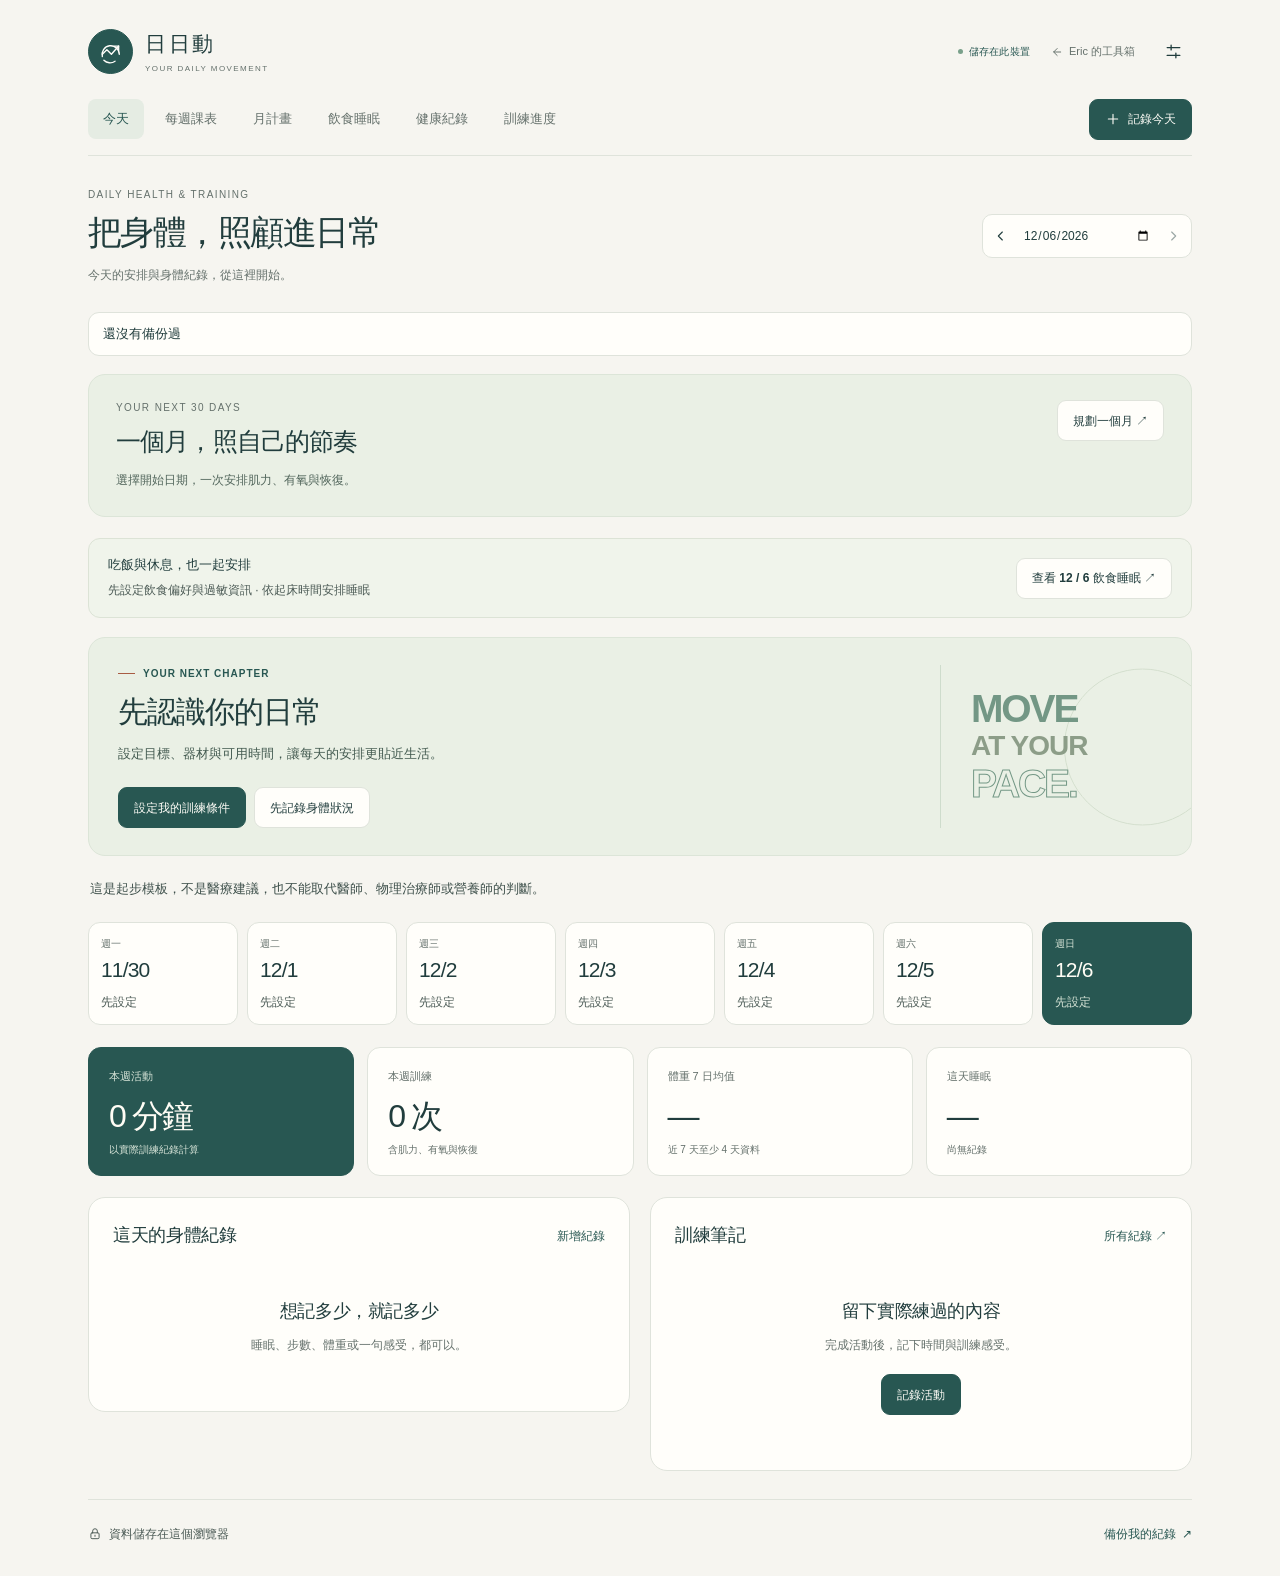
==== commit e3aaea3a: "工具箱：五個新工具、資料保險箱、選單分組，以及勞報單／記帳／健康更新 新工具（資料都只存在瀏覽器，可下載備份）： - 出班器材檢查表 gear/：範例班型、出發打包與收班歸還（歸還地點）、黏頂進度。 " ====
--- a/health-fitness/index.html
+++ b/health-fitness/index.html
@@ -6,7 +6,8 @@
 <meta name="robots" content="noindex,nofollow">
 <meta name="referrer" content="no-referrer">
 <meta name="theme-color" content="#f6f5f0">
-<meta http-equiv="Content-Security-Policy" content="default-src 'none'; script-src 'sha256-aGNfORyYh6LfBxk3DegCM8YhX/6fBc+aoBNDBq9ciTw='; style-src 'unsafe-inline'; img-src data:; connect-src 'none'; base-uri 'none'; form-action 'none'">
+<link rel="icon" href="data:,">
+<meta http-equiv="Content-Security-Policy" content="default-src 'none'; script-src 'sha256-v6f2X0Wb4hBsmm5RIIQQJfqqV9FUUmE3MgbuT2D61/4='; style-src 'unsafe-inline'; img-src data:; connect-src 'none'; base-uri 'none'; form-action 'none'">
 <title>日日動 · 健康紀錄與每日健身規劃</title>
 <style>
 :root {
@@ -14,6 +15,7 @@
   --paper: #fffefa;
   --ink: #213d3d;
   --muted: #65716c;
+  --muted-strong: #4b5a55;
   --line: #dfe3db;
   --green: #285752;
   --teal: #285752;
@@ -103,8 +105,8 @@
 .hero-label { display: flex; align-items: center; gap: 8px; color: var(--green); font-size: 10px; font-weight: 550; letter-spacing: .1em; }
 .hero-label::before { content: ""; width: 17px; height: 1px; background: var(--terracotta); }
 .hero-title { margin: 9px 0 9px; font-size: clamp(23px, 2.7vw, 30px); font-weight: 550; letter-spacing: -.035em; line-height: 1.4; }
-.hero-copy > p:not(.hero-label) { color: #52665c; font-size: 12px; line-height: 1.85; }
-.hero-meta { display: flex; flex-wrap: wrap; gap: 7px 18px; margin-top: 15px; color: #52665c; font-size: 11px; }
+.hero-copy > p:not(.hero-label) { color: #435a50; font-size: 13px; line-height: 1.85; }
+.hero-meta { display: flex; flex-wrap: wrap; gap: 7px 18px; margin-top: 15px; color: #435a50; font-size: 12px; }
 .hero-meta span { display: inline-flex; align-items: center; gap: 6px; }
 .hero-meta svg { width: 14px; height: 14px; }
 .hero-actions { display: flex; align-items: center; flex-wrap: wrap; gap: 8px; position: relative; flex-shrink: 0; }
@@ -115,6 +117,7 @@
 .hero-art span:nth-child(2) { color: #8c9d88; font-size: 28px; letter-spacing: -.035em; }
 .hero-art span:last-child { color: transparent; -webkit-text-stroke: 1px #739785; }
 .plan-note { margin: -7px 1px 21px; padding-left: 12px; border-left: 2px solid #cbb7a2; }
+.phase-tag + .plan-note { margin-top: 8px; }
 .panel { min-width: 0; padding: 24px; border: 1px solid var(--line); border-radius: var(--radius); background: var(--paper); }
 .panel + .panel { margin-top: 20px; }
 .grid-main, .grid-equal { display: grid; gap: 20px; align-items: start; margin-bottom: 20px; }
@@ -126,7 +129,7 @@
 .section-head .muted { margin-top: 5px; }
 .section-head .button, .section-head .text-button { flex-shrink: 0; }
 .section-head .eyebrow { margin-bottom: 4px; }
-.note { color: var(--muted); font-size: 11px; line-height: 1.85; margin-top: 16px; overflow-wrap: anywhere; }
+.note { color: var(--muted-strong); font-size: 12px; line-height: 1.85; margin-top: 16px; overflow-wrap: anywhere; }
 .note a, .muted a, .form-hint a { color: var(--green); text-decoration: underline; text-underline-offset: 3px; }
 .week-strip { display: grid; grid-template-columns: repeat(7, minmax(0, 1fr)); gap: 9px; margin-bottom: 22px; }
 .day-card { display: flex; flex-direction: column; align-items: flex-start; min-width: 0; min-height: 103px; padding: 13px 12px; border: 1px solid var(--line); border-radius: 12px; color: var(--ink); background: var(--paper); text-align: left; line-height: 1.5; }
@@ -134,7 +137,7 @@
 .day-card.selected, .day-card[aria-pressed="true"] { border-color: var(--green); background: var(--green); color: #fffdf5; }
 .day-card > span:first-child { color: var(--muted); font-size: 10px; }
 .day-card .day-date { white-space: nowrap; display: block; margin: 3px 0 8px; font-size: 21px; font-weight: 500; font-variant-numeric: tabular-nums; letter-spacing: -.04em; }
-.day-card .day-kind { display: block; margin-top: auto; color: var(--muted); font-size: 10px; overflow-wrap: anywhere; }
+.day-card .day-kind { display: block; margin-top: auto; color: var(--muted-strong); font-size: 12px; overflow-wrap: anywhere; }
 .day-card { position: relative; }
 .day-dot { position: absolute; top: 11px; right: 10px; display: block; width: 5px; height: 5px; border-radius: 50%; background: var(--terracotta); }
 .day-card.selected .day-dot, .day-card[aria-pressed="true"] .day-dot { background: #e1bc96; }
@@ -146,21 +149,21 @@
 .exercise:last-child { padding-bottom: 1px; }
 .exercise-number { display: grid; place-items: center; width: 28px; height: 28px; margin-top: 1px; border-radius: 8px; background: var(--soft); color: var(--green); font-size: 10px; font-variant-numeric: tabular-nums; }
 .exercise-name { font-size: 13px; font-weight: 550; line-height: 1.7; overflow-wrap: anywhere; }
-.exercise-dose { color: var(--green); font-size: 11px; font-weight: 500; font-variant-numeric: tabular-nums; line-height: 1.8; }
+.exercise-dose { color: var(--green); font-size: 12px; font-weight: 500; font-variant-numeric: tabular-nums; line-height: 1.8; }
 .exercise > .exercise-dose { text-align: right; white-space: nowrap; padding-top: 1px; }
-.exercise-detail { grid-column: 2 / -1; margin-top: 3px; color: var(--muted); font-size: 11px; line-height: 1.8; overflow-wrap: anywhere; }
+.exercise-detail { grid-column: 2 / -1; margin-top: 3px; color: var(--muted-strong); font-size: 12px; line-height: 1.8; overflow-wrap: anywhere; }
 .exercise-name + .exercise-dose, .exercise-name + .exercise-detail { margin-top: 3px; }
 .exercise > div:not(.exercise-number) { min-width: 0; }
 .exercise > .text-button { align-self: start; justify-self: end; margin-top: 1px; font-size: 10px; white-space: nowrap; }
-.routine-note { display: grid; grid-template-columns: 30px minmax(0, 1fr); align-items: baseline; gap: 11px; padding: 12px 14px; border-radius: 9px; background: #f1f4ec; color: var(--muted); font-size: 11px; line-height: 1.9; }
-.routine-note strong { color: var(--green); font-size: 11px; font-weight: 550; }
+.routine-note { display: grid; grid-template-columns: 30px minmax(0, 1fr); align-items: baseline; gap: 11px; padding: 12px 14px; border-radius: 9px; background: #f1f4ec; color: var(--muted-strong); font-size: 12px; line-height: 1.9; }
+.routine-note strong { color: var(--green); font-size: 12px; font-weight: 550; }
 .routine-note p { min-width: 0; overflow-wrap: anywhere; }
 .routine-note + .exercise-list { margin-top: 19px; }
 .exercise-list + .routine-note { margin-top: 20px; }
 .tips { display: grid; grid-template-columns: repeat(auto-fit, minmax(min(100%, 250px), 1fr)); gap: 14px; margin-bottom: 20px; }
 .tip { min-width: 0; padding: 20px; border: 1px solid #e6ded2; border-radius: 13px; background: #f3eee4; }
 .tip h3 { margin-bottom: 8px; }
-.tip p { color: #6e7066; font-size: 11px; line-height: 1.85; }
+.tip p { color: var(--muted-strong); font-size: 12px; line-height: 1.85; }
 .tip .tip-number { display: block; margin-bottom: 10px; color: var(--terracotta); font-size: 10px; letter-spacing: .1em; font-variant-numeric: tabular-nums; }
 .tip.warning { background: #f9eee4; border-color: #e7d6c4; }
 .tips > .tip { margin: 0; }
@@ -180,7 +183,7 @@
 .record-row:last-child { padding-bottom: 2px; }
 .record-date { font-size: 12px; font-weight: 550; font-variant-numeric: tabular-nums; }
 .record-date small { display: block; margin-top: 3px; color: var(--muted); font-size: 10px; font-weight: 400; }
-.record-values { display: flex; flex-wrap: wrap; gap: 4px 15px; min-width: 0; font-size: 11px; font-variant-numeric: tabular-nums; }
+.record-values { display: flex; flex-wrap: wrap; gap: 4px 15px; min-width: 0; font-size: 12px; font-variant-numeric: tabular-nums; }
 .record-row > div { min-width: 0; overflow-wrap: anywhere; }
 .record-values > p, .record-values > small, .record-values > details { flex-basis: 100%; min-width: 0; }
 .record-row > .text-button { justify-self: end; white-space: nowrap; font-size: 11px; }
@@ -238,7 +241,7 @@
 .phase-card.current .phase-number { background: var(--green); color: #fffdf6; }
 .phase-range { display: block; margin-top: 9px; color: var(--muted); font-size: 10px; font-variant-numeric: tabular-nums; line-height: 1.7; overflow-wrap: anywhere; }
 .phase-card h3 { margin-top: 7px; color: var(--ink); font-size: 13px; font-weight: 550; }
-.phase-focus { margin-top: 7px; color: var(--muted); font-size: 11px; line-height: 1.85; overflow-wrap: anywhere; }
+.phase-focus { margin-top: 7px; color: var(--muted-strong); font-size: 12px; line-height: 1.85; overflow-wrap: anywhere; }
 .month-calendar { display: grid; grid-template-columns: repeat(7, minmax(0, 1fr)); gap: 8px; min-width: 0; }
 .month-weekday { min-width: 0; padding: 3px 3px 8px; color: var(--muted); font-size: 11px; line-height: 1.5; text-align: center; }
 .month-spacer { display: block; min-width: 0; border-radius: 11px; background: #edf0e633; pointer-events: none; }
@@ -252,7 +255,7 @@
 .month-day:active { transform: translateY(1px); }
 .month-day-number { display: block; max-width: 100%; color: inherit; font-size: 22px; font-weight: 500; font-variant-numeric: tabular-nums; letter-spacing: -.035em; line-height: 1.35; white-space: nowrap; }
 .month-day-number small { margin-right: 2px; font-size: 11px; font-weight: 400; letter-spacing: 0; }
-.month-day-kind { display: block; max-width: 100%; color: #4e6658; font-size: 11px; font-weight: 500; line-height: 1.6; overflow-wrap: anywhere; }
+.month-day-kind { display: block; max-width: 100%; color: #4e6658; font-size: 12px; font-weight: 500; line-height: 1.6; overflow-wrap: anywhere; }
 .month-day-phase { display: block; max-width: 100%; margin-top: auto; color: var(--muted); font-size: 10px; line-height: 1.6; overflow-wrap: anywhere; }
 .month-day.is-today .month-day-number { text-decoration: underline; text-decoration-thickness: 1px; text-underline-offset: 4px; }
 .month-day.has-session::after { content: ""; position: absolute; top: 12px; right: 9px; width: 5px; height: 5px; border-radius: 50%; background: var(--green); }
@@ -285,7 +288,7 @@
 .care-summary { display: flex; align-items: center; justify-content: space-between; flex-wrap: wrap; gap: 12px 20px; min-width: 0; margin: 19px 0; padding: 16px 19px; border: 1px solid #dce3d6; border-radius: 12px; background: #f0f4eb; }
 .care-summary > div { min-width: 0; }
 .care-summary h3 { color: var(--ink); font-size: 13px; font-weight: 550; }
-.care-summary p { max-width: 66ch; margin-top: 4px; color: var(--muted); font-size: 11px; line-height: 1.8; overflow-wrap: anywhere; }
+.care-summary p { max-width: 66ch; margin-top: 4px; color: var(--muted-strong); font-size: 12px; line-height: 1.8; overflow-wrap: anywhere; }
 .care-summary .eyebrow { margin: 0 0 5px; color: var(--green); font-size: 9px; }
 .care-summary .button, .care-summary .text-button { flex-shrink: 0; }
 .care-summary .section-head { width: 100%; margin: 0; }
@@ -293,6 +296,37 @@
 .care-grid > .panel + .panel { margin-top: 0; }
 .care-grid .section-head { align-items: flex-start; flex-wrap: wrap; gap: 10px; }
 .care-grid .section-head .muted { max-width: 54ch; }
+.training-nutrition { min-width: 0; margin-bottom: 21px; }
+.training-nutrition .section-head { align-items: flex-start; flex-wrap: wrap; gap: 13px 18px; margin-bottom: 14px; }
+.training-nutrition h2 { font-size: 20px; font-weight: 550; letter-spacing: -.025em; line-height: 1.5; overflow-wrap: anywhere; }
+.training-nutrition .section-head > div { min-width: 0; }
+.training-nutrition .muted, .training-nutrition .note, .training-nutrition small, .training-nutrition .eyebrow, .training-nutrition .badge, .training-nutrition .phase-tag { font-size: 12px; }
+.training-nutrition .eyebrow { letter-spacing: .065em; }
+.training-nutrition .muted, .training-nutrition .note { line-height: 1.85; overflow-wrap: anywhere; }
+.training-nutrition > .note:last-child { margin-top: 15px; }
+.training-nutrition-meta { display: flex; align-items: center; flex-wrap: wrap; gap: 8px; min-width: 0; margin: 13px 0 0; }
+.training-nutrition-meta > span, .training-nutrition-meta > small, .training-nutrition-meta > p { display: inline-flex; align-items: center; flex-wrap: wrap; gap: 4px; max-width: 100%; margin: 0; padding: 5px 9px; border: 1px solid #dce4d5; border-radius: 7px; background: #f1f5eb; color: #50694f; font-size: 12px; line-height: 1.6; overflow-wrap: anywhere; }
+.training-nutrition-meta strong { font-weight: 550; }
+.training-nutrition-meta small { font-size: 12px; }
+.training-focus { margin-top: 15px; padding: 11px 14px; border-left: 2px solid #b98b6f; border-radius: 0 8px 8px 0; background: #f7f2e9; color: #5f6958; font-size: 13px; line-height: 1.85; overflow-wrap: anywhere; }
+.training-focus strong { color: var(--ink); font-weight: 550; }
+.fuel-timeline { display: grid; grid-template-columns: repeat(3, minmax(0, 1fr)); align-items: stretch; gap: 12px; min-width: 0; margin-top: 20px; }
+.fuel-step { display: flex; flex-direction: column; align-items: flex-start; min-width: 0; padding: 18px; border: 1px solid #e0e5d8; border-radius: 12px; background: #f8faf3; }
+.fuel-when { display: block; max-width: 100%; color: #63755b; font-size: 12px; font-weight: 500; font-variant-numeric: tabular-nums; line-height: 1.8; white-space: normal; overflow-wrap: anywhere; }
+.fuel-when time, .fuel-when span, .fuel-when small { max-width: 100%; font-size: inherit; white-space: normal; overflow-wrap: anywhere; }
+.fuel-step h3 { margin-top: 8px; color: var(--ink); font-size: 15px; font-weight: 550; line-height: 1.65; overflow-wrap: anywhere; }
+.fuel-items { width: 100%; min-width: 0; margin: 11px 0 0; padding-left: 18px; color: #4f6555; font-size: 13px; line-height: 1.85; }
+.fuel-items li { padding-left: 1px; overflow-wrap: anywhere; }
+.fuel-items li + li { margin-top: 5px; }
+.fuel-items li::marker { color: #91a785; }
+.fuel-note { width: 100%; margin-top: 13px; padding-top: 11px; border-top: 1px solid #e0e7d6; color: var(--muted); font-size: 12px; line-height: 1.85; overflow-wrap: anywhere; }
+.fuel-step small { font-size: 12px; }
+.meal-purpose { display: inline-flex; align-items: center; max-width: 100%; margin-top: 9px; padding: 4px 8px; border: 1px solid #dce5d2; border-radius: 6px; background: #eef4e7; color: #4d6c46; font-size: 12px; font-weight: 400; line-height: 1.7; overflow-wrap: anywhere; }
+.meal-purpose small { font-size: inherit; }
+.care-summary.compact { gap: 10px 17px; padding: 14px 17px; }
+.care-summary .training-nutrition-meta { margin-top: 8px; }
+.care-summary .training-focus { margin-top: 8px; padding: 0; border: 0; border-radius: 0; background: transparent; font-size: 12px; }
+.care-summary small { font-size: 12px; }
 .meal-list { display: grid; grid-template-columns: minmax(0, 1fr); gap: 11px; min-width: 0; margin-top: 17px; }
 .meal-card { min-width: 0; padding: 16px 17px; border: 1px solid #e1e6da; border-radius: 11px; background: #fbfcf6; }
 .meal-label { display: flex; align-items: center; gap: 7px; margin: 0 0 6px; color: #6b765f; font-size: 10px; font-weight: 500; letter-spacing: .075em; line-height: 1.6; }
@@ -302,7 +336,7 @@
 .meal-items li { padding-left: 2px; overflow-wrap: anywhere; }
 .meal-items li + li { margin-top: 3px; }
 .meal-items li::marker { color: #9aae93; font-size: .85em; }
-.meal-tip { margin-top: 11px; padding-top: 10px; border-top: 1px solid #e6eadd; color: var(--muted); font-size: 11px; line-height: 1.85; overflow-wrap: anywhere; }
+.meal-tip { margin-top: 11px; padding-top: 10px; border-top: 1px solid #e6eadd; color: var(--muted-strong); font-size: 12px; line-height: 1.85; overflow-wrap: anywhere; }
 .sleep-timeline { position: relative; display: grid; gap: 0; min-width: 0; margin: 19px 0 0; padding-left: 19px; }
 .sleep-timeline::before { content: ""; position: absolute; top: 29px; bottom: 29px; left: 3px; width: 1px; background: #c9d8c5; }
 .sleep-event { position: relative; display: grid; grid-template-columns: 103px minmax(0, 1fr); align-items: center; column-gap: 18px; min-width: 0; min-height: 87px; padding: 13px 0; border-bottom: 1px solid var(--line); }
@@ -316,15 +350,15 @@
 .sleep-event > .time-date { grid-column: 1; grid-row: 1; }
 .sleep-event > .time-value { grid-column: 1; grid-row: 2; }
 .sleep-event > .time-label { grid-column: 2; grid-row: 1 / 3; }
-.care-tips { margin-top: 19px; padding: 14px 16px; border: 1px solid #e0e6d6; border-radius: 10px; background: #f0f4e9; color: #5b6d55; font-size: 11px; line-height: 1.9; overflow-wrap: anywhere; }
+.care-tips { margin-top: 19px; padding: 14px 16px; border: 1px solid #e0e6d6; border-radius: 10px; background: #f0f4e9; color: var(--muted-strong); font-size: 12px; line-height: 1.9; overflow-wrap: anywhere; }
 .care-tips h3 { margin-bottom: 7px; color: var(--green); font-size: 12px; font-weight: 550; }
 .care-tips p + p { margin-top: 8px; }
 .care-tips ul, .care-tips ol { margin: 0; padding-left: 17px; }
 ul.care-tips, ol.care-tips { padding-left: 32px; }
 .care-tips li + li { margin-top: 7px; }
 .care-tips li::marker { color: #8caa82; }
-.care-source-links { display: flex; align-items: center; flex-wrap: wrap; gap: 3px 17px; margin-top: 17px; padding-top: 12px; border-top: 1px solid var(--line); color: var(--muted); font-size: 10px; line-height: 1.7; }
-.care-source-links a { display: inline-flex; align-items: center; min-height: 34px; max-width: 100%; color: var(--green); font-size: 10px; text-decoration: underline; text-underline-offset: 3px; overflow-wrap: anywhere; }
+.care-source-links { display: flex; align-items: center; flex-wrap: wrap; gap: 3px 17px; margin-top: 17px; padding-top: 12px; border-top: 1px solid var(--line); color: var(--muted-strong); font-size: 12px; line-height: 1.7; }
+.care-source-links a { display: inline-flex; align-items: center; min-height: 34px; max-width: 100%; color: var(--green); font-size: 12px; text-decoration: underline; text-underline-offset: 3px; overflow-wrap: anywhere; }
 .care-source-links a:hover { color: #183f3b; text-decoration-thickness: 2px; }
 .care-source-links a:active { opacity: .75; }
 .care-log-list { display: grid; gap: 0; min-width: 0; }
@@ -340,13 +374,13 @@
 .care-log-entry > .text-button { font-size: 11px; white-space: nowrap; }
 .care-log-entry > .note { grid-column: 1 / -1; margin-top: 0; }
 .care-log-entry .record-date { display: block; font-size: 11px; }
-.care-status { display: inline-flex; align-items: center; max-width: 100%; padding: 4px 9px; border: 1px solid #d9e3d2; border-radius: 6px; background: #edf3e7; color: #54704e; font-size: 10px; font-weight: 500; line-height: 1.6; overflow-wrap: anywhere; }
+.care-status { display: inline-flex; align-items: center; max-width: 100%; padding: 4px 9px; border: 1px solid #d9e3d2; border-radius: 6px; background: #edf3e7; color: #54704e; font-size: 12px; font-weight: 500; line-height: 1.6; overflow-wrap: anywhere; }
 .care-status[data-status="setup"], .care-status.setup { border-color: #dfe3d8; background: #f0f2eb; color: var(--muted); }
 .care-status[data-status="review"], .care-status.review { border-color: #e4d6c6; background: #f6ede2; color: #805d45; }
 .care-form-section { min-width: 0; margin-top: 22px; padding-top: 18px; border-top: 1px solid var(--line); }
 .care-form-section:first-child { margin-top: 0; padding-top: 0; border-top: 0; }
 .care-form-section > h3, .care-form-section > legend { margin-bottom: 13px; color: var(--ink); font-size: 14px; font-weight: 550; line-height: 1.7; }
-.care-form-section > p { margin-bottom: 14px; color: var(--muted); font-size: 11px; line-height: 1.85; }
+.care-form-section > p { margin-bottom: 14px; color: var(--muted-strong); font-size: 12px; line-height: 1.85; }
 .care-form-section .checkbox-line + .checkbox-line { margin-top: 10px; }
 .care-form-section .form-hint { margin-bottom: 15px; }
 .data-table { max-width: 100%; margin-top: 18px; color: var(--muted); font-size: 11px; overflow-x: auto; }
@@ -357,7 +391,7 @@
 .data-table th { color: var(--ink); font-weight: 500; }
 .data-table th:first-child, .data-table td:first-child { text-align: left; }
 .settings-grid { display: grid; grid-template-columns: repeat(2, minmax(0, 1fr)); gap: 20px; align-items: start; }
-.settings-grid p { margin-top: 9px; color: var(--muted); font-size: 12px; line-height: 1.85; }
+.settings-grid p { margin-top: 9px; color: var(--muted-strong); font-size: 12px; line-height: 1.85; }
 .settings-grid .button-row { margin-top: 18px; }
 .facts { display: grid; gap: 0; margin: 16px 0 0; }
 .facts > div { display: flex; align-items: baseline; justify-content: space-between; gap: 15px; padding: 10px 0; border-bottom: 1px solid var(--line); font-size: 12px; }
@@ -368,12 +402,12 @@
 .button-row { display: flex; align-items: center; flex-wrap: wrap; gap: 9px; }
 .danger-zone { margin-top: 21px; padding-top: 17px; border-top: 1px solid var(--line); }
 .danger-zone h3 { color: var(--red); }
-.danger-zone p { font-size: 11px; }
+.danger-zone p { font-size: 12px; }
 .alert { margin: 8px 0 16px; padding: 13px 16px; border: 1px solid #e1c4b8; border-radius: 10px; background: #fff2e9; color: #884635; font-size: 12px; line-height: 1.85; overflow-wrap: anywhere; }
 .alert a { text-decoration: underline; }
-.app-footer { display: flex; align-items: center; justify-content: space-between; gap: 16px; margin-top: 28px; padding: 21px 0 29px; border-top: 1px solid var(--line); color: var(--muted); font-size: 10px; }
+.app-footer { display: flex; align-items: center; justify-content: space-between; gap: 16px; margin-top: 28px; padding: 21px 0 29px; border-top: 1px solid var(--line); color: var(--muted-strong); font-size: 12px; }
 .footer-note { display: inline-flex; align-items: center; gap: 7px; }
-.app-footer .text-button { font-size: 10px; }
+.app-footer .text-button { font-size: 12px; }
 dialog { width: min(610px, calc(100% - 32px)); max-width: none; max-height: calc(100dvh - 40px); padding: 27px; border: 1px solid var(--line); border-radius: 19px; background: var(--paper); color: var(--ink); overflow-y: auto; overscroll-behavior: contain; box-shadow: 0 24px 90px #193d3729; }
 dialog::backdrop { background: #203d3959; backdrop-filter: blur(3px); }
 .dialog-heading { display: flex; align-items: center; justify-content: space-between; gap: 15px; margin-bottom: 22px; }
@@ -383,9 +417,9 @@
 #dialog-form, #dialog-body { min-width: 0; }
 .form-grid { display: grid; grid-template-columns: repeat(2, minmax(0, 1fr)); gap: 16px; }
 .field { display: block; min-width: 0; }
-.field > span, .field-label { display: block; margin-bottom: 6px; color: var(--muted); font-size: 11px; }
-.field > label { display: block; margin-bottom: 6px; color: var(--muted); font-size: 11px; }
-.field small { display: block; margin-top: 6px; color: var(--muted); font-size: 10px; line-height: 1.7; }
+.field > span, .field-label { display: block; margin-bottom: 6px; color: var(--muted-strong); font-size: 12px; }
+.field > label { display: block; margin-bottom: 6px; color: var(--muted-strong); font-size: 12px; }
+.field small { display: block; margin-top: 6px; color: var(--muted-strong); font-size: 12px; line-height: 1.7; }
 .field.wide, .wide { grid-column: 1 / -1; }
 input, select, textarea { display: block; width: 100%; min-width: 0; min-height: 42px; padding: 9px 11px; border: 1px solid #d7ddd2; border-radius: 8px; background: #fffefa; font-size: 13px; line-height: 1.5; }
 input::placeholder, textarea::placeholder { color: #919a90; opacity: 1; }
@@ -398,11 +432,11 @@
 .checkbox-line input { flex: 0 0 17px; width: 17px; height: 17px; min-height: 0; margin: 3px 0 0; padding: 0; accent-color: var(--green); }
 .checkbox-line span { margin: 0; color: inherit; font-size: inherit; }
 .chip-group { display: flex; flex-wrap: wrap; gap: 7px; }
-.chip { display: inline-flex; align-items: center; justify-content: center; gap: 6px; min-height: 36px; padding: 6px 10px; border: 1px solid var(--line); border-radius: 8px; background: var(--paper); font-size: 11px; cursor: pointer; }
+.chip { display: inline-flex; align-items: center; justify-content: center; gap: 6px; min-height: 44px; padding: 6px 10px; border: 1px solid var(--line); border-radius: 8px; background: var(--paper); font-size: 12px; cursor: pointer; }
 .chip input { width: 14px; height: 14px; min-height: 0; margin: 0; padding: 0; accent-color: var(--green); }
 .chip:has(input:checked) { border-color: #9bb7a4; background: #e9f0e5; color: var(--green); }
 .chip:has(input:focus-visible) { outline: 3px solid #91b4a3; outline-offset: 3px; }
-.form-hint { margin: 0 0 17px; padding: 12px 14px; border-radius: 9px; background: #f0f3eb; color: #617061; font-size: 11px; line-height: 1.85; }
+.form-hint { margin: 0 0 17px; padding: 12px 14px; border-radius: 9px; background: #f0f3eb; color: var(--muted-strong); font-size: 12px; line-height: 1.85; }
 .form-hint strong { color: var(--ink); font-weight: 550; }
 .warning { color: #85523e; border-color: #e4d2bf; background: #f7eee4; }
 .form-hint.warning { color: #85523e; background: #f7eee4; }
@@ -426,6 +460,29 @@
 body:has(#rest-timer:not([hidden])) .app-shell { padding-bottom: 81px; }
 body:has(#rest-timer:not([hidden])) #toast { bottom: max(100px, calc(env(safe-area-inset-bottom) + 80px)); }
 .noscript-note { max-width: 600px; margin: 24px auto; padding: 18px; color: var(--red); font-size: 13px; text-align: center; }
+
+/* 安全提醒、免責說明、量測提醒、備份提醒（批次 1） */
+.stop-card { margin: 0 0 21px; padding: 16px 20px; border: 1px solid #e4cdbd; border-left: 4px solid var(--terracotta); border-radius: 12px; background: var(--warm); color: var(--ink); font-size: 14px; line-height: 1.8; overflow-wrap: anywhere; }
+.stop-card strong { color: #7d3f2b; font-weight: 600; }
+.panel + .stop-card { margin-top: 16px; }
+.disclaimer { margin: 0 0 21px; padding: 0 2px; color: #3f514c; font-size: 13px; line-height: 1.8; overflow-wrap: anywhere; }
+.measure-note { padding: 10px 13px; border-radius: 9px; background: #f0f3eb; color: #3f514c; font-size: 13px; line-height: 1.75; overflow-wrap: anywhere; }
+.field.measure-note { margin: 0; }
+.note.measure-note { margin-top: 14px; font-size: 13px; color: #3f514c; }
+.backup-line { display: flex; align-items: center; justify-content: space-between; flex-wrap: wrap; gap: 2px 16px; margin: 0 0 18px; padding: 6px 14px; border: 1px solid var(--line); border-radius: 11px; background: var(--paper); color: var(--muted-strong); font-size: 13px; line-height: 1.7; }
+.backup-line p { display: flex; flex-wrap: wrap; gap: 0 12px; min-width: 0; margin: 0; padding: 4px 0; }
+.backup-line strong { color: var(--ink); font-weight: 550; }
+.backup-line .text-button { min-height: 36px; font-size: 13px; flex-shrink: 0; }
+.backup-line.stale { border-color: #e4d2bf; border-left: 4px solid var(--terracotta); background: var(--warm); color: #6b3f2e; }
+.backup-line.stale strong { color: #5f3626; }
+/* 設定頁「最近備份」時間異常的那一句說明：與今天頁提醒底色同一組顏色（對比約 7.4:1） */
+.settings-grid .backup-odd-note { margin: 14px 0 0; padding: 8px 14px; border: 1px solid #e4d2bf; border-left: 4px solid var(--terracotta); border-radius: 11px; background: var(--warm); color: #6b3f2e; font-size: 13px; line-height: 1.7; overflow-wrap: anywhere; }
+/* 編輯既有健康紀錄時改日期的說明：空的時候高度為 0（保留在無障礙樹裡讓朗讀器能播報），有字時才露出（文字對底色約 5.6:1） */
+.date-move-note .form-hint { margin: 10px 0 0; font-size: 13px; line-height: 1.7; overflow-wrap: anywhere; }
+@media (max-width: 560px) {
+  .stop-card { padding: 14px 16px; }
+  .backup-line .text-button { min-height: 44px; }
+}
 
 @media (max-width: 1000px) {
   .app-shell { padding: 0 26px; }
@@ -451,6 +508,8 @@
   .care-grid { gap: 16px; }
   .meal-card { padding: 15px 16px; }
   .sleep-event { grid-template-columns: 91px minmax(0, 1fr); column-gap: 14px; }
+  .fuel-timeline { gap: 10px; }
+  .fuel-step { padding: 16px; }
 }
 
 @media (max-width: 760px) {
@@ -468,7 +527,7 @@
   .month-actions { justify-content: flex-start; }
   .month-phases { grid-template-columns: repeat(2, minmax(0, 1fr)); }
   .month-summary { grid-template-columns: repeat(2, minmax(0, 1fr)); }
-  .phase-focus { font-size: 11px; }
+  .phase-focus { font-size: 12px; }
   .navigation { flex-wrap: wrap; gap: 9px; }
   .navigation nav { display: grid; grid-template-columns: repeat(6, minmax(0, 1fr)); flex: 1 0 100%; width: 100%; gap: 3px; }
   .nav-button { min-width: 0; min-height: 44px; padding: 8px 5px; font-size: 12px; }
@@ -477,6 +536,8 @@
   .care-grid { grid-template-columns: minmax(0, 1fr); }
   .care-summary { gap: 10px 17px; }
   .sleep-event { grid-template-columns: 108px minmax(0, 1fr); }
+  .fuel-timeline { grid-template-columns: minmax(0, 1fr); gap: 11px; }
+  .fuel-step { padding: 17px 18px; }
 }
 
 @media (max-width: 560px) {
@@ -514,16 +575,16 @@
   .panel + .panel { margin-top: 16px; }
   h2 { font-size: 17px; }
   .section-head { gap: 10px; margin-bottom: 17px; }
-  .section-head .muted { font-size: 11px; }
+  .section-head .muted { font-size: 12px; }
   .hero { flex-direction: column; gap: 19px; padding: 23px 21px; margin-bottom: 17px; border-radius: 14px; }
   .hero-title { margin: 9px 0; font-size: 26px; }
-  .hero-copy > p:not(.hero-label) { font-size: 11px; }
-  .hero-meta { gap: 5px 13px; margin-top: 13px; font-size: 10px; }
+  .hero-copy > p:not(.hero-label) { font-size: 12px; }
+  .hero-meta { gap: 5px 13px; margin-top: 13px; font-size: 12px; }
   .hero-actions { flex-direction: row; align-items: center; width: 100%; }
   .hero-actions .button { min-height: 40px; }
   .hero-copy .hero-actions { margin-top: 18px; }
   .hero-art { display: none; }
-  .plan-note { margin: -5px 1px 18px; font-size: 10px; }
+  .plan-note { margin: -5px 1px 18px; }
   .onboarding { flex-direction: column; gap: 16px; padding: 22px 21px; margin-bottom: 17px; border-radius: 14px; }
   .onboarding p { font-size: 11px; }
   .onboarding .button { min-height: 40px; }
@@ -531,22 +592,22 @@
   .day-card { align-items: center; min-height: 92px; padding: 10px 3px; border-radius: 9px; text-align: center; }
   .day-card > span:first-child { font-size: 9px; }
   .day-card .day-date { font-size: 14px; margin: 4px 0 6px; }
-  .day-card .day-kind { font-size: 9px; line-height: 1.6; }
+  .day-card .day-kind { font-size: 10px; line-height: 1.6; } /* 一週七格擠在手機寬度內；暫停等狀態在下方課表區以 14px 以上的字另行寫明 */
   .day-dot { top: 6px; right: 4px; width: 4px; height: 4px; }
   .panel + .week-strip { margin-top: 17px; }
   .exercise { grid-template-columns: 27px minmax(0, 1fr); gap: 4px 10px; padding: 15px 0; }
   .exercise-number { width: 26px; height: 27px; }
   .exercise-name { font-size: 12px; }
   .exercise > .exercise-dose { grid-column: 2; text-align: left; white-space: normal; padding-top: 0; }
-  .exercise-detail { font-size: 10px; }
-  .exercise-dose { font-size: 11px; }
+  .exercise-detail { font-size: 12px; }
+  .exercise-dose { font-size: 12px; }
   .exercise > .text-button { grid-column: 2; grid-row: 2; justify-self: start; margin-top: 3px; padding: 4px 0; font-size: 10px; }
-  .routine-note { grid-template-columns: 27px minmax(0, 1fr); gap: 9px; padding: 11px 12px; font-size: 10px; }
-  .routine-note strong { font-size: 10px; }
+  .routine-note { grid-template-columns: 27px minmax(0, 1fr); gap: 9px; padding: 11px 12px; font-size: 12px; }
+  .routine-note strong { font-size: 12px; }
   .record-row { grid-template-columns: minmax(0, 1fr) auto; gap: 7px 10px; padding: 15px 0; }
   .record-date { grid-column: 1; }
   .record-date small { display: inline; margin-left: 6px; }
-  .record-values { grid-column: 1; grid-row: 2; gap: 3px 12px; font-size: 11px; }
+  .record-values { grid-column: 1; grid-row: 2; gap: 3px 12px; font-size: 12px; }
   .record-row > .button, .record-row > .icon-button, .record-row > .button-row, .record-row > .text-button { grid-column: 2; grid-row: 1 / 3; }
   .record-row > .text-button { align-self: center; }
   .record-row .button-row { flex-direction: column; gap: 4px; }
@@ -555,7 +616,7 @@
   .empty { padding: 27px 20px; }
   .empty p { font-size: 11px; }
   .settings-grid { gap: 16px; }
-  .settings-grid p { font-size: 11px; }
+  .settings-grid p { font-size: 12px; }
   .facts > div { font-size: 11px; }
   .app-footer { align-items: flex-start; flex-direction: column; gap: 9px; margin-top: 23px; padding: 20px 0 max(25px, env(safe-area-inset-bottom)); }
   dialog { width: calc(100% - 24px); max-height: calc(100dvh - 24px); padding: 22px 19px; border-radius: 16px; }
@@ -563,16 +624,16 @@
   .dialog-heading h2 { font-size: 22px; }
   .form-grid { gap: 14px 12px; }
   input, select, textarea { font-size: 16px; padding: 9px 10px; }
-  .field > span, .field-label, .field > label { font-size: 11px; }
-  .field small { font-size: 10px; }
+  .field > span, .field-label, .field > label { font-size: 12px; }
+  .field small { font-size: 12px; }
   .session-exercise { padding: 12px; }
   .set-row { grid-template-columns: 23px repeat(3, minmax(0, 1fr)); gap: 6px; }
   .set-row input { font-size: 16px; padding: 8px 6px; }
   .set-row .mini-label { font-size: 9px; }
   .metric-select select, select.metric-select { font-size: 16px; max-width: 160px; }
   .chip-group { gap: 6px; }
-  .chip { padding: 6px 9px; min-height: 37px; font-size: 11px; }
-  .form-hint { padding: 11px 12px; font-size: 11px; }
+  .chip { padding: 6px 9px; min-height: 44px; font-size: 12px; }
+  .form-hint { padding: 11px 12px; font-size: 12px; }
   .dialog-actions { margin-top: 21px; padding-top: 16px; }
   .dialog-actions .button { min-height: 42px; padding: 10px 17px; }
   .data-table th, .data-table td { padding: 7px 5px; font-size: 10px; }
@@ -597,14 +658,14 @@
   .phase-number { min-width: 24px; height: 24px; font-size: 10px; }
   .phase-range { font-size: 10px; margin-top: 8px; }
   .phase-card h3 { font-size: 12px; }
-  .phase-focus { margin-top: 6px; font-size: 11px; line-height: 1.8; }
+  .phase-focus { margin-top: 6px; font-size: 12px; line-height: 1.8; }
   .month-calendar { gap: 5px; }
   .month-weekday { padding: 3px 0 6px; font-size: 10px; }
   .month-spacer { border-radius: 8px; }
   .month-day { align-items: center; gap: 5px; min-height: 94px; padding: 11px 3px 9px; border-radius: 8px; text-align: center; }
   .month-day-number { font-size: clamp(14px, 3.8vw, 18px); letter-spacing: -.04em; }
   .month-day-number small { display: block; margin-right: 0; font-size: 9px; }
-  .month-day-kind { font-size: 10px; line-height: 1.55; }
+  .month-day-kind { font-size: 12px; line-height: 1.5; }
   .month-day-phase { font-size: 10px; line-height: 1.5; }
   .month-day.has-session::after { top: 7px; right: 4px; width: 4px; height: 4px; }
   .month-legend { gap: 7px 12px; margin-top: 14px; font-size: 10px; }
@@ -618,7 +679,7 @@
   .care-intro .button { min-height: 44px; }
   .care-summary { margin: 17px 0; padding: 15px 17px; border-radius: 11px; }
   .care-summary h3 { font-size: 13px; }
-  .care-summary p { font-size: 11px; }
+  .care-summary p { font-size: 12px; }
   .care-summary .button { min-height: 44px; }
   .care-summary > .text-button { min-height: 44px; }
   .care-grid { gap: 16px; margin-bottom: 17px; }
@@ -626,21 +687,34 @@
   .meal-card { padding: 15px; }
   .meal-card h3 { font-size: 14px; }
   .meal-items { font-size: 12px; line-height: 1.9; }
-  .meal-tip { font-size: 11px; }
+  .meal-tip { font-size: 12px; }
   .sleep-timeline { margin-top: 16px; }
   .sleep-event { grid-template-columns: 97px minmax(0, 1fr); min-height: 83px; column-gap: 14px; }
   .sleep-event .time-value { font-size: 25px; }
   .sleep-event .time-label { font-size: 12px; }
-  .care-tips { margin-top: 17px; padding: 13px 14px; font-size: 11px; }
+  .care-tips { margin-top: 17px; padding: 13px 14px; font-size: 12px; }
   ul.care-tips, ol.care-tips { padding-left: 30px; }
   .care-source-links { gap: 2px 14px; margin-top: 15px; padding-top: 9px; }
-  .care-source-links a { min-height: 44px; font-size: 11px; }
+  .care-source-links a { min-height: 44px; font-size: 12px; }
   .care-log-entry { gap: 7px 12px; padding: 15px 0; }
   .care-log-entry p { font-size: 12px; }
   .care-log-entry > .text-button { min-height: 44px; padding: 6px 2px; }
-  .care-status { font-size: 10px; }
+  .care-status { font-size: 12px; }
   .care-form-section { margin-top: 21px; padding-top: 17px; }
   .care-form-section > h3, .care-form-section > legend { font-size: 14px; }
+  .training-nutrition { margin-bottom: 17px; }
+  .training-nutrition h2 { font-size: 19px; }
+  .training-nutrition .section-head { gap: 11px; margin-bottom: 13px; }
+  .training-nutrition-meta { gap: 7px; margin-top: 12px; }
+  .training-nutrition-meta > span, .training-nutrition-meta > small, .training-nutrition-meta > p { padding: 5px 8px; font-size: 12px; }
+  .training-focus { margin-top: 13px; padding: 11px 12px; font-size: 13px; }
+  .fuel-timeline { margin-top: 17px; }
+  .fuel-step { padding: 16px; border-radius: 11px; }
+  .fuel-when { font-size: 12px; }
+  .fuel-step h3 { font-size: 15px; }
+  .fuel-items { font-size: 13px; }
+  .fuel-note { font-size: 12px; }
+  .meal-purpose { font-size: 12px; }
 }
 
 @media (max-width: 370px) {
@@ -733,8 +807,8 @@
 })(typeof globalThis !== 'undefined' ? globalThis : this, function () {
   'use strict';
 
-  const SCHEMA = 'eric-health/3';
-  const LEGACY_SCHEMAS = ['eric-health/1', 'eric-health/2'];
+  const SCHEMA = 'eric-health/4';
+  const LEGACY_SCHEMAS = ['eric-health/1', 'eric-health/2', 'eric-health/3'];
   const MAX_BYTES = 20 * 1024 * 1024;
   const FIRST_DATE = '1900-01-01';
   const GOALS = ['habit', 'strength', 'fitness', 'fatloss'];
@@ -1006,7 +1080,7 @@
     return value;
   }
 
-  function cleanCareProfile(input) {
+  function cleanCareProfile(input, allowMissingTrainingTime) {
     if (input === null) return null;
     const value = object(input, '飲食睡眠設定');
     const allergens = list(value.allergens, '過敏原', ALLERGENS.length).map(function (allergen) { return choice(allergen, ALLERGENS, '過敏原'); });
@@ -1018,6 +1092,8 @@
     if (allergyStatus === 'listed' && !hasAllergies) fail('食物過敏狀態', '請至少選擇一項過敏原，或填寫其他過敏。');
     const sleepHours = number(value.sleepHours, '睡眠預留時數', 7, 9, false, true);
     if (sleepHours !== null && !Number.isInteger(sleepHours * 2)) fail('睡眠預留時數', '請以半小時為單位設定，範圍為 7–9 小時。');
+    const hasTrainingTime = Object.prototype.hasOwnProperty.call(value, 'trainingTime');
+    if (!hasTrainingTime && !allowMissingTrainingTime) fail('訓練開始時間', '此版本設定必須包含 trainingTime，未設定時請使用 null。');
     return {
       diet: choice(value.diet, ['omnivore', 'vegetarian', 'vegan'], '飲食型態'),
       mealMode: choice(value.mealMode, ['out', 'home', 'mixed'], '用餐方式'),
@@ -1025,6 +1101,7 @@
       allergens: allergens,
       otherAllergies: otherAllergies,
       nutritionCare: choice(value.nutritionCare, ['none', 'yes', 'unsure'], '專業飲食照護需求'),
+      trainingTime: hasTrainingTime ? clockTime(value.trainingTime, '訓練開始時間') : null,
       wakeTime: clockTime(value.wakeTime, '預計起床時間'),
       sleepHours: sleepHours,
       schedule: choice(value.schedule, ['regular', 'shift', 'unsure'], '作息型態'),
@@ -1058,20 +1135,24 @@
     const lastBackupAt = text(settings.lastBackupAt, '備份時間', 30, false);
     if (lastBackupAt) {
       const timestamp = new Date(lastBackupAt);
-      if (!/^\d{4}-\d{2}-\d{2}T\d{2}:\d{2}:\d{2}\.\d{3}Z$/.test(lastBackupAt) || !Number.isFinite(timestamp.getTime()) || timestamp.toISOString() !== lastBackupAt || lastBackupAt.slice(0, 10) < FIRST_DATE || timestamp.getTime() > Date.now()) fail('備份時間', '請使用有效且不晚於現在的 ISO 時間。');
+      // The backup time is informational. A value later than this device's clock
+      // (device date once set wrong, a clock corrected backwards, a backup file from
+      // another device) must never lock the records or block saving and backing up;
+      // the page labels it 時間異常 instead. Format and lower-bound checks stay strict.
+      if (!/^\d{4}-\d{2}-\d{2}T\d{2}:\d{2}:\d{2}\.\d{3}Z$/.test(lastBackupAt) || !Number.isFinite(timestamp.getTime()) || timestamp.toISOString() !== lastBackupAt || lastBackupAt.slice(0, 10) < FIRST_DATE) fail('備份時間', '請使用有效的 ISO 時間（例如 2026-01-01T00:00:00.000Z）。');
     }
     const checkins = list(value.checkins, '健康紀錄', 100000).map(function (item, index) { return cleanCheckin(item, index, latest); });
     const sessions = list(value.sessions, '訓練紀錄', 100000).map(function (item, index) { return cleanSession(item, index, latest); });
-    // Version 1 backups may lack program; versions 2 and 3 require it. Care
-    // fields are required in v3 and added only when missing from older backups.
-    // Always output v3 so older clients reject instead of dropping new records.
+    // Version 1 may lack program; v2 onward require it. Care fields remain
+    // mandatory from v3. Only v1-v3 may omit trainingTime inside careProfile.
+    // Always output v4 so older clients reject instead of dropping new fields.
     const hasProgram = Object.prototype.hasOwnProperty.call(value, 'program');
     if (!hasProgram && value.schema !== 'eric-health/1') fail('月計畫', '此版本資料必須包含 program 欄位，未建立時請使用 null。');
     const program = hasProgram ? cleanProgram(value.program, latest) : null;
     const hasCareProfile = Object.prototype.hasOwnProperty.call(value, 'careProfile');
     const hasCareLogs = Object.prototype.hasOwnProperty.call(value, 'careLogs');
-    if (value.schema === SCHEMA && (!hasCareProfile || !hasCareLogs)) fail('飲食睡眠資料', '此版本資料必須包含 careProfile 與 careLogs，未設定時分別使用 null 與空陣列。');
-    const careProfile = hasCareProfile ? cleanCareProfile(value.careProfile) : null;
+    if ((value.schema === SCHEMA || value.schema === 'eric-health/3') && (!hasCareProfile || !hasCareLogs)) fail('飲食睡眠資料', '此版本資料必須包含 careProfile 與 careLogs，未設定時分別使用 null 與空陣列。');
+    const careProfile = hasCareProfile ? cleanCareProfile(value.careProfile, value.schema !== SCHEMA) : null;
     const careLogs = hasCareLogs ? list(value.careLogs, '飲食睡眠紀錄', 100000).map(function (item, index) { return cleanCareLog(item, index, latest); }) : [];
     const ids = new Set();
     if (program) ids.add(program.id);
@@ -1370,6 +1451,8 @@
   // clock calculations are product templates, not official meal prescriptions.
   // https://www.mohw.gov.tw/cp-4251-50222-1.html
   // https://www.cdc.gov/sleep/about/index.html
+  // https://www.mayoclinic.org/healthy-lifestyle/fitness/in-depth/exercise/art-20045506
+  // https://www.mayoclinichealthsystem.org/hometown-health/speaking-of-health/5-nutrition-tips-to-maximize-your-workouts
   const DAY_MS = 86400000;
   const ALLERGENS = ['milk', 'egg', 'soy', 'wheat', 'gluten', 'peanut', 'nuts', 'sesame', 'fish', 'shellfish'];
   const PLANT_DIETS = ['omnivore', 'vegetarian', 'vegan'];
@@ -1505,7 +1588,7 @@
   }
 
   function missingMeal(id) {
-    return { id: id, label: MEAL_LABELS[id], title: '這餐需要另外搭配', items: [], tip: '目前食材庫沒有符合全部條件的組合。請依已知可食用的食材，與營養師另行討論搭配。' };
+    return { id: id, label: MEAL_LABELS[id], title: '這餐需要另外搭配', items: [], purpose: '先確認符合飲食方式與過敏限制的搭配。', tip: '目前食材庫沒有符合全部條件的組合。請依已知可食用的食材，與營養師另行討論搭配。' };
   }
 
   function buildMeal(id, option, care) {
@@ -1517,15 +1600,15 @@
     const ids = [grain, protein].concat(vegetables, [fruit]);
     const extra = select(option.extra, care);
     if (extra) ids.push(extra);
-    return { id: id, label: MEAL_LABELS[id], title: FOOD[grain].name + '與' + FOOD[protein].name + '餐盤', items: ids.map(function (foodId) { return FOOD[foodId].detail; }), tip: mealTip(care) };
+    return { id: id, label: MEAL_LABELS[id], title: FOOD[grain].name + '與' + FOOD[protein].name + '餐盤', items: ids.map(function (foodId) { return FOOD[foodId].detail; }), purpose: '保留主食、蛋白質食物與蔬果的均衡搭配。', tip: mealTip(care) };
   }
 
   function trainingGoal(state, date) {
     const program = state.program;
-    return program && date >= program.startDate && date <= program.endDate ? program.profile.goal : state.profile.goal;
-  }
-
-  function nutritionPlan(state, date, trainingKind) {
+    return program && date >= program.startDate && date <= program.endDate ? program.profile.goal : state.profile ? state.profile.goal : null;
+  }
+
+  function nutritionPlan(state, date, training) {
     const scope = ageStatus(state);
     if (scope === 'setup') return nutritionResult('setup', '先完成基本設定', '請先在設定填寫年齡等基本資料，再建立飲食偏好。這份通用餐食模板適用於 18–64 歲成人。');
     if (scope === 'review') return nutritionResult('review', '飲食需求需要另外規劃', '目前年齡不在 18–64 歲通用模板範圍。可保留飲食紀錄，並依自己的需求與營養師另行討論。');
@@ -1539,7 +1622,8 @@
 
     const dayNumber = Math.floor(new Date(date + 'T00:00:00.000Z').getTime() / DAY_MS);
     const rotation = ((dayNumber % 7) + 7) % 7;
-    const result = nutritionResult('ready', '當日餐食搭配', SOURCE_NOTE);
+    const mealTitle = training.kind === 'strength' ? (training.goal === 'strength' ? '增肌目標・肌力日三餐' : '肌力日・三餐搭配') : training.kind === 'cardio' ? '有氧日・三餐搭配' : training.kind === 'recovery' ? '恢復日・三餐搭配' : '均衡三餐・待課表調整';
+    const result = nutritionResult('ready', mealTitle, SOURCE_NOTE);
     result.meals = ['breakfast', 'lunch', 'dinner'].map(function (id) { return buildMeal(id, MENUS[id][rotation], care); });
     result.tips = [
       '三餐時間可依作息、飢餓感與活動調整；日常搭配全穀雜糧、蛋白質食物、蔬菜及水果，餐點份量由實際需求另行調整。',
@@ -1547,15 +1631,131 @@
     ];
     if (care.diet === 'vegan' || care.allergens.includes('milk')) result.tips.push('這份範例沒有把植物飲品視為乳品的營養等值替代；乳品排除後的完整營養需求，可與營養師討論適合自己的食物搭配。');
     else result.tips.push('國健署「我的餐盤」也包含乳品與堅果種子；選用時仍以自己的飲食方式和已知過敏限制為準。');
-    if (trainingGoal(state, date) === 'strength') result.tips.push('肌力目標：每餐保留一項符合飲食方式與過敏限制的蛋白質食物；這份模板不指定克數或熱量。');
-
-    if (trainingKind === 'strength' || trainingKind === 'cardio') {
-      const fruit = select([['banana'], ['guava'], ['apple'], ['orange'], ['papaya'], ['pear'], ['kiwi']][rotation], care);
-      const companion = select(['yogurt', 'soyMilk', 'chickpeas'], care);
-      if (!fruit || !companion) result.meals.push(missingMeal('snack'));
-      else result.meals.push({ id: 'snack', label: MEAL_LABELS.snack, title: '依飢餓感選用的小點心', items: [FOOD[fruit].detail, FOOD[companion].detail], tip: '這天有安排活動；若兩餐間隔較長或覺得餓，可以選用，不需要為了課表額外強迫進食。' + mealTip(care) });
-    } else result.tips.push('這天依原有三餐與飢餓感安排即可，恢復日同樣保留均衡搭配。');
+    if (training.goal === 'strength' || training.goal === 'fatloss') result.tips.push('把符合飲食方式與過敏限制的蛋白質食物分配在三餐，同時保留主食與蔬果；這份模板不指定克數或熱量，也不自動減餐。');
+    if (training.kind !== 'strength' && training.kind !== 'cardio') result.tips.push('這天依原有三餐與飢餓感安排即可，恢復日同樣保留均衡搭配，不因沒有訓練就跳餐。');
     return result;
+  }
+
+  function clockMinutes(value) {
+    const parts = value.split(':').map(Number);
+    return parts[0] * 60 + parts[1];
+  }
+
+  function trainingInfo(state, date, plan) {
+    const programActive = state.program && date >= state.program.startDate && date <= state.program.endDate;
+    const goal = trainingGoal(state, date);
+    const phase = plan.phase ? { index: plan.phase.index, title: plan.phase.title, focus: plan.phase.focus } : null;
+    const trainingTime = state.careProfile && state.careProfile.trainingTime != null ? state.careProfile.trainingTime : null;
+    const active = plan.kind === 'strength' || plan.kind === 'cardio';
+    const goalFocus = {
+      habit: '用規律三餐支持習慣，先找到能持續的用餐節奏。',
+      strength: '把蛋白質食物分配到三餐，同時保留主食。',
+      fitness: '用主食、蛋白質食物與蔬果支持日常體能。',
+      fatloss: '保留均衡三餐與肌力恢復所需的食物，不自動跳餐或限食。'
+    };
+    let focus;
+    if (plan.kind === 'strength') focus = '配合約 ' + plan.minutes + ' 分鐘肌力課表，三餐保留主食與蛋白質食物，再依活動時段銜接運動前後的一餐。';
+    else if (plan.kind === 'cardio') focus = '配合約 ' + plan.minutes + ' 分鐘有氧課表，以原有三餐供應活動所需，留意補水；餐間隔較長且餓時才選小份點心。';
+    else if (plan.kind === 'recovery') focus = '恢復日維持主食、蛋白質與均衡三餐，不因休息而跳餐或自動減量。';
+    else focus = '目前先維持一般均衡三餐，訓練未安排或暫停時不提供運動前後加餐。';
+    if (goalFocus[goal]) focus += ' ' + goalFocus[goal];
+    if (phase && active) {
+      const phaseFood = [
+        '熟悉階段先觀察用餐與活動間隔是否舒服。',
+        '穩定階段維持已適應的餐次與搭配。',
+        '進階階段也依實際飢餓感調整，不因日曆自動增加食量。',
+        '回顧哪些搭配讓活動與恢復舒服，作為下一份計畫的參考。'
+      ];
+      focus += ' ' + phaseFood[phase.index - 1];
+    }
+    return {
+      source: plan.kind === 'setup' ? 'setup' : programActive && phase ? 'month' : state.profile ? 'weekly' : 'setup',
+      goal: goal,
+      kind: plan.kind,
+      title: plan.title,
+      minutes: plan.minutes,
+      phase: phase,
+      trainingTime: trainingTime,
+      focus: focus,
+      note: active ? '分鐘數取自當日課表的預估安排，不代表已完成或已消耗的熱量。用餐時點是可調整的銜接參考，階段變更不會自動加餐。' : plan.note,
+      timing: []
+    };
+  }
+
+  function timeRange(date, clock, fromOffset, toOffset, fallback) {
+    if (clock === null) return fallback;
+    const start = new Date(date + 'T00:00:00.000Z').getTime() + clockMinutes(clock) * 60000;
+    function formatted(offset) {
+      const iso = new Date(start + offset * 60000).toISOString();
+      return HealthCore.validDate(iso.slice(0, 10)) ? iso.slice(0, 10) + ' ' + iso.slice(11, 16) : null;
+    }
+    const first = formatted(fromOffset);
+    const last = formatted(toOffset);
+    if (!first || !last) return fallback + '（跨出可顯示的日期範圍，改以相對順序表示）';
+    return first + ' ～ ' + last + '（參考時段，可依作息調整）';
+  }
+
+  function mealConnection(trainingTime) {
+    if (trainingTime === null) return { id: null, previous: null, late: false };
+    const minute = clockMinutes(trainingTime);
+    if (minute < 300 || minute >= 1200) return { id: 'dinner', previous: 'dinner', late: true };
+    if (minute < 600) return { id: 'breakfast', previous: null, late: false };
+    if (minute < 960) return { id: 'lunch', previous: 'breakfast', late: false };
+    return { id: 'dinner', previous: 'lunch', late: false };
+  }
+
+  function connectTrainingMeals(state, date, training, nutrition) {
+    // No timing path may bypass the existing allergy, diet or medical-care gate.
+    if (nutrition.status !== 'ready') {
+      training.note += ' 飲食條件尚待確認，目前不提供具體運動前後餐點。';
+      return;
+    }
+    const active = training.kind === 'strength' || training.kind === 'cardio';
+    const connection = mealConnection(training.trainingTime);
+    nutrition.meals.forEach(function (meal) {
+      if (!meal.items.length) return;
+      if (training.kind === 'recovery') meal.purpose = meal.label + '維持主食與蛋白質，延續恢復日的均衡飲食；不自動減食或跳餐。';
+      else if (!active) meal.purpose = meal.label + '維持一般均衡搭配；原訂訓練未安排或暫停，不為運動另加餐。';
+      else {
+        const roles = training.kind === 'strength' ? {
+          breakfast: '早餐用主食與蛋白質開始一天，讓蛋白質分配到各餐。',
+          lunch: '午餐保留主食、蛋白質與蔬果，支持白天活動及肌力恢復。',
+          dinner: '晚餐保留主食與蛋白質，接續當日肌力練習的恢復。'
+        } : {
+          breakfast: '早餐保留主食與蛋白質，提供一天活動的飲食基礎。',
+          lunch: '午餐用主食銜接有氧活動，同時保留蛋白質與蔬果。',
+          dinner: '晚餐維持主食與蛋白質，銜接當日活動後的正常用餐。'
+        };
+        meal.purpose = roles[meal.id] || meal.purpose;
+        if (connection.id === null) meal.purpose += ' 若這餐接在運動後，可用本餐主食與蛋白質作為恢復正餐。';
+        if (meal.id === connection.previous && !connection.late) meal.purpose += ' 可作為運動前的上一餐；較大份正餐盡量與活動相隔 3–4 小時，依腸胃感受調整。';
+        if (meal.id === connection.id) {
+          meal.purpose = connection.late ? '晚餐照常保留主食與蛋白質；夜間活動後若仍餓，可將本餐一部分留作小餐，已吃足夠就不再吃第二份完整晚餐。' : '依已設定的訓練開始時段，讓' + meal.label + '銜接運動後的主食與蛋白質；這就是原有三餐之一，若已吃過不重複再吃一整餐。';
+        }
+      }
+    });
+    if (!active) return;
+
+    const care = state.careProfile;
+    // These are simple carbohydrate options; every option goes through the same
+    // ingredient filter as meals. Select one small option, not both by default.
+    const preItems = ['ricePorridge', 'banana'].filter(function (foodId) { return allowed(foodId, care); }).map(function (foodId) { return FOOD[foodId].detail; });
+    const postMeal = connection.id === null ? nutrition.meals.find(function (meal) { return meal.id === 'lunch' && meal.items.length; }) || nutrition.meals.find(function (meal) { return meal.items.length; }) : nutrition.meals.find(function (meal) { return meal.id === connection.id; });
+    const postItems = postMeal && postMeal.items.length ? (connection.late || connection.id === null ? postMeal.items.slice(0, 2) : postMeal.items.slice()) : [];
+    const postLabel = connection.late ? '運動後的小餐（有需要才選用）' : connection.id ? '運動後銜接' + MEAL_LABELS[connection.id] : '運動後銜接下一餐';
+    let preNote = preItems.length ? '若距離上一餐較久且餓，可從以上單純主食或水果擇一小份，依腸胃感受調整。近期已吃過正餐且不餓可略過，也不需為了點心提早起床。' : '目前沒有符合全部飲食條件的選項，請另行討論搭配。';
+    if (connection.id === 'breakfast') preNote += ' 晨間活動可依起床與消化狀況選小點心，早餐放在活動後，不必為吃正餐刻意提早起床。';
+    let postNote = connection.late ? '以已篩選晚餐中的主食與蛋白質作小餐範例，可預留原有晚餐的一部分；若已吃足夠或不餓，可略過，不默認再吃第二份完整晚餐。' : connection.id ? '沿用當日' + MEAL_LABELS[connection.id] + '已篩選的食材，作為原有三餐的銜接；若該餐已吃過，依實際下一餐調整，不額外重複一整餐。' : '下列是從當日已篩選三餐取出的主食與蛋白質範例，可移到活動後的下一餐；未設定訓練時間，未指定必須是早餐、午餐或晚餐。';
+    if (!postItems.length) postNote = '這餐沒有符合全部條件的可用食材，請另行搭配，不以其他未經篩選的食物取代。';
+    postNote += ' 活動後約 2 小時內是可調整的參考，不是硬性截止，也不是額外必吃的一餐。';
+    training.timing = [
+      { label: '運動前的小份選項（可略過）', when: timeRange(date, training.trainingTime, -180, -60, '活動前約 1–3 小時，依實際用餐與腸胃感受調整'), items: preItems, note: preNote, mealId: null },
+      { label: '依課表進行，留意補水', when: timeRange(date, training.trainingTime, 0, training.minutes, '當日約 ' + training.minutes + ' 分鐘課表期間'), items: [], note: '依口渴與活動情況補水。這是課表預估時段；當天縮短或延長時，前後餐也跟著調整。', mealId: null },
+      { label: postLabel, when: timeRange(date, training.trainingTime, training.minutes, training.minutes + 120, '活動結束後，盡量銜接接下來約 2 小時內的一餐'), items: postItems, note: postNote, mealId: connection.id }
+    ];
+    nutrition.tips.push('運動前後卡與三餐是同一份搭配安排：可依實際作息調整餐次，點心選用，運動後餐不另外重複計成一餐。');
+    nutrition.tips.push('依口渴與當下活動情況補水；這份短時起步課表不自動安排運動飲品或補充品。');
+    training.note += training.trainingTime === null ? ' 尚未設定訓練開始時間，因此只列相對順序，不假定早上或晚上。' : ' 前餐按開始時間倒推，後餐按課表預估 ' + training.minutes + ' 分鐘結束後銜接；實際訓練縮短或延長時，請跟著調整。餐次對照是可調整的產品模板。';
   }
 
   function eventAt(timestamp, label) {
@@ -1591,8 +1791,11 @@
   function day(state, date) {
     // The store/import boundary already validated state. Do not rescan the full
     // ledger for each render; use dayPlan as the single training-date authority.
-    const training = HealthCore.dayPlan(state, date);
-    return { date: date, trainingKind: training.kind, nutrition: nutritionPlan(state, date, training.kind), sleep: sleepPlan(state, date) };
+    const plan = HealthCore.dayPlan(state, date);
+    const training = trainingInfo(state, date, plan);
+    const nutrition = nutritionPlan(state, date, training);
+    connectTrainingMeals(state, date, training, nutrition);
+    return { date: date, trainingKind: plan.kind, training: training, nutrition: nutrition, sleep: sleepPlan(state, date) };
   }
 
   return Object.freeze({ day: day });
@@ -1606,6 +1809,43 @@
 const uid=()=>crypto.randomUUID(),num=v=>v===null||v===undefined?'—':Number(v).toLocaleString('zh-TW',{maximumFractionDigits:1});
 const goals={habit:'建立運動習慣',fatloss:'減脂與肌力',strength:'增肌與力量',fitness:'提升體能'},kinds={strength:'肌力訓練',cardio:'有氧活動',recovery:'恢復與伸展',other:'其他活動',setup:'先設定',review:'調整安排'};
 const weekdays=['一','二','三','四','五','六','日'];
+// 安全提醒與免責文字（固定文案）
+const stopLead='出現以下狀況請立刻停止運動：',stopRest='胸痛或胸悶、頭暈或快要昏倒、不尋常的喘不過氣、劇烈或越來越痛的疼痛。休息後沒有改善，請就醫。';
+const disclaimer='這是起步模板，不是醫療建議，也不能取代醫師、物理治療師或營養師的判斷。',measureNote='如果量到的數字讓你擔心，或同時有不舒服的症狀，請聯絡醫療人員。';
+// 工具箱「資料保險箱」狀態：只寫有無資料與時間，不放任何內容；失敗不影響本工具
+const toolboxKey='toolbox.backup.v1',ID='health-fitness';
+function markToolbox(patch){try{const K=toolboxKey;let o;try{o=JSON.parse(localStorage.getItem(K)||'')}catch(e){}if(!o||o.v!==1||typeof o.tools!=='object'||!o.tools)o={v:1,tools:{}};const cur=o.tools[ID]||{hasData:false,updatedAt:null,lastBackupAt:null};o.tools[ID]=Object.assign(cur,patch);localStorage.setItem(K,JSON.stringify(o));}catch(e){}}
+function toolboxRecord(){try{const o=JSON.parse(localStorage.getItem(toolboxKey)||''),r=o&&o.v===1&&o.tools&&o.tools[ID];return r&&typeof r==='object'?r:null;}catch(e){return null;}}
+function hasUserData(s){return Boolean(s.profile||s.program||s.careProfile||s.checkins.length||s.sessions.length||s.careLogs.length);}
+let tbHas=null,tbAt=0;
+function noteSaved(s){const has=hasUserData(s),now=Date.now();if(has){if(tbHas===true&&now-tbAt<60000)return;}else if(tbHas===false)return;tbHas=has;tbAt=now;markToolbox({hasData:has,updatedAt:new Date(now).toISOString()});}
+// 時間戳要能解析，且不早於 1000 年。更早的值（例如 0999 年）轉成「YYYY-MM-DD」字串時年份沒補零（變成 999-06-01），
+// 再拿去算「N 天前」會得到 NaN；共用紀錄是別處寫的、不可信，這種值一律當成沒有備份時間，不拿來顯示或比較。
+const FIRST_TIME_MS=Date.parse('1000-01-01T00:00:00Z');
+const validTime=x=>typeof x==='string'&&Number.isFinite(Date.parse(x))&&Date.parse(x)>=FIRST_TIME_MS;
+// 載入時對帳（共用契約）：有資料、紀錄卻說沒有或沒有紀錄 → 補 hasData:true；紀錄裡已有有效的 updatedAt 一律保留，不用「現在」覆蓋；
+// 沒有時才取已知的最近時間（本機或紀錄裡的備份時間，且不晚於現在），都沒有才用現在。沒有資料、紀錄卻說有 → 改 false。
+// 載入時對帳，晚於現在的備份時間不抄進共用紀錄（紀錄不得宣稱還沒發生的備份）；本頁自己仍會把它顯示成「時間異常」。
+// 例外是剛還原完備份那一刻（見 syncToolboxAfterRestore）：照還原那份檔自己的備份時間寫入（沒有就清掉），因為使用者剛親手換入那份備份檔。
+function reconcileToolbox(){const rec=toolboxRecord(),has=hasUserData(state),mine=validTime(state.settings.lastBackupAt)?state.settings.lastBackupAt:'',patch={},nowIso=new Date().toISOString(),known=rec&&validTime(rec.updatedAt)?rec.updatedAt:'',fallback=[mine,rec&&rec.lastBackupAt].filter(x=>validTime(x)&&Date.parse(x)<=Date.now()).sort((a,b)=>Date.parse(b)-Date.parse(a))[0]||nowIso;if(has&&!(rec&&rec.hasData===true)){patch.hasData=true;patch.updatedAt=known||fallback;}else if(has&&!known)patch.updatedAt=fallback;if(!has&&rec&&rec.hasData===true){patch.hasData=false;patch.updatedAt=nowIso;}if(mine&&Date.parse(mine)<=Date.now()&&!(rec&&validTime(rec.lastBackupAt)&&Date.parse(rec.lastBackupAt)>=Date.parse(mine)))patch.lastBackupAt=mine;if(Object.keys(patch).length)markToolbox(patch);}
+// 還原備份成功後立刻更新共用紀錄（不必重新整理）：有無資料以還原後的內容為準，updatedAt 是現在，
+// lastBackupAt 只取還原那份備份檔自己的備份時間（state.settings.lastBackupAt，已是還原後的內容），檔裡沒有就清成 null。
+// 不再和還原前的共用紀錄比大小取較晚者：使用者剛親手換入那份檔，舊紀錄裡「時間異常」的未來時間不該留下來；兩邊（本頁與資料保險箱）因此都跟檔案一致。
+// 這裡不經過 noteSaved 的 60 秒節流（用 update 的 quiet 旗標略過），並重置節流狀態；檔案本身的備份時間是未來時間時照實寫入，兩邊都會標成時間異常。
+function syncToolboxAfterRestore(){const has=hasUserData(state),now=Date.now(),mine=state.settings.lastBackupAt;tbHas=has;tbAt=now;markToolbox({hasData:has,updatedAt:new Date(now).toISOString(),lastBackupAt:validTime(mine)?mine:null});}
+function taipeiDay(iso){const t=Date.parse(iso);if(!Number.isFinite(t))return '';const p=Object.fromEntries(new Intl.DateTimeFormat('en-US',{timeZone:'Asia/Taipei',year:'numeric',month:'2-digit',day:'2-digit'}).formatToParts(new Date(t)).map(x=>[x.type,x.value]));return `${p.year}-${p.month}-${p.day}`;}
+function lastBackup(){const list=[toolboxRecord()?.lastBackupAt,state.settings.lastBackupAt].filter(validTime);return list.length?list.reduce((a,b)=>Date.parse(a)>=Date.parse(b)?a:b):'';}
+// 備份時間比現在還晚（裝置日期曾設錯、時鐘被校回去、或時間戳壞掉）：載入與儲存都照常放行（core 不再因此拒絕），
+// 這裡照實顯示那個日期並標「時間異常」，不假裝成正常的「今天／N 天前」，並提醒重新備份。
+// 晚於現在超過 5 分鐘、或日期比今天晚才算異常；幾分鐘內的時鐘校時誤差不嚇人。年份 ≥ 10000 的字串比較不可靠，所以另用毫秒數判斷。
+const CLOCK_SKEW_MS=5*60*1000;
+function backupStamp(){const iso=lastBackup(),day=iso?taipeiDay(iso):'';return {iso,day,odd:!!day&&(day>today||Date.parse(iso)>Date.now()+CLOCK_SKEW_MS)};}
+// 「時間異常」在今天頁與設定頁用同一種日期寫法（YYYY-MM-DD，台北日期）與同一句說明，由這兩個小函式統一產生。
+const backupOddNote='這個備份時間比現在還晚，可能是裝置日期或時間不對。建議現在備份一次。';
+const backupOddDate=b=>`${b.day}（時間異常）`;
+function backupLine(){const b=backupStamp(),day=b.day,has=hasUserData(state);let days=0,text='還沒有備份過';if(day){days=b.odd?0:Math.max(0,Math.round((Date.parse(today+'T00:00:00Z')-Date.parse(day+'T00:00:00Z'))/86400000));text='上次備份：'+(b.odd?backupOddDate(b):`${day}（${days===0?'今天':days+' 天前'}）`);}const stale=has&&(!day||b.odd||days>14);return `<section class="backup-line${stale?' stale':''}" aria-label="備份提醒"><p><strong>${esc(text)}</strong>${stale?`<span>${b.odd?backupOddNote:'資料只存在這個瀏覽器，建議現在備份一次。'}</span>`:''}</p>${has?'<button class="text-button" type="button" data-action="backup">下載完整備份 <span aria-hidden="true">↗</span></button>':''}</section>`;}
+function stopCard(){return `<aside class="stop-card" aria-label="運動安全提醒"><p><strong>${esc(stopLead)}</strong>${esc(stopRest)}</p></aside>`;}
+function disclaimerLine(){return `<p class="disclaimer">${esc(disclaimer)}</p>`;}
 const views=[{id:'today',label:'今天',title:'把身體，照顧進日常',subtitle:'今天的安排與身體紀錄，從這裡開始。'},{id:'plan',label:'每週課表',title:'練習，也留時間恢復',subtitle:'依可用時間與器材安排，一次看見這一週。'},{id:'month',label:'月計畫',title:'把接下來一個月，安排好',subtitle:'從你選的日期開始，30 天訓練與恢復一起規劃。'},{id:'care',label:'飲食睡眠',title:'吃好、睡好，留力氣給生活',subtitle:'每天的三餐搭配與睡眠時段，配合你的訓練一起安排。'},{id:'records',label:'健康紀錄',title:'身體的變化，慢慢記下',subtitle:'留下量測與感受，空白就保持空白。'},{id:'progress',label:'訓練進度',title:'看見累積的每一次',subtitle:'實際練過的內容、時間與份量，都留在這裡。'}];
 const metricMeta={weight:{name:'體重',unit:'kg',step:'any',min:1,max:700},waist:{name:'腰圍',unit:'cm',step:'any',min:1,max:300},sleep:{name:'睡眠',unit:'小時',step:'any',min:0,max:24},steps:{name:'步數',unit:'步',step:1,min:0,max:200000},restingHR:{name:'靜息心率',unit:'次／分',step:1,min:1,max:300},systolic:{name:'收縮壓',unit:'mmHg',step:1,min:1,max:400},diastolic:{name:'舒張壓',unit:'mmHg',step:1,min:1,max:300}};
 let state,db,ready=false,busy=false,view='today',date=H.today(),today=date,metric='weight',recordsPage=1,sessionPage=1,submitHandler,channel,toastTimer,timerHandle,timerEnd=0,sessionDraft=[];
@@ -1625,16 +1865,16 @@
 async function openDB(){return new Promise((resolve,reject)=>{const r=indexedDB.open('eric-health-training',1);r.onupgradeneeded=()=>r.result.createObjectStore('health');r.onsuccess=()=>resolve(r.result);r.onerror=()=>reject(r.error);r.onblocked=()=>reject(new Error('請關閉其他舊版分頁，再重新整理。'));});}
 async function read(){return new Promise((resolve,reject)=>{const q=db.transaction('health').objectStore('health').get('main');q.onsuccess=()=>resolve(q.result);q.onerror=()=>reject(q.error);});}
 async function reload(){if(syncClock()&&ready)render();if(!ready||busy||dialog.open)return;const revision=state.revision;try{const saved=await read();if(busy||dialog.open||!ready||state.revision!==revision)return;if(saved&&saved.revision!==revision){state=H.validateState(saved);render();notify('已載入另一個分頁的更新');}}catch(e){error('無法讀取更新：'+e.message);}}
-async function update(change){if(!ready||busy)throw new Error('資料尚未就緒，請稍後再試。');const expected=state.revision;if(expected>=Number.MAX_SAFE_INTEGER)throw new Error('儲存版本已達上限，請先備份。');const draft=structuredClone(state);change(draft);draft.revision=expected+1;const clean=H.validateState(draft);busy=true;$('storage-status').textContent='儲存中…';try{await new Promise((resolve,reject)=>{const tx=db.transaction('health','readwrite'),store=tx.objectStore('health'),q=store.get('main');let reason;q.onsuccess=()=>{if((q.result?.revision||0)!==expected){reason=new Error('另一個分頁已更新資料，請取消並重新開啟表單。');tx.abort();return;}store.put(clean,'main');};tx.oncomplete=resolve;tx.onerror=()=>reject(reason||tx.error||new Error('儲存失敗'));tx.onabort=()=>reject(reason||tx.error||new Error('儲存中止'));});state=clean;channel?.postMessage({revision:state.revision});$('global-error').hidden=true;render();return clean;}finally{busy=false;$('storage-status').textContent='儲存在此裝置';}}
+async function update(change,quiet=false){if(!ready||busy)throw new Error('資料尚未就緒，請稍後再試。');const expected=state.revision;if(expected>=Number.MAX_SAFE_INTEGER)throw new Error('儲存版本已達上限，請先備份。');const draft=structuredClone(state);change(draft);draft.revision=expected+1;const clean=H.validateState(draft);busy=true;$('storage-status').textContent='儲存中…';try{await new Promise((resolve,reject)=>{const tx=db.transaction('health','readwrite'),store=tx.objectStore('health'),q=store.get('main');let reason;q.onsuccess=()=>{if((q.result?.revision||0)!==expected){reason=new Error('另一個分頁已更新資料，請取消並重新開啟表單。');tx.abort();return;}store.put(clean,'main');};tx.oncomplete=resolve;tx.onerror=()=>reject(reason||tx.error||new Error('儲存失敗'));tx.onabort=()=>reject(reason||tx.error||new Error('儲存中止'));});state=clean;if(!quiet)noteSaved(clean);channel?.postMessage({revision:state.revision});$('global-error').hidden=true;render();return clean;}finally{busy=false;$('storage-status').textContent='儲存在此裝置';}}
 function setView(id){view=views.some(v=>v.id===id)||id==='settings'?id:'today';if(!['plan','month','care'].includes(view)&&date>today)date=today;if(view==='month'&&state.program&&(date<state.program.startDate||date>state.program.endDate))date=today>=state.program.startDate&&today<=state.program.endDate?today:state.program.startDate;history.replaceState(null,'','#'+view);render();window.scrollTo({top:0,behavior:'instant'});}
 function weekStrip(){return `<div class="week-strip">${H.weekPlan(state,date).map((d,i)=>`<button class="day-card${d.date===date?' selected':''}" data-action="select-day" data-date="${d.date}" aria-pressed="${d.date===date}"><span>週${weekdays[i]}</span><strong class="day-date">${Number(d.date.slice(5,7))}/${Number(d.date.slice(8))}</strong><span class="day-kind">${esc(kinds[d.kind])}</span>${state.sessions.some(s=>s.date===d.date)?'<span class="day-dot" aria-label="有訓練紀錄"></span>':''}</button>`).join('')}</div>`;}
 function exercises(plan){if(!plan.exercises.length)return '';return `<div class="exercise-list">${plan.exercises.map((x,i)=>`<article class="exercise"><span class="exercise-number">${String(i+1).padStart(2,'0')}</span><div><h3 class="exercise-name">${esc(x.name)}</h3><p class="exercise-dose">${x.sets} 組 · ${esc(x.reps)}</p><p class="exercise-detail">${esc(x.detail)}</p></div>${x.rest>0?`<button class="text-button" data-action="rest-timer" data-seconds="${x.rest}">休息 ${x.rest} 秒</button>`:''}</article>`).join('')}</div>`;}
-function planPanel(plan){if(plan.kind==='setup')return `<section class="hero"><div class="hero-copy"><p class="hero-label">YOUR NEXT CHAPTER</p><h2 class="hero-title">先認識你的日常</h2><p>設定目標、器材與可用時間，讓每天的安排更貼近生活。</p><div class="hero-actions"><button class="button primary" data-action="profile">設定我的訓練條件</button><button class="button" data-action="checkin">先記錄身體狀況</button></div></div><div class="hero-art" aria-hidden="true"><span>MOVE</span><span>AT YOUR</span><span>PACE.</span></div></section>`;const review=plan.kind==='review';return `<section class="hero${review?' review':''}"><div class="hero-copy"><p class="hero-label">${esc(date===today?'TODAY’S PLAN':formatDate(date))} · ${esc(kinds[plan.kind])}</p><h2 class="hero-title">${esc(plan.title)}</h2><p>${esc(plan.subtitle)}</p><div class="hero-meta">${plan.minutes?`<span>${plan.minutes} 分鐘</span>`:''}<span>${review?'依你的條件調整':plan.phase?'30 天計畫 · 起步模板':'起步課表模板'}</span>${state.profile?`<span>${esc(goals[plan.phase&&state.program?state.program.profile.goal:state.profile.goal])}</span>`:''}</div><div class="hero-actions">${review?'<button class="button primary" data-action="profile">查看訓練條件</button>':`<button class="button primary" data-action="log-planned" ${date>today?'disabled':''}>紀錄這次訓練</button>`}<button class="button" data-action="checkin">${date>=today?'記錄今日狀況':'記錄這天狀況'}</button></div></div><div class="hero-art" aria-hidden="true"><span>${plan.kind==='recovery'?'REST':'MOVE'}</span><span>AT YOUR</span><span>PACE.</span></div></section>${plan.phase?`<p class="phase-tag">第 ${plan.phase.index} 階段 · ${esc(plan.phase.title)}</p>`:''}${plan.note?`<p class="note plan-note">${esc(plan.note)}</p>`:''}${!review?`<section class="panel"><div class="section-head"><h2>今天怎麼練</h2><span class="muted">依感受保留餘力</span></div>${plan.warmup.length?`<div class="routine-note"><strong>暖身</strong><p>${plan.warmup.map(esc).join(' · ')}</p></div>`:''}${exercises(plan)}${plan.cooldown.length?`<div class="routine-note"><strong>收操</strong><p>${plan.cooldown.map(esc).join(' · ')}</p></div>`:''}</section>`:''}`;}
+function planPanel(plan){if(plan.kind==='setup')return `<section class="hero"><div class="hero-copy"><p class="hero-label">YOUR NEXT CHAPTER</p><h2 class="hero-title">先認識你的日常</h2><p>設定目標、器材與可用時間，讓每天的安排更貼近生活。</p><div class="hero-actions"><button class="button primary" data-action="profile">設定我的訓練條件</button><button class="button" data-action="checkin">先記錄身體狀況</button></div></div><div class="hero-art" aria-hidden="true"><span>MOVE</span><span>AT YOUR</span><span>PACE.</span></div></section>`;const review=plan.kind==='review';return `<section class="hero${review?' review':''}"><div class="hero-copy"><p class="hero-label">${esc(date===today?'TODAY’S PLAN':formatDate(date))} · ${esc(kinds[plan.kind])}</p><h2 class="hero-title">${esc(plan.title)}</h2><p>${esc(plan.subtitle)}</p><div class="hero-meta">${plan.minutes?`<span>${plan.minutes} 分鐘</span>`:''}<span>${review?'依你的條件調整':plan.phase?'30 天計畫 · 起步模板':'起步課表模板'}</span>${state.profile?`<span>${esc(goals[plan.phase&&state.program?state.program.profile.goal:state.profile.goal])}</span>`:''}</div><div class="hero-actions">${review?'<button class="button primary" data-action="profile">查看訓練條件</button>':`<button class="button primary" data-action="log-planned" ${date>today?'disabled':''}>紀錄這次訓練</button>`}<button class="button" data-action="checkin">${date>=today?'記錄今日狀況':'記錄這天狀況'}</button></div></div><div class="hero-art" aria-hidden="true"><span>${plan.kind==='recovery'?'REST':'MOVE'}</span><span>AT YOUR</span><span>PACE.</span></div></section>${plan.phase?`<p class="phase-tag">第 ${plan.phase.index} 階段 · ${esc(plan.phase.title)}</p>`:''}${plan.note?`<p class="note plan-note">${esc(plan.note)}</p>`:''}${!review?`<section class="panel"><div class="section-head"><h2>今天怎麼練</h2><span class="muted">依感受保留餘力</span></div>${plan.warmup.length?`<div class="routine-note"><strong>暖身</strong><p>${plan.warmup.map(esc).join(' · ')}</p></div>`:''}${exercises(plan)}${plan.cooldown.length?`<div class="routine-note"><strong>收操</strong><p>${plan.cooldown.map(esc).join(' · ')}</p></div>`:''}</section>`:''}${stopCard()}`;}
 function latestCards(){const s=H.summary(state,date),c=state.checkins.find(x=>x.date===date);return `<div class="stats">${stat('本週活動',num(s.weekMinutes)+' 分鐘','以實際訓練紀錄計算',true)}${stat('本週訓練',num(s.weekSessions)+' 次','含肌力、有氧與恢復')}${stat('體重 7 日均值',s.weightAverage===null?'—':num(s.weightAverage)+' kg','近 7 天至少 4 天資料')}${stat('這天睡眠',c?.sleep==null?'—':num(c.sleep)+' 小時',c?'依自行記錄':'尚無紀錄')}</div>`;}
 function checkinValues(c){const out=[];for(const [key,m]of Object.entries(metricMeta)){if(c[key]!==null&&c[key]!==undefined)out.push(`${m.name} ${num(c[key])} ${m.unit}`);}if(c.energy!==null)out.push(`精神 ${c.energy}/5`);if(c.soreness!==null)out.push(`痠感 ${c.soreness}/5`);if(c.pain===true)out.push('有疼痛／不適');if(c.pain===false)out.push('目前無疼痛／不適（自述）');return out.join(' · ');}
 function checkinRow(c){return `<article class="record-row"><span class="record-date">${esc(formatDate(c.date))}</span><div class="record-values"><p>${esc(checkinValues(c))||'僅備註'}</p>${c.note?`<small>${esc(c.note)}</small>`:''}</div><button class="text-button" data-action="edit-checkin" data-id="${esc(c.id)}">編輯</button></article>`;}
-function todayView(){const p=H.dayPlan(state,date),c=state.checkins.find(x=>x.date===date);return `${monthEntry()}${careSummary()}${planPanel(p)}${weekStrip()}${latestCards()}<div class="grid-equal"><section class="panel"><div class="section-head"><h2>這天的身體紀錄</h2><button class="text-button" data-action="checkin">${c?'更新紀錄':'新增紀錄'}</button></div>${c?checkinRow(c):empty('想記多少，就記多少','睡眠、步數、體重或一句感受，都可以。')}</section><section class="panel"><div class="section-head"><h2>訓練筆記</h2><button class="text-button" data-view="progress">所有紀錄 ↗</button></div>${state.sessions.filter(x=>x.date===date).length?state.sessions.filter(x=>x.date===date).map(sessionRow).join(''):empty('留下實際練過的內容','完成活動後，記下時間與訓練感受。','log-custom','記錄活動')}</section></div>`;}
-function planView(){return `${weekStrip()}${planPanel(H.dayPlan(state,date))}<section class="panel"><div class="section-head"><h2>你的安排方式</h2><button class="text-button" data-action="profile">調整條件</button></div><div class="tips"><article class="tip"><h3>肌力日之間留恢復時間</h3><p>重新開始時先安排每週 2 次全身肌力，中間至少隔一天。只有 1 天就完成一次，有第 3 天可選輕鬆有氧；可用日期相鄰時保留恢復間隔。</p></article><article class="tip"><h3>先熟悉，再增加</h3><p>先選能穩定完成次數、仍保留約 3–4 次餘力的重量。連續兩次訓練都能輕鬆完成上限次數，再加器械最小一格；動作變形就退回原重量。</p></article><article class="tip"><h3>課表可以一起修訂</h3><p>將最近訓練的動作、實際組次與感受告訴我，我會據此協助調整下一週。</p></article></div><p class="note">網頁依設定產生起步模板；對話中的個人化規劃需另外提供你的條件與回饋。</p></section>`;}
+function todayView(){const p=H.dayPlan(state,date),c=state.checkins.find(x=>x.date===date);return `${backupLine()}${monthEntry()}${careSummary()}${planPanel(p)}${disclaimerLine()}${weekStrip()}${latestCards()}<div class="grid-equal"><section class="panel"><div class="section-head"><h2>這天的身體紀錄</h2><button class="text-button" data-action="checkin">${c?'更新紀錄':'新增紀錄'}</button></div>${c?checkinRow(c):empty('想記多少，就記多少','睡眠、步數、體重或一句感受，都可以。')}</section><section class="panel"><div class="section-head"><h2>訓練筆記</h2><button class="text-button" data-view="progress">所有紀錄 ↗</button></div>${state.sessions.filter(x=>x.date===date).length?state.sessions.filter(x=>x.date===date).map(sessionRow).join(''):empty('留下實際練過的內容','完成活動後，記下時間與訓練感受。','log-custom','記錄活動')}</section></div>`;}
+function planView(){return `${weekStrip()}${planPanel(H.dayPlan(state,date))}${careSummary()}<section class="panel"><div class="section-head"><h2>你的安排方式</h2><button class="text-button" data-action="profile">調整條件</button></div><div class="tips"><article class="tip"><h3>肌力日之間留恢復時間</h3><p>重新開始時先安排每週 2 次全身肌力，中間至少隔一天。只有 1 天就完成一次，有第 3 天可選輕鬆有氧；可用日期相鄰時保留恢復間隔。</p></article><article class="tip"><h3>先熟悉，再增加</h3><p>先選能穩定完成次數、仍保留約 3–4 次餘力的重量。連續兩次訓練都能輕鬆完成上限次數，再加器械最小一格；動作變形就退回原重量。</p></article><article class="tip"><h3>課表可以隨時調整</h3><p>把最近訓練的動作、實際組次與感受記下來，調整下一週或跟教練討論時可以參考。</p></article></div><p class="note">網頁依設定產生起步模板；需要更個人化的安排，可以和教練或物理治療師討論。</p></section>`;}
 
 const monthStageCopy=[
   ['熟悉動作','先熟悉器材與動作，選擇保留餘力的重量。'],
@@ -1677,32 +1917,39 @@
 }
 
 function chart(key){const m=metricMeta[key],start=safeShift(date,-27),rows=state.checkins.filter(x=>x.date>=start&&x.date<=date&&x[key]!==null).sort((a,b)=>a.date.localeCompare(b.date));if(!rows.length)return empty('還沒有這項紀錄','圖表只呈現已記下的量測值，不會補上空白日期。');const vals=rows.map(x=>x[key]),lo=Math.min(...vals),hi=Math.max(...vals),pad=Math.max((hi-lo)*.16,key==='steps'?100:1),min=lo-pad,max=hi+pad,w=640,h=180;const points=rows.map(r=>({x:44+(Date.parse(r.date+'T00:00:00Z')-Date.parse(start+'T00:00:00Z'))/86400000/27*(w-64),y:15+(max-r[key])/(max-min)*(h-48),row:r}));return `<svg class="metric-chart" viewBox="0 0 ${w} ${h}" role="img" aria-label="${esc(m.name)}近28天原始紀錄，詳細數字見下方表格"><line x1="44" y1="150" x2="620" y2="150" stroke="#dcded8"/><text x="2" y="19" fill="currentColor" font-size="10">${num(max)}</text><text x="2" y="151" fill="currentColor" font-size="10">${num(min)}</text>${points.map(p=>`<circle cx="${p.x}" cy="${p.y}" r="4" fill="#315b63"><title>${p.row.date} · ${num(p.row[key])} ${m.unit}</title></circle>`).join('')}<text x="44" y="175" fill="currentColor" font-size="10">${dateLabel(start)}</text><text x="588" y="175" fill="currentColor" font-size="10">${dateLabel(date)}</text></svg><p class="note">每個點是一筆原始紀錄，空白日期不連線；${esc(m.unit)}。不依數值判定正常或異常。</p>`;}
-function recordsView(){const rows=state.checkins.filter(x=>x.date<=date).sort((a,b)=>b.date.localeCompare(a.date));const pages=Math.max(1,Math.ceil(rows.length/20));recordsPage=Math.min(recordsPage,pages);return `<section class="panel"><div class="section-head"><div><h2>近 28 天的紀錄</h2><p class="muted">保留原始值與量測日期</p></div><select class="metric-select" id="metric" aria-label="選擇量測項目">${Object.entries(metricMeta).map(([key,m])=>option(key,m.name,metric)).join('')}</select></div>${chart(metric)}</section><section class="panel"><div class="section-head"><h2>健康日誌</h2><div class="button-row"><button class="text-button" data-action="export-checkins">匯出 CSV</button><button class="button small" data-action="checkin">＋ 記錄狀況</button></div></div>${rows.length?rows.slice((recordsPage-1)*20,recordsPage*20).map(checkinRow).join(''):empty('從一筆紀錄開始','量測或感受，都可以留在這裡。','checkin','新增健康紀錄')}</section>${pagination('records',recordsPage,pages)}`;}
+function recordsView(){const rows=state.checkins.filter(x=>x.date<=date).sort((a,b)=>b.date.localeCompare(a.date));const pages=Math.max(1,Math.ceil(rows.length/20));recordsPage=Math.min(recordsPage,pages);return `<section class="panel"><div class="section-head"><div><h2>近 28 天的紀錄</h2><p class="muted">保留原始值與量測日期</p></div><select class="metric-select" id="metric" aria-label="選擇量測項目">${Object.entries(metricMeta).map(([key,m])=>option(key,m.name,metric)).join('')}</select></div>${chart(metric)}${['restingHR','systolic','diastolic'].includes(metric)?`<p class="note measure-note">${esc(measureNote)}</p>`:''}</section><section class="panel"><div class="section-head"><h2>健康日誌</h2><div class="button-row"><button class="text-button" data-action="export-checkins">匯出 CSV</button><button class="button small" data-action="checkin">＋ 記錄狀況</button></div></div>${rows.length?rows.slice((recordsPage-1)*20,recordsPage*20).map(checkinRow).join(''):empty('從一筆紀錄開始','量測或感受，都可以留在這裡。','checkin','新增健康紀錄')}</section>${pagination('records',recordsPage,pages)}`;}
 function pagination(kind,page,total){return total>1?`<div class="button-row pagination"><button class="button small" data-action="${kind}-prev" ${page===1?'disabled':''}>上一頁</button><span>${page} / ${total}</span><button class="button small" data-action="${kind}-next" ${page===total?'disabled':''}>下一頁</button></div>`:'';}
 function sessionRow(s){const count=s.exercises.reduce((n,x)=>n+x.sets.length,0);return `<article class="record-row"><span class="record-date">${esc(formatDate(s.date))}</span><div class="record-values"><strong>${esc(s.title)}</strong><p>${esc(kinds[s.kind])} · ${s.minutes} 分鐘${count?` · ${count} 組`:''}${s.effort?` · 費力度 ${s.effort}/10`:''}</p>${s.note?`<small>${esc(s.note)}</small>`:''}${s.exercises.length?`<details class="data-table"><summary>查看動作與組次</summary>${s.exercises.map(x=>`<p><strong>${esc(x.name)}</strong>：${x.sets.map(t=>`${t.reps!==null?t.reps+'次':''}${t.weight!==null?' / '+t.weight+'kg':''}${t.seconds!==null?' / '+t.seconds+'秒':''}`).map(esc).join('；')}</p>`).join('')}</details>`:''}</div><button class="text-button" data-action="edit-session" data-id="${esc(s.id)}">編輯</button></article>`;}
 function progressView(){const s=H.summary(state,date),rows=state.sessions.filter(x=>x.date<=date).sort((a,b)=>b.date.localeCompare(a.date)),pages=Math.max(1,Math.ceil(rows.length/15));sessionPage=Math.min(sessionPage,pages);const starts=[...new Set(Array.from({length:6},(_,i)=>safeShift(H.weekDates(date)[0],(i-5)*7)))];const weeks=starts.map(d=>{const end=H.shiftDate(d,6),cutoff=end>date?date:end,sum=H.summary(state,cutoff);return{date:d,minutes:sum.weekMinutes,count:sum.weekSessions};}),max=Math.max(1,...weeks.map(w=>w.minutes));return `<div class="stats">${stat('本週活動時間',s.weekMinutes+' 分鐘','依實際紀錄',true)}${stat('本週訓練次數',s.weekSessions+' 次','各次活動分開計算')}${stat('本週肌力天數',s.strengthDays+' 天','同一天只計一次')}${stat('累積訓練',rows.length+' 次','截至選擇日期')}</div><section class="panel"><div class="section-head"><h2>六週活動時間</h2><button class="button small" data-action="log-custom">＋ 記錄活動</button></div><div class="activity-bars">${weeks.map(w=>`<div class="activity-column"><span>${w.minutes} 分</span><div class="activity-track"><i style="height:${w.minutes/max*100}%"></i></div><small>${dateLabel(w.date)}</small></div>`).join('')}</div><p class="note">標示每週一日期，本週僅計入截至選擇日期的紀錄；活動時間不代表運動強度。</p></section><section class="panel"><div class="section-head"><h2>每一次練習</h2><button class="text-button" data-action="export-sessions">匯出 CSV</button></div>${rows.length?rows.slice((sessionPage-1)*15,sessionPage*15).map(sessionRow).join(''):empty('還沒有訓練紀錄','完成活動後，再記下實際內容。','log-custom','記錄一次活動')}</section>${pagination('sessions',sessionPage,pages)}`;}
-function settingsView(){const p=state.profile;return `<div class="settings-grid"><section class="panel"><div class="section-head"><h2>我的訓練條件</h2><button class="text-button" data-action="profile">${p?'編輯':'開始設定'}</button></div>${p?`<div class="facts"><div><span>目標</span><strong>${esc(goals[p.goal])}</strong></div><div><span>器材</span><strong>${esc({bodyweight:'徒手',dumbbell:'啞鈴',gym:'健身房'}[p.equipment])}</strong></div><div><span>可用日期</span><strong>${p.days.map(d=>'週'+weekdays[d-1]).join('、')}</strong></div><div><span>每次時間</span><strong>${p.minutes} 分鐘</strong></div></div>`:'<p class="muted">資料留空時，不會自動套用訓練課表。</p>'}<p class="note">你提供的目標與限制只保存在目前瀏覽器。更新條件會改變一般模板；已建立的月計畫保留原安排，需重新建立才套用新器材與日期。運動限制與不適回報會立即暫停課表。</p></section><section class="panel"><h2>把資料留在自己手上</h2><p class="muted">健康資料只存在這個瀏覽器；沒有穿戴裝置或醫療院所串接，也不會自動同步其他裝置。</p><div class="facts"><div><span>健康紀錄</span><strong>${state.checkins.length} 筆</strong></div><div><span>訓練紀錄</span><strong>${state.sessions.length} 筆</strong></div><div><span>生活紀錄</span><strong>${state.careLogs.length} 筆</strong></div><div><span>最近備份</span><strong>${state.settings.lastBackupAt?esc(new Date(state.settings.lastBackupAt).toLocaleString('zh-TW')):'尚未備份'}</strong></div></div><div class="button-row"><button class="button primary" data-action="backup">下載完整備份</button><button class="button" data-action="restore">還原備份</button><button class="text-button" data-action="persist">申請持久保存</button></div><p class="note">JSON 可還原月計畫、飲食作息設定及所有紀錄；健康與訓練 CSV 供你查閱。下載檔案可能包含敏感健康資料，請自行保管。</p></section><section class="panel"><div class="section-head"><h2>飲食與作息</h2><button class="text-button" data-action="care-profile">調整設定</button></div><p class="note">依飲食偏好、需避開的食物及固定起床時間產生每日生活模板。實際紀錄由你自行填寫。</p><button class="button" data-view="care">查看每日安排 ↗</button></section><section class="panel"><h2>課表如何安排</h2><p>此版本依你設定的時間、器材與經驗產生起步模板。我可以在對話中，依你提供的訓練回饋調整個人化課表。</p><p class="note">一般成人可逐步累積每週至少 150 分鐘中等強度活動及至少 2 天肌力。這是長期參考方向，不是第一週必須完成的份量；中等強度常可說話、難以唱歌。若有慢性病或運動限制，請先確認適合的活動種類與份量。</p><div class="button-row"><a class="text-button" href="https://www.cdc.gov/physical-activity-basics/adding-adults/what-counts.html" target="_blank" rel="noopener noreferrer">CDC 活動與強度指引 ↗</a><a class="text-button" href="https://www.cdc.gov/physical-activity-basics/adding-adults/index.html" target="_blank" rel="noopener noreferrer">CDC 開始活動的方式 ↗</a><a class="text-button" href="https://acsm.org/resistance-training-guidelines-update-2026/" target="_blank" rel="noopener noreferrer">ACSM 2026 肌力訓練指引 ↗</a></div></section><section class="panel"><h2>健康紀錄的用途</h2><p>這個系統只記錄和呈現數字，不做判讀。數值的意義、正不正常、要不要處理，請問醫師或藥師。我可以幫你把資料整理成看診時好講的樣子——哪一項、哪幾次、間隔多久。</p><div class="danger-zone"><button class="text-button" data-action="clear">清除此瀏覽器的健康資料</button></div></section></div>`;}
+function settingsView(){const p=state.profile,b=backupStamp();return `${disclaimerLine()}<div class="settings-grid"><section class="panel"><div class="section-head"><h2>我的訓練條件</h2><button class="text-button" data-action="profile">${p?'編輯':'開始設定'}</button></div>${p?`<div class="facts"><div><span>目標</span><strong>${esc(goals[p.goal])}</strong></div><div><span>器材</span><strong>${esc({bodyweight:'徒手',dumbbell:'啞鈴',gym:'健身房'}[p.equipment])}</strong></div><div><span>可用日期</span><strong>${p.days.map(d=>'週'+weekdays[d-1]).join('、')}</strong></div><div><span>每次時間</span><strong>${p.minutes} 分鐘</strong></div></div>`:'<p class="muted">資料留空時，不會自動套用訓練課表。</p>'}<p class="note">你提供的目標與限制只保存在目前瀏覽器。更新條件會改變一般模板；已建立的月計畫保留原安排，需重新建立才套用新器材與日期。運動限制與不適回報會立即暫停課表。</p></section><section class="panel"><h2>把資料留在自己手上</h2><p class="muted">健康資料只存在這個瀏覽器；沒有穿戴裝置或醫療院所串接，也不會自動同步其他裝置。</p><div class="facts"><div><span>健康紀錄</span><strong>${state.checkins.length} 筆</strong></div><div><span>訓練紀錄</span><strong>${state.sessions.length} 筆</strong></div><div><span>生活紀錄</span><strong>${state.careLogs.length} 筆</strong></div><div><span>最近備份</span><strong>${b.iso?esc(b.odd?backupOddDate(b):new Date(b.iso).toLocaleString('zh-TW')):'尚未備份'}</strong></div></div>${b.odd&&hasUserData(state)?`<p class="backup-odd-note">${backupOddNote}</p>`:''}<div class="button-row"><button class="button primary" data-action="backup">下載完整備份</button><button class="button" data-action="restore">還原備份</button><button class="text-button" data-action="persist">申請持久保存</button></div><p class="note">JSON 可還原月計畫、飲食作息設定及所有紀錄；健康與訓練 CSV 供你查閱。下載檔案可能包含敏感健康資料，請自行保管。</p></section><section class="panel"><div class="section-head"><h2>飲食與作息</h2><button class="text-button" data-action="care-profile">調整設定</button></div><p class="note">依飲食偏好、需避開的食物及固定起床時間產生每日生活模板。實際紀錄由你自行填寫。</p><button class="button" data-view="care">查看每日安排 ↗</button></section><section class="panel"><h2>課表如何安排</h2><p>此版本依你設定的時間、器材與經驗產生起步模板。想調整時，可以更新訓練條件，或與教練討論個人化的安排。</p><p class="note">一般成人可逐步累積每週至少 150 分鐘中等強度活動及至少 2 天肌力。這是長期參考方向，不是第一週必須完成的份量；中等強度常可說話、難以唱歌。若有慢性病或運動限制，請先確認適合的活動種類與份量。</p><div class="button-row"><a class="text-button" href="https://www.cdc.gov/physical-activity-basics/adding-adults/what-counts.html" target="_blank" rel="noopener noreferrer">CDC 活動與強度指引 ↗</a><a class="text-button" href="https://www.cdc.gov/physical-activity-basics/adding-adults/index.html" target="_blank" rel="noopener noreferrer">CDC 開始活動的方式 ↗</a><a class="text-button" href="https://acsm.org/resistance-training-guidelines-update-2026/" target="_blank" rel="noopener noreferrer">ACSM 2026 肌力訓練指引 ↗</a></div></section><section class="panel"><h2>健康紀錄的用途</h2><p>這個系統只記錄和呈現數字，不做判讀。數值的意義、正不正常、要不要處理，請問醫師或藥師。看診時，可以把相關紀錄整理後帶給醫師參考。</p><div class="danger-zone"><button class="text-button" data-action="clear">清除此瀏覽器的健康資料</button></div></section></div>`;}
 function render(){if(!ready)return;syncClock();if(view==='month'&&state.program&&(date<state.program.startDate||date>state.program.endDate))date=today>=state.program.startDate&&today<=state.program.endDate?today:state.program.startDate;const v=views.find(x=>x.id===view);$('nav').innerHTML=views.map(x=>`<button class="nav-button" data-view="${x.id}"${view===x.id?' aria-current="page"':''}>${x.label}</button>`).join('');$('page-title').textContent=v?.title||'你的資料與設定';$('page-subtitle').textContent=v?.subtitle||'照自己的節奏安排，也照顧資料的保存。';$('page-eyebrow').textContent='DAILY HEALTH & TRAINING';$('date-control').hidden=view==='settings'||view==='month';$('date').value=date;$('date').min='1900-01-01';$('date').max=['plan','month','care'].includes(view)?[H.shiftDate(today,42),state.program?.endDate||today].sort().pop():today;document.querySelector('[data-action="prev-day"]').disabled=date<='1900-01-01';document.querySelector('[data-action="next-day"]').disabled=date>=$('date').max;if($('quick-add')){$('quick-add').disabled=false;$('quick-add').dataset.action=view==='care'?'care-log':'checkin';$('quick-add').querySelector('span').textContent=view==='care'?(date>=today?'記錄今日生活':'記錄這天生活'):(date>=today?'記錄今天':'記錄這天');}$('main').innerHTML=view==='today'?todayView():view==='plan'?planView():view==='month'?monthView():view==='care'?careView():view==='records'?recordsView():view==='progress'?progressView():settingsView();}
 const allergenLabels={milk:'乳類',egg:'蛋',soy:'大豆',wheat:'小麥',gluten:'含麩質穀物',peanut:'花生',nuts:'堅果',sesame:'芝麻',fish:'魚',shellfish:'甲殼／貝類'};
 function careSummary(){
   const p=W.day(state,date),bed=p.sleep.status==='ready'?p.sleep.events[1]:null;
-  return `<section class="care-summary"><div><h3>吃飯與休息，也一起安排</h3><p>${p.nutrition.status==='ready'?'這天的三餐搭配已準備好':'先設定飲食偏好與過敏資訊'}${bed?` · ${formatDate(bed.date)} ${bed.time} 預留睡眠`:' · 依起床時間安排睡眠'}</p></div><button class="button" data-view="care">查看 ${dateLabel(date)} 飲食睡眠 ↗</button></section>`;
+  return `<section class="care-summary"><div><h3>吃飯與休息，也一起安排</h3><p>${p.nutrition.status==='ready'?esc(p.nutrition.title)+' · '+esc(p.training.title):'先設定飲食偏好與過敏資訊'}${bed?` · ${formatDate(bed.date)} ${bed.time} 預留睡眠`:' · 依起床時間安排睡眠'}</p></div><button class="button" data-view="care">查看 ${dateLabel(date)} 飲食睡眠 ↗</button></section>`;
 }
 function careTips(tips){return tips.length?`<ul class="care-tips">${tips.map(x=>`<li>${esc(x)}</li>`).join('')}</ul>`:'';}
 function careLogRow(log){
   const meals=[['breakfast','早餐'],['lunch','午餐'],['dinner','晚餐']].filter(([key])=>log[key]);
   return `<article class="care-log-entry"><div><strong>${formatDate(log.date)} · 實際紀錄</strong>${meals.map(([key,label])=>`<p><strong>${label}</strong> ${esc(log[key])}</p>`).join('')}${log.bedTime||log.wakeTime?`<p>這次睡眠：${log.bedTime?'上床 '+esc(log.bedTime):'上床未填'} → ${log.wakeTime?'起床 '+esc(log.wakeTime):'起床未填'}（以起床日歸檔）</p>`:''}${log.sleepQuality!==null?`<p>睡眠感受 ${log.sleepQuality} / 5</p>`:''}${log.note?`<p>${esc(log.note)}</p>`:''}</div><button class="text-button" data-action="care-log" data-id="${esc(log.id)}">編輯</button></article>`;
 }
+function trainingNutritionPanel(day){
+  const t=day.training;
+  if(!t)return '';
+  const source={month:'依 30 天月計畫',weekly:'依每週起步課表',setup:'尚未設定課表'};
+  return `<section class="panel training-nutrition"><div class="section-head"><div><p class="eyebrow">FUEL YOUR TRAINING</p><h2>${t.kind==='setup'?'先讓飲食與課表連在一起':esc(t.title)+' · 飲食安排'}</h2></div><button class="text-button" data-action="${state.profile?'care-profile':'profile'}">${state.profile?'調整訓練時間':'設定訓練條件'}</button></div><div class="training-nutrition-meta"><span>${source[t.source]}</span>${t.goal?`<span>${esc(goals[t.goal])}</span>`:''}${t.minutes?`<span>計畫 ${t.minutes} 分鐘</span>`:''}${t.trainingTime&&['strength','cardio'].includes(t.kind)?`<span>${esc(t.trainingTime)} 開始</span>`:''}${t.phase?`<span>第 ${t.phase.index} 階段 · ${esc(t.phase.title)}</span>`:''}</div><p class="training-focus">${esc(t.focus)}</p><p class="note">${esc(t.note)}</p>${t.timing.length?`<div class="fuel-timeline">${t.timing.map(step=>`<article class="fuel-step"><p class="fuel-when">${esc(step.when)}</p><h3>${esc(step.label)}</h3>${step.items.length?`<ul class="fuel-items">${step.items.map(x=>`<li>${esc(x)}</li>`).join('')}</ul>`:''}<p class="fuel-note">${esc(step.note)}</p></article>`).join('')}</div>`:''}${day.nutrition.status!=='ready'?'<p class="note">完整確認飲食偏好、過敏資訊與飲食限制後，這裡會連同三餐顯示適用的搭配。</p>':''}<div class="button-row"><button class="text-button" data-view="${t.source==='month'?'month':'plan'}">查看這天的課表 ↗</button></div></section>`;
+}
+
 function careView(){
   const p=W.day(state,date),n=p.nutrition,s=p.sleep,log=state.careLogs.find(x=>x.date===date);
   const status={setup:'待設定',review:'需個別調整',ready:'一般生活規劃'};
-  return `<section class="care-intro"><div><p class="eyebrow">EAT WELL · REST WELL</p><h2>${formatDate(date)} 的生活安排</h2><p class="muted">${esc(kinds[p.trainingKind])} · 餐食與作息依你的設定產生，可按日查看。</p></div><div class="button-row">${!state.profile?'<button class="button" data-action="profile">設定基本條件</button>':''}<button class="button primary" data-action="care-profile">${state.careProfile?'調整飲食與作息':'設定飲食與作息'}</button></div></section><div class="care-grid"><section class="panel"><div class="section-head"><h2>這天怎麼吃</h2><span class="care-status">${status[n.status]}</span></div><h3>${esc(n.title)}</h3><p class="note">${esc(n.note)}</p><div class="meal-list">${n.meals.map(m=>`<article class="meal-card"><p class="meal-label">${esc(m.label)}</p><h3>${esc(m.title)}</h3><ul class="meal-items">${m.items.map(item=>`<li>${esc(item)}</li>`).join('')}</ul><p class="meal-tip">${esc(m.tip)}</p></article>`).join('')}</div>${careTips(n.tips)}</section><section class="panel"><div class="section-head"><h2>接下來的睡眠時段</h2><span class="care-status">${status[s.status]}</span></div><p class="note">${esc(s.note)}</p><div class="sleep-timeline">${s.events.map(e=>`<div class="sleep-event"><div><span class="time-date">${formatDate(e.date)}</span><strong class="time-value">${esc(e.time)}</strong></div><span class="time-label">${esc(e.label)}</span></div>`).join('')}</div>${careTips(s.tips)}</section></div><section class="panel"><div class="section-head"><div><h2>實際吃了什麼、睡得如何</h2><p class="note">${date>today?'這是未來安排；到了當天再留下紀錄。':'想記一餐或一句感受，都可以。睡眠以起床日歸檔。'}</p></div>${date<=today?`<button class="button" data-action="care-log">${log?'更新這天紀錄':'記錄這天生活'}</button>`:''}</div><div class="care-log-list">${log?careLogRow(log):'<p class="muted">尚未留下這天的飲食與作息紀錄。</p>'}</div></section><section class="panel"><h2>讓安排貼近日常</h2><p class="note">餐點搭配與時段推算是一般生活模板，適用 18–64 歲成人；有治療飲食需求或持續睡眠困擾時，需另行討論。修改偏好會立即更新各日期的建議，已填寫的實際紀錄仍會保留。</p><div class="care-source-links"><a href="https://www.mohw.gov.tw/cp-4251-50222-1.html" target="_blank" rel="noopener noreferrer">國健署・我的餐盤 ↗</a><a href="https://www.cdc.gov/sleep/about/index.html" target="_blank" rel="noopener noreferrer">CDC・睡眠習慣 ↗</a></div></section>`;
+  return `<section class="care-intro"><div><p class="eyebrow">EAT WELL · REST WELL</p><h2>${formatDate(date)} 的生活安排</h2><p class="muted">${esc(kinds[p.trainingKind])} · 餐食配合這天的課表，可按日查看。</p></div><div class="button-row">${!state.profile?'<button class="button" data-action="profile">設定基本條件</button>':''}<button class="button primary" data-action="care-profile">${state.careProfile?'調整飲食與作息':'設定飲食與作息'}</button></div></section>${trainingNutritionPanel(p)}<div class="care-grid"><section class="panel"><div class="section-head"><h2>這天怎麼吃</h2><span class="care-status">${status[n.status]}</span></div><h3>${esc(n.title)}</h3><p class="note">${esc(n.note)}</p><div class="meal-list">${n.meals.map(m=>`<article class="meal-card"><p class="meal-label">${esc(m.label)}</p>${m.purpose?`<p class="meal-purpose">${esc(m.purpose)}</p>`:''}<h3>${esc(m.title)}</h3><ul class="meal-items">${m.items.map(item=>`<li>${esc(item)}</li>`).join('')}</ul><p class="meal-tip">${esc(m.tip)}</p></article>`).join('')}</div>${careTips(n.tips)}</section><section class="panel"><div class="section-head"><h2>接下來的睡眠時段</h2><span class="care-status">${status[s.status]}</span></div><p class="note">${esc(s.note)}</p><div class="sleep-timeline">${s.events.map(e=>`<div class="sleep-event"><div><span class="time-date">${formatDate(e.date)}</span><strong class="time-value">${esc(e.time)}</strong></div><span class="time-label">${esc(e.label)}</span></div>`).join('')}</div>${careTips(s.tips)}</section></div><section class="panel"><div class="section-head"><div><h2>實際吃了什麼、睡得如何</h2><p class="note">${date>today?'這是未來安排；到了當天再留下紀錄。':'想記一餐或一句感受，都可以。睡眠以起床日歸檔。'}</p></div>${date<=today?`<button class="button" data-action="care-log">${log?'更新這天紀錄':'記錄這天生活'}</button>`:''}</div><div class="care-log-list">${log?careLogRow(log):'<p class="muted">尚未留下這天的飲食與作息紀錄。</p>'}</div></section><section class="panel"><h2>讓安排貼近日常</h2><p class="note">餐點搭配與時段推算是一般生活模板，適用 18–64 歲成人；有治療飲食需求或持續睡眠困擾時，需另行討論。餐點會跟隨當日有效課表的目標與訓練類型。月計畫採建立時的目標；重新規劃後套用新安排。飲食偏好與訓練時間可隨時調整，實際紀錄仍會保留。</p><div class="care-source-links"><a href="https://www.mayoclinic.org/healthy-lifestyle/fitness/in-depth/exercise/art-20045506" target="_blank" rel="noopener noreferrer">Mayo Clinic・運動前後飲食 ↗</a><a href="https://www.mohw.gov.tw/cp-4251-50222-1.html" target="_blank" rel="noopener noreferrer">國健署・我的餐盤 ↗</a><a href="https://www.cdc.gov/sleep/about/index.html" target="_blank" rel="noopener noreferrer">CDC・睡眠習慣 ↗</a></div></section>`;
 }
 function careProfileDialog(){
   const p=state.careProfile;
   const select=(name,options,value)=>`<select name="${name}">${options.map(([k,v])=>option(k,v,value)).join('')}</select>`;
-  showDialog('讓飲食與作息配合你',`<p class="form-hint">先確認過敏、飲食限制與作息，再產生適合的生活模板。未確認的項目可保留「不確定」。</p><section class="care-form-section"><h3>飲食偏好</h3><div class="form-grid">${field('飲食方式',select('diet',[['omnivore','一般飲食'],['vegetarian','蛋奶素'],['vegan','全素']],p?.diet||'omnivore'))}${field('平常用餐方式',select('mealMode',[['mixed','外食與自煮都有'],['out','主要外食'],['home','主要自煮']],p?.mealMode||'mixed'))}${field('食物過敏狀況',select('allergyStatus',[['unknown','尚未確認'],['none','目前沒有已知食物過敏'],['listed','有，請勾選或填寫下方']],p?.allergyStatus||'unknown'),true)}<fieldset class="field wide"><legend>需要避開的食物</legend><div class="chip-group">${Object.entries(allergenLabels).map(([key,label])=>`<label class="chip"><input type="checkbox" name="allergens" value="${key}" ${p?.allergens.includes(key)?'checked':''}><span>${label}</span></label>`).join('')}</div></fieldset>${field('其他過敏或需避開的食物（選填）',`<textarea name="otherAllergies" maxlength="1000" rows="2" placeholder="系統無法自動辨識自由文字；填寫後先保留條件，不產生菜單。">${esc(p?.otherAllergies||'')}</textarea>`,true)}${field('是否有醫師／營養師交代的飲食限制或治療飲食需求？',select('nutritionCare',[['unsure','不確定，先保留'],['none','目前沒有'],['yes','有，需要個別安排']],p?.nutritionCare||'unsure'),true)}</div></section><section class="care-form-section"><h3>睡眠與作息</h3><div class="form-grid">${field('工作與睡眠型態',select('schedule',[['unsure','尚未確認'],['regular','大致固定作息'],['shift','輪班或不固定']],p?.schedule||'unsure'))}${field('固定起床時間（選填）',`<input type="time" name="wakeTime" value="${p?.wakeTime||''}">`)}${field('希望預留的睡眠時段',select('sleepHours',[['','尚未設定'],...[7,7.5,8,8.5,9].map(n=>[String(n),n+' 小時'])],p?.sleepHours==null?'':String(p.sleepHours)),true,'這是作息規劃的預留時段，不等於實際睡著的時間。')}${field('是否有持續失眠、打鼾伴隨喘醒，或其他睡眠困擾？',select('sleepConcern',[['unsure','不確定，先保留'],['none','目前沒有'],['yes','有，需要個別討論']],p?.sleepConcern||'unsure'),true)}</div></section><p class="note">資料只存在這個瀏覽器。可先設定其中一部分；飲食和睡眠各自確認後，各自開始顯示安排。</p>`,async fd=>{
-    const profile={diet:fd.get('diet'),mealMode:fd.get('mealMode'),allergyStatus:fd.get('allergyStatus'),allergens:fd.getAll('allergens'),otherAllergies:fd.get('otherAllergies').trim(),nutritionCare:fd.get('nutritionCare'),wakeTime:fd.get('wakeTime')||null,sleepHours:nullable(fd,'sleepHours'),schedule:fd.get('schedule'),sleepConcern:fd.get('sleepConcern')};
+  showDialog('讓飲食與作息配合你',`<p class="form-hint">先確認過敏、飲食限制與作息，再產生適合的生活模板。未確認的項目可保留「不確定」。</p><section class="care-form-section"><h3>飲食偏好</h3><div class="form-grid">${field('飲食方式',select('diet',[['omnivore','一般飲食'],['vegetarian','蛋奶素'],['vegan','全素']],p?.diet||'omnivore'))}${field('平常用餐方式',select('mealMode',[['mixed','外食與自煮都有'],['out','主要外食'],['home','主要自煮']],p?.mealMode||'mixed'))}${field('食物過敏狀況',select('allergyStatus',[['unknown','尚未確認'],['none','目前沒有已知食物過敏'],['listed','有，請勾選或填寫下方']],p?.allergyStatus||'unknown'),true)}<fieldset class="field wide"><legend>需要避開的食物</legend><div class="chip-group">${Object.entries(allergenLabels).map(([key,label])=>`<label class="chip"><input type="checkbox" name="allergens" value="${key}" ${p?.allergens.includes(key)?'checked':''}><span>${label}</span></label>`).join('')}</div></fieldset>${field('其他過敏或需避開的食物（選填）',`<textarea name="otherAllergies" maxlength="1000" rows="2" placeholder="系統無法自動辨識自由文字；填寫後先保留條件，不產生菜單。">${esc(p?.otherAllergies||'')}</textarea>`,true)}${field('是否有醫師／營養師交代的飲食限制或治療飲食需求？',select('nutritionCare',[['unsure','不確定，先保留'],['none','目前沒有'],['yes','有，需要個別安排']],p?.nutritionCare||'unsure'),true)}</div></section><section class="care-form-section"><h3>配合健身計畫</h3><div class="form-grid">${field('平常的訓練開始時間（選填）',`<input type="time" name="trainingTime" value="${p?.trainingTime||''}">`,true,'只套用肌力與有氧日，用來安排運動前後餐點；留空時顯示相對時段。')}</div></section><section class="care-form-section"><h3>睡眠與作息</h3><div class="form-grid">${field('工作與睡眠型態',select('schedule',[['unsure','尚未確認'],['regular','大致固定作息'],['shift','輪班或不固定']],p?.schedule||'unsure'))}${field('固定起床時間（選填）',`<input type="time" name="wakeTime" value="${p?.wakeTime||''}">`)}${field('希望預留的睡眠時段',select('sleepHours',[['','尚未設定'],...[7,7.5,8,8.5,9].map(n=>[String(n),n+' 小時'])],p?.sleepHours==null?'':String(p.sleepHours)),true,'這是作息規劃的預留時段，不等於實際睡著的時間。')}${field('是否有持續失眠、打鼾伴隨喘醒，或其他睡眠困擾？',select('sleepConcern',[['unsure','不確定，先保留'],['none','目前沒有'],['yes','有，需要個別討論']],p?.sleepConcern||'unsure'),true)}</div></section><p class="note">資料只存在這個瀏覽器。可先設定其中一部分；飲食和睡眠各自確認後，各自開始顯示安排。</p>`,async fd=>{
+    const profile={diet:fd.get('diet'),mealMode:fd.get('mealMode'),allergyStatus:fd.get('allergyStatus'),allergens:fd.getAll('allergens'),otherAllergies:fd.get('otherAllergies').trim(),nutritionCare:fd.get('nutritionCare'),trainingTime:fd.get('trainingTime')||null,wakeTime:fd.get('wakeTime')||null,sleepHours:nullable(fd,'sleepHours'),schedule:fd.get('schedule'),sleepConcern:fd.get('sleepConcern')};
     if(profile.allergyStatus==='none'&&(profile.allergens.length||profile.otherAllergies))throw new Error('若沒有已知過敏，請取消勾選並清空其他食物；有需要避開的項目則選「有」。');
     await update(s=>s.careProfile=profile);notify('飲食與作息設定已儲存');
   });
@@ -1718,22 +1965,25 @@
 
 function profileDialog(){const p=state.profile;showDialog('讓課表配合你的生活',`<p class="form-hint">這些資料用來選擇起步模板。有疼痛、慢性病或醫師限制時，先保留條件，課表再另行調整。</p><div class="form-grid">${field('年齡',`<input name="age" type="number" min="1" max="120" value="${p?.age||''}" required>`)}${field('訓練目標',`<select name="goal">${Object.entries(goals).map(([k,v])=>option(k,v,p?.goal||'habit')).join('')}</select>`)}${field('目前經驗',`<select name="experience">${option('new','剛開始／重新開始',p?.experience||'new')}${option('regular','已有規律訓練',p?.experience)}</select>`)}${field('可使用的器材',`<select name="equipment">${option('bodyweight','徒手＋穩固椅子',p?.equipment||'bodyweight')}${option('dumbbell','啞鈴',p?.equipment)}${option('gym','健身房器械',p?.equipment)}</select>`)}${field('每次可用時間',`<select name="minutes">${[20,30,45,60].map(n=>option(String(n),n+' 分鐘',String(p?.minutes||30))).join('')}</select>`)}${field('開始日期',`<input name="startDate" type="date" min="1900-01-01" max="${today}" data-past-date value="${p?.startDate||today}" required>`)}<fieldset class="field wide"><legend>每週可運動的日子</legend><div class="chip-group">${weekdays.map((d,i)=>`<label class="chip"><input type="checkbox" name="days" value="${i+1}" ${(p?.days||[1,3,5]).includes(i+1)?'checked':''}><span>週${d}</span></label>`).join('')}</div></fieldset>${field('是否有疼痛、傷勢、慢性病或醫師交代的運動限制？',`<select name="limitations" required><option value="">請選擇</option>${option('none','目前沒有已知限制',p?.limitations)}${option('yes','有，需要調整',p?.limitations)}${option('unsure','不確定，先討論',p?.limitations)}</select>`,true)}${field('條件與偏好（選填）',`<textarea name="notes" rows="3" maxlength="2000" placeholder="例如：喜歡騎車、器材種類、需要避開的動作">${esc(p?.notes||'')}</textarea>`,true)}</div><p class="note">起步模板目前適用自述無限制的 18–64 歲成人；其他情況保留紀錄功能，待個別討論課表。</p>`,async fd=>{const profile={age:Number(fd.get('age')),goal:fd.get('goal'),experience:fd.get('experience'),equipment:fd.get('equipment'),days:fd.getAll('days').map(Number),minutes:Number(fd.get('minutes')),limitations:fd.get('limitations'),notes:fd.get('notes').trim(),startDate:fd.get('startDate')};await update(s=>s.profile=profile);notify('訓練條件已儲存');});}
 function nullable(fd,key){const raw=String(fd.get(key)??'').trim();return raw===''?null:Number(raw);}
-function checkinDialog(id){const existing=id?state.checkins.find(x=>x.id===id):state.checkins.find(x=>x.date===(date>today?today:date));const d=existing?.date||(date>today?today:date);showDialog(existing?'更新健康紀錄':'記錄今日狀況',`<p class="form-hint">每個欄位都可留空。請依量測工具上的數字填寫；血壓的兩個數值請一起填入。</p><div class="form-grid">${field('日期',`<input type="date" name="date" min="1900-01-01" max="${today}" data-past-date value="${d}" required>`,true)}${Object.entries(metricMeta).map(([key,m])=>field(m.name+' · '+m.unit,`<input name="${key}" type="number" inputmode="decimal" step="${m.step}" min="${m.min}" max="${m.max}" value="${existing?.[key]??''}" placeholder="未記錄">`)).join('')}${field('精神感受',`<select name="energy">${option('','未記錄','')}${[1,2,3,4,5].map(n=>option(String(n),n+' / 5'+(n===1?' · 很疲倦':n===5?' · 很有精神':''),String(existing?.energy))).join('')}</select>`)}${field('肌肉痠感',`<select name="soreness">${option('','未記錄','')}${[1,2,3,4,5].map(n=>option(String(n),n+' / 5'+(n===1?' · 幾乎沒有':n===5?' · 很明顯':''),String(existing?.soreness))).join('')}</select>`)}${field('今天有疼痛或身體不適嗎？',`<select name="pain">${option('','未填／維持上次狀態',existing?.pain==null?'':String(existing.pain))}${option('true','有疼痛或不適，先暫停原課表',String(existing?.pain))}${option('false','目前沒有疼痛或不適',String(existing?.pain))}</select>`,true,'回報有不適後，課表持續暫停；之後明確回報沒有不適，才恢復模板。')}${field('一句感受或量測條件',`<textarea name="note" maxlength="4000" rows="3" placeholder="例如：晨起量測、今天精神不錯">${esc(existing?.note||'')}</textarea>`,true)}</div>${existing?`<div class="danger-zone"><button type="button" class="text-button" data-action="delete-checkin" data-id="${existing.id}">刪除這筆紀錄</button></div>`:''}`,async fd=>{const value={id:existing?.id||uid(),date:fd.get('date'),...Object.fromEntries(Object.keys(metricMeta).map(k=>[k,nullable(fd,k)])),energy:nullable(fd,'energy'),soreness:nullable(fd,'soreness'),pain:fd.get('pain')===''?(existing?.pain??null):fd.get('pain')==='true',note:fd.get('note').trim()};if(!value.note&&value.pain===null&&!Object.keys(metricMeta).some(k=>value[k]!==null)&&value.energy===null&&value.soreness===null)throw new Error('請填入至少一項紀錄或感受。');await update(s=>{if(s.checkins.some(c=>c.date===value.date&&c.id!==value.id))throw new Error('這一天已有紀錄，請回到該日編輯。');const i=s.checkins.findIndex(x=>x.id===value.id);if(i>=0)s.checkins[i]=value;else s.checkins.push(value);});notify('健康紀錄已儲存');});}
+function checkinDialog(id){const existing=id?state.checkins.find(x=>x.id===id):state.checkins.find(x=>x.date===(date>today?today:date));const d=existing?.date||(date>today?today:date);showDialog(existing?'更新健康紀錄':'記錄今日狀況',`<p class="form-hint">每個欄位都可留空。請依量測工具上的數字填寫；血壓的兩個數值請一起填入。</p><div class="form-grid"><div class="wide">${field('日期',`<input type="date" name="date" min="1900-01-01" max="${today}" data-past-date${existing?` data-original-date="${esc(existing.date)}" aria-describedby="date-move-note"`:''} value="${d}" required>`)}${existing?'<div id="date-move-note" class="date-move-note" aria-live="polite"></div>':''}</div>${Object.entries(metricMeta).map(([key,m])=>field(m.name+' · '+m.unit,`<input name="${key}" type="number" inputmode="decimal" step="${m.step}" min="${m.min}" max="${m.max}" value="${existing?.[key]??''}" placeholder="未記錄">`)+(key==='diastolic'?`<p class="field wide measure-note">${esc(measureNote)}</p>`:'')).join('')}${field('精神感受',`<select name="energy">${option('','未記錄','')}${[1,2,3,4,5].map(n=>option(String(n),n+' / 5'+(n===1?' · 很疲倦':n===5?' · 很有精神':''),String(existing?.energy))).join('')}</select>`)}${field('肌肉痠感',`<select name="soreness">${option('','未記錄','')}${[1,2,3,4,5].map(n=>option(String(n),n+' / 5'+(n===1?' · 幾乎沒有':n===5?' · 很明顯':''),String(existing?.soreness))).join('')}</select>`)}${field('今天有疼痛或身體不適嗎？',`<select name="pain">${option('','未填／維持上次狀態',existing?.pain==null?'':String(existing.pain))}${option('true','有疼痛或不適，先暫停原課表',String(existing?.pain))}${option('false','目前沒有疼痛或不適',String(existing?.pain))}</select>`,true,'回報有不適後，課表持續暫停；之後明確回報沒有不適，才恢復模板。')}${field('一句感受或量測條件',`<textarea name="note" maxlength="4000" rows="3" placeholder="例如：晨起量測、今天精神不錯">${esc(existing?.note||'')}</textarea>`,true)}</div>${existing?`<div class="danger-zone"><button type="button" class="text-button" data-action="delete-checkin" data-id="${existing.id}">刪除這筆紀錄</button></div>`:''}`,async fd=>{const value={id:existing?.id||uid(),date:fd.get('date'),...Object.fromEntries(Object.keys(metricMeta).map(k=>[k,nullable(fd,k)])),energy:nullable(fd,'energy'),soreness:nullable(fd,'soreness'),pain:fd.get('pain')===''?(existing?.pain??null):fd.get('pain')==='true',note:fd.get('note').trim()};if(!value.note&&value.pain===null&&!Object.keys(metricMeta).some(k=>value[k]!==null)&&value.energy===null&&value.soreness===null)throw new Error('請填入至少一項紀錄或感受。');await update(s=>{if(s.checkins.some(c=>c.date===value.date&&c.id!==value.id))throw new Error('這一天已有紀錄，請回到該日編輯。');const i=s.checkins.findIndex(x=>x.id===value.id);if(i>=0)s.checkins[i]=value;else s.checkins.push(value);});notify('健康紀錄已儲存');});}
 function setRow(exerciseIndex,setIndex,set={reps:null,weight:null,seconds:null}){return `<div class="set-row"><span>${setIndex+1}</span><label><span class="mini-label">次數</span><input type="number" inputmode="numeric" name="reps-${exerciseIndex}-${setIndex}" min="0" max="1000" step="1" value="${set.reps??''}" placeholder="次"></label><label><span class="mini-label">重量 kg</span><input type="number" inputmode="decimal" name="weight-${exerciseIndex}-${setIndex}" min="0" max="1000" step="any" value="${set.weight??''}" placeholder="kg"></label><label><span class="mini-label">時間 秒</span><input type="number" inputmode="numeric" name="seconds-${exerciseIndex}-${setIndex}" min="0" max="86400" step="any" value="${set.seconds??''}" placeholder="秒"></label></div>`;}
 function logDialog(id,planned=false){const old=state.sessions.find(x=>x.id===id),p=planned?H.dayPlan(state,date):null;if(planned&&['setup','review'].includes(p.kind)){profileDialog();return;}sessionDraft=old?structuredClone(old.exercises):p?p.exercises.map(x=>({exerciseId:x.id,name:x.name,sets:Array.from({length:x.sets},()=>({reps:null,weight:null,seconds:null}))})):[];showDialog(old?'編輯訓練紀錄':'記下實際練過的內容',`<div class="form-grid">${field('日期',`<input type="date" name="date" min="1900-01-01" max="${today}" data-past-date value="${old?.date||(date>today?today:date)}" required>`)}${field('活動類型',`<select name="kind">${['strength','cardio','recovery','other'].map(k=>option(k,kinds[k],old?.kind||p?.kind||'other')).join('')}</select>`)}${field('活動名稱',`<input name="title" maxlength="160" placeholder="例如：全身肌力、散步、游泳" value="${esc(old?.title||p?.title||'')}" required>`,true)}${field('實際時間 · 分鐘',`<input name="minutes" type="number" min="0" max="1440" step="any" value="${old?.minutes??''}" placeholder="${p?.minutes||'30'}" required>`)}${field('主觀費力度 · 1–10',`<select name="effort">${option('','不填','')}${Array.from({length:10},(_,i)=>option(String(i+1),String(i+1)+(i===0?' · 很輕鬆':i===9?' · 最大努力':''),String(old?.effort))).join('')}</select>`)}</div><div id="logged-exercises">${sessionDraft.map((x,i)=>`<section class="session-exercise" data-exercise="${i}"><label class="field"><span>動作名稱</span><input class="exercise-name-input" data-index="${i}" maxlength="120" value="${esc(x.name)}" required></label><p class="note">重量依每一個啞鈴或器械標示填寫，維持相同記法；徒手可填 0。</p><div class="set-rows">${x.sets.map((s,j)=>setRow(i,j,s)).join('')}</div><button type="button" class="text-button" data-action="add-set" data-index="${i}">＋ 一組</button></section>`).join('')}</div><div class="button-row"><button type="button" class="button small" data-action="add-exercise">＋ 加入動作</button></div>${field('訓練感受（選填）',`<textarea name="note" maxlength="4000" rows="3" placeholder="例如：最後一組仍有餘力、某動作需要替代">${esc(old?.note||'')}</textarea>`,true)}<p class="note">動作組數可選填；沒有填入次數或秒數的空白組不會儲存。紀錄不等於完成課表所有動作。</p>${old?`<div class="danger-zone"><button type="button" class="text-button" data-action="delete-session" data-id="${old.id}">刪除這次訓練</button></div>`:''}`,async fd=>{const entries=sessionDraft.map((x,i)=>({exerciseId:x.exerciseId,name:x.name,sets:x.sets.map((_,j)=>({reps:nullable(fd,`reps-${i}-${j}`),weight:nullable(fd,`weight-${i}-${j}`),seconds:nullable(fd,`seconds-${i}-${j}`)})).filter(s=>{if(s.weight!==null&&s.reps===null&&s.seconds===null)throw new Error('有填重量的組，請一起填入次數或秒數。');return s.reps!==null||s.seconds!==null;})})).filter(x=>x.sets.length);const value={id:old?.id||uid(),date:fd.get('date'),kind:fd.get('kind'),title:fd.get('title').trim(),minutes:Number(fd.get('minutes')),effort:nullable(fd,'effort'),note:fd.get('note').trim(),exercises:entries};await update(s=>{const i=s.sessions.findIndex(x=>x.id===value.id);if(i>=0)s.sessions[i]=value;else s.sessions.push(value);});notify('這次訓練已記下');});}
 function download(name,content,type){const url=URL.createObjectURL(new Blob([content],{type})),a=document.createElement('a');a.href=url;a.download=name;document.body.append(a);a.click();a.remove();setTimeout(()=>URL.revokeObjectURL(url),1000);}
-async function backup(){if(!ready)return;const saved=await read(),snapshot=H.validateState(saved||H.emptyState());const stamp=new Date().toISOString();snapshot.settings.lastBackupAt=stamp;download(`日日動-完整備份-${today}-${Date.now()}.json`,JSON.stringify(snapshot),'application/json');try{await update(s=>s.settings.lastBackupAt=stamp);notify('完整備份已下載');}catch(e){notify('已下載目前資料；備份時間未寫回：'+e.message);}}
-async function restore(file){if(!file)return;if(file.size>20*1024*1024)throw new Error('檔案超過 20 MiB。');let data;try{data=JSON.parse(await file.text());}catch{throw new Error('請選擇有效的 JSON 備份檔。');}const imported=H.validateState(data);showDialog('還原健康與訓練資料',`<p class="form-hint">備份含 ${imported.checkins.length} 筆健康紀錄、${imported.sessions.length} 筆訓練與 ${imported.careLogs.length} 筆生活紀錄${imported.program?'，包含一份 30 天月計畫':'，未包含月計畫'}。還原會取代目前所有健康、訓練、生活紀錄與設定。舊備份未包含的月計畫或飲食作息資料也會清空。</p><button type="button" class="text-button" data-action="backup">先下載目前資料的備份 ↗</button><label class="checkbox-line"><input type="checkbox" name="confirmed" required>我已確認，使用備份取代目前資料。</label>`,async fd=>{if(fd.get('confirmed')!=='on')throw new Error('請先確認。');await update(s=>{s.profile=imported.profile;s.program=imported.program;s.careProfile=imported.careProfile;s.careLogs=imported.careLogs;s.checkins=imported.checkins;s.sessions=imported.sessions;s.settings=imported.settings;});recordsPage=sessionPage=1;notify('資料已還原');},'確認還原');}
+async function backup(){if(!ready)return;const saved=await read(),snapshot=H.validateState(saved||H.emptyState());const stamp=new Date().toISOString();snapshot.settings.lastBackupAt=stamp;download(`日日動-完整備份-${today}-${Date.now()}.json`,JSON.stringify(snapshot),'application/json');markToolbox({lastBackupAt:stamp});tbAt=0;try{await update(s=>s.settings.lastBackupAt=stamp,true);notify('完整備份已下載');}catch(e){notify('已下載目前資料；備份時間未寫回：'+e.message);render();}}
+async function restore(file){if(!file)return;if(file.size>20*1024*1024)throw new Error('檔案超過 20 MiB。');let data;try{data=JSON.parse(await file.text());}catch{throw new Error('請選擇有效的 JSON 備份檔。');}const imported=H.validateState(data);showDialog('還原健康與訓練資料',`<p class="form-hint">備份含 ${imported.checkins.length} 筆健康紀錄、${imported.sessions.length} 筆訓練與 ${imported.careLogs.length} 筆生活紀錄${imported.program?'，包含一份 30 天月計畫':'，未包含月計畫'}。還原會取代目前所有健康、訓練、生活紀錄與設定。舊備份未包含的月計畫或飲食作息資料也會清空。</p><button type="button" class="text-button" data-action="backup">先下載目前資料的備份 ↗</button><label class="checkbox-line"><input type="checkbox" name="confirmed" required>我已確認，使用備份取代目前資料。</label>`,async fd=>{if(fd.get('confirmed')!=='on')throw new Error('請先確認。');await update(s=>{s.profile=imported.profile;s.program=imported.program;s.careProfile=imported.careProfile;s.careLogs=imported.careLogs;s.checkins=imported.checkins;s.sessions=imported.sessions;s.settings=imported.settings;},true);syncToolboxAfterRestore();render();recordsPage=sessionPage=1;notify('資料已還原');},'確認還原');}
 function exportCSV(kind){const cell=x=>{let v=String(x??'');if(/^\s*[=+\-@]/.test(v))v="'"+v;return '"'+v.replaceAll('"','""')+'"';};const rows=kind==='checkins'?[['日期',...Object.values(metricMeta).map(m=>m.name+' '+m.unit),'精神1-5','痠感1-5','疼痛/不適','備註'],...state.checkins.map(c=>[c.date,...Object.keys(metricMeta).map(k=>c[k]),c.energy,c.soreness,c.pain===true?'有':c.pain===false?'無（自述）':'',c.note])]:[['日期','類型','名稱','分鐘','費力度','備註','動作與組次'],...state.sessions.map(s=>[s.date,kinds[s.kind],s.title,s.minutes,s.effort,s.note,s.exercises.map(x=>x.name+': '+x.sets.map(t=>[t.reps===null?'':t.reps+'次',t.weight===null?'':t.weight+'kg',t.seconds===null?'':t.seconds+'秒'].filter(Boolean).join('/')).join('; ')).join(' | ')])];download(`日日動-${kind==='checkins'?'健康':'訓練'}紀錄-${today}.csv`,'\uFEFF'+rows.map(r=>r.map(cell).join(',')).join('\r\n'),'text/csv;charset=utf-8');notify('CSV 已下載');}
 function startTimer(seconds){if(!Number.isFinite(seconds)||seconds<1||seconds>600)return;clearInterval(timerHandle);timerEnd=Date.now()+seconds*1000;let box=$('rest-timer');if(!box){box=document.createElement('div');box.id='rest-timer';box.innerHTML='<span id="rest-remaining"></span><button class="text-button" data-action="stop-timer">結束</button>';document.body.append(box);}box.hidden=false;const tick=()=>{const left=Math.max(0,Math.ceil((timerEnd-Date.now())/1000));$('rest-remaining').textContent=left?`休息 ${Math.floor(left/60)}:${String(left%60).padStart(2,'0')}`:'休息計時結束';if(!left)clearInterval(timerHandle);};tick();timerHandle=setInterval(tick,250);}
 form.addEventListener('submit',async e=>{e.preventDefault();if(busy||!submitHandler)return;$('dialog-error').hidden=true;$('save-button').disabled=true;try{await submitHandler(new FormData(form));dialog.close();}catch(err){$('dialog-error').textContent=err.message;$('dialog-error').hidden=false;}finally{$('save-button').disabled=false;}});
 dialog.addEventListener('cancel',e=>{if(busy)e.preventDefault();else setTimeout(reload,0);});
-document.addEventListener('click',async event=>{const b=event.target.closest('[data-action],[data-view]');if(!b||b.disabled)return;if(b.dataset.view){event.preventDefault();setView(b.dataset.view);return;}const id=b.dataset.id;try{switch(b.dataset.action){case'profile':profileDialog();break;case'care-profile':careProfileDialog();break;case'care-log':careLogDialog(id);break;case'care-delete':confirm('刪除這筆生活紀錄？','這天自行填寫的飲食與睡眠紀錄會被刪除。',async()=>{await update(s=>s.careLogs=s.careLogs.filter(x=>x.id!==id));notify('生活紀錄已刪除');},'刪除');break;case'month-create':monthDialog();break;case'month-select':date=b.dataset.date;render();$('month-detail')?.scrollIntoView({behavior:'smooth',block:'start'});break;case'month-today':date=today;setView('month');break;case'checkin':checkinDialog();break;case'edit-checkin':checkinDialog(id);break;case'log-planned':logDialog(null,true);break;case'log-custom':logDialog();break;case'edit-session':logDialog(id);break;case'close-dialog':if(!busy){dialog.close();await reload();}break;case'prev-day':if(date>'1900-01-01'){date=H.shiftDate(date,-1);render();}break;case'next-day':if(date<$('date').max){date=H.shiftDate(date,1);render();}break;case'select-day':date=b.dataset.date;if(date>today)setView('plan');else render();break;case'records-prev':recordsPage=Math.max(1,recordsPage-1);render();break;case'records-next':recordsPage++;render();break;case'sessions-prev':sessionPage=Math.max(1,sessionPage-1);render();break;case'sessions-next':sessionPage++;render();break;case'rest-timer':startTimer(Number(b.dataset.seconds));break;case'stop-timer':clearInterval(timerHandle);$('rest-timer').hidden=true;break;case'backup':await backup();break;case'restore':$('restore-file').click();break;case'export-checkins':exportCSV('checkins');break;case'export-sessions':exportCSV('sessions');break;case'delete-checkin':confirm('刪除這筆健康紀錄？','刪除後圖表也會更新。',async()=>{await update(s=>s.checkins=s.checkins.filter(x=>x.id!==id));notify('紀錄已刪除');},'刪除');break;case'delete-session':confirm('刪除這次訓練？','實際活動時間與次數會一起更新。',async()=>{await update(s=>s.sessions=s.sessions.filter(x=>x.id!==id));notify('紀錄已刪除');},'刪除');break;case'persist':{const granted=await navigator.storage?.persist?.();notify(granted?'已允許持久保存，仍建議保留備份。':'瀏覽器未允許持久保存，請自行保留備份。');break;}case'add-set':{const i=Number(b.dataset.index),x=sessionDraft[i];if(x.sets.length>=30)throw new Error('單一動作最多 30 組。');const j=x.sets.length;x.sets.push({reps:null,weight:null,seconds:null});b.closest('.session-exercise').querySelector('.set-rows').insertAdjacentHTML('beforeend',setRow(i,j));break;}case'add-exercise':{if(sessionDraft.length>=30)throw new Error('每次紀錄最多 30 個動作。');const i=sessionDraft.length;sessionDraft.push({exerciseId:'custom-'+uid(),name:'自訂動作 '+(i+1),sets:[{reps:null,weight:null,seconds:null}]});$('logged-exercises').insertAdjacentHTML('beforeend',`<section class="session-exercise" data-exercise="${i}"><label class="field"><span>動作名稱</span><input class="exercise-name-input" data-index="${i}" maxlength="120" value="自訂動作 ${i+1}" required></label><div class="set-rows">${setRow(i,0)}</div><button type="button" class="text-button" data-action="add-set" data-index="${i}">＋ 一組</button></section>`);break;}case'clear':showDialog('清除所有健康與訓練資料',`<p class="form-hint">此操作會清除本瀏覽器的個人設定、月計畫、健康、訓練及飲食睡眠紀錄。其他工具資料不受影響。</p><button type="button" class="text-button" data-action="backup">先下載完整備份 ↗</button>${field('請輸入「清除」', '<input name="confirmText" required autocomplete="off">')}`,async fd=>{if(fd.get('confirmText')!=='清除')throw new Error('請輸入「清除」確認。');await update(s=>{const fresh=H.emptyState();s.profile=fresh.profile;s.program=fresh.program;s.careProfile=fresh.careProfile;s.careLogs=[];s.checkins=[];s.sessions=[];s.settings=fresh.settings;});notify('健康與訓練資料已清除');},'清除資料');break;}}catch(err){if(dialog.open){$('dialog-error').textContent=err.message;$('dialog-error').hidden=false;}else error(err.message);}});
+document.addEventListener('click',async event=>{const b=event.target.closest('[data-action],[data-view]');if(!b||b.disabled)return;if(b.dataset.view){event.preventDefault();setView(b.dataset.view);return;}const id=b.dataset.id;try{switch(b.dataset.action){case'profile':profileDialog();break;case'care-profile':careProfileDialog();break;case'care-log':careLogDialog(id);break;case'care-delete':confirm('刪除這筆生活紀錄？','這天自行填寫的飲食與睡眠紀錄會被刪除。',async()=>{await update(s=>s.careLogs=s.careLogs.filter(x=>x.id!==id));notify('生活紀錄已刪除');},'刪除');break;case'month-create':monthDialog();break;case'month-select':date=b.dataset.date;render();$('month-detail')?.scrollIntoView({behavior:'smooth',block:'start'});break;case'month-today':date=today;setView('month');break;case'checkin':checkinDialog();break;case'edit-checkin':checkinDialog(id);break;case'log-planned':logDialog(null,true);break;case'log-custom':logDialog();break;case'edit-session':logDialog(id);break;case'close-dialog':if(!busy){dialog.close();await reload();}break;case'prev-day':if(date>'1900-01-01'){date=H.shiftDate(date,-1);render();}break;case'next-day':if(date<$('date').max){date=H.shiftDate(date,1);render();}break;case'select-day':date=b.dataset.date;if(date>today)setView('plan');else render();break;case'records-prev':recordsPage=Math.max(1,recordsPage-1);render();break;case'records-next':recordsPage++;render();break;case'sessions-prev':sessionPage=Math.max(1,sessionPage-1);render();break;case'sessions-next':sessionPage++;render();break;case'rest-timer':startTimer(Number(b.dataset.seconds));break;case'stop-timer':clearInterval(timerHandle);$('rest-timer').hidden=true;break;case'backup':await backup();break;case'restore':$('restore-file').click();break;case'export-checkins':exportCSV('checkins');break;case'export-sessions':exportCSV('sessions');break;case'delete-checkin':confirm('刪除這筆健康紀錄？','刪除後圖表也會更新。',async()=>{await update(s=>s.checkins=s.checkins.filter(x=>x.id!==id));notify('紀錄已刪除');},'刪除');break;case'delete-session':confirm('刪除這次訓練？','實際活動時間與次數會一起更新。',async()=>{await update(s=>s.sessions=s.sessions.filter(x=>x.id!==id));notify('紀錄已刪除');},'刪除');break;case'persist':{const granted=await navigator.storage?.persist?.();notify(granted?'已允許持久保存，仍建議保留備份。':'瀏覽器未允許持久保存，請自行保留備份。');break;}case'add-set':{const i=Number(b.dataset.index),x=sessionDraft[i];if(x.sets.length>=30)throw new Error('單一動作最多 30 組。');const j=x.sets.length;x.sets.push({reps:null,weight:null,seconds:null});b.closest('.session-exercise').querySelector('.set-rows').insertAdjacentHTML('beforeend',setRow(i,j));break;}case'add-exercise':{if(sessionDraft.length>=30)throw new Error('每次紀錄最多 30 個動作。');const i=sessionDraft.length;sessionDraft.push({exerciseId:'custom-'+uid(),name:'自訂動作 '+(i+1),sets:[{reps:null,weight:null,seconds:null}]});$('logged-exercises').insertAdjacentHTML('beforeend',`<section class="session-exercise" data-exercise="${i}"><label class="field"><span>動作名稱</span><input class="exercise-name-input" data-index="${i}" maxlength="120" value="自訂動作 ${i+1}" required></label><div class="set-rows">${setRow(i,0)}</div><button type="button" class="text-button" data-action="add-set" data-index="${i}">＋ 一組</button></section>`);break;}case'clear':showDialog('清除所有健康與訓練資料',`<p class="form-hint">此操作會清除本瀏覽器的個人設定、月計畫、健康、訓練及飲食睡眠紀錄。其他工具資料不受影響。</p><button type="button" class="text-button" data-action="backup">先下載完整備份 ↗</button>${field('請輸入「清除」', '<input name="confirmText" required autocomplete="off">')}`,async fd=>{if(fd.get('confirmText')!=='清除')throw new Error('請輸入「清除」確認。');await update(s=>{const fresh=H.emptyState();s.profile=fresh.profile;s.program=fresh.program;s.careProfile=fresh.careProfile;s.careLogs=[];s.checkins=[];s.sessions=[];s.settings=fresh.settings;});markToolbox({hasData:false,updatedAt:new Date().toISOString(),lastBackupAt:null});notify('健康與訓練資料已清除');},'清除資料');break;}}catch(err){if(dialog.open){$('dialog-error').textContent=err.message;$('dialog-error').hidden=false;}else error(err.message);}});
 document.addEventListener('change',e=>{if(e.target.id==='date'){const value=e.target.value;if(H.validDate(value)&&value>='1900-01-01'&&value<=$('date').max){date=value;recordsPage=sessionPage=1;render();}else e.target.value=date;}if(e.target.id==='metric'){metric=e.target.value;render();}});
 document.addEventListener('input',e=>{if(e.target.classList.contains('exercise-name-input'))sessionDraft[Number(e.target.dataset.index)].name=e.target.value.trim();});
+// 編輯既有的健康紀錄時改日期：先在儲存前說清楚「這會把紀錄移到另一天」（儲存時本來就是改那一筆的日期，不是複製）。
+function dateMoveNote(input){const box=$('date-move-note'),from=input.dataset.originalDate,to=input.value,show=d=>d.replaceAll('-','/');if(!box)return;box.innerHTML=from&&H.validDate(to)&&to!==from?`<p class="form-hint warning">這會把 ${esc(show(from))} 的紀錄移到 ${esc(show(to))}。</p>`:'';}
+['input','change'].forEach(type=>document.addEventListener(type,e=>{if(e.target.matches?.('input[data-original-date]'))dateMoveNote(e.target);}));
 $('restore-file').addEventListener('change',async e=>{try{await restore(e.target.files[0]);}catch(err){error('無法還原：'+err.message);}finally{e.target.value='';}});
-window.addEventListener('focus',reload);setInterval(()=>{if(syncClock()&&ready)render();},60000);
-(async()=>{try{db=await openDB();db.onversionchange=()=>{db.close();ready=false;error('資料格式已更新，請重新整理。');};const raw=await read();state=raw?H.validateState(raw):H.emptyState();ready=true;$('storage-status').textContent='儲存在此裝置';try{channel=new BroadcastChannel('eric-health-updates');channel.onmessage=()=>{if(dialog.open)error('另一個分頁已更新，請先取消目前表單再重新開啟。');else reload();};}catch{}setView(location.hash.slice(1));}catch(err){error('無法開啟本機資料：'+err.message+'；原資料不會被覆寫。');$('main').innerHTML=empty('目前無法開啟紀錄','請確認瀏覽器允許儲存網站資料。');$('storage-status').textContent='儲存不可用';}})();
+window.addEventListener('storage',e=>{if(e.key===toolboxKey&&ready&&view==='today'&&!dialog.open)render();});window.addEventListener('focus',reload);setInterval(()=>{if(syncClock()&&ready)render();},60000);
+(async()=>{try{db=await openDB();db.onversionchange=()=>{db.close();ready=false;error('資料格式已更新，請重新整理。');};const raw=await read();state=raw?H.validateState(raw):H.emptyState();ready=true;reconcileToolbox();$('storage-status').textContent='儲存在此裝置';try{channel=new BroadcastChannel('eric-health-updates');channel.onmessage=()=>{if(dialog.open)error('另一個分頁已更新，請先取消目前表單再重新開啟。');else reload();};}catch{}setView(location.hash.slice(1));}catch(err){error('無法開啟本機資料：'+err.message+'；原資料不會被覆寫。');$('main').innerHTML=empty('目前無法開啟紀錄','請確認瀏覽器允許儲存網站資料。');$('storage-status').textContent='儲存不可用';}})();
 })();
 
 </script>
